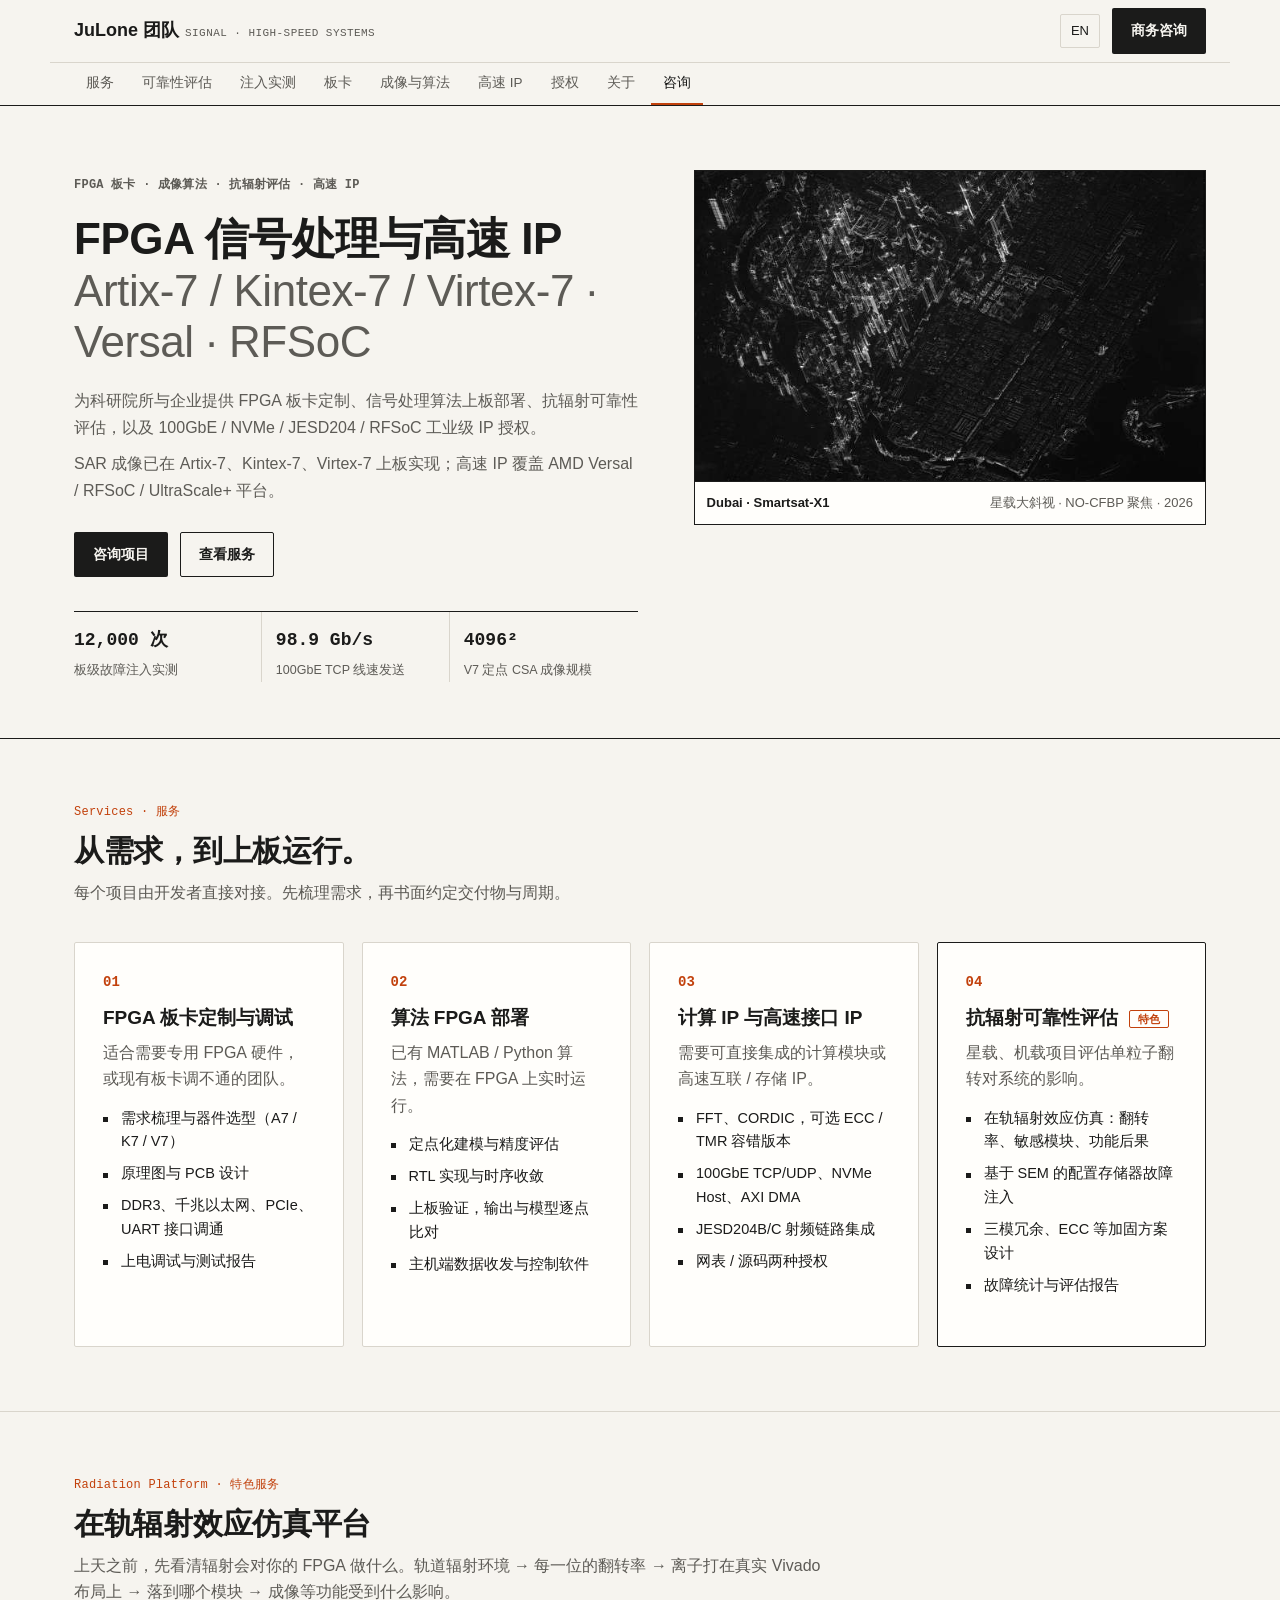
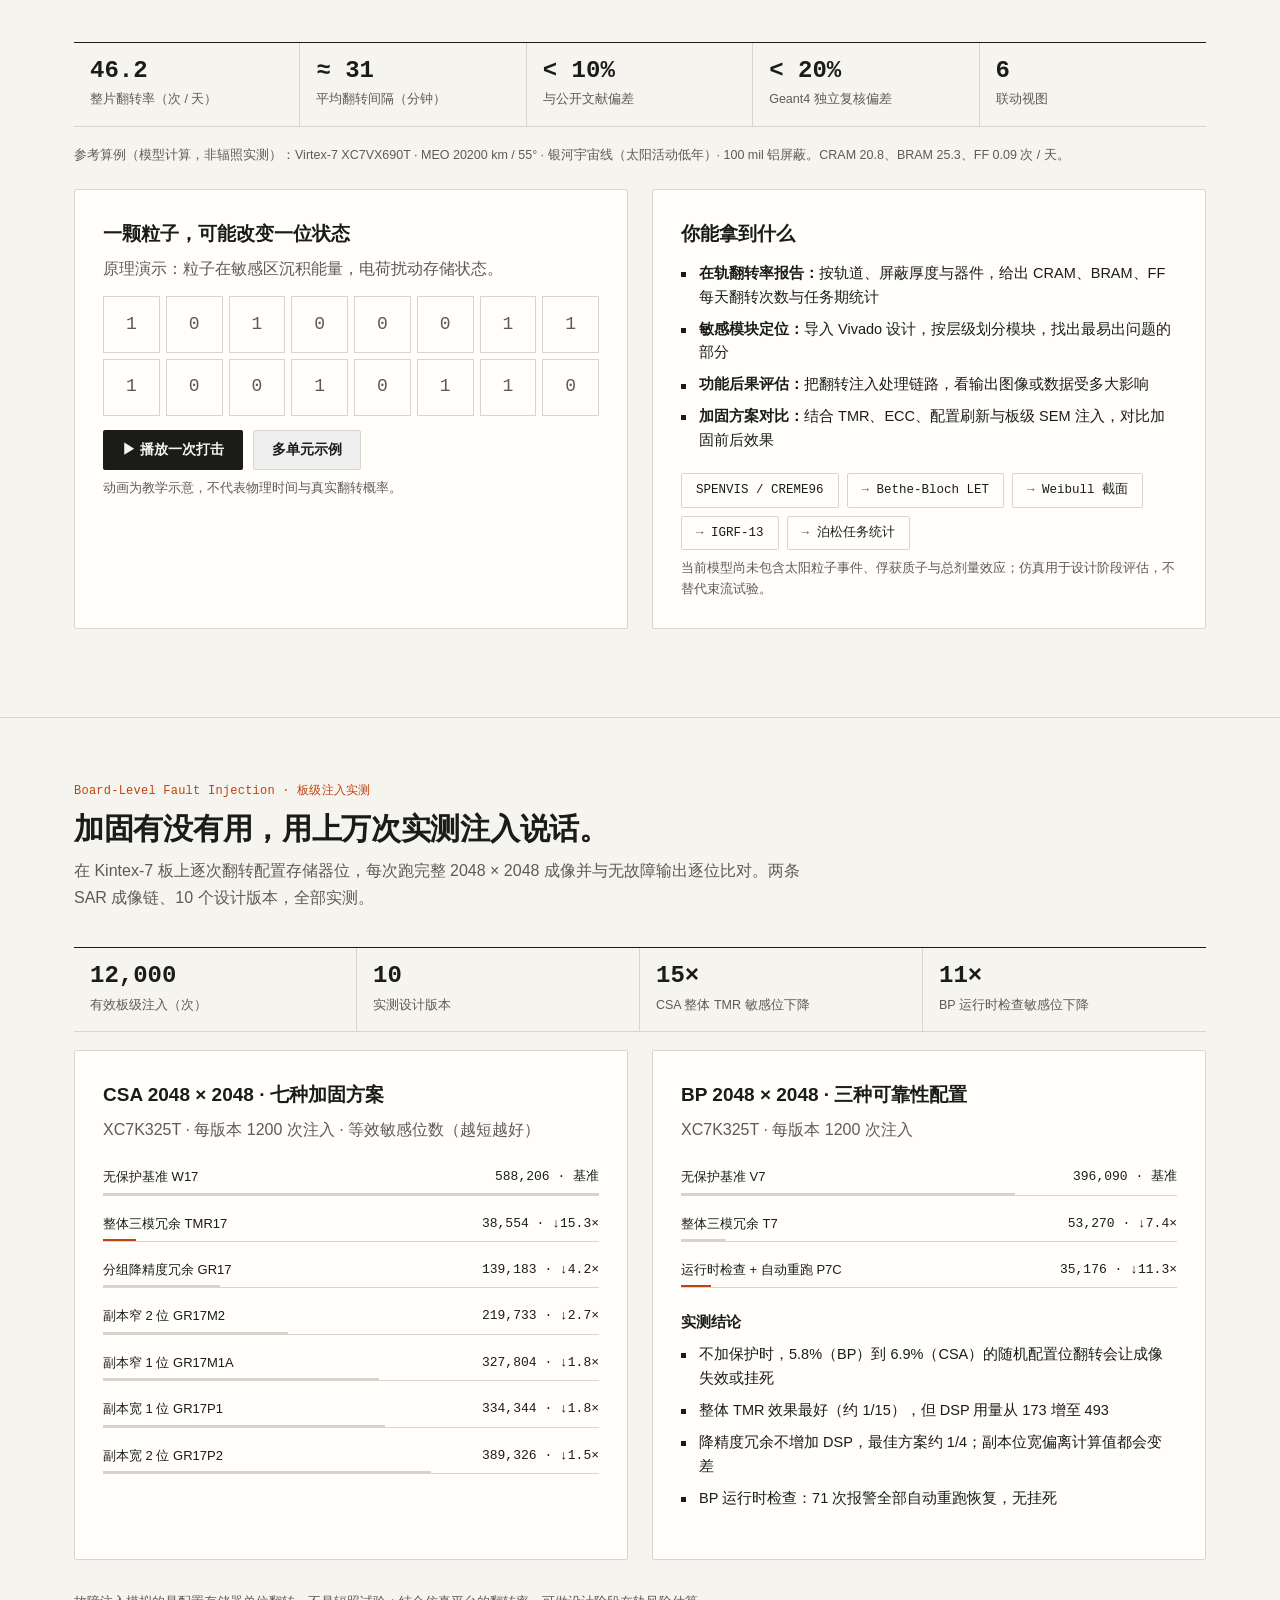
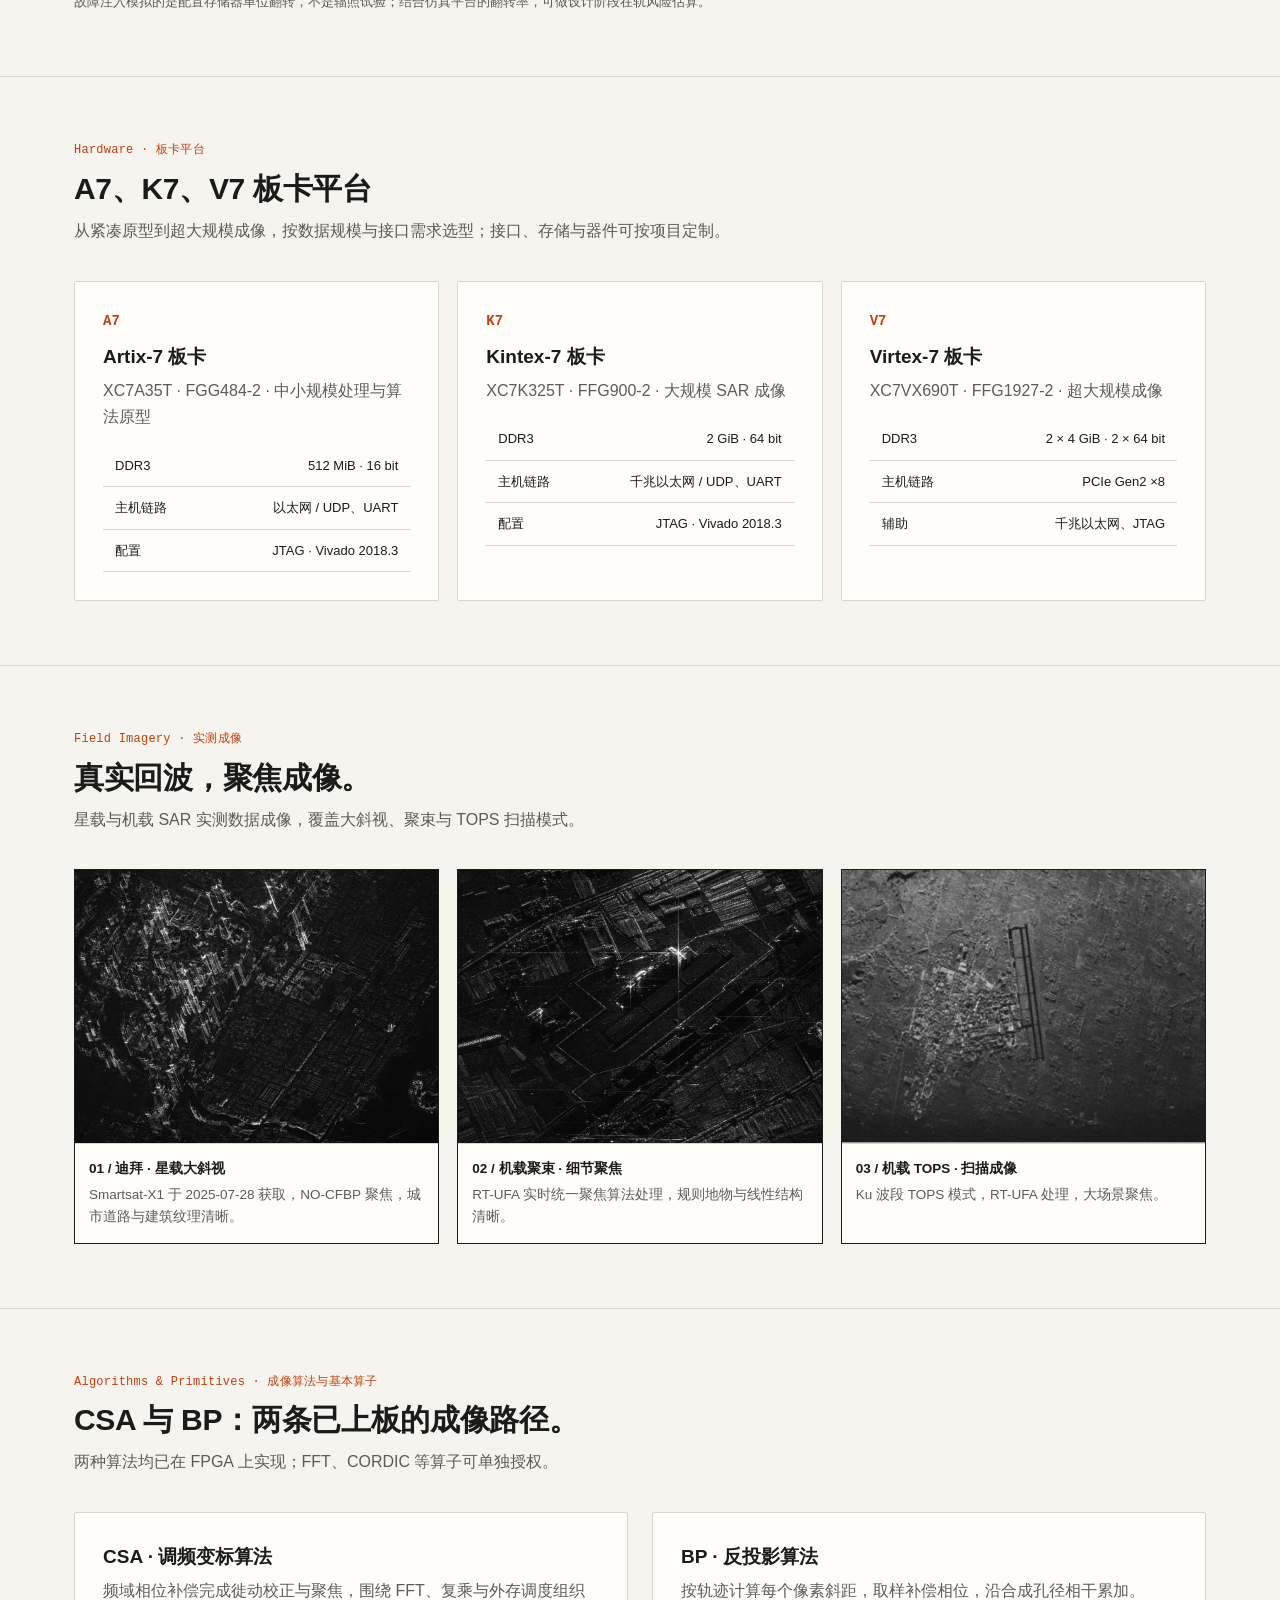
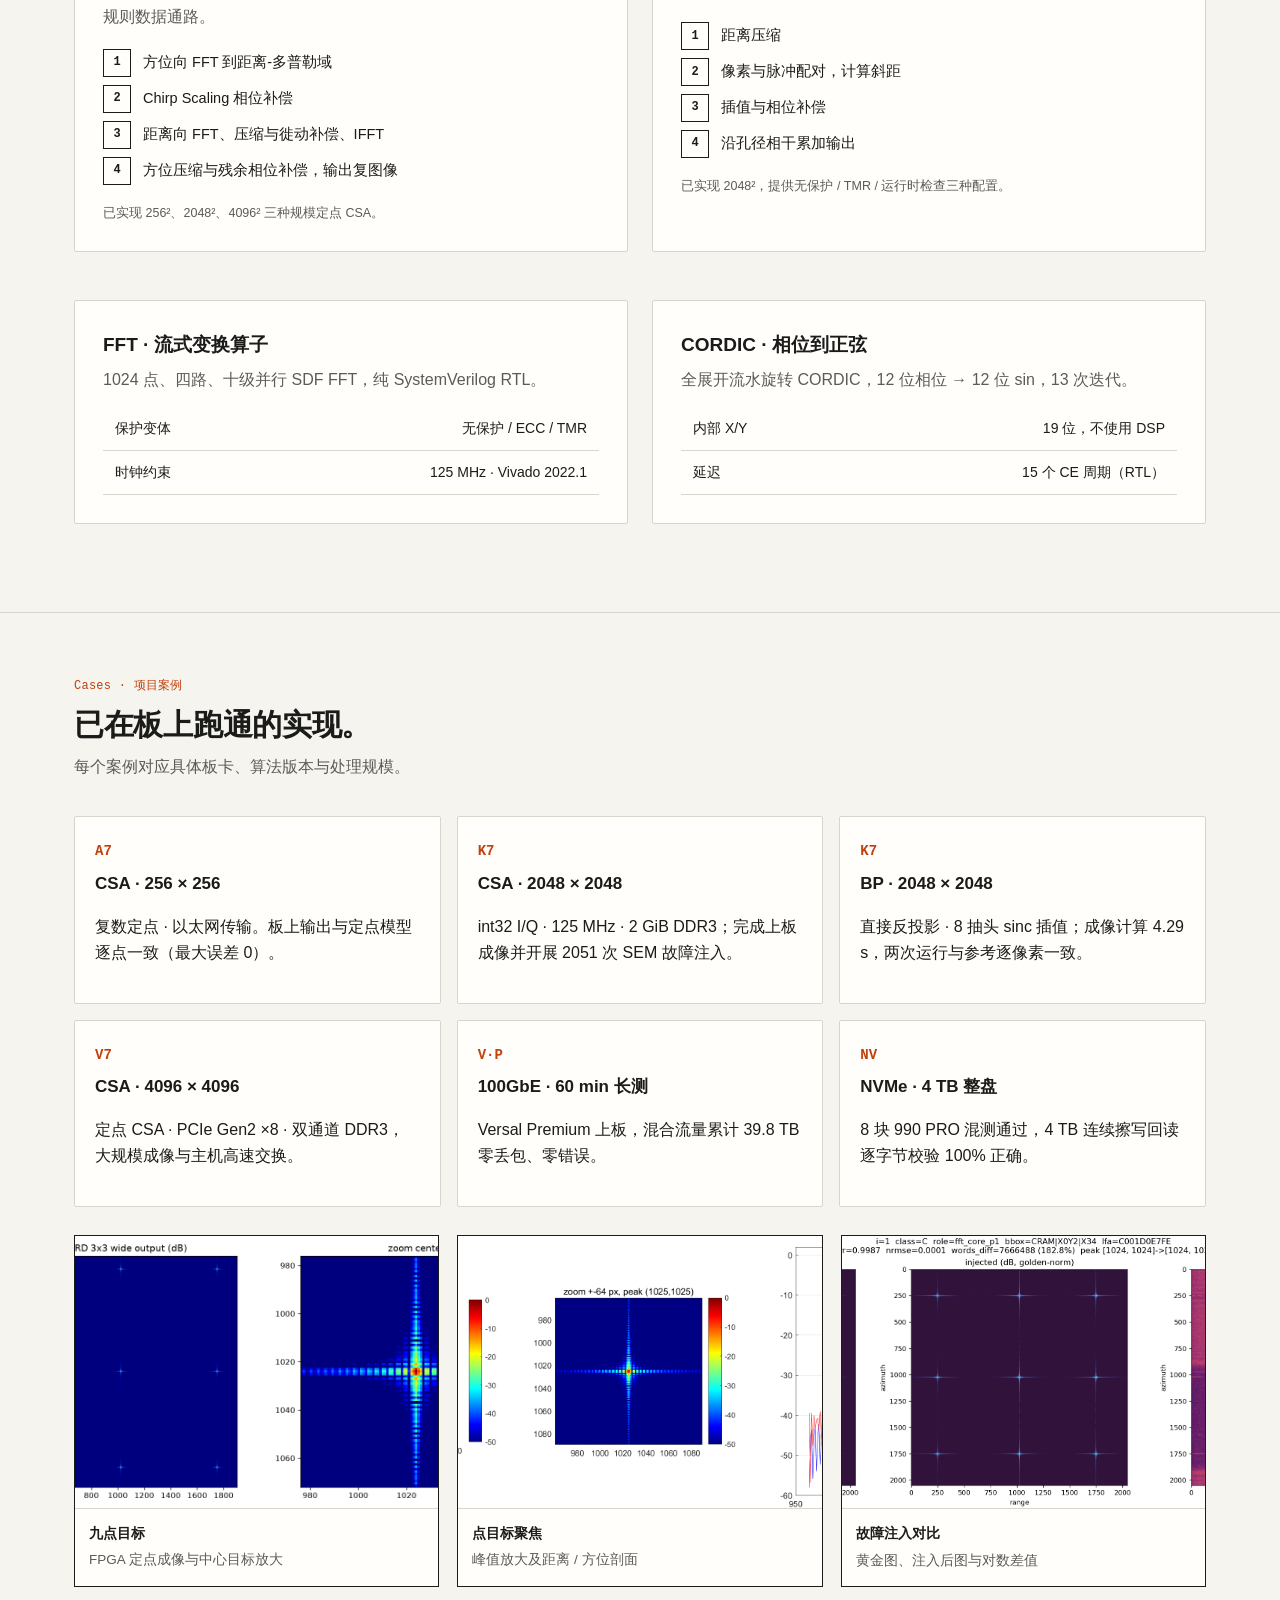
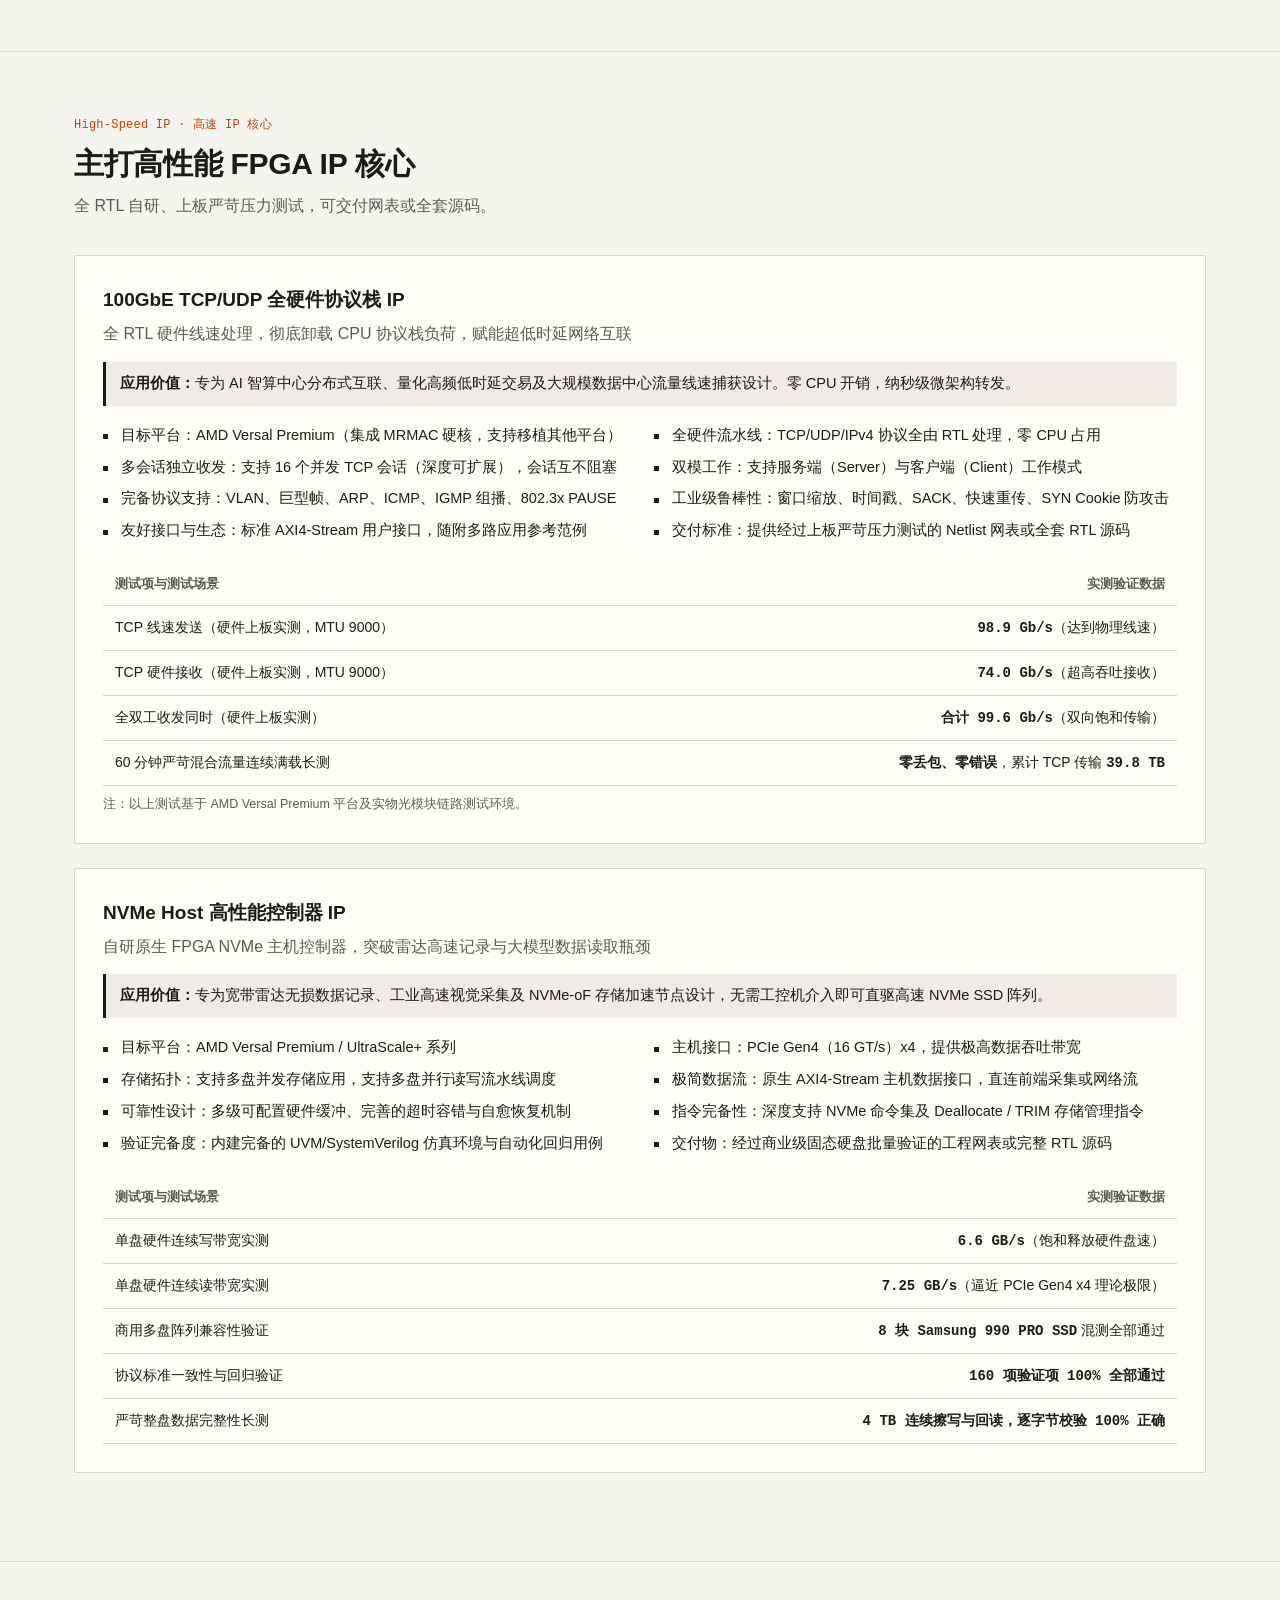
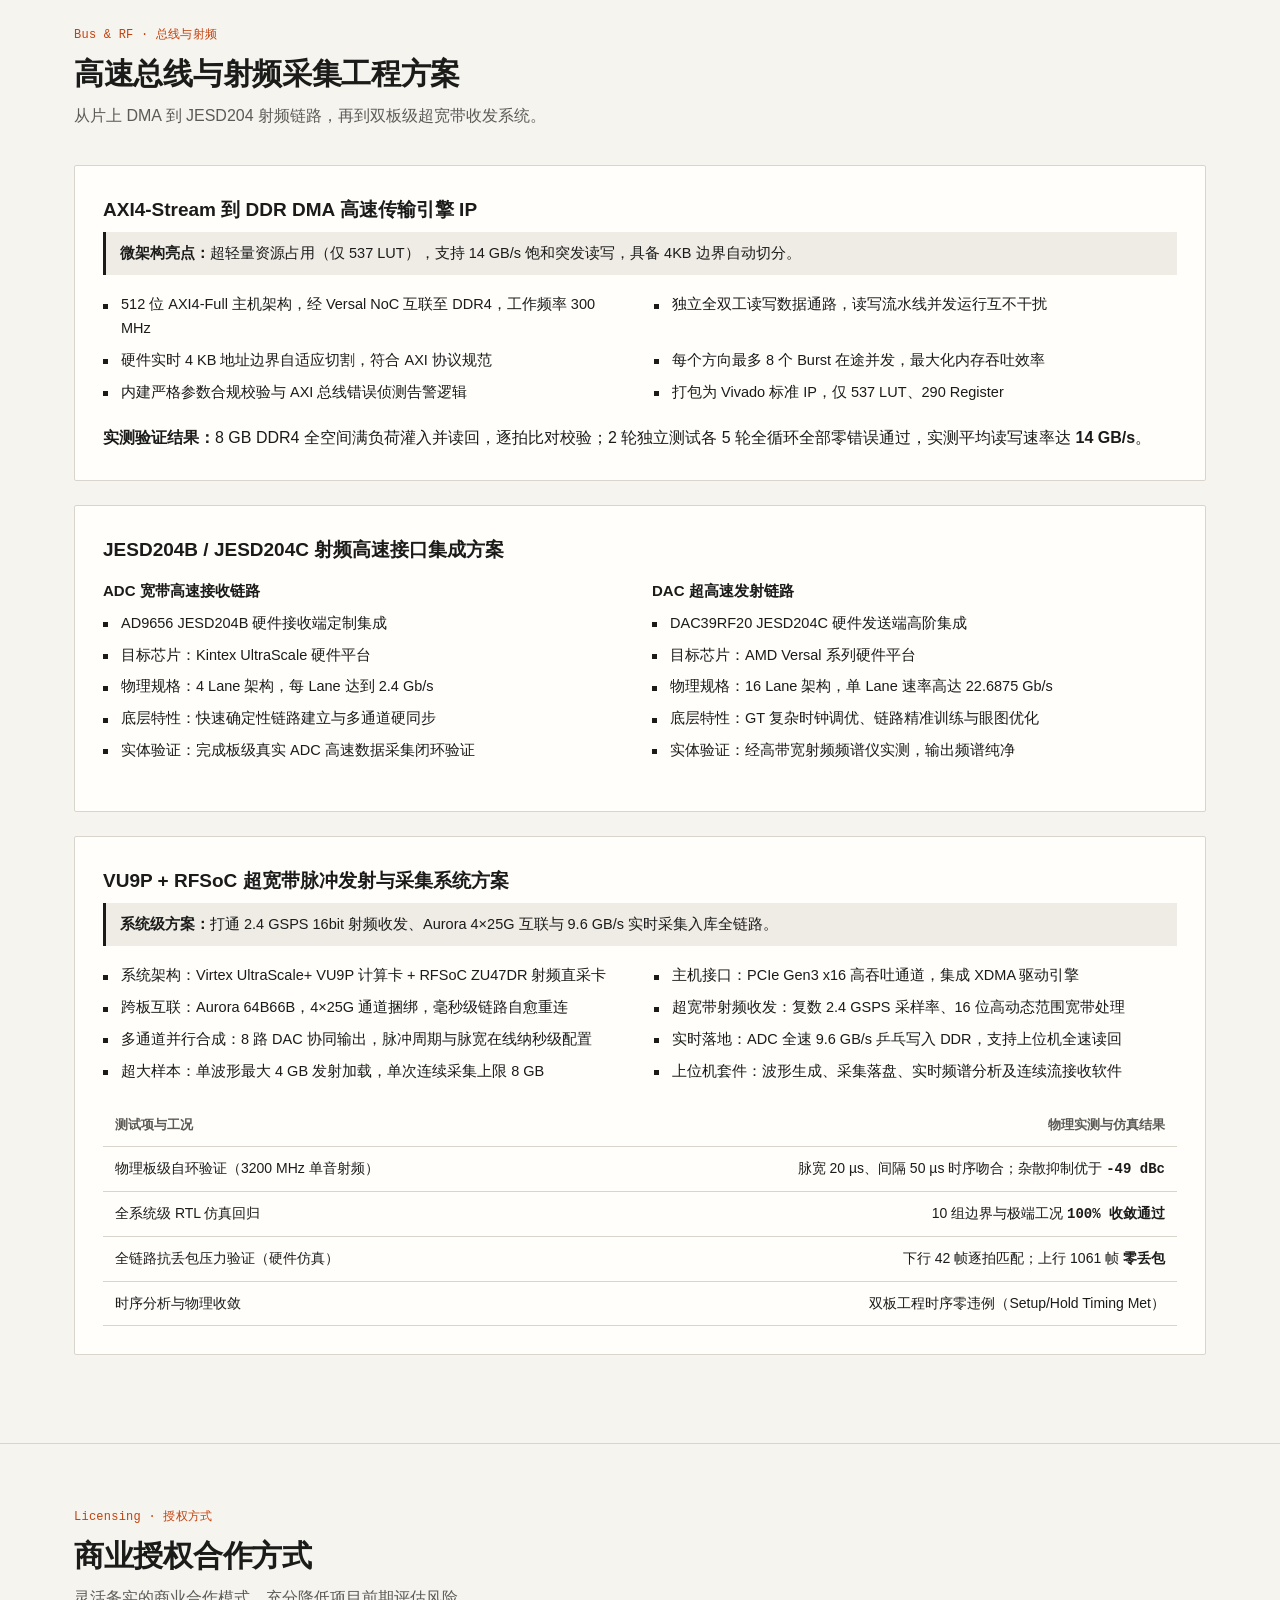
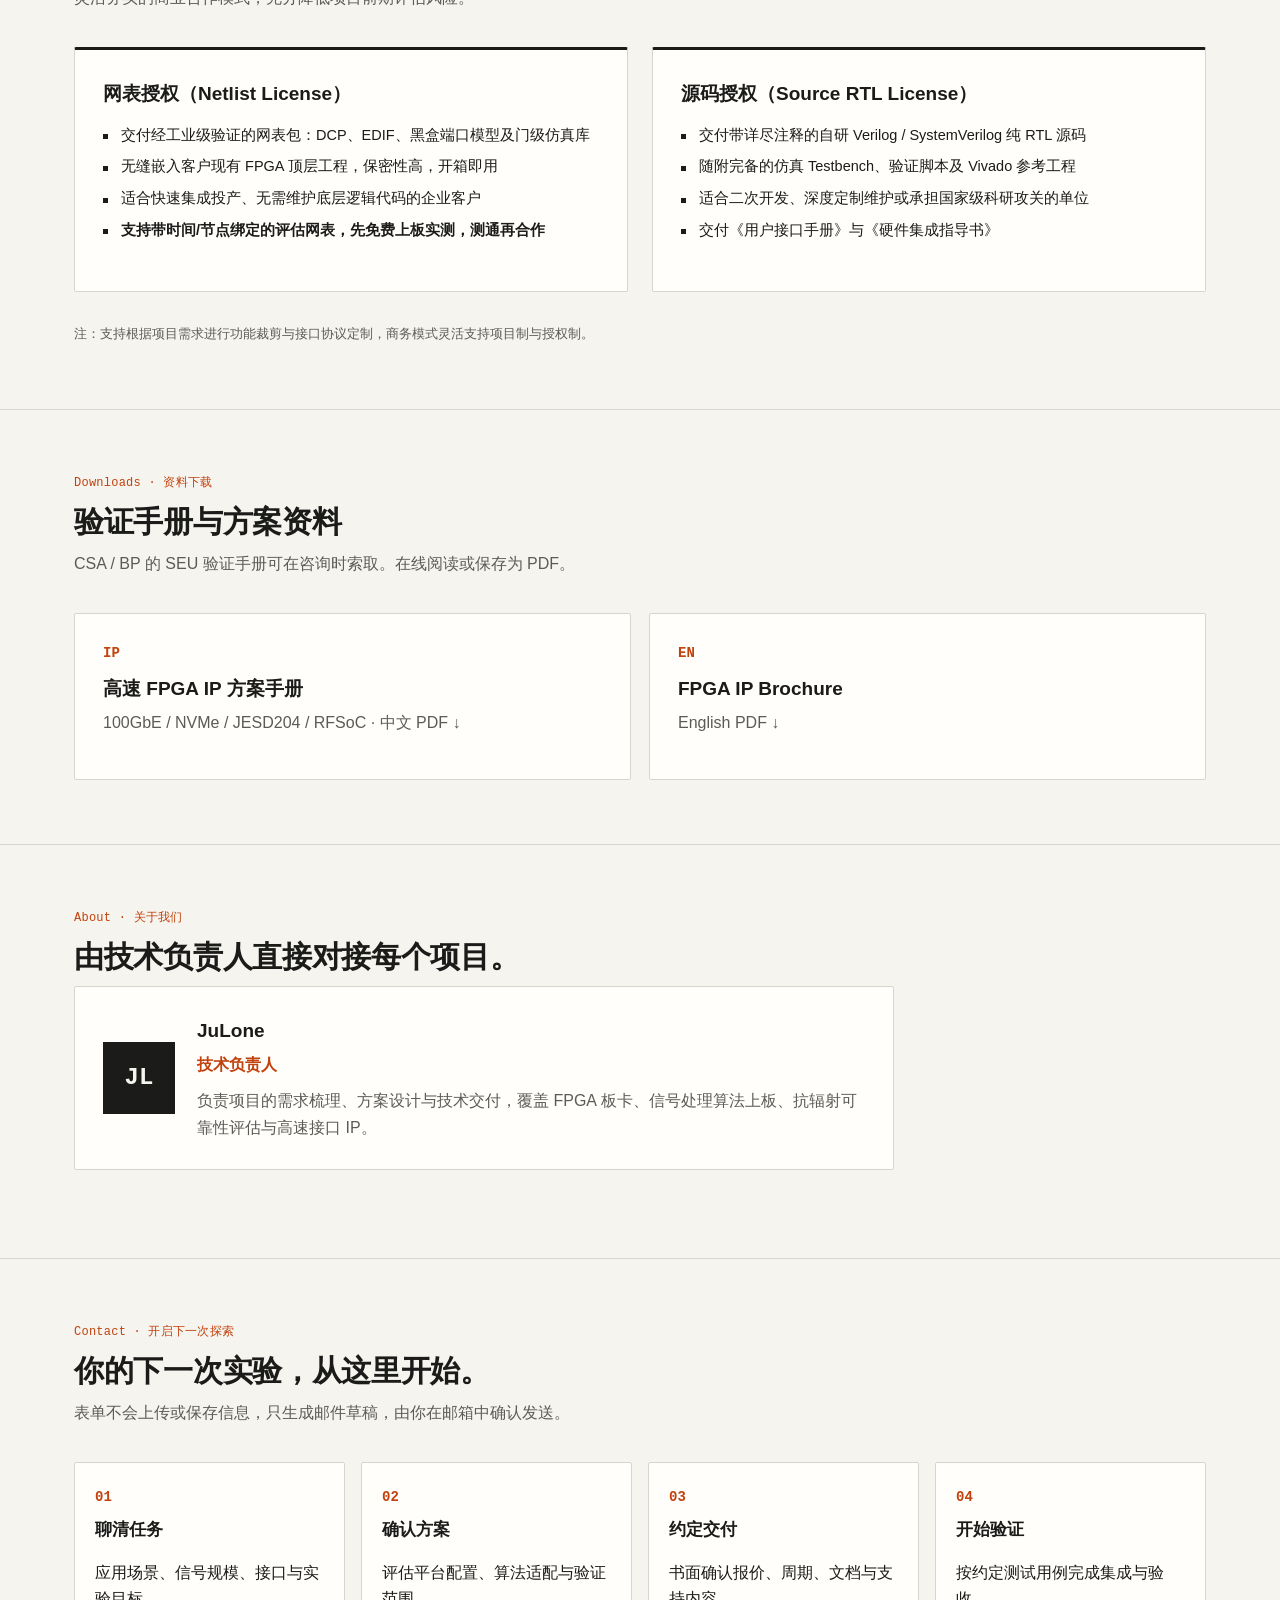
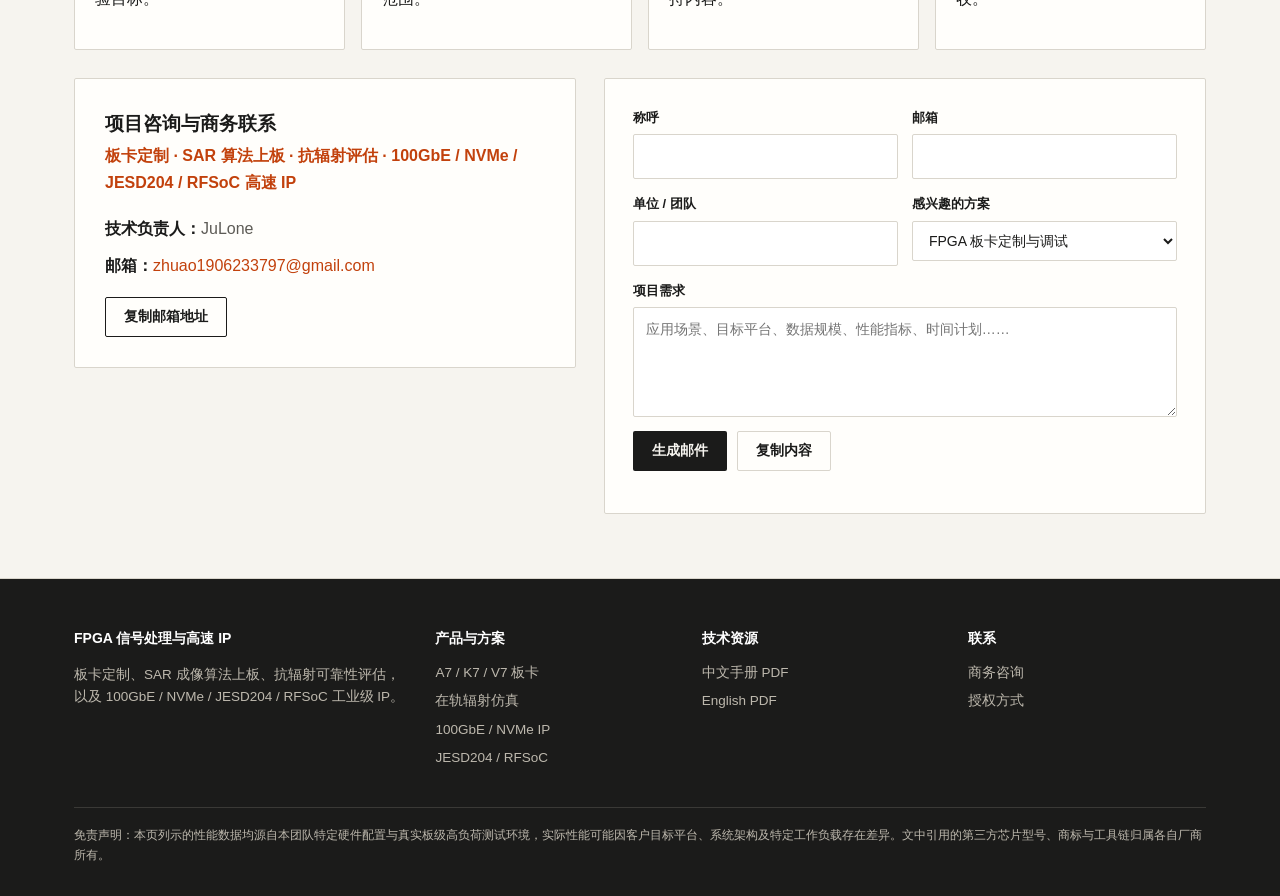
==== index.html @ 95ec799a "Fix review findings on redesigned homepage - Keep the language switch visible below 900px on both pa" ====
<!DOCTYPE html>
<html lang="zh-CN">
<head>
<meta charset="utf-8">
<meta name="viewport" content="width=device-width,initial-scale=1">
<meta name="description" content="FPGA 板卡定制、SAR 成像算法上板、在轨辐射仿真与板级故障注入评估，以及 100GbE / NVMe / JESD204 / RFSoC 高速 IP 授权。">
<meta property="og:title" content="JuLone 团队 · FPGA 信号处理与高速 IP｜板卡定制 · SAR 成像 · 抗辐射评估 · 100GbE / NVMe">
<meta property="og:description" content="FPGA 板卡定制、SAR 成像算法上板、在轨辐射仿真与板级故障注入评估，以及 100GbE / NVMe / JESD204 / RFSoC 高速 IP 授权。">
<meta property="og:type" content="website">
<meta property="og:image" content="https://juwadelone.github.io/assets/sar/papers/dubai-no-cfbp.webp">
<title>JuLone 团队 · FPGA 信号处理与高速 IP｜板卡定制 · SAR 成像 · 抗辐射评估 · 100GbE / NVMe</title>
<style>
:root{--bg:#fbfcfd;--surface:#fff;--text:#15273d;--muted:#526379;--border:#dce4ec;--pale:#f1f5f8;--accent:#8ac9ff;--primary:#0067c8;--dark:#0c223b;--dark-muted:#b7c6d7;--radius:10px;
--font:"Segoe UI","Noto Sans CJK SC","PingFang SC","Microsoft YaHei",sans-serif}
*{box-sizing:border-box}html{scroll-behavior:smooth;scroll-padding-top:110px}
body{margin:0;font-family:var(--font);background:var(--bg);color:var(--text);line-height:1.65}
a{color:var(--primary);text-decoration:none}
.wrap{max-width:1180px;margin:0 auto;padding:0 24px}
.skip{position:absolute;left:-999px}.skip:focus{left:12px;top:12px;z-index:99;background:#fff;padding:8px}
/* top bar */
.top{position:sticky;top:0;z-index:50;background:rgba(255,255,255,.94);backdrop-filter:blur(10px);border-bottom:1px solid var(--border)}
.bar{display:flex;align-items:center;justify-content:space-between;height:62px}
.brand{font-weight:700;font-size:18px;color:var(--dark);letter-spacing:.02em}.brand span{color:var(--primary);font-weight:600;font-size:12px;letter-spacing:.18em;margin-left:6px}
.bar-r{display:flex;gap:12px;align-items:center}
.lang{font-size:13px;color:var(--muted);border:1px solid var(--border);border-radius:6px;padding:5px 10px}
.btn{display:inline-flex;align-items:center;gap:6px;border-radius:8px;padding:10px 18px;font-weight:600;font-size:14px;border:1px solid transparent;cursor:pointer;font-family:inherit}
.btn-p{background:var(--primary);color:#fff}.btn-p:hover{background:#0056a8}
.btn-g{border-color:rgba(255,255,255,.35);color:#fff}.btn-g:hover{background:rgba(255,255,255,.08)}
nav.sec{border-top:1px solid var(--border);overflow-x:auto}
nav.sec ul{display:flex;gap:4px;list-style:none;margin:0;padding:0;white-space:nowrap}
nav.sec a{display:block;padding:10px 14px;font-size:14px;color:var(--muted);border-bottom:2px solid transparent}
nav.sec a:hover,nav.sec a.on{color:var(--text);border-bottom-color:var(--primary)}
/* hero */
.hero{background:radial-gradient(1200px 500px at 85% -10%,#16467a 0,transparent 60%),var(--dark);color:#fff;padding:84px 0 72px}
.hero-g{display:grid;grid-template-columns:1.25fr 1fr;gap:48px;align-items:center}
.eyebrow{font-size:12px;letter-spacing:.2em;color:var(--accent);text-transform:uppercase;font-weight:600}
.hero h1{font-size:44px;line-height:1.2;margin:14px 0 18px;font-weight:600}
.hero h1 em{font-style:normal;color:var(--accent)}
.hero p{color:var(--dark-muted);font-size:16px;margin:0 0 10px;max-width:600px}
.cta{display:flex;gap:12px;margin:28px 0 34px;flex-wrap:wrap}
.chips{display:grid;grid-template-columns:repeat(3,1fr);gap:12px}
.chip{border:1px solid rgba(255,255,255,.14);border-radius:var(--radius);padding:14px;background:rgba(255,255,255,.04)}
.chip b{display:block;font-size:22px;color:#fff}.chip span{font-size:12.5px;color:var(--dark-muted)}
.panel{border:1px solid rgba(255,255,255,.14);border-radius:14px;background:rgba(255,255,255,.04);padding:22px;font-family:Consolas,monospace;font-size:13px;color:var(--dark-muted)}
.panel .row{display:flex;justify-content:space-between;padding:9px 0;border-bottom:1px dashed rgba(255,255,255,.12)}
.panel .row:last-child{border:0}.panel .v{color:var(--accent);font-weight:700}
.panel .ttl{color:#fff;font-family:var(--font);font-weight:600;margin-bottom:8px;display:flex;align-items:center;gap:8px}
.dot{width:8px;height:8px;border-radius:50%;background:#4ade80;box-shadow:0 0 10px #4ade80;animation:p 1.6s infinite}
@keyframes p{50%{opacity:.35}}
/* sections */
section.s{padding:76px 0;border-bottom:1px solid var(--border)}
section.alt{background:var(--pale)}
.idx{font-size:12px;letter-spacing:.2em;color:var(--primary);font-weight:700;text-transform:uppercase}
.s h2{font-size:30px;margin:8px 0 10px;line-height:1.3}
.lead{color:var(--muted);max-width:760px;margin:0 0 36px}
.card{background:var(--surface);border:1px solid var(--border);border-radius:var(--radius);padding:28px;margin-bottom:24px}
.card h3{margin:0 0 6px;font-size:21px}
.tag{color:var(--muted);margin:0 0 14px}
.value{background:#eef6ff;border-left:3px solid var(--primary);padding:10px 14px;border-radius:0 8px 8px 0;font-size:14.5px;margin:0 0 18px}
.feat{display:grid;grid-template-columns:1fr 1fr;gap:8px 28px;list-style:none;padding:0;margin:0 0 20px}
.feat li{position:relative;padding-left:18px;font-size:14.5px}
.feat li:before{content:"";position:absolute;left:0;top:.62em;width:7px;height:7px;border-radius:2px;background:var(--primary)}
.kpis{display:grid;grid-template-columns:repeat(4,1fr);gap:12px;margin:0 0 18px}
.kpi{border:1px solid var(--border);border-radius:8px;padding:14px;background:var(--pale)}
.kpi b{display:block;font-size:24px;color:var(--primary);line-height:1.2}.kpi span{font-size:12.5px;color:var(--muted)}
table{width:100%;border-collapse:collapse;font-size:14px}
th,td{padding:10px 12px;border-bottom:1px solid var(--border);text-align:left;vertical-align:top}
th{background:var(--pale);font-weight:600}
td.r,th.r{text-align:right}
.note{font-size:12.5px;color:var(--muted);margin:8px 0 0}
.two{display:grid;grid-template-columns:1fr 1fr;gap:24px}
.sub{font-size:15px;margin:0 0 8px}
.flow{display:flex;flex-wrap:wrap;gap:8px;list-style:none;padding:0;margin:20px 0 0}
.flow li{background:var(--surface);border:1px solid var(--border);border-radius:999px;padding:6px 14px;font-size:13.5px}
.flow li+li:before{content:"→ ";color:var(--primary)}
.lic{border-top:3px solid var(--primary)}
.steps{display:grid;grid-template-columns:repeat(3,1fr);gap:16px}
.step{background:var(--surface);border:1px solid var(--border);border-radius:var(--radius);padding:20px}
.step i{font-style:normal;font-weight:700;color:var(--primary);font-size:13px}
/* contact */
.contact{display:grid;grid-template-columns:1fr 1.2fr;gap:28px}
.who{background:var(--dark);color:#fff;border-radius:14px;padding:30px}
.who h3{margin:0 0 4px}.who .role{color:var(--accent);font-weight:600;margin:0 0 20px}
.who p{color:var(--dark-muted);margin:0 0 10px}.who b{color:#fff}
form{background:var(--surface);border:1px solid var(--border);border-radius:14px;padding:28px;display:grid;grid-template-columns:1fr 1fr;gap:14px}
label{font-size:13px;font-weight:600;display:flex;flex-direction:column;gap:6px}
label.full{grid-column:1/-1}
input,select,textarea{font:inherit;font-weight:400;font-size:14px;padding:10px 12px;border:1px solid var(--border);border-radius:8px;background:#fff;color:var(--text)}
input:focus,select:focus,textarea:focus{outline:2px solid var(--primary);outline-offset:0;border-color:transparent}
textarea{min-height:110px;resize:vertical}
.fnote{grid-column:1/-1;font-size:12.5px;color:var(--muted);margin:0}
footer{background:var(--dark);color:var(--dark-muted);padding:48px 0 30px;font-size:13.5px}
.fg{display:grid;grid-template-columns:1.4fr 1fr 1fr 1fr;gap:28px}
footer h4{color:#fff;margin:0 0 12px;font-size:14px}
footer ul{list-style:none;padding:0;margin:0}footer li{margin-bottom:6px}
footer a{color:var(--dark-muted)}footer a:hover{color:#fff}
.disc{border-top:1px solid rgba(255,255,255,.12);margin-top:32px;padding-top:18px;font-size:12px}
.reveal{opacity:0;transform:translateY(16px);transition:.6s}.reveal.in{opacity:1;transform:none}
@media(max-width:900px){.hero-g,.two,.contact,.fg{grid-template-columns:1fr}.hero h1{font-size:32px}
.kpis{grid-template-columns:1fr 1fr}.feat,.steps,form{grid-template-columns:1fr}.chips{grid-template-columns:1fr}}
</style>
<style id="fx">
/* ===== FX layer: dark tech theme ===== */
:root{--bg:#060d1a;--surface:rgba(16,30,52,.62);--text:#e6eefb;--muted:#93a6c2;--border:rgba(120,170,255,.16);--pale:#0a1628;--primary:#3aa0ff;--accent:#5ee6ff;--neon:#a35cff}
body{background:#050b16;color:var(--text)}
body:before{content:"";position:fixed;inset:0;z-index:-2;background:
 radial-gradient(900px 600px at 10% 10%,rgba(58,160,255,.12),transparent 60%),
 radial-gradient(800px 600px at 90% 60%,rgba(163,92,255,.10),transparent 60%),#050b16}
body:after{content:"";position:fixed;inset:0;z-index:-1;pointer-events:none;opacity:.35;
 background-image:linear-gradient(rgba(94,230,255,.05) 1px,transparent 1px),linear-gradient(90deg,rgba(94,230,255,.05) 1px,transparent 1px);background-size:48px 48px;
 mask-image:radial-gradient(ellipse at center,#000 30%,transparent 80%)}
#progress{position:fixed;top:0;left:0;height:3px;width:0;z-index:100;background:linear-gradient(90deg,var(--accent),var(--primary),var(--neon));box-shadow:0 0 12px var(--accent)}
.top{background:rgba(5,11,22,.72)!important;border-bottom:1px solid var(--border)}
.brand{color:#fff}.brand span{color:var(--accent)}
nav.sec{border-top-color:var(--border)}
nav.sec a{color:var(--muted)}nav.sec a:hover,nav.sec a.on{color:#fff;border-bottom-color:var(--accent);text-shadow:0 0 12px rgba(94,230,255,.6)}
.lang{color:var(--muted);border-color:var(--border)}
.btn-p{background:linear-gradient(135deg,#2b8cff,#7a4dff);box-shadow:0 0 0 1px rgba(255,255,255,.08),0 8px 30px -8px rgba(80,120,255,.8);transition:.25s}
.btn-p:hover{transform:translateY(-2px);box-shadow:0 0 0 1px rgba(255,255,255,.15),0 12px 40px -6px rgba(120,100,255,.95);background:linear-gradient(135deg,#3aa0ff,#9a5cff)}
/* hero */
.hero{position:relative;overflow:hidden;background:transparent!important;min-height:calc(100vh - 106px);display:flex;align-items:center}
#net{position:absolute;inset:0;width:100%;height:100%;z-index:0}
.hero .wrap{position:relative;z-index:1;width:100%}
.hero h1{font-size:56px;font-weight:700;letter-spacing:-.01em}
.hero h1 em{background:linear-gradient(90deg,#5ee6ff,#3aa0ff,#a35cff,#5ee6ff);background-size:300% 100%;-webkit-background-clip:text;background-clip:text;color:transparent;animation:flow 6s linear infinite}
@keyframes flow{to{background-position:300% 0}}
.eyebrow{display:inline-block;padding:6px 12px;border:1px solid rgba(94,230,255,.35);border-radius:999px;background:rgba(94,230,255,.06)}
.typed:after{content:"▍";animation:blink 1s steps(1) infinite;color:var(--accent)}@keyframes blink{50%{opacity:0}}
.chip,.panel{background:rgba(12,26,48,.55);backdrop-filter:blur(8px);border-color:var(--border)}
.chip b{background:linear-gradient(90deg,#fff,#9fdcff);-webkit-background-clip:text;background-clip:text;color:transparent}
.panel{position:relative;box-shadow:0 0 60px -20px rgba(58,160,255,.6)}
.panel:before{content:"";position:absolute;inset:-1px;border-radius:15px;padding:1px;background:conic-gradient(from var(--a),transparent 0 70%,var(--accent),var(--neon),transparent);
 -webkit-mask:linear-gradient(#000 0 0) content-box,linear-gradient(#000 0 0);-webkit-mask-composite:xor;mask-composite:exclude;animation:spin 4s linear infinite;pointer-events:none}
@property --a{syntax:'<angle>';inherits:false;initial-value:0deg}
@keyframes spin{to{--a:360deg}}
.panel .scan{position:absolute;left:0;right:0;height:40px;top:-40px;background:linear-gradient(transparent,rgba(94,230,255,.12),transparent);animation:scan 3.5s linear infinite;pointer-events:none}
@keyframes scan{to{top:100%}}
.scroll-hint{position:absolute;bottom:22px;left:50%;transform:translateX(-50%);z-index:1;width:24px;height:38px;border:2px solid rgba(255,255,255,.3);border-radius:14px}
.scroll-hint:after{content:"";position:absolute;left:50%;top:7px;width:4px;height:8px;margin-left:-2px;border-radius:2px;background:var(--accent);animation:sh 1.6s infinite}
@keyframes sh{to{transform:translateY(14px);opacity:0}}
/* marquee */
.marquee{overflow:hidden;border-block:1px solid var(--border);background:rgba(10,22,40,.6);padding:14px 0;mask-image:linear-gradient(90deg,transparent,#000 10%,#000 90%,transparent)}
.marquee div{display:flex;gap:46px;width:max-content;animation:mq 32s linear infinite;font-weight:600;letter-spacing:.12em;color:var(--muted);font-size:14px;white-space:nowrap}
.marquee span:nth-child(odd){color:var(--accent)}
@keyframes mq{to{transform:translateX(-50%)}}
/* sections */
section.s{border-bottom:1px solid var(--border);background:transparent}
section.alt{background:rgba(10,22,40,.35)}
.idx{color:var(--accent)}
.s h2{font-size:36px;background:linear-gradient(90deg,#fff 30%,#9fc8ff);-webkit-background-clip:text;background-clip:text;color:transparent}
.card,.step{position:relative;background:var(--surface);backdrop-filter:blur(10px);border-color:var(--border);overflow:hidden;transition:transform .3s,border-color .3s,box-shadow .3s}
.card:hover,.step:hover{border-color:rgba(94,230,255,.45);box-shadow:0 20px 60px -25px rgba(58,160,255,.7)}
.card:after,.step:after{content:"";position:absolute;inset:0;pointer-events:none;opacity:0;transition:opacity .3s;
 background:radial-gradient(420px circle at var(--mx,50%) var(--my,50%),rgba(94,230,255,.13),transparent 45%)}
.card:hover:after,.step:hover:after{opacity:1}
.lic{border-top:2px solid transparent;border-image:linear-gradient(90deg,var(--accent),var(--neon)) 1}
.value{background:linear-gradient(90deg,rgba(58,160,255,.14),rgba(163,92,255,.06));border-left-color:var(--accent);color:#cfe3ff}
.kpi{background:rgba(5,12,24,.55);border-color:var(--border);transition:.3s}
.kpi:hover{transform:translateY(-3px);border-color:var(--accent);box-shadow:0 0 24px -6px rgba(94,230,255,.6)}
.kpi b{background:linear-gradient(90deg,#5ee6ff,#7aa8ff);-webkit-background-clip:text;background-clip:text;color:transparent;font-size:28px}
.feat li:before{background:var(--accent);box-shadow:0 0 8px var(--accent);border-radius:50%}
b{color:#fff}
th{background:rgba(58,160,255,.1);color:#cfe3ff}
td,th{border-bottom-color:var(--border)}
tr{transition:background .2s}tr:hover td{background:rgba(94,230,255,.05)}
td.r b{color:var(--accent)}
.flow li{background:rgba(12,26,48,.7);border-color:var(--border);color:var(--text)}
.flow li+li:before{color:var(--accent)}
.step i{font-size:30px;background:linear-gradient(135deg,var(--accent),var(--neon));-webkit-background-clip:text;background-clip:text;color:transparent}
.who{background:linear-gradient(145deg,rgba(43,140,255,.18),rgba(122,77,255,.15)),rgba(10,20,38,.8);border:1px solid var(--border)}
form{background:var(--surface);border-color:var(--border);backdrop-filter:blur(10px)}
input,select,textarea{background:rgba(5,12,24,.7);color:var(--text);border-color:var(--border)}
input:focus,select:focus,textarea:focus{outline:2px solid var(--accent);box-shadow:0 0 20px -4px rgba(94,230,255,.6)}
#cp{color:var(--text)}
footer{background:#030812;border-top:1px solid var(--border)}
.reveal{transform:translateY(30px) scale(.98);filter:blur(4px)}.reveal.in{filter:none}
#glow{position:fixed;width:500px;height:500px;border-radius:50%;pointer-events:none;z-index:-1;left:0;top:0;transform:translate(-50%,-50%);
 background:radial-gradient(circle,rgba(58,160,255,.10),transparent 65%);transition:transform .08s}
@media(max-width:900px){.hero h1{font-size:36px}.s h2{font-size:28px}#glow{display:none}}
@media(prefers-reduced-motion:reduce){*{animation:none!important;transition:none!important}}
</style>
<style id="fx-merge">
#cp{background:rgba(255,255,255,.04);color:var(--text)}
.shot{margin:0;position:relative;border-radius:16px;overflow:hidden;border:1px solid var(--border);box-shadow:0 0 80px -20px rgba(58,160,255,.7)}
.shot img{display:block;width:100%;aspect-ratio:4/3;object-fit:cover;filter:saturate(.9) contrast(1.05);transition:transform 6s ease}
.shot:hover img{transform:scale(1.08)}
.shot figcaption{position:absolute;left:0;right:0;bottom:0;padding:18px;background:linear-gradient(transparent,rgba(3,8,18,.92));display:flex;flex-direction:column}
.shot figcaption span{font-size:13px;color:var(--muted)}
.shot:before{content:"";position:absolute;inset:0;z-index:1;pointer-events:none;background:linear-gradient(transparent 48%,rgba(94,230,255,.18) 50%,transparent 52%);background-size:100% 220%;animation:sweep 4s linear infinite}
@keyframes sweep{from{background-position:0 120%}to{background-position:0 -120%}}
.svc{display:grid;grid-template-columns:repeat(4,1fr);gap:18px}
.svc.three{grid-template-columns:repeat(3,1fr)}
.svc .card{margin:0}.svc table{font-size:13px}
.no{display:block;font-style:normal;font-weight:800;font-size:30px;margin-bottom:8px;background:linear-gradient(135deg,var(--accent),var(--neon));-webkit-background-clip:text;background-clip:text;color:transparent}
.feat.one{grid-template-columns:1fr}
.card.hot{border-color:rgba(163,92,255,.5);box-shadow:0 0 50px -20px rgba(163,92,255,.8)}
.badge{font-size:11px;padding:2px 8px;border-radius:999px;background:linear-gradient(90deg,var(--accent),var(--neon));color:#04101f;vertical-align:middle;margin-left:6px}
.kpis.five{grid-template-columns:repeat(5,1fr)}
.bits{display:grid;grid-template-columns:repeat(8,1fr);gap:6px;position:relative}
.bits span{aspect-ratio:1;display:grid;place-items:center;border:1px solid var(--border);border-radius:6px;font-family:Consolas,monospace;font-size:18px;color:var(--muted);background:rgba(5,12,24,.6);transition:.3s}
.bits span.hit{color:#ffb547;border-color:#ffb547;box-shadow:0 0 18px rgba(255,181,71,.8);background:rgba(255,140,0,.15)}
.ion{position:absolute;width:6px;height:6px;border-radius:50%;background:#ffd27a;box-shadow:0 0 14px 4px #ff9d2e;pointer-events:none}
.bars{display:flex;flex-direction:column;gap:10px;margin-top:16px}
.bars div{position:relative;padding:8px 10px;border-radius:6px;background:rgba(5,12,24,.55);overflow:hidden;font-size:13px;display:flex;justify-content:space-between;gap:10px}
.bars div:before{content:"";position:absolute;inset:0;width:var(--w,0);background:linear-gradient(90deg,rgba(58,160,255,.45),rgba(163,92,255,.35));transition:width 1.4s cubic-bezier(.2,.8,.2,1);z-index:0}
.bars div.best:before{background:linear-gradient(90deg,rgba(94,230,255,.7),rgba(74,222,128,.5))}
.bars span,.bars em{position:relative;z-index:1}.bars em{font-style:normal;color:var(--accent);white-space:nowrap}
.gallery{display:grid;grid-template-columns:repeat(3,1fr);gap:18px}
.gallery figure{margin:0;border-radius:12px;overflow:hidden;border:1px solid var(--border);background:var(--surface);transition:.3s}
.gallery figure:hover{transform:translateY(-4px);border-color:var(--accent);box-shadow:0 20px 50px -20px rgba(58,160,255,.8)}
.gallery img{display:block;width:100%;aspect-ratio:4/3;object-fit:cover;background:#000;transition:transform .6s}
.gallery figure:hover img{transform:scale(1.06)}
.gallery figcaption{padding:14px;font-size:13.5px;color:var(--muted)}.gallery figcaption b{display:block;color:#fff;margin-bottom:4px}
.steps-ol{counter-reset:s;list-style:none;padding:0;margin:14px 0}
.steps-ol li{counter-increment:s;position:relative;padding:6px 0 6px 40px;font-size:14.5px}
.steps-ol li:before{content:counter(s);position:absolute;left:0;top:4px;width:26px;height:26px;border-radius:50%;display:grid;place-items:center;font-size:12px;font-weight:700;border:1px solid var(--accent);color:var(--accent)}
.step h3{margin:6px 0 4px;font-size:17px}
.steps.four{grid-template-columns:repeat(4,1fr)}
a.card.dl{display:block;color:var(--text)}a.card.dl:hover{transform:translateY(-4px)}
@media(max-width:900px){.svc,.svc.three,.gallery,.steps.four,.kpis.five{grid-template-columns:1fr 1fr}}
@media(max-width:560px){.svc,.svc.three,.gallery,.steps.four{grid-template-columns:1fr}}
</style>
<style id="calm">
/* Restrained engineering theme: one accent, no glow, readable contrast */
:root{--bg:#0b1320;--surface:#111c2d;--text:#e8edf4;--muted:#a9b6c8;--border:#22324a;--pale:#0e1828;--primary:#3b8eea;--accent:#6cb4ff;--neon:#6cb4ff}
body{background:#0b1320}
body:before{background:#0b1320}
body:after{opacity:.18}
#progress{height:2px;background:var(--primary);box-shadow:none}
.top{background:rgba(11,19,32,.92)!important}
.brand span{color:var(--accent)}
nav.sec a:hover,nav.sec a.on{text-shadow:none;border-bottom-color:var(--primary)}
.btn-p,.btn-p:hover{background:var(--primary);box-shadow:none;transform:none}
.btn-p:hover{background:#2f7bd0}
.hero{min-height:auto;padding:96px 0 84px}
#net{opacity:.45}
.hero h1{font-size:48px;font-weight:650}
.hero h1 em{background:none;color:var(--accent);-webkit-text-fill-color:currentColor;animation:none}
.eyebrow{border-color:var(--border);background:transparent;color:var(--accent)}
.chip b,.kpi b,.s h2,.no,.step i{background:none;-webkit-text-fill-color:currentColor;color:inherit}
.chip b{color:#fff}.kpi b{color:var(--accent);font-size:26px}.s h2{color:#fff}
.no,.step i{color:var(--accent)}
.chip,.panel,.card,.step,form{backdrop-filter:none}
.shot{box-shadow:0 20px 50px -30px rgba(0,0,0,.8)}.shot:before{display:none}.shot:hover img{transform:none}
.card:after,.step:after{display:none}
.card:hover,.step:hover{box-shadow:none;border-color:#34507a}
.card.hot{box-shadow:none;border-color:#34507a}
.badge{background:var(--primary);color:#fff}
.lic{border-image:none;border-top:2px solid var(--primary)}
.value{background:#13233a;color:#d4e3f5;border-left-color:var(--primary)}
.kpi{background:var(--pale)}.kpi:hover{transform:none;box-shadow:none;border-color:var(--border)}
.feat li:before{box-shadow:none;background:var(--primary)}
td.r b{color:#fff}
.bars div:before{background:#2b5a8f}.bars div.best:before{background:#2f8f6b}
.gallery figure:hover{transform:none;box-shadow:none}.gallery figure:hover img{transform:none}
.who{background:var(--surface)}
input:focus,select:focus,textarea:focus{box-shadow:none;outline-color:var(--primary)}
.reveal{opacity:1!important;transform:none!important;filter:none!important}
.marquee,#glow,.scroll-hint{display:none!important}
.svc.two-col{grid-template-columns:1fr 1fr}
.copymail{margin-top:8px;border-color:var(--border);background:transparent;color:var(--text)}
@media(max-width:560px){.svc.two-col{grid-template-columns:1fr}}
</style>
<style id="about-css">
.lead-card{display:flex;gap:22px;align-items:center;max-width:820px}
.avatar{flex:none;width:72px;height:72px;border-radius:50%;display:grid;place-items:center;font-weight:700;font-size:24px;color:#fff;background:var(--primary)}
.lead-card .role{color:var(--accent);font-weight:600;margin:2px 0 10px}
@media(max-width:560px){.lead-card{flex-direction:column;align-items:flex-start}}
</style>
<style id="paper">
/* Engineering-datasheet look: paper, ink, hairlines, one signal color */
:root{--bg:#f6f4ef;--surface:#fffefb;--text:#1b1b1a;--muted:#5d5b56;--border:#d9d5cc;--pale:#efece5;--primary:#c2410c;--accent:#c2410c;--radius:2px;
 --font:"Segoe UI","PingFang SC","Microsoft YaHei",sans-serif;--mono:"Cascadia Mono",Consolas,"SF Mono",monospace}
html{scroll-padding-top:100px}
body,body:before{background:var(--bg)!important;color:var(--text)}
body:after,#net,#progress,.marquee,#glow,.scroll-hint{display:none!important}
b{color:var(--text)}
a{color:var(--primary)}
/* header */
.top{background:var(--bg)!important;backdrop-filter:none;border-bottom:1px solid var(--text)}
.brand{color:var(--text);font-weight:700;letter-spacing:0}
.brand span{color:var(--muted);font-family:var(--mono);font-weight:400;letter-spacing:.04em;font-size:11px}
nav.sec{border-top:1px solid var(--border)}
nav.sec a{color:var(--muted);font-size:13.5px;padding:9px 12px}
nav.sec a:hover,nav.sec a.on{color:var(--text);border-bottom-color:var(--primary);text-shadow:none}
.lang{border-radius:2px;border-color:var(--border);color:var(--text)}
.btn{border-radius:2px;font-weight:600}
.btn-p,.btn-p:hover{background:var(--text);color:var(--bg);box-shadow:none;transform:none}
.btn-p:hover{background:var(--primary)}
.btn-g{border-color:var(--text);color:var(--text)}
.btn-g:hover{background:var(--text);color:var(--bg)}
/* hero */
.hero{background:var(--bg)!important;color:var(--text);min-height:auto;padding:64px 0 56px;border-bottom:1px solid var(--text);display:block}
.hero-g{grid-template-columns:1.1fr 1fr;gap:56px;align-items:start}
.eyebrow{border:0;background:none;padding:0;border-radius:0;color:var(--muted);font-family:var(--mono);font-size:12px;letter-spacing:.02em;text-transform:none}
.hero h1{font-size:44px;font-weight:700;line-height:1.18;letter-spacing:-.01em;margin:16px 0 20px}
.hero h1 em{color:var(--muted);font-weight:500;-webkit-text-fill-color:currentColor;background:none}
.hero p{color:var(--muted)}
.chips{border-top:1px solid var(--text);gap:0;margin-top:8px}
.chip{background:none;border:0;border-right:1px solid var(--border);border-radius:0;padding:14px 14px 0 0}
.chip+.chip{padding-left:14px}.chip:last-child{border-right:0}
.chip b{white-space:nowrap;color:var(--text);font-family:var(--mono);font-size:18px;font-weight:600;-webkit-text-fill-color:currentColor}
.chip span{color:var(--muted)}
.shot{border-radius:0;border:1px solid var(--text);box-shadow:none}
.shot img{aspect-ratio:auto;filter:none}
.shot figcaption{position:static;background:var(--surface);border-top:1px solid var(--text);padding:10px 12px;font-size:13px;flex-direction:row;justify-content:space-between;gap:12px}
.shot figcaption b{color:var(--text)}
/* sections */
section.s,section.alt{background:transparent;border-bottom:1px solid var(--border);padding:64px 0}
.idx{color:var(--primary);font-family:var(--mono);font-size:12px;letter-spacing:.02em;text-transform:none;font-weight:500}
.s h2{color:var(--text);-webkit-text-fill-color:currentColor;background:none;font-size:30px;font-weight:700;letter-spacing:-.01em}
.lead{color:var(--muted)}
.card,.step,form,.who{background:var(--surface);border:1px solid var(--border);border-radius:var(--radius);box-shadow:none;backdrop-filter:none}
.card:hover,.step:hover{border-color:var(--border);box-shadow:none;transform:none!important}
.card.hot{border-color:var(--text)}
.card h3{font-size:19px}
.tag{color:var(--muted)}
.no,.step i{color:var(--primary);-webkit-text-fill-color:currentColor;background:none;font-family:var(--mono);font-size:14px;font-weight:600}
.badge{background:none;color:var(--primary);border:1px solid var(--primary);border-radius:2px;font-weight:600}
.value{background:var(--pale);border-left:3px solid var(--text);border-radius:0;color:var(--text)}
.kpis{gap:0;border-top:1px solid var(--text);border-bottom:1px solid var(--border)}
.kpi{background:none;border:0;border-right:1px solid var(--border);border-radius:0;padding:14px 16px}
.kpi:last-child{border-right:0}
.kpi:hover{transform:none;box-shadow:none}
.kpi b{color:var(--text);font-family:var(--mono);font-weight:600;font-size:24px;-webkit-text-fill-color:currentColor}
.feat li:before{background:var(--text);border-radius:0;width:5px;height:5px;box-shadow:none;top:.7em}
table{font-variant-numeric:tabular-nums}
th{background:none;color:var(--muted);font-weight:600;border-bottom:1px solid var(--text);font-size:13px}
td,th{border-bottom-color:var(--border)}
tr:hover td{background:none}
td.r b{color:var(--text);font-family:var(--mono)}
.flow li{border-radius:2px;background:none;border-color:var(--border);color:var(--text);font-family:var(--mono);font-size:12.5px}
.flow li+li:before{color:var(--muted)}
.lic{border-top:3px solid var(--text);border-image:none}
/* bars: plain horizontal bars */
.bars div{background:none;border-radius:0;border-bottom:1px solid var(--border);padding:7px 0}
.bars div:before{background:#d8d3c8;top:auto;bottom:-1px;height:3px}
.bars div.best:before{background:var(--primary)}
.bars em{color:var(--text);font-family:var(--mono)}
/* bits demo */
.bits span{border-radius:0;background:var(--surface);border-color:var(--border);color:var(--muted)}
.bits span.hit{color:var(--primary);border-color:var(--primary);box-shadow:none;background:#fbe9df}
.ion{background:var(--primary);box-shadow:none}
/* gallery */
.gallery figure{border-radius:0;border-color:var(--text);background:var(--surface)}
.gallery figure:hover{transform:none;box-shadow:none;border-color:var(--text)}
.gallery figure:hover img{transform:none}
.gallery figcaption{color:var(--muted);border-top:1px solid var(--border)}
.gallery figcaption b{color:var(--text)}
.steps-ol li:before{border-radius:0;border-color:var(--text);color:var(--text);font-family:var(--mono)}
/* about + contact */
.avatar{border-radius:0;background:var(--text);color:var(--bg);font-family:var(--mono)}
.lead-card .role{color:var(--primary)}
.who h3,.who b{color:var(--text)}
.who p{color:var(--muted)}
.who .role{color:var(--primary)}
.who a{color:var(--primary)!important}
input,select,textarea{border-radius:2px;background:#fff;color:var(--text);border-color:var(--border)}
input:focus,select:focus,textarea:focus{outline:2px solid var(--text);box-shadow:none}
#cp,.copymail{background:none;color:var(--text);border-color:var(--text);border-radius:2px}
footer{background:var(--text);color:#bdb8ad;border-top:0}
footer h4{color:#fff}footer a{color:#bdb8ad}
.disc{border-top-color:#3a3936}
.note{color:var(--muted)}
.reveal{opacity:1!important;transform:none!important;filter:none!important}
@media(max-width:900px){.hero h1{font-size:32px}.chips{grid-template-columns:1fr 1fr 1fr}.kpi{border-bottom:1px solid var(--border)}}
@media(max-width:560px){.bars div{flex-wrap:wrap}.bars em{white-space:normal}}
</style>
</head>
<body>
<a class="skip" href="#main">跳至正文</a>

<header class="top">
  <div class="wrap bar">
    <div class="brand">JuLone 团队<span>SIGNAL · HIGH-SPEED SYSTEMS</span></div>
    <div class="bar-r">
      <a class="lang" href="index_en.html">EN</a>
      <a class="btn btn-p" href="#inquiry">商务咨询</a>
    </div>
  </div>
  <nav class="sec wrap" aria-label="页面导航">
    <ul>
      <li><a href="#services">服务</a></li>
      <li><a href="#radiation">可靠性评估</a></li>
      <li><a href="#injection">注入实测</a></li>
      <li><a href="#boards">板卡</a></li>
      <li><a href="#imaging">成像与算法</a></li>
      <li><a href="#ip">高速 IP</a></li>
      <li><a href="#license">授权</a></li>
      <li><a href="#about">关于</a></li>
      <li><a href="#inquiry">咨询</a></li>
    </ul>
  </nav>
</header>

<main id="main">
<section class="hero">
  <div class="wrap hero-g">
    <div>
      <div class="eyebrow">FPGA 板卡 · 成像算法 · 抗辐射评估 · 高速 IP</div>
      <h1>FPGA 信号处理与高速 IP<br><em>Artix-7 / Kintex-7 / Virtex-7 · Versal · RFSoC</em></h1>
      <p>为科研院所与企业提供 FPGA 板卡定制、信号处理算法上板部署、抗辐射可靠性评估，以及 100GbE / NVMe / JESD204 / RFSoC 工业级 IP 授权。</p>
      <p>SAR 成像已在 Artix-7、Kintex-7、Virtex-7 上板实现；高速 IP 覆盖 AMD Versal / RFSoC / UltraScale+ 平台。</p>
      <div class="cta">
        <a class="btn btn-p" href="#inquiry">咨询项目</a>
        <a class="btn btn-g" href="#services">查看服务</a>
      </div>
      <div class="chips">
        <div class="chip"><b>12,000 次</b><span>板级故障注入实测</span></div>
        <div class="chip"><b>98.9 Gb/s</b><span>100GbE TCP 线速发送</span></div>
        <div class="chip"><b>4096²</b><span>V7 定点 CSA 成像规模</span></div>
      </div>
    </div>
    <figure class="shot">
      <img src="assets/sar/dubai-no-cfbp.webp" alt="Smartsat-X1 迪拜星载 SAR 实测聚焦图">
      <figcaption><b>Dubai · Smartsat-X1</b><span>星载大斜视 · NO-CFBP 聚焦 · 2026</span></figcaption>
    </figure>
  </div>
</section>

<section class="s" id="services">
  <div class="wrap reveal">
    <div class="idx">Services · 服务</div>
    <h2>从需求，到上板运行。</h2>
    <p class="lead">每个项目由开发者直接对接。先梳理需求，再书面约定交付物与周期。</p>
    <div class="svc">
      <article class="card"><i class="no">01</i><h3>FPGA 板卡定制与调试</h3><p class="tag">适合需要专用 FPGA 硬件，或现有板卡调不通的团队。</p>
        <ul class="feat one"><li>需求梳理与器件选型（A7 / K7 / V7）</li><li>原理图与 PCB 设计</li><li>DDR3、千兆以太网、PCIe、UART 接口调通</li><li>上电调试与测试报告</li></ul></article>
      <article class="card"><i class="no">02</i><h3>算法 FPGA 部署</h3><p class="tag">已有 MATLAB / Python 算法，需要在 FPGA 上实时运行。</p>
        <ul class="feat one"><li>定点化建模与精度评估</li><li>RTL 实现与时序收敛</li><li>上板验证，输出与模型逐点比对</li><li>主机端数据收发与控制软件</li></ul></article>
      <article class="card"><i class="no">03</i><h3>计算 IP 与高速接口 IP</h3><p class="tag">需要可直接集成的计算模块或高速互联 / 存储 IP。</p>
        <ul class="feat one"><li>FFT、CORDIC，可选 ECC / TMR 容错版本</li><li>100GbE TCP/UDP、NVMe Host、AXI DMA</li><li>JESD204B/C 射频链路集成</li><li>网表 / 源码两种授权</li></ul></article>
      <article class="card hot"><i class="no">04</i><h3>抗辐射可靠性评估 <span class="badge">特色</span></h3><p class="tag">星载、机载项目评估单粒子翻转对系统的影响。</p>
        <ul class="feat one"><li>在轨辐射效应仿真：翻转率、敏感模块、功能后果</li><li>基于 SEM 的配置存储器故障注入</li><li>三模冗余、ECC 等加固方案设计</li><li>故障统计与评估报告</li></ul></article>
    </div>
  </div>
</section>

<section class="s alt" id="radiation">
  <div class="wrap reveal">
    <div class="idx">Radiation Platform · 特色服务</div>
    <h2>在轨辐射效应仿真平台</h2>
    <p class="lead">上天之前，先看清辐射会对你的 FPGA 做什么。轨道辐射环境 → 每一位的翻转率 → 离子打在真实 Vivado 布局上 → 落到哪个模块 → 成像等功能受到什么影响。</p>
    <div class="kpis five">
      <div class="kpi"><b>46.2</b><span>整片翻转率（次 / 天）</span></div>
      <div class="kpi"><b>≈ 31</b><span>平均翻转间隔（分钟）</span></div>
      <div class="kpi"><b>&lt; 10%</b><span>与公开文献偏差</span></div>
      <div class="kpi"><b>&lt; 20%</b><span>Geant4 独立复核偏差</span></div>
      <div class="kpi"><b>6</b><span>联动视图</span></div>
    </div>
    <p class="note" style="margin-bottom:24px">参考算例（模型计算，非辐照实测）：Virtex-7 XC7VX690T · MEO 20200 km / 55° · 银河宇宙线（太阳活动低年）· 100 mil 铝屏蔽。CRAM 20.8、BRAM 25.3、FF 0.09 次 / 天。</p>
    <div class="two">
      <article class="card">
        <h3>一颗粒子，可能改变一位状态</h3>
        <p class="tag">原理演示：粒子在敏感区沉积能量，电荷扰动存储状态。</p>
        <div class="bits" id="bits" aria-hidden="true"></div>
        <div style="display:flex;gap:10px;margin-top:14px;flex-wrap:wrap">
          <button class="btn btn-p" type="button" id="strike">▶ 播放一次打击</button>
          <button class="btn" type="button" id="multi" style="border-color:var(--border);color:var(--text)">多单元示例</button>
        </div>
        <p class="note" id="bits-note" aria-live="polite"></p>
        <p class="note">动画为教学示意，不代表物理时间与真实翻转概率。</p>
      </article>
      <article class="card">
        <h3>你能拿到什么</h3>
        <ul class="feat one" style="margin-top:12px">
          <li><b>在轨翻转率报告：</b>按轨道、屏蔽厚度与器件，给出 CRAM、BRAM、FF 每天翻转次数与任务期统计</li>
          <li><b>敏感模块定位：</b>导入 Vivado 设计，按层级划分模块，找出最易出问题的部分</li>
          <li><b>功能后果评估：</b>把翻转注入处理链路，看输出图像或数据受多大影响</li>
          <li><b>加固方案对比：</b>结合 TMR、ECC、配置刷新与板级 SEM 注入，对比加固前后效果</li>
        </ul>
        <ul class="flow"><li>SPENVIS / CREME96</li><li>Bethe-Bloch LET</li><li>Weibull 截面</li><li>IGRF-13</li><li>泊松任务统计</li></ul>
        <p class="note">当前模型尚未包含太阳粒子事件、俘获质子与总剂量效应；仿真用于设计阶段评估，不替代束流试验。</p>
      </article>
    </div>
  </div>
</section>

<section class="s" id="injection">
  <div class="wrap reveal">
    <div class="idx">Board-Level Fault Injection · 板级注入实测</div>
    <h2>加固有没有用，用上万次实测注入说话。</h2>
    <p class="lead">在 Kintex-7 板上逐次翻转配置存储器位，每次跑完整 2048 × 2048 成像并与无故障输出逐位比对。两条 SAR 成像链、10 个设计版本，全部实测。</p>
    <div class="kpis">
      <div class="kpi"><b>12,000</b><span>有效板级注入（次）</span></div>
      <div class="kpi"><b>10</b><span>实测设计版本</span></div>
      <div class="kpi"><b>15×</b><span>CSA 整体 TMR 敏感位下降</span></div>
      <div class="kpi"><b>11×</b><span>BP 运行时检查敏感位下降</span></div>
    </div>
    <div class="two">
      <article class="card">
        <h3>CSA 2048 × 2048 · 七种加固方案</h3>
        <p class="tag">XC7K325T · 每版本 1200 次注入 · 等效敏感位数（越短越好）</p>
        <div class="bars" data-max="588206">
          <div data-v="588206"><span>无保护基准 W17</span><em>588,206 · 基准</em></div>
          <div data-v="38554" class="best"><span>整体三模冗余 TMR17</span><em>38,554 · ↓15.3×</em></div>
          <div data-v="139183"><span>分组降精度冗余 GR17</span><em>139,183 · ↓4.2×</em></div>
          <div data-v="219733"><span>副本窄 2 位 GR17M2</span><em>219,733 · ↓2.7×</em></div>
          <div data-v="327804"><span>副本窄 1 位 GR17M1A</span><em>327,804 · ↓1.8×</em></div>
          <div data-v="334344"><span>副本宽 1 位 GR17P1</span><em>334,344 · ↓1.8×</em></div>
          <div data-v="389326"><span>副本宽 2 位 GR17P2</span><em>389,326 · ↓1.5×</em></div>
        </div>
      </article>
      <article class="card">
        <h3>BP 2048 × 2048 · 三种可靠性配置</h3>
        <p class="tag">XC7K325T · 每版本 1200 次注入</p>
        <div class="bars" data-max="588206">
          <div data-v="396090"><span>无保护基准 V7</span><em>396,090 · 基准</em></div>
          <div data-v="53270"><span>整体三模冗余 T7</span><em>53,270 · ↓7.4×</em></div>
          <div data-v="35176" class="best"><span>运行时检查 + 自动重跑 P7C</span><em>35,176 · ↓11.3×</em></div>
        </div>
        <h4 class="sub" style="margin-top:22px">实测结论</h4>
        <ul class="feat one">
          <li>不加保护时，5.8%（BP）到 6.9%（CSA）的随机配置位翻转会让成像失效或挂死</li>
          <li>整体 TMR 效果最好（约 1/15），但 DSP 用量从 173 增至 493</li>
          <li>降精度冗余不增加 DSP，最佳方案约 1/4；副本位宽偏离计算值都会变差</li>
          <li>BP 运行时检查：71 次报警全部自动重跑恢复，无挂死</li>
        </ul>
      </article>
    </div>
    <p class="note">故障注入模拟的是配置存储器单位翻转，不是辐照试验；结合仿真平台的翻转率，可做设计阶段在轨风险估算。</p>
  </div>
</section>

<section class="s alt" id="boards">
  <div class="wrap reveal">
    <div class="idx">Hardware · 板卡平台</div>
    <h2>A7、K7、V7 板卡平台</h2>
    <p class="lead">从紧凑原型到超大规模成像，按数据规模与接口需求选型；接口、存储与器件可按项目定制。</p>
    <div class="svc three">
      <article class="card"><i class="no">A7</i><h3>Artix-7 板卡</h3><p class="tag">XC7A35T · FGG484-2 · 中小规模处理与算法原型</p>
        <table><tr><td>DDR3</td><td class="r">512 MiB · 16 bit</td></tr><tr><td>主机链路</td><td class="r">以太网 / UDP、UART</td></tr><tr><td>配置</td><td class="r">JTAG · Vivado 2018.3</td></tr></table></article>
      <article class="card"><i class="no">K7</i><h3>Kintex-7 板卡</h3><p class="tag">XC7K325T · FFG900-2 · 大规模 SAR 成像</p>
        <table><tr><td>DDR3</td><td class="r">2 GiB · 64 bit</td></tr><tr><td>主机链路</td><td class="r">千兆以太网 / UDP、UART</td></tr><tr><td>配置</td><td class="r">JTAG · Vivado 2018.3</td></tr></table></article>
      <article class="card"><i class="no">V7</i><h3>Virtex-7 板卡</h3><p class="tag">XC7VX690T · FFG1927-2 · 超大规模成像</p>
        <table><tr><td>DDR3</td><td class="r">2 × 4 GiB · 2 × 64 bit</td></tr><tr><td>主机链路</td><td class="r">PCIe Gen2 ×8</td></tr><tr><td>辅助</td><td class="r">千兆以太网、JTAG</td></tr></table></article>
    </div>
  </div>
</section>

<section class="s" id="imaging">
  <div class="wrap reveal">
    <div class="idx">Field Imagery · 实测成像</div>
    <h2>真实回波，聚焦成像。</h2>
    <p class="lead">星载与机载 SAR 实测数据成像，覆盖大斜视、聚束与 TOPS 扫描模式。</p>
    <div class="gallery">
      <figure><a href="assets/sar/dubai-no-cfbp.webp" target="_blank" rel="noopener"><img src="assets/sar/dubai-no-cfbp.webp" alt="迪拜星载 SAR 实测聚焦图" loading="lazy"></a>
        <figcaption><b>01 / 迪拜 · 星载大斜视</b>Smartsat-X1 于 2025-07-28 获取，NO-CFBP 聚焦，城市道路与建筑纹理清晰。</figcaption></figure>
      <figure><a href="assets/sar/airborne-spotlight.webp" target="_blank" rel="noopener"><img src="assets/sar/airborne-spotlight.webp" alt="机载聚束 SAR 实测成像" loading="lazy"></a>
        <figcaption><b>02 / 机载聚束 · 细节聚焦</b>RT-UFA 实时统一聚焦算法处理，规则地物与线性结构清晰。</figcaption></figure>
      <figure><a href="assets/sar/airborne-tops.webp" target="_blank" rel="noopener"><img src="assets/sar/airborne-tops.webp" alt="机载 Ku 波段 TOPS SAR 实测成像" loading="lazy"></a>
        <figcaption><b>03 / 机载 TOPS · 扫描成像</b>Ku 波段 TOPS 模式，RT-UFA 处理，大场景聚焦。</figcaption></figure>
    </div>
  </div>
</section>

<section class="s alt" id="algorithms">
  <div class="wrap reveal">
    <div class="idx">Algorithms &amp; Primitives · 成像算法与基本算子</div>
    <h2>CSA 与 BP：两条已上板的成像路径。</h2>
    <p class="lead">两种算法均已在 FPGA 上实现；FFT、CORDIC 等算子可单独授权。</p>
    <div class="two">
      <article class="card"><h3>CSA · 调频变标算法</h3><p class="tag">频域相位补偿完成徙动校正与聚焦，围绕 FFT、复乘与外存调度组织规则数据通路。</p>
        <ol class="steps-ol"><li>方位向 FFT 到距离-多普勒域</li><li>Chirp Scaling 相位补偿</li><li>距离向 FFT、压缩与徙动补偿、IFFT</li><li>方位压缩与残余相位补偿，输出复图像</li></ol>
        <p class="note">已实现 256²、2048²、4096² 三种规模定点 CSA。</p></article>
      <article class="card"><h3>BP · 反投影算法</h3><p class="tag">按轨迹计算每个像素斜距，取样补偿相位，沿合成孔径相干累加。</p>
        <ol class="steps-ol"><li>距离压缩</li><li>像素与脉冲配对，计算斜距</li><li>插值与相位补偿</li><li>沿孔径相干累加输出</li></ol>
        <p class="note">已实现 2048²，提供无保护 / TMR / 运行时检查三种配置。</p></article>
      <article class="card"><h3>FFT · 流式变换算子</h3><p class="tag">1024 点、四路、十级并行 SDF FFT，纯 SystemVerilog RTL。</p>
        <table><tr><td>保护变体</td><td class="r">无保护 / ECC / TMR</td></tr><tr><td>时钟约束</td><td class="r">125 MHz · Vivado 2022.1</td></tr></table></article>
      <article class="card"><h3>CORDIC · 相位到正弦</h3><p class="tag">全展开流水旋转 CORDIC，12 位相位 → 12 位 sin，13 次迭代。</p>
        <table><tr><td>内部 X/Y</td><td class="r">19 位，不使用 DSP</td></tr><tr><td>延迟</td><td class="r">15 个 CE 周期（RTL）</td></tr></table></article>
    </div>
  </div>
</section>

<section class="s" id="cases">
  <div class="wrap reveal">
    <div class="idx">Cases · 项目案例</div>
    <h2>已在板上跑通的实现。</h2>
    <p class="lead">每个案例对应具体板卡、算法版本与处理规模。</p>
    <div class="steps">
      <div class="step"><i>A7</i><h3>CSA · 256 × 256</h3><p>复数定点 · 以太网传输。板上输出与定点模型逐点一致（最大误差 0）。</p></div>
      <div class="step"><i>K7</i><h3>CSA · 2048 × 2048</h3><p>int32 I/Q · 125 MHz · 2 GiB DDR3；完成上板成像并开展 2051 次 SEM 故障注入。</p></div>
      <div class="step"><i>K7</i><h3>BP · 2048 × 2048</h3><p>直接反投影 · 8 抽头 sinc 插值；成像计算 4.29 s，两次运行与参考逐像素一致。</p></div>
      <div class="step"><i>V7</i><h3>CSA · 4096 × 4096</h3><p>定点 CSA · PCIe Gen2 ×8 · 双通道 DDR3，大规模成像与主机高速交换。</p></div>
      <div class="step"><i>V·P</i><h3>100GbE · 60 min 长测</h3><p>Versal Premium 上板，混合流量累计 39.8 TB 零丢包、零错误。</p></div>
      <div class="step"><i>NV</i><h3>NVMe · 4 TB 整盘</h3><p>8 块 990 PRO 混测通过，4 TB 连续擦写回读逐字节校验 100% 正确。</p></div>
    </div>
    <div class="gallery" style="margin-top:28px">
      <figure><img src="assets/sar/point-target-board.png" alt="九点目标 FPGA 定点成像" loading="lazy"><figcaption><b>九点目标</b>FPGA 定点成像与中心目标放大</figcaption></figure>
      <figure><img src="assets/sar/point-target-focus.png" alt="CSA 单点目标聚焦剖面" loading="lazy"><figcaption><b>点目标聚焦</b>峰值放大及距离 / 方位剖面</figcaption></figure>
      <figure><img src="assets/sar/point-target-injection.png" alt="故障注入黄金图、注入后图和差值图" loading="lazy"><figcaption><b>故障注入对比</b>黄金图、注入后图与对数差值</figcaption></figure>
    </div>
  </div>
</section>
<section class="s" id="ip">
  <div class="wrap reveal">
    <div class="idx">High-Speed IP · 高速 IP 核心</div>
    <h2>主打高性能 FPGA IP 核心</h2>
    <p class="lead">全 RTL 自研、上板严苛压力测试，可交付网表或全套源码。</p>

    <article class="card">
      <h3>100GbE TCP/UDP 全硬件协议栈 IP</h3>
      <p class="tag">全 RTL 硬件线速处理，彻底卸载 CPU 协议栈负荷，赋能超低时延网络互联</p>
      <div class="value"><b>应用价值：</b>专为 AI 智算中心分布式互联、量化高频低时延交易及大规模数据中心流量线速捕获设计。零 CPU 开销，纳秒级微架构转发。</div>
      <ul class="feat">
        <li>目标平台：AMD Versal Premium（集成 MRMAC 硬核，支持移植其他平台）</li>
        <li>全硬件流水线：TCP/UDP/IPv4 协议全由 RTL 处理，零 CPU 占用</li>
        <li>多会话独立收发：支持 16 个并发 TCP 会话（深度可扩展），会话互不阻塞</li>
        <li>双模工作：支持服务端（Server）与客户端（Client）工作模式</li>
        <li>完备协议支持：VLAN、巨型帧、ARP、ICMP、IGMP 组播、802.3x PAUSE</li>
        <li>工业级鲁棒性：窗口缩放、时间戳、SACK、快速重传、SYN Cookie 防攻击</li>
        <li>友好接口与生态：标准 AXI4-Stream 用户接口，随附多路应用参考范例</li>
        <li>交付标准：提供经过上板严苛压力测试的 Netlist 网表或全套 RTL 源码</li>
      </ul>
      <table>
        <tr><th>测试项与测试场景</th><th class="r">实测验证数据</th></tr>
        <tr><td>TCP 线速发送（硬件上板实测，MTU 9000）</td><td class="r"><b>98.9 Gb/s</b>（达到物理线速）</td></tr>
        <tr><td>TCP 硬件接收（硬件上板实测，MTU 9000）</td><td class="r"><b>74.0 Gb/s</b>（超高吞吐接收）</td></tr>
        <tr><td>全双工收发同时（硬件上板实测）</td><td class="r"><b>合计 99.6 Gb/s</b>（双向饱和传输）</td></tr>
        <tr><td>60 分钟严苛混合流量连续满载长测</td><td class="r"><b>零丢包、零错误</b>，累计 TCP 传输 <b>39.8 TB</b></td></tr>
      </table>
      <p class="note">注：以上测试基于 AMD Versal Premium 平台及实物光模块链路测试环境。</p>
    </article>

    <article class="card" id="nvme">
      <h3>NVMe Host 高性能控制器 IP</h3>
      <p class="tag">自研原生 FPGA NVMe 主机控制器，突破雷达高速记录与大模型数据读取瓶颈</p>
      <div class="value"><b>应用价值：</b>专为宽带雷达无损数据记录、工业高速视觉采集及 NVMe-oF 存储加速节点设计，无需工控机介入即可直驱高速 NVMe SSD 阵列。</div>
      <ul class="feat">
        <li>目标平台：AMD Versal Premium / UltraScale+ 系列</li>
        <li>主机接口：PCIe Gen4（16 GT/s）x4，提供极高数据吞吐带宽</li>
        <li>存储拓扑：支持多盘并发存储应用，支持多盘并行读写流水线调度</li>
        <li>极简数据流：原生 AXI4-Stream 主机数据接口，直连前端采集或网络流</li>
        <li>可靠性设计：多级可配置硬件缓冲、完善的超时容错与自愈恢复机制</li>
        <li>指令完备性：深度支持 NVMe 命令集及 Deallocate / TRIM 存储管理指令</li>
        <li>验证完备度：内建完备的 UVM/SystemVerilog 仿真环境与自动化回归用例</li>
        <li>交付物：经过商业级固态硬盘批量验证的工程网表或完整 RTL 源码</li>
      </ul>
      <table>
        <tr><th>测试项与测试场景</th><th class="r">实测验证数据</th></tr>
        <tr><td>单盘硬件连续写带宽实测</td><td class="r"><b>6.6 GB/s</b>（饱和释放硬件盘速）</td></tr>
        <tr><td>单盘硬件连续读带宽实测</td><td class="r"><b>7.25 GB/s</b>（逼近 PCIe Gen4 x4 理论极限）</td></tr>
        <tr><td>商用多盘阵列兼容性验证</td><td class="r"><b>8 块 Samsung 990 PRO SSD</b> 混测全部通过</td></tr>
        <tr><td>协议标准一致性与回归验证</td><td class="r"><b>160 项验证项 100% 全部通过</b></td></tr>
        <tr><td>严苛整盘数据完整性长测</td><td class="r"><b>4 TB 连续擦写与回读，逐字节校验 100% 正确</b></td></tr>
      </table>
    </article>
  </div>
</section>

<section class="s alt" id="solutions">
  <div class="wrap reveal">
    <div class="idx">Bus &amp; RF · 总线与射频</div>
    <h2>高速总线与射频采集工程方案</h2>
    <p class="lead">从片上 DMA 到 JESD204 射频链路，再到双板级超宽带收发系统。</p>

    <article class="card">
      <h3>AXI4-Stream 到 DDR DMA 高速传输引擎 IP</h3>
      <div class="value"><b>微架构亮点：</b>超轻量资源占用（仅 537 LUT），支持 14 GB/s 饱和突发读写，具备 4KB 边界自动切分。</div>
      <ul class="feat">
        <li>512 位 AXI4-Full 主机架构，经 Versal NoC 互联至 DDR4，工作频率 300 MHz</li>
        <li>独立全双工读写数据通路，读写流水线并发运行互不干扰</li>
        <li>硬件实时 4 KB 地址边界自适应切割，符合 AXI 协议规范</li>
        <li>每个方向最多 8 个 Burst 在途并发，最大化内存吞吐效率</li>
        <li>内建严格参数合规校验与 AXI 总线错误侦测告警逻辑</li>
        <li>打包为 Vivado 标准 IP，仅 537 LUT、290 Register</li>
      </ul>
      <p style="margin:0"><b>实测验证结果：</b>8 GB DDR4 全空间满负荷灌入并读回，逐拍比对校验；2 轮独立测试各 5 轮全循环全部零错误通过，实测平均读写速率达 <b>14 GB/s</b>。</p>
    </article>

    <article class="card">
      <h3>JESD204B / JESD204C 射频高速接口集成方案</h3>
      <div class="two" style="margin-top:14px">
        <div>
          <h4 class="sub">ADC 宽带高速接收链路</h4>
          <ul class="feat" style="grid-template-columns:1fr">
            <li>AD9656 JESD204B 硬件接收端定制集成</li>
            <li>目标芯片：Kintex UltraScale 硬件平台</li>
            <li>物理规格：4 Lane 架构，每 Lane 达到 2.4 Gb/s</li>
            <li>底层特性：快速确定性链路建立与多通道硬同步</li>
            <li>实体验证：完成板级真实 ADC 高速数据采集闭环验证</li>
          </ul>
        </div>
        <div>
          <h4 class="sub">DAC 超高速发射链路</h4>
          <ul class="feat" style="grid-template-columns:1fr">
            <li>DAC39RF20 JESD204C 硬件发送端高阶集成</li>
            <li>目标芯片：AMD Versal 系列硬件平台</li>
            <li>物理规格：16 Lane 架构，单 Lane 速率高达 22.6875 Gb/s</li>
            <li>底层特性：GT 复杂时钟调优、链路精准训练与眼图优化</li>
            <li>实体验证：经高带宽射频频谱仪实测，输出频谱纯净</li>
          </ul>
        </div>
      </div>
    </article>

    <article class="card">
      <h3>VU9P + RFSoC 超宽带脉冲发射与采集系统方案</h3>
      <div class="value"><b>系统级方案：</b>打通 2.4 GSPS 16bit 射频收发、Aurora 4×25G 互联与 9.6 GB/s 实时采集入库全链路。</div>
      <ul class="feat">
        <li>系统架构：Virtex UltraScale+ VU9P 计算卡 + RFSoC ZU47DR 射频直采卡</li>
        <li>主机接口：PCIe Gen3 x16 高吞吐通道，集成 XDMA 驱动引擎</li>
        <li>跨板互联：Aurora 64B66B，4×25G 通道捆绑，毫秒级链路自愈重连</li>
        <li>超宽带射频收发：复数 2.4 GSPS 采样率、16 位高动态范围宽带处理</li>
        <li>多通道并行合成：8 路 DAC 协同输出，脉冲周期与脉宽在线纳秒级配置</li>
        <li>实时落地：ADC 全速 9.6 GB/s 乒乓写入 DDR，支持上位机全速读回</li>
        <li>超大样本：单波形最大 4 GB 发射加载，单次连续采集上限 8 GB</li>
        <li>上位机套件：波形生成、采集落盘、实时频谱分析及连续流接收软件</li>
      </ul>
      <table>
        <tr><th>测试项与工况</th><th class="r">物理实测与仿真结果</th></tr>
        <tr><td>物理板级自环验证（3200 MHz 单音射频）</td><td class="r">脉宽 20 µs、间隔 50 µs 时序吻合；杂散抑制优于 <b>-49 dBc</b></td></tr>
        <tr><td>全系统级 RTL 仿真回归</td><td class="r">10 组边界与极端工况 <b>100% 收敛通过</b></td></tr>
        <tr><td>全链路抗丢包压力验证（硬件仿真）</td><td class="r">下行 42 帧逐拍匹配；上行 1061 帧 <b>零丢包</b></td></tr>
        <tr><td>时序分析与物理收敛</td><td class="r">双板工程时序零违例（Setup/Hold Timing Met）</td></tr>
      </table>
    </article>
  </div>
</section>

<section class="s alt" id="license">
  <div class="wrap reveal">
    <div class="idx">Licensing · 授权方式</div>
    <h2>商业授权合作方式</h2>
    <p class="lead">灵活务实的商业合作模式，充分降低项目前期评估风险。</p>
    <div class="two">
      <article class="card lic">
        <h3>网表授权（Netlist License）</h3>
        <ul class="feat" style="grid-template-columns:1fr;margin-top:14px">
          <li>交付经工业级验证的网表包：DCP、EDIF、黑盒端口模型及门级仿真库</li>
          <li>无缝嵌入客户现有 FPGA 顶层工程，保密性高，开箱即用</li>
          <li>适合快速集成投产、无需维护底层逻辑代码的企业客户</li>
          <li><b>支持带时间/节点绑定的评估网表，先免费上板实测，测通再合作</b></li>
        </ul>
      </article>
      <article class="card lic">
        <h3>源码授权（Source RTL License）</h3>
        <ul class="feat" style="grid-template-columns:1fr;margin-top:14px">
          <li>交付带详尽注释的自研 Verilog / SystemVerilog 纯 RTL 源码</li>
          <li>随附完备的仿真 Testbench、验证脚本及 Vivado 参考工程</li>
          <li>适合二次开发、深度定制维护或承担国家级科研攻关的单位</li>
          <li>交付《用户接口手册》与《硬件集成指导书》</li>
        </ul>
      </article>
    </div>
    <p class="note">注：支持根据项目需求进行功能裁剪与接口协议定制，商务模式灵活支持项目制与授权制。</p>
  </div>
</section>

<section class="s" id="downloads">
  <div class="wrap reveal">
    <div class="idx">Downloads · 资料下载</div>
    <h2>验证手册与方案资料</h2>
    <p class="lead">CSA / BP 的 SEU 验证手册可在咨询时索取。在线阅读或保存为 PDF。</p>
    <div class="svc two-col">
      <a class="card dl" href="FPGA_IP_Licensing_CN.pdf?v=20261124c" target="_blank" rel="noopener"><i class="no">IP</i><h3>高速 FPGA IP 方案手册</h3><p class="tag">100GbE / NVMe / JESD204 / RFSoC · 中文 PDF ↓</p></a>
      <a class="card dl" href="FPGA_IP_Licensing_EN.pdf?v=20261124c" target="_blank" rel="noopener"><i class="no">EN</i><h3>FPGA IP Brochure</h3><p class="tag">English PDF ↓</p></a>
    </div>
  </div>
</section>



<section class="s alt" id="about">
  <div class="wrap reveal">
    <div class="idx">About · 关于我们</div>
    <h2>由技术负责人直接对接每个项目。</h2>
    <div class="card lead-card">
      <div class="avatar" aria-hidden="true">JL</div>
      <div>
        <h3>JuLone</h3>
        <p class="role">技术负责人</p>
        <p class="tag" style="margin:0">负责项目的需求梳理、方案设计与技术交付，覆盖 FPGA 板卡、信号处理算法上板、抗辐射可靠性评估与高速接口 IP。</p>
      </div>
    </div>
  </div>
</section>

<section class="s" id="inquiry">
  <div class="wrap reveal">
    <div class="idx">Contact · 开启下一次探索</div>
    <h2>你的下一次实验，从这里开始。</h2>
    <p class="lead">表单不会上传或保存信息，只生成邮件草稿，由你在邮箱中确认发送。</p>
    <div class="steps four">
      <div class="step"><i>01</i><h3>聊清任务</h3><p>应用场景、信号规模、接口与实验目标。</p></div>
      <div class="step"><i>02</i><h3>确认方案</h3><p>评估平台配置、算法适配与验证范围。</p></div>
      <div class="step"><i>03</i><h3>约定交付</h3><p>书面确认报价、周期、文档与支持内容。</p></div>
      <div class="step"><i>04</i><h3>开始验证</h3><p>按约定测试用例完成集成与验收。</p></div>
    </div>
    <div class="contact" style="margin-top:28px">
      <div>
        <div class="who">
          <h3>项目咨询与商务联系</h3>
          <p class="role">板卡定制 · SAR 算法上板 · 抗辐射评估 · 100GbE / NVMe / JESD204 / RFSoC 高速 IP</p>
          <p><b>技术负责人：</b>JuLone</p>
          <p><b>邮箱：</b><a href="mailto:zhuao1906233797@gmail.com" style="color:var(--accent)">zhuao1906233797@gmail.com</a></p>
          <button class="btn copymail" type="button" data-mail="zhuao1906233797@gmail.com">复制邮箱地址</button>
        </div>
        
      </div>
      <form id="f" method="post">
        <label>称呼<input name="name" required></label>
        <label>邮箱<input name="email" type="email" required></label>
        <label>单位 / 团队<input name="org"></label>
        <label>感兴趣的方案<select name="topic">
          <optgroup label="板卡 · 算法 · 抗辐射">
            <option data-to="zhuao1906233797@gmail.com">FPGA 板卡定制与调试</option><option data-to="zhuao1906233797@gmail.com">算法 FPGA 部署</option>
            <option data-to="zhuao1906233797@gmail.com">抗辐射可靠性评估 / 在轨仿真</option><option data-to="zhuao1906233797@gmail.com">A7 / K7 / V7 板卡</option>
            <option data-to="zhuao1906233797@gmail.com">CSA / BP 成像算法</option><option data-to="zhuao1906233797@gmail.com">FFT / CORDIC 算子</option></optgroup>
          <optgroup label="高速 IP">
            <option data-to="zhuao1906233797@gmail.com">100GbE TCP/UDP 协议栈</option><option data-to="zhuao1906233797@gmail.com">NVMe Host 控制器</option>
            <option data-to="zhuao1906233797@gmail.com">AXI DMA 引擎</option><option data-to="zhuao1906233797@gmail.com">JESD204B/C 集成</option>
            <option data-to="zhuao1906233797@gmail.com">VU9P + RFSoC 系统</option></optgroup>
          <option data-to="zhuao1906233797@gmail.com">定制 / 暂不确定</option></select></label>
        <label class="full">项目需求<textarea name="msg" placeholder="应用场景、目标平台、数据规模、性能指标、时间计划……"></textarea></label>
        <div class="full" style="grid-column:1/-1;display:flex;gap:10px;flex-wrap:wrap">
          <button class="btn btn-p" type="submit">生成邮件</button>
          <button class="btn" type="button" id="cp" style="border-color:var(--border)">复制内容</button>
        </div>
        <p class="fnote" id="st"></p>
      </form>
    </div>
  </div>
</section>
</main>

<footer>
  <div class="wrap">
    <div class="fg">
      <div><h4>FPGA 信号处理与高速 IP</h4><p>板卡定制、SAR 成像算法上板、抗辐射可靠性评估，以及 100GbE / NVMe / JESD204 / RFSoC 工业级 IP。</p></div>
      <div><h4>产品与方案</h4><ul><li><a href="#boards">A7 / K7 / V7 板卡</a></li><li><a href="#radiation">在轨辐射仿真</a></li><li><a href="#ip">100GbE / NVMe IP</a></li><li><a href="#solutions">JESD204 / RFSoC</a></li></ul></div>
      <div><h4>技术资源</h4><ul><li><a href="FPGA_IP_Licensing_CN.pdf?v=20261124c" target="_blank" rel="noopener">中文手册 PDF</a></li><li><a href="FPGA_IP_Licensing_EN.pdf?v=20261124c" target="_blank" rel="noopener">English PDF</a></li></ul></div>
      <div><h4>联系</h4><ul><li><a href="#inquiry">商务咨询</a></li><li><a href="#license">授权方式</a></li></ul></div>
    </div>
    <p class="disc">免责声明：本页列示的性能数据均源自本团队特定硬件配置与真实板级高负荷测试环境，实际性能可能因客户目标平台、系统架构及特定工作负载存在差异。文中引用的第三方芯片型号、商标与工具链归属各自厂商所有。</p>
  </div>
</footer>

<script>
const cpText=(t,ok)=>{const fb=()=>{const ta=document.createElement('textarea');ta.value=t;ta.style.cssText='position:fixed;opacity:0';document.body.append(ta);ta.select();try{document.execCommand('copy')&&ok()}catch(e){}ta.remove()};if(navigator.clipboard&&window.isSecureContext){navigator.clipboard.writeText(t).then(ok).catch(fb)}else fb()};
const io=new IntersectionObserver(es=>es.forEach(e=>e.isIntersecting&&e.target.classList.add('in')),{threshold:.08});
document.querySelectorAll('.reveal').forEach(el=>io.observe(el));
const links=[...document.querySelectorAll('nav.sec a')];
const so=new IntersectionObserver(es=>es.forEach(e=>{if(e.isIntersecting){links.forEach(a=>a.classList.toggle('on',a.getAttribute('href')==='#'+e.target.id))}}),{rootMargin:'-45% 0px -50% 0px'});
links.forEach(a=>{const t=document.querySelector(a.getAttribute('href'));t&&so.observe(t)});
const f=document.getElementById('f'),st=document.getElementById('st');
const body=()=>{const d=new FormData(f);return `姓名：${d.get('name')}\n邮箱：${d.get('email')}\n单位：${d.get('org')}\n关注方向：${d.get('topic')}\n\n需求描述：\n${d.get('msg')}`};
f.onsubmit=e=>{e.preventDefault();const o=f.topic.selectedOptions[0];location.href='mailto:'+o.dataset.to+'?subject='+encodeURIComponent('项目咨询 - '+o.text)+'&body='+encodeURIComponent(body());st.textContent='已打开邮件客户端草稿（发往 '+o.dataset.to+'）。'};
document.getElementById('cp').onclick=()=>cpText(body(),()=>st.textContent='已复制到剪贴板。');
</script>
<div id="progress"></div>
<script>
(()=>{
const reduce=matchMedia('(prefers-reduced-motion: reduce)').matches;
const pg=document.getElementById('progress');
addEventListener('scroll',()=>{const h=document.documentElement;pg.style.width=(h.scrollTop/(h.scrollHeight-h.clientHeight)*100)+'%'},{passive:true});
/* copy email fallback */
document.querySelectorAll('.copymail').forEach(b=>b.onclick=()=>cpText(b.dataset.mail,()=>{const o=b.textContent;b.textContent='✓';setTimeout(()=>b.textContent=o,1500)}));
})();
</script>

<script>
(()=>{
/* SEU bit demo */
const g=document.getElementById('bits');if(g){
 const init='1010001110010110'.split('');
 const reset=()=>{g.innerHTML=init.map(b=>`<span>${b}</span>`).join('')};reset();
 const strike=n=>{reset();const cells=[...g.children],start=Math.floor(Math.random()*(16-n));
  const tgt=cells[start],r=g.getBoundingClientRect(),c=tgt.getBoundingClientRect();
  const ion=document.createElement('div');ion.className='ion';g.append(ion);
  const x1=c.left-r.left+c.width/2,y1=c.top-r.top+c.height/2;
  ion.animate([{transform:`translate(${x1-120}px,${y1-160}px)`,opacity:0},{transform:`translate(${x1-3}px,${y1-3}px)`,opacity:1}],{duration:600,easing:'ease-in'}).onfinish=()=>{
   ion.remove();for(let k=0;k<n;k++){const s=cells[start+k];s.textContent=s.textContent==='1'?'0':'1';s.classList.add('hit')}
   document.getElementById('bits-note').textContent='已模拟打击：翻转 '+n+' 位（教学演示）'}};
 document.getElementById('strike').onclick=()=>strike(1);
 document.getElementById('multi').onclick=()=>strike(3);
}
/* fault-injection bars */
const bo=new IntersectionObserver(es=>es.forEach(e=>{if(!e.isIntersecting)return;bo.unobserve(e.target);
 const max=+e.target.dataset.max;[...e.target.children].forEach((d,i)=>setTimeout(()=>d.style.setProperty('--w',(d.dataset.v/max*100)+'%'),i*120))}),{threshold:.3});
document.querySelectorAll('.bars').forEach(b=>bo.observe(b));
})();
</script>
</body>
</html>
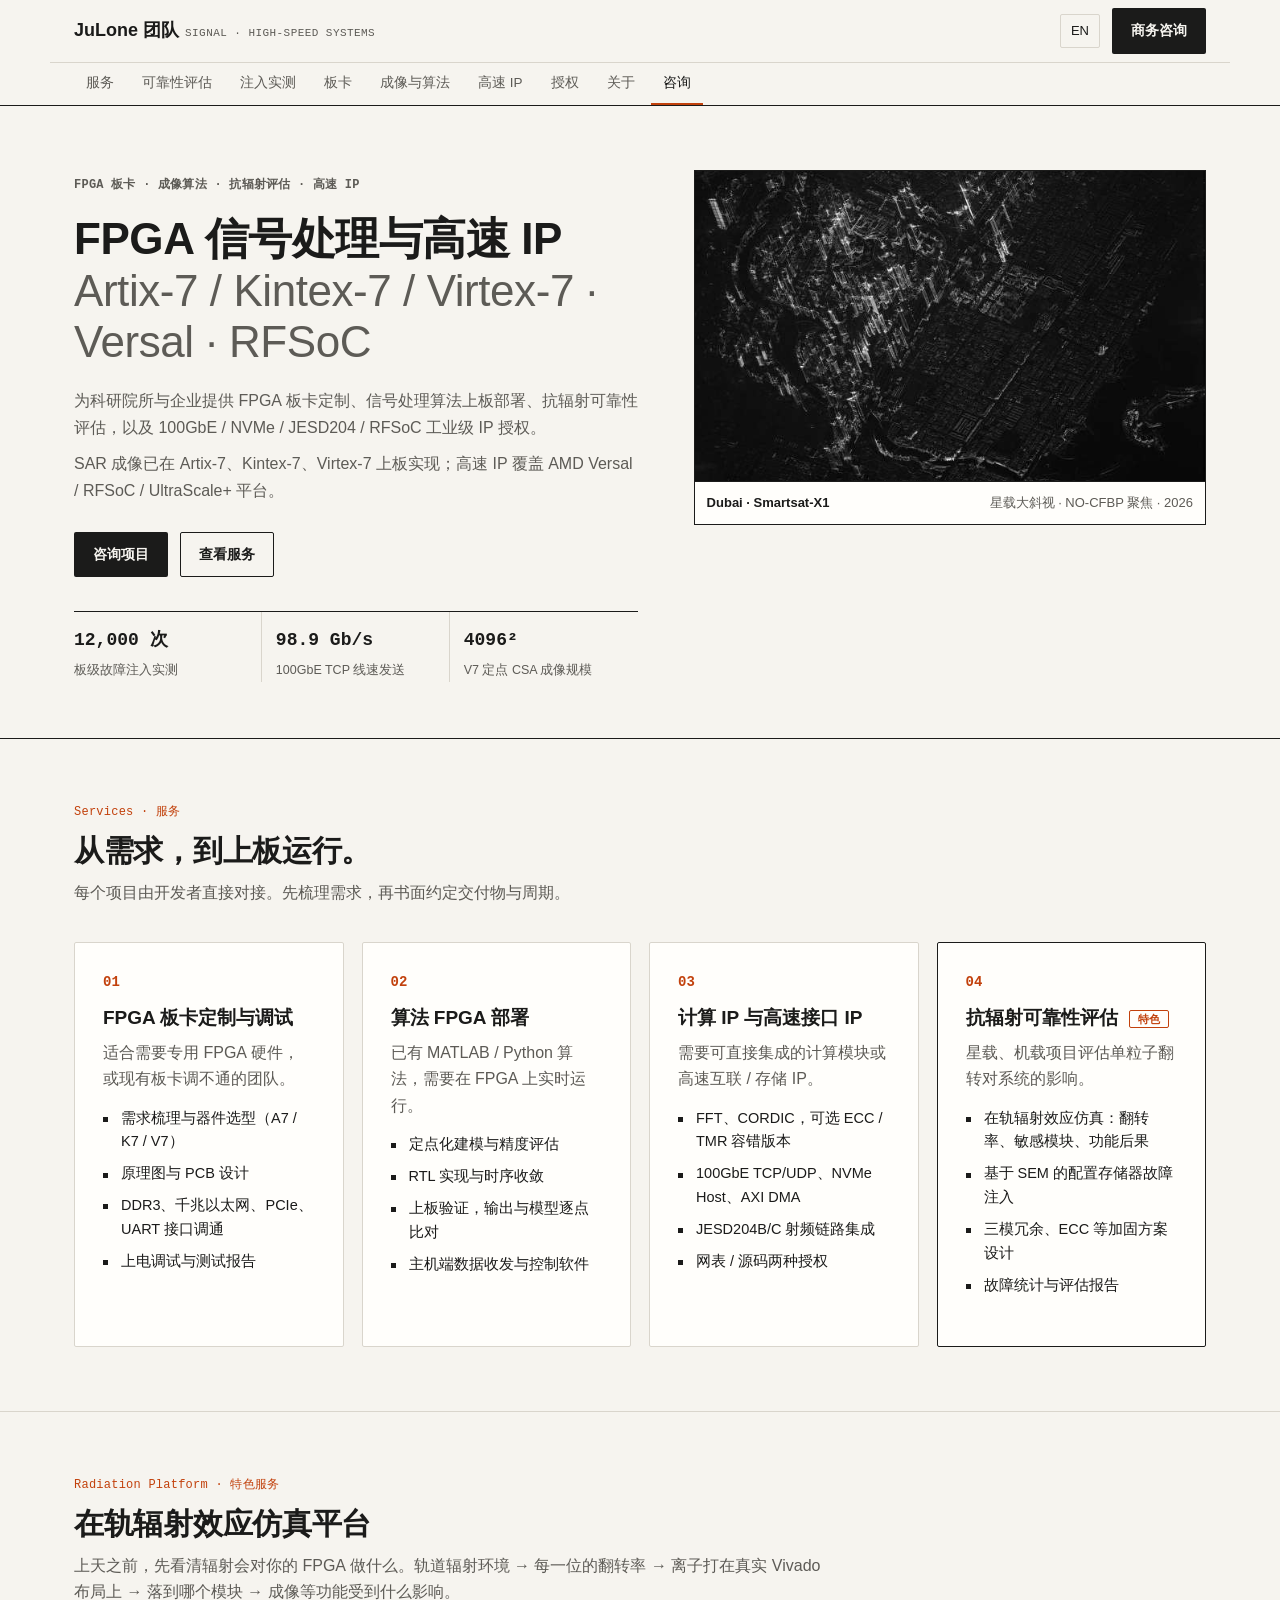
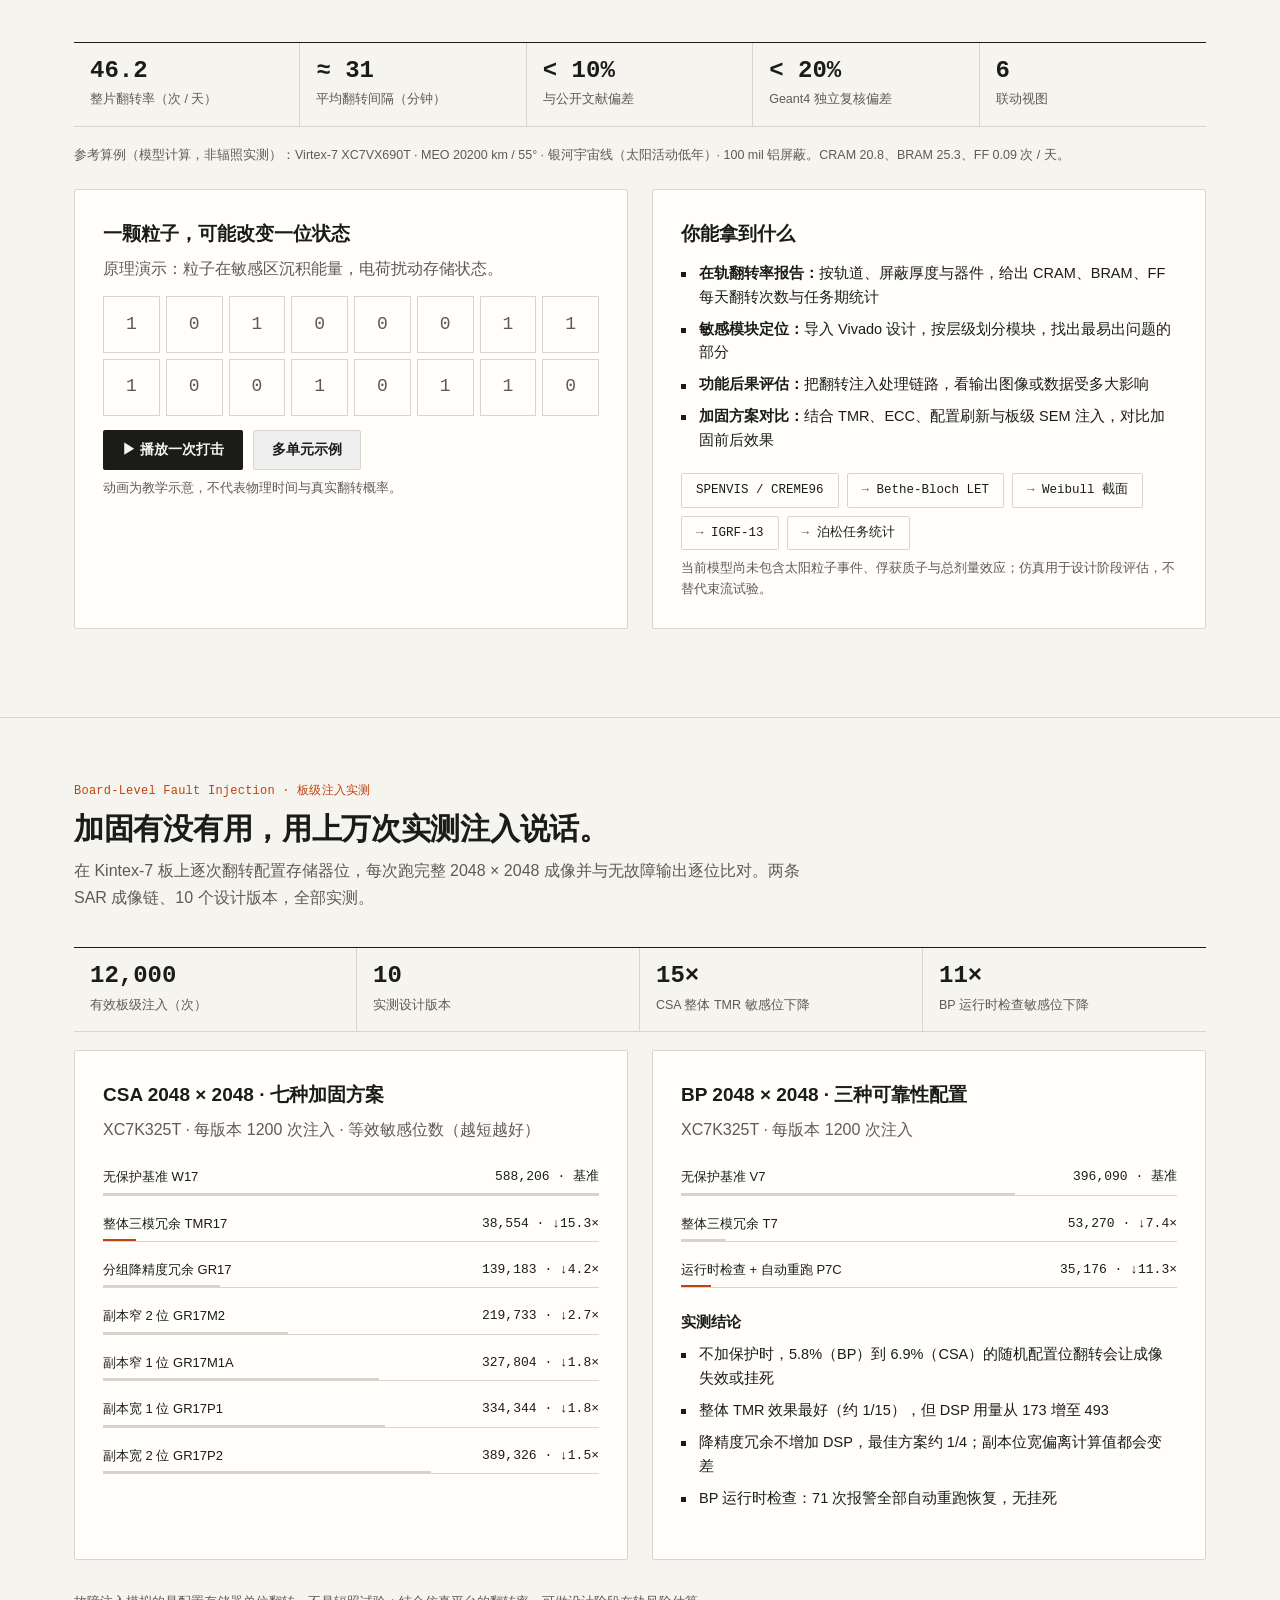
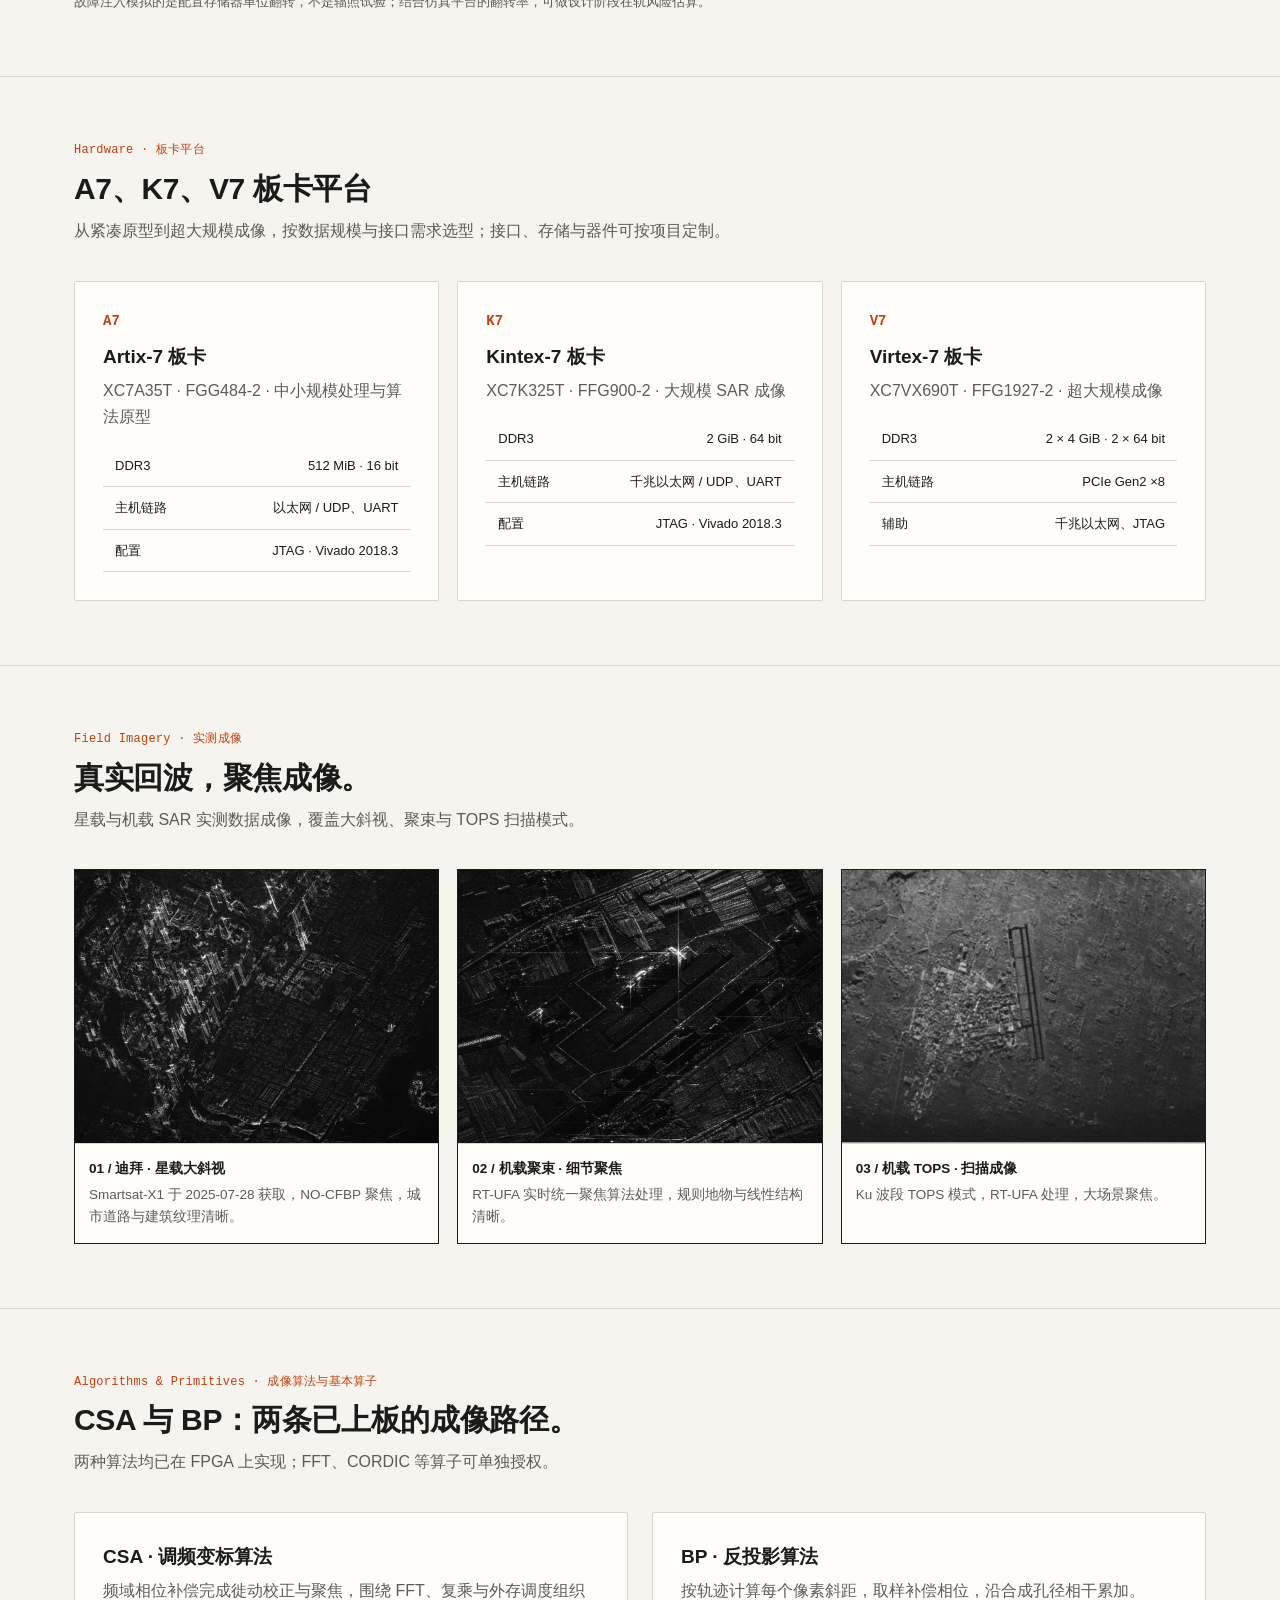
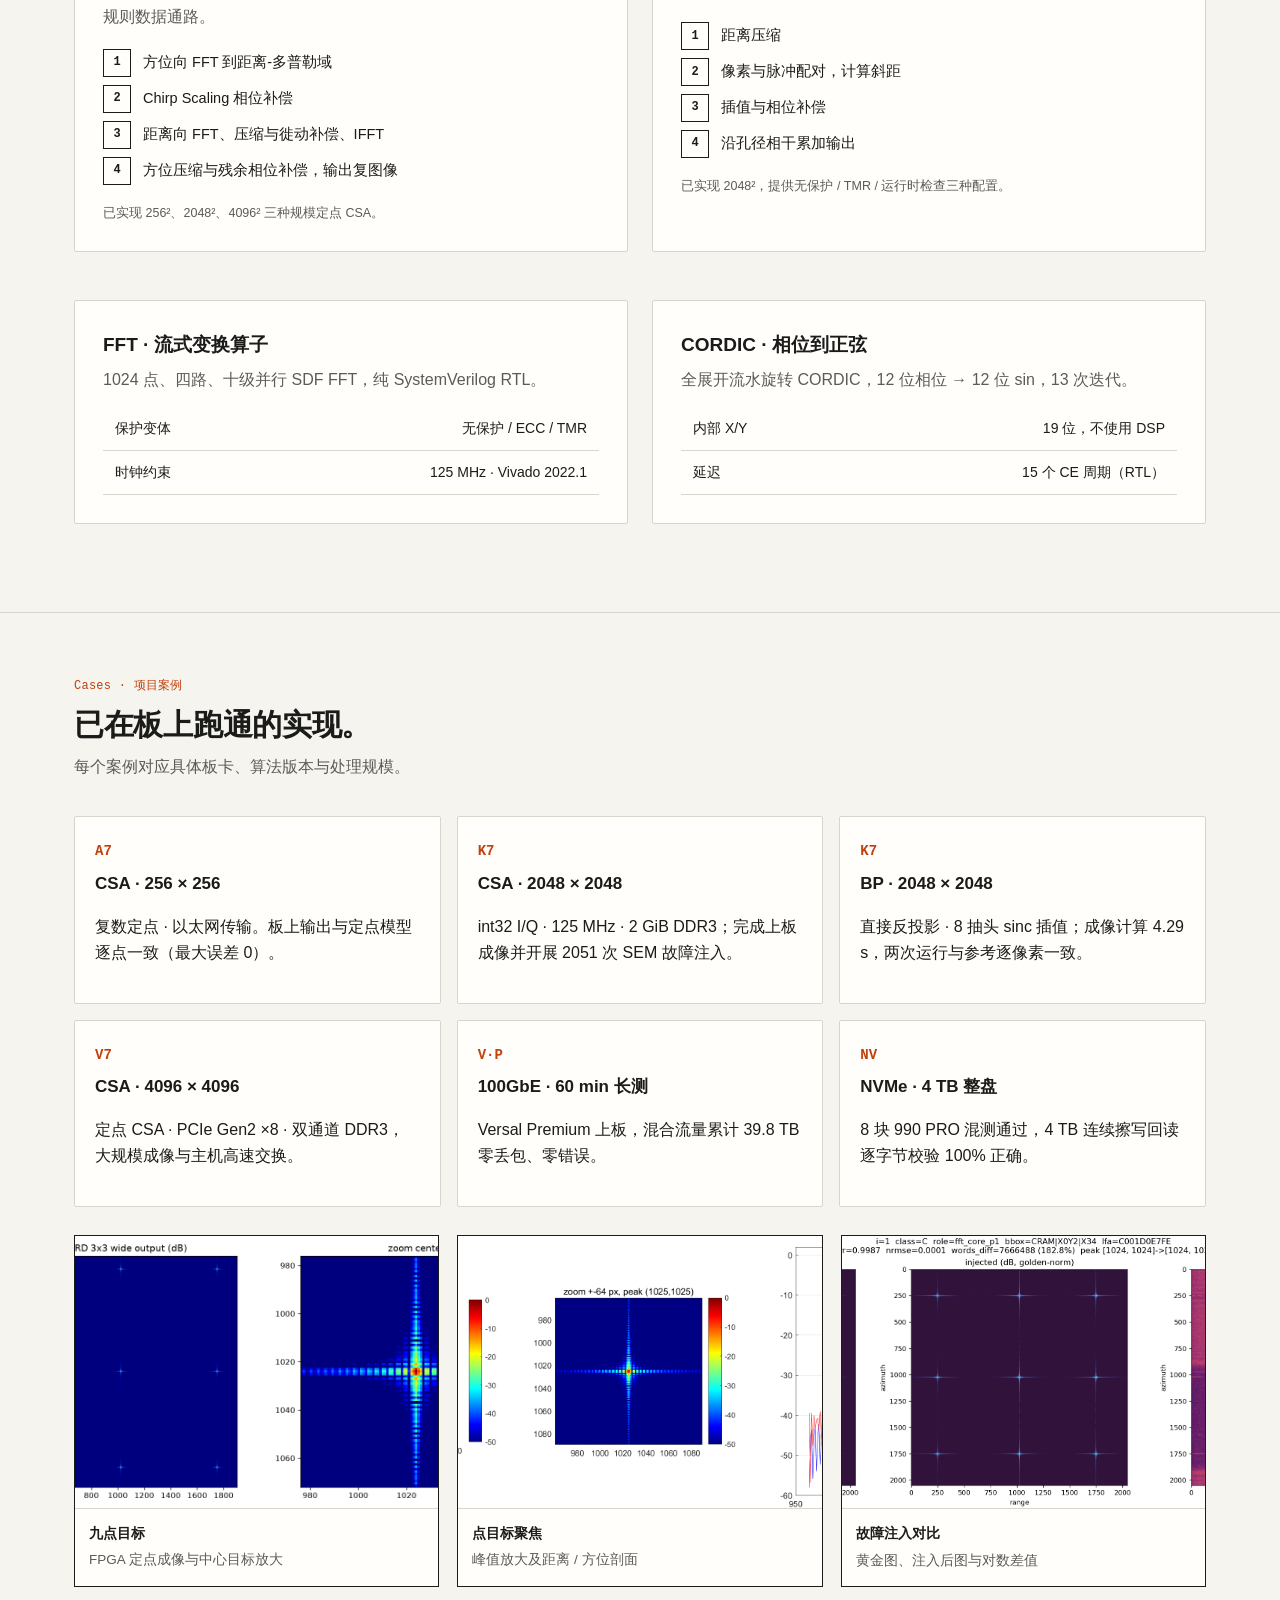
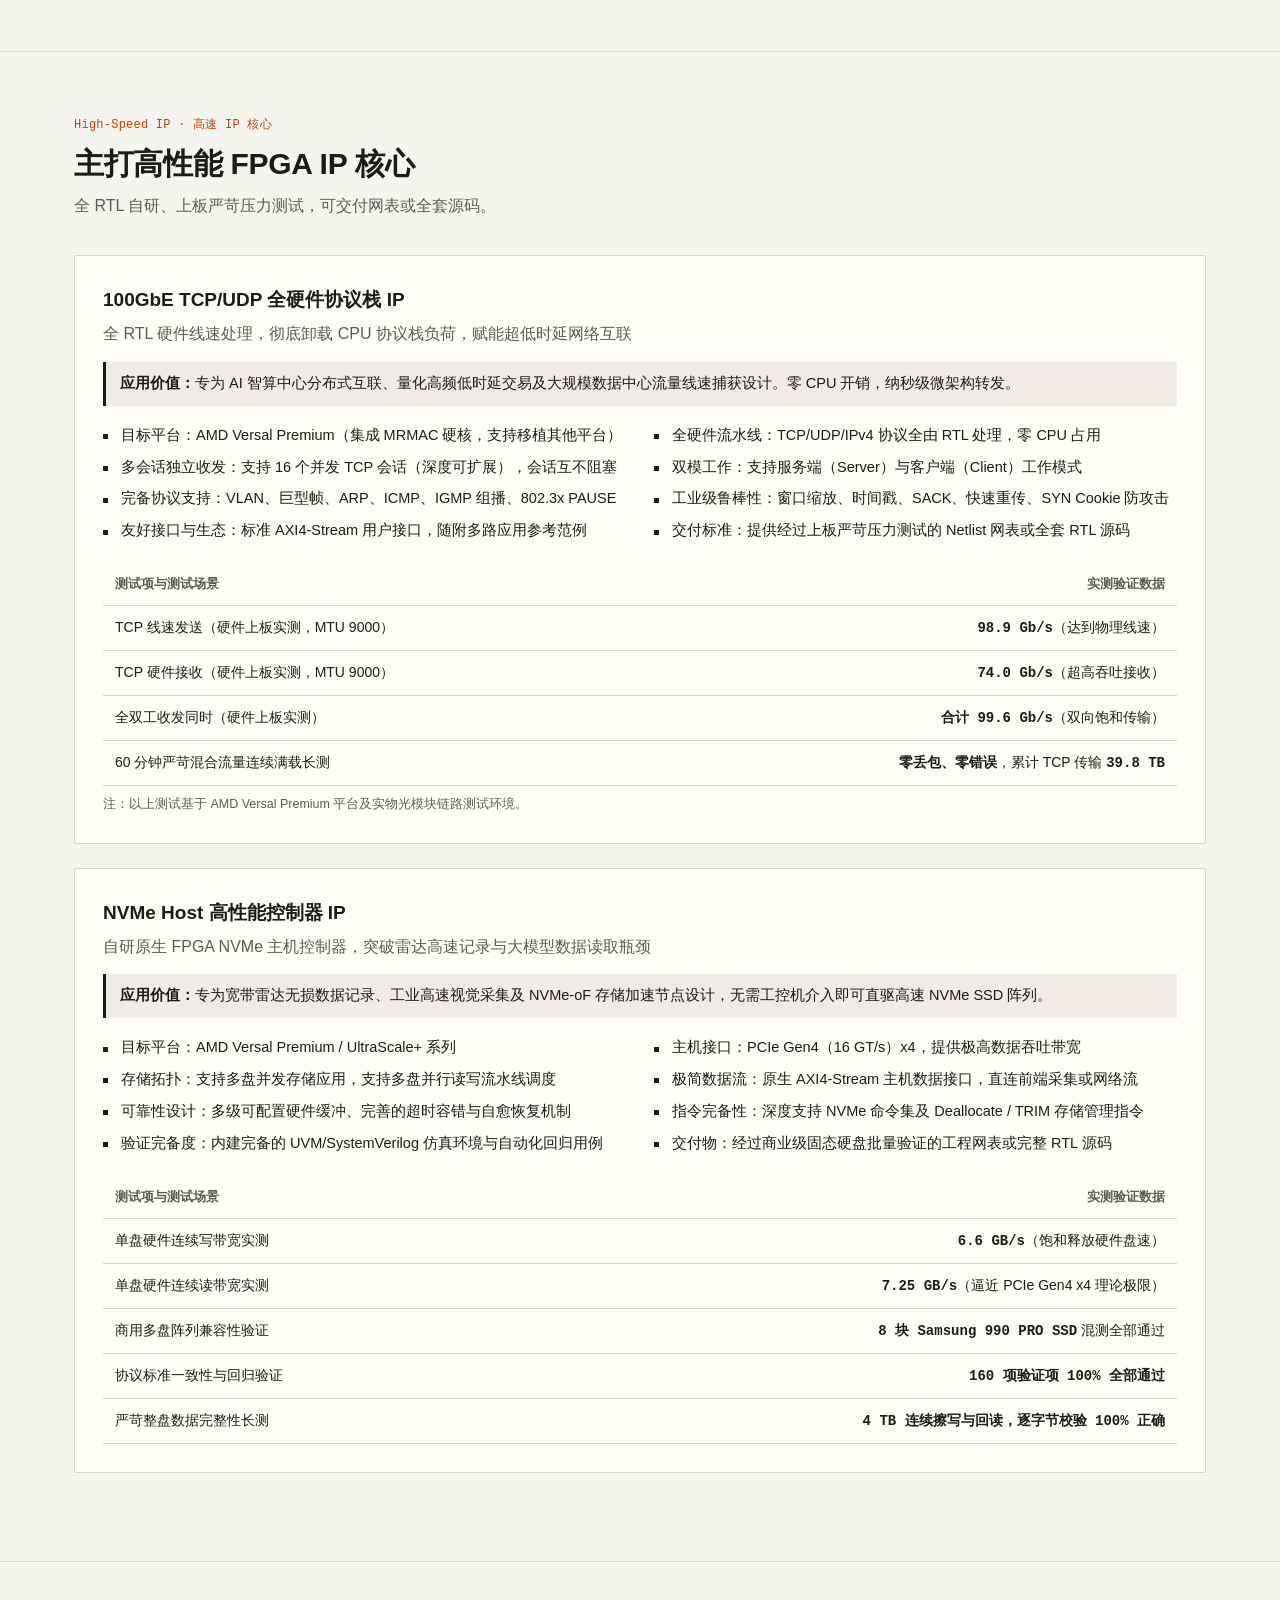
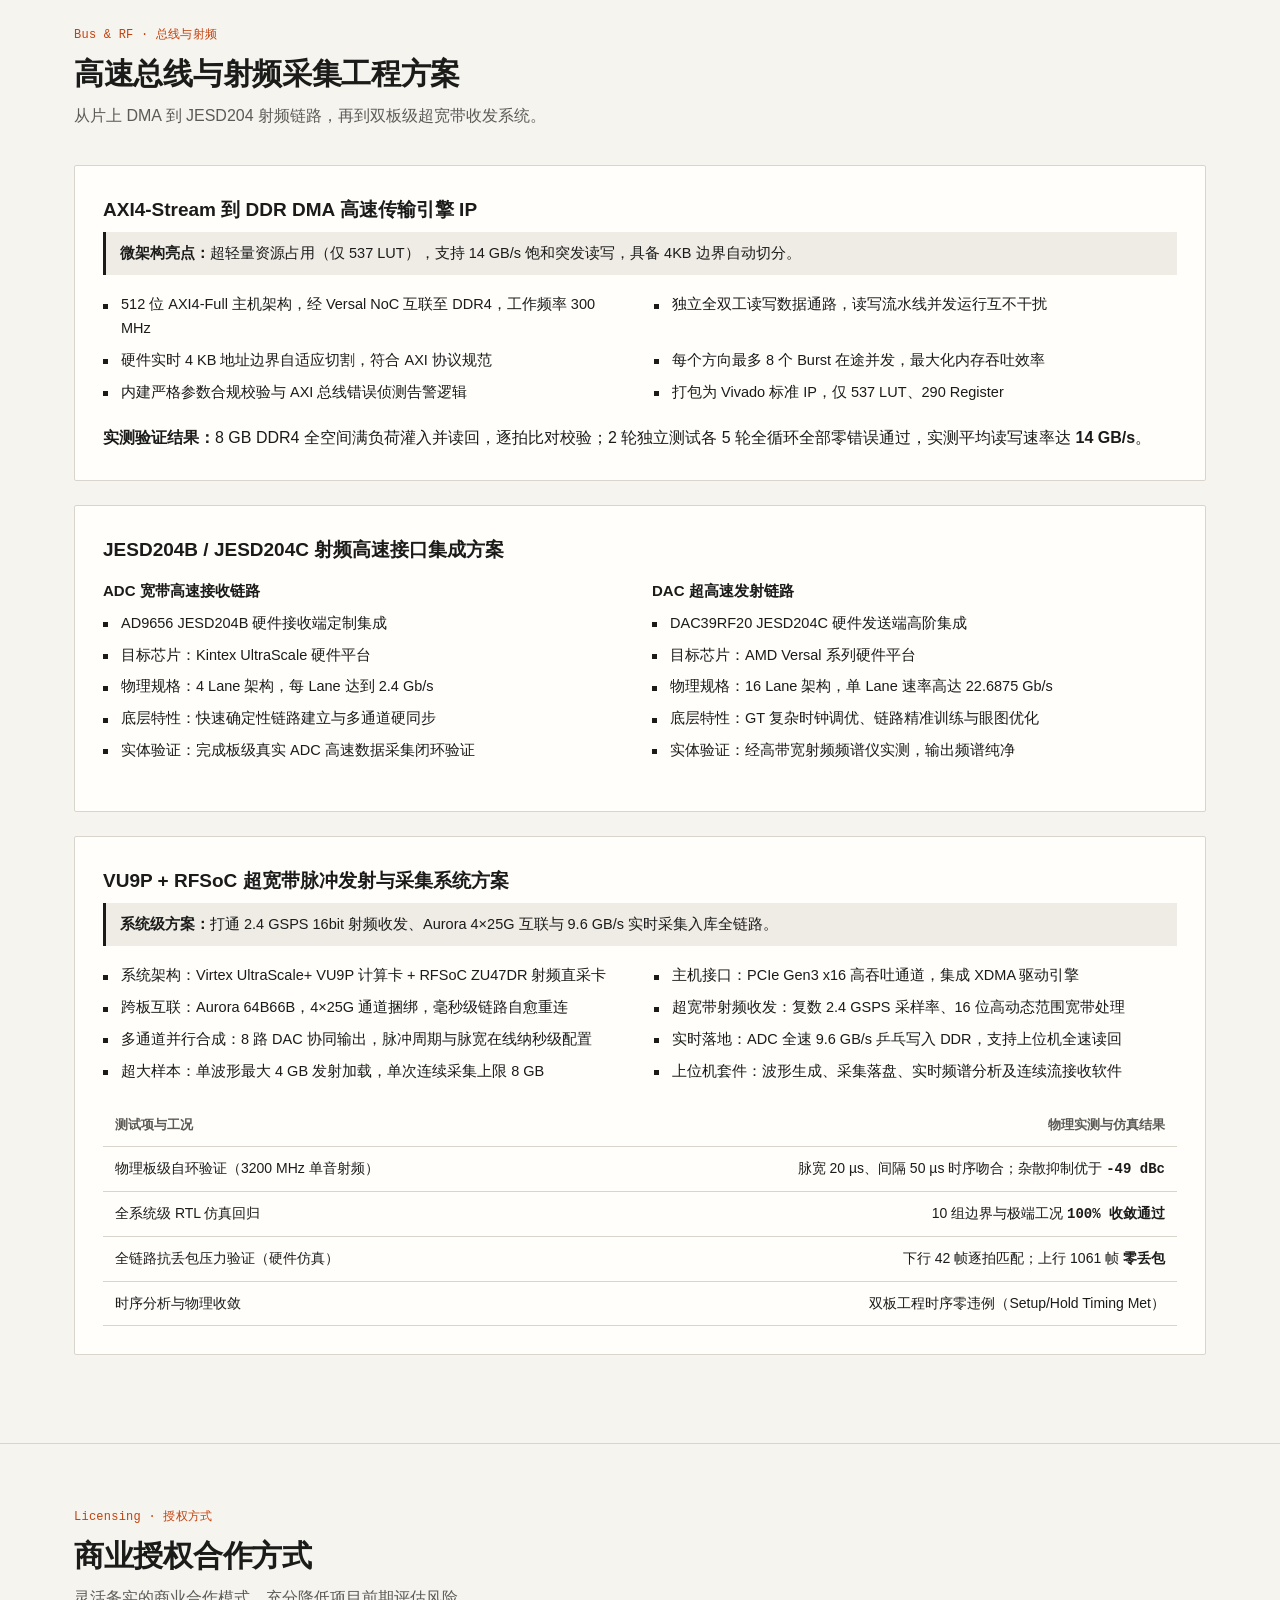
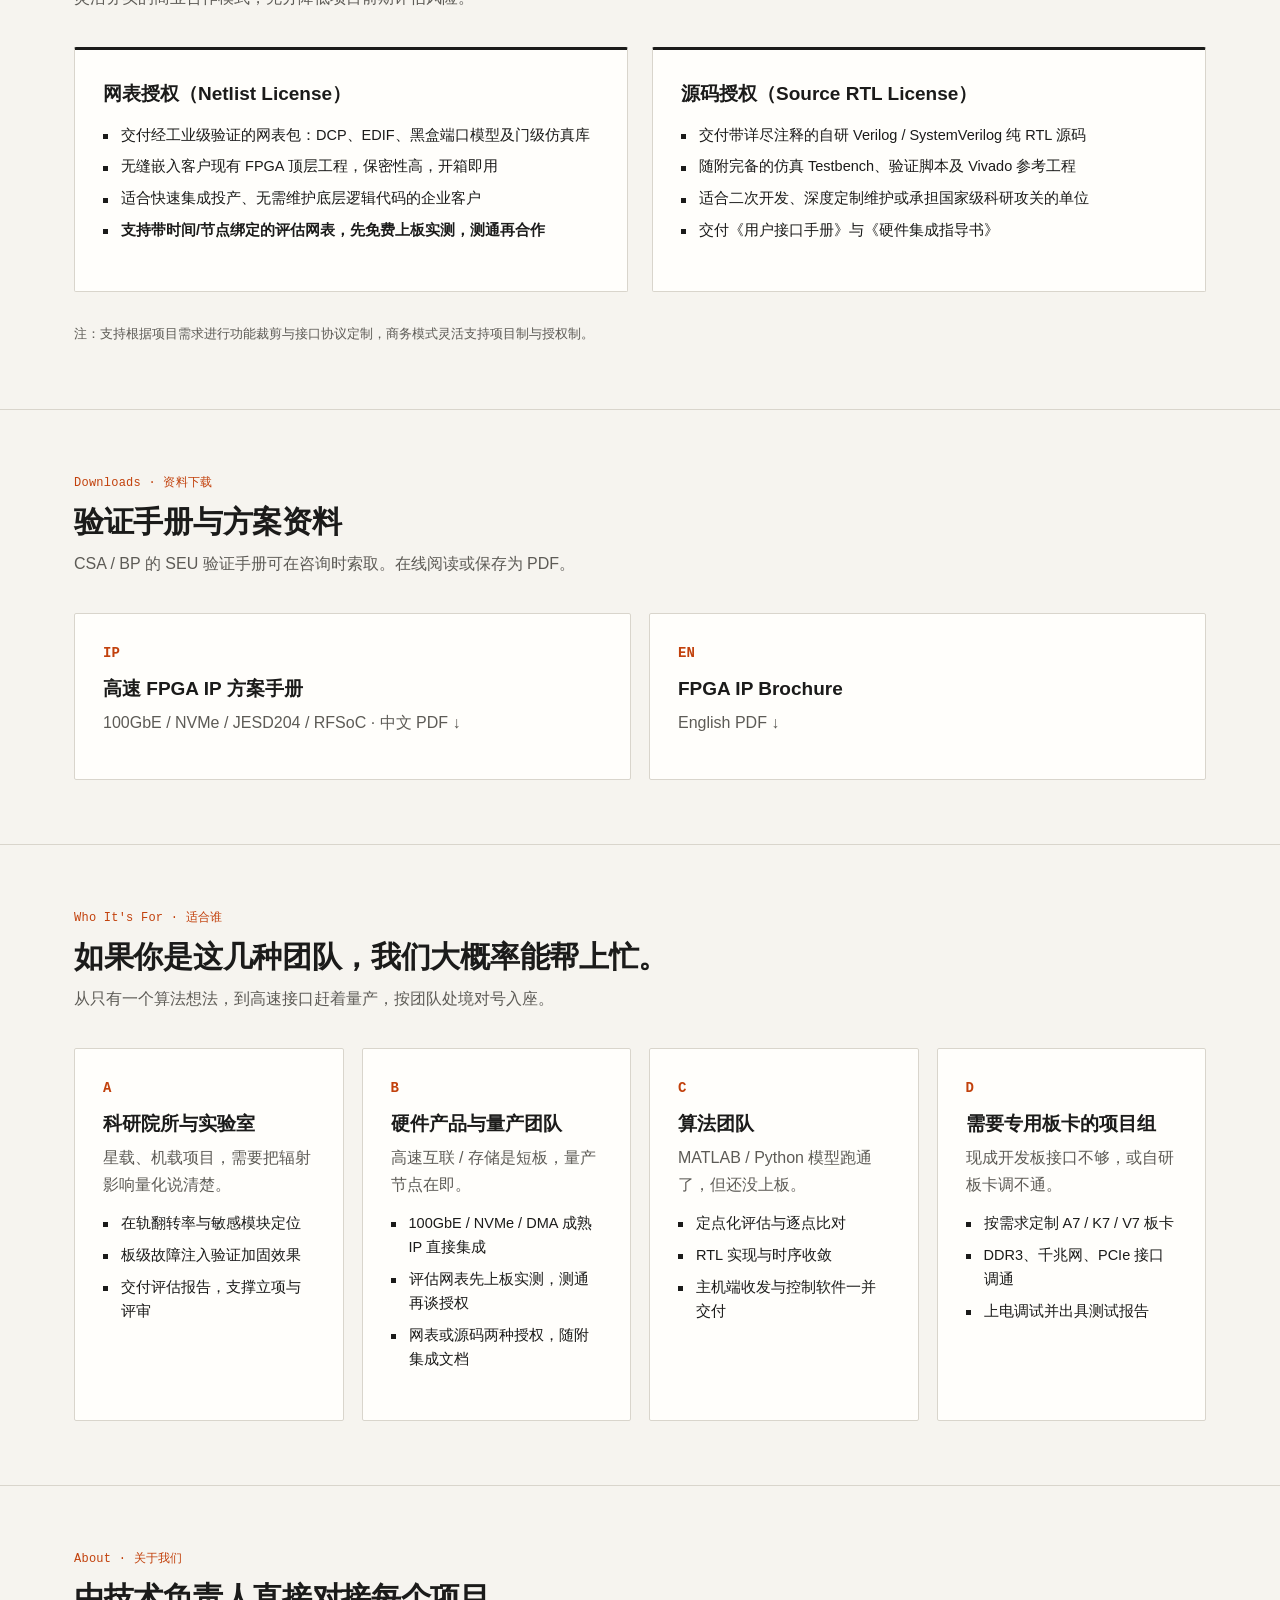
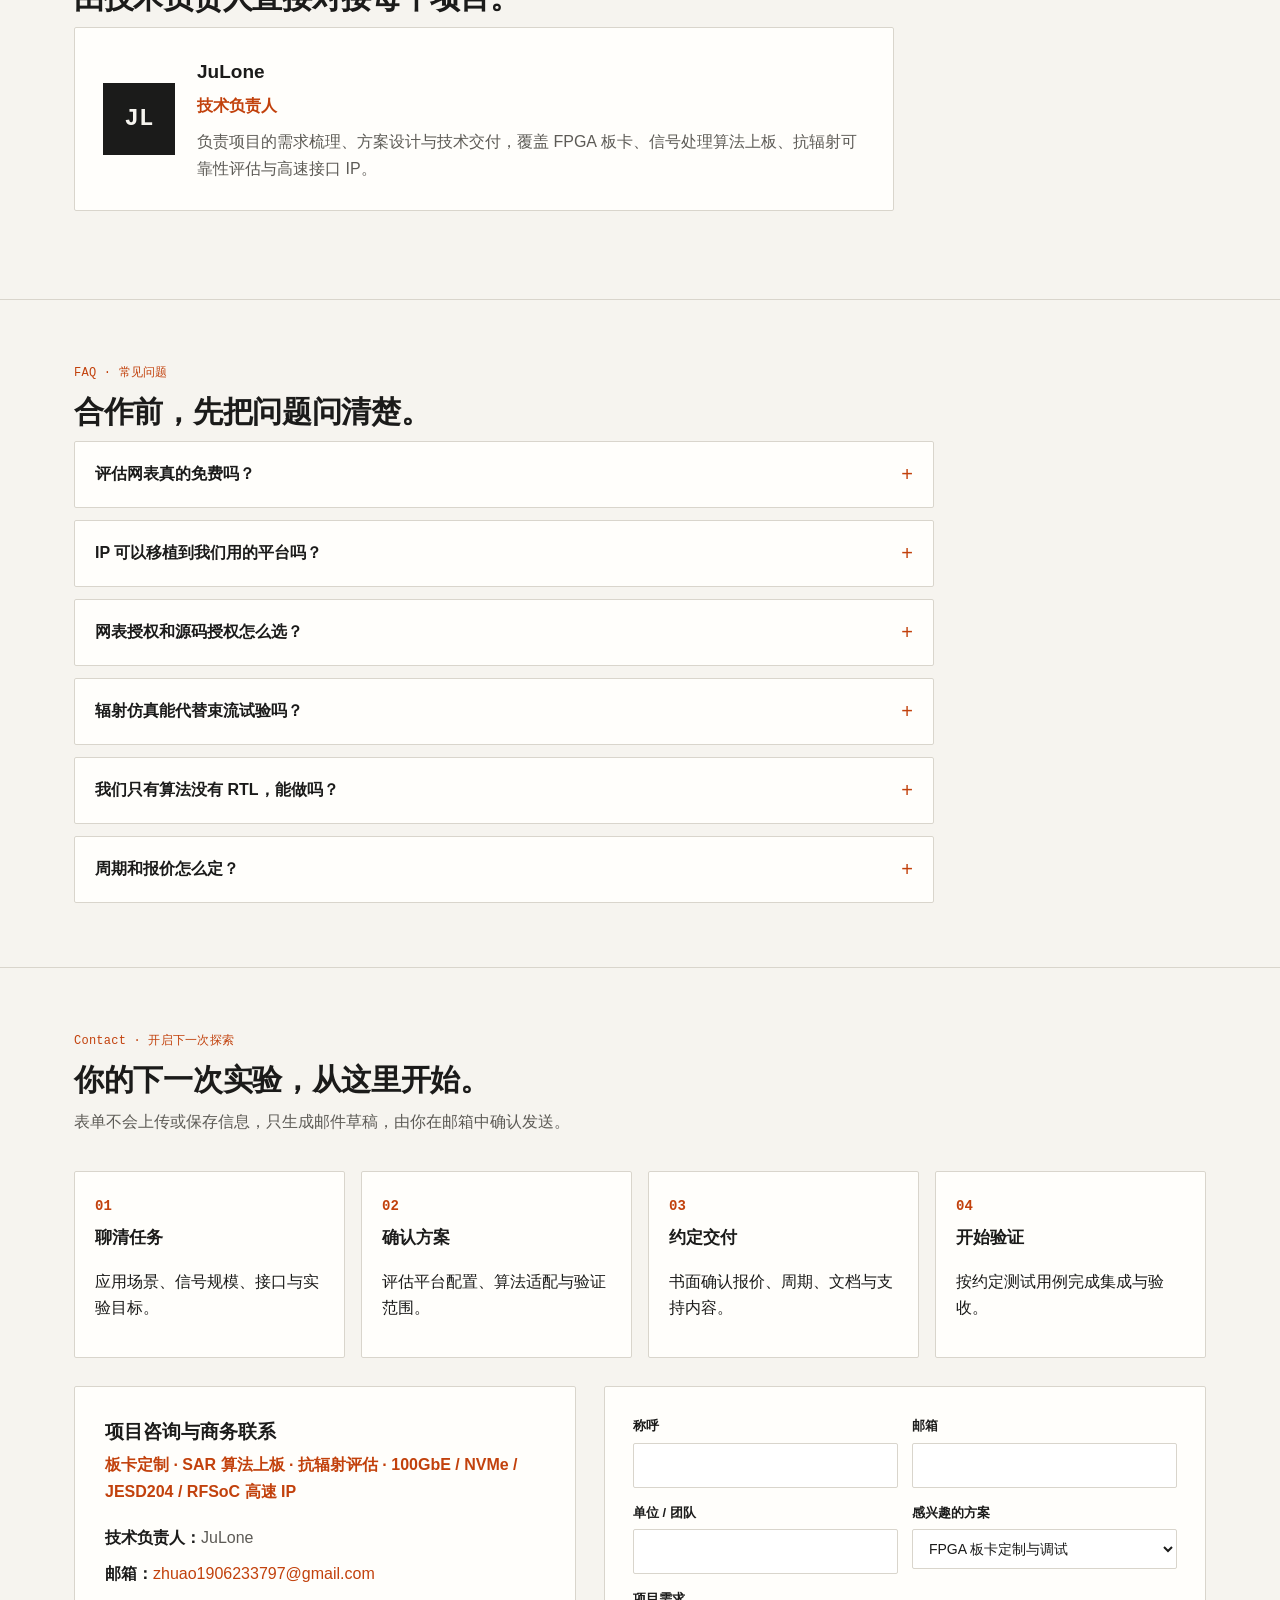
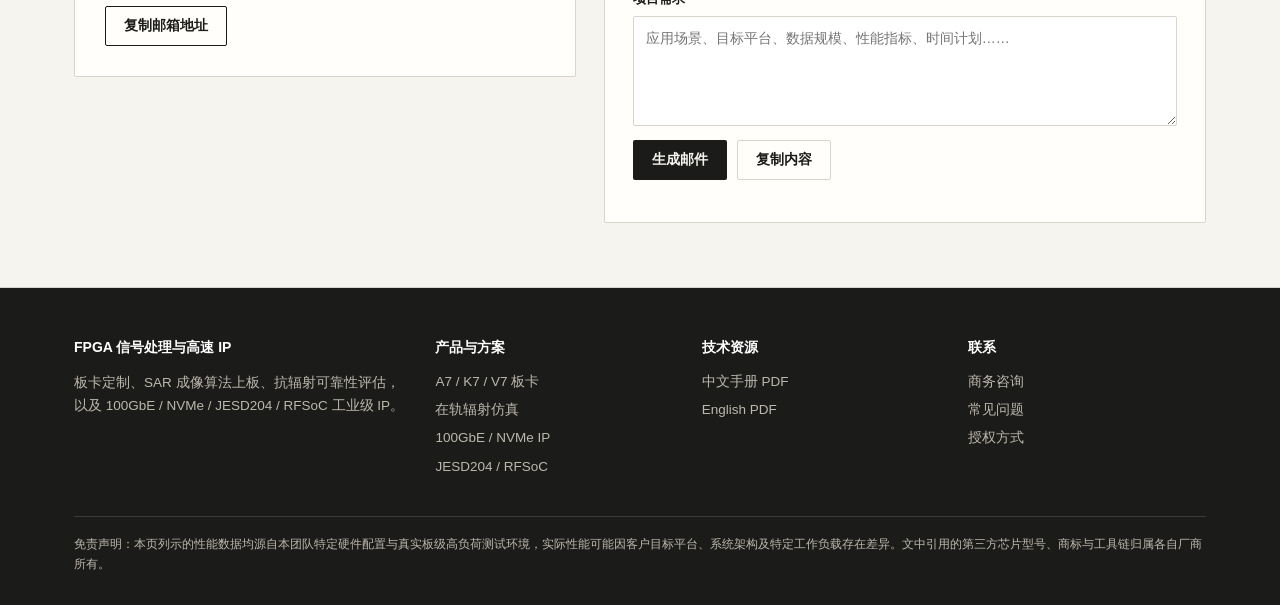
==== commit 29694b16: "Add audience cards and FAQ accordion to both homepages Reference: tryclayre.com patterns — 'Who it's" ====
--- a/index.html
+++ b/index.html
@@ -96,6 +96,13 @@
 footer a{color:var(--dark-muted)}footer a:hover{color:#fff}
 .disc{border-top:1px solid rgba(255,255,255,.12);margin-top:32px;padding-top:18px;font-size:12px}
 .reveal{opacity:0;transform:translateY(16px);transition:.6s}.reveal.in{opacity:1;transform:none}
+.faq{display:grid;gap:12px;max-width:860px}
+.qa{background:var(--surface);border:1px solid var(--border);border-radius:var(--radius);padding:16px 20px}
+.qa summary{cursor:pointer;font-weight:600;font-size:16px;list-style:none;display:flex;justify-content:space-between;align-items:center;gap:12px}
+.qa summary::-webkit-details-marker{display:none}
+.qa summary:after{content:"+";color:var(--primary);font-size:20px;font-weight:400;flex-shrink:0}
+.qa[open] summary:after{content:"\2013"}
+.qa p{color:var(--muted);margin:10px 0 0;font-size:14.5px}
 @media(max-width:900px){.hero-g,.two,.contact,.fg{grid-template-columns:1fr}.hero h1{font-size:32px}
 .kpis{grid-template-columns:1fr 1fr}.feat,.steps,form{grid-template-columns:1fr}.chips{grid-template-columns:1fr}}
 </style>
@@ -763,6 +770,24 @@
 
 
 
+<section class="s" id="audience">
+  <div class="wrap reveal">
+    <div class="idx">Who It's For · 适合谁</div>
+    <h2>如果你是这几种团队，我们大概率能帮上忙。</h2>
+    <p class="lead">从只有一个算法想法，到高速接口赶着量产，按团队处境对号入座。</p>
+    <div class="svc">
+      <article class="card"><i class="no">A</i><h3>科研院所与实验室</h3><p class="tag">星载、机载项目，需要把辐射影响量化说清楚。</p>
+        <ul class="feat one"><li>在轨翻转率与敏感模块定位</li><li>板级故障注入验证加固效果</li><li>交付评估报告，支撑立项与评审</li></ul></article>
+      <article class="card"><i class="no">B</i><h3>硬件产品与量产团队</h3><p class="tag">高速互联 / 存储是短板，量产节点在即。</p>
+        <ul class="feat one"><li>100GbE / NVMe / DMA 成熟 IP 直接集成</li><li>评估网表先上板实测，测通再谈授权</li><li>网表或源码两种授权，随附集成文档</li></ul></article>
+      <article class="card"><i class="no">C</i><h3>算法团队</h3><p class="tag">MATLAB / Python 模型跑通了，但还没上板。</p>
+        <ul class="feat one"><li>定点化评估与逐点比对</li><li>RTL 实现与时序收敛</li><li>主机端收发与控制软件一并交付</li></ul></article>
+      <article class="card"><i class="no">D</i><h3>需要专用板卡的项目组</h3><p class="tag">现成开发板接口不够，或自研板卡调不通。</p>
+        <ul class="feat one"><li>按需求定制 A7 / K7 / V7 板卡</li><li>DDR3、千兆网、PCIe 接口调通</li><li>上电调试并出具测试报告</li></ul></article>
+    </div>
+  </div>
+</section>
+
 <section class="s alt" id="about">
   <div class="wrap reveal">
     <div class="idx">About · 关于我们</div>
@@ -774,6 +799,21 @@
         <p class="role">技术负责人</p>
         <p class="tag" style="margin:0">负责项目的需求梳理、方案设计与技术交付，覆盖 FPGA 板卡、信号处理算法上板、抗辐射可靠性评估与高速接口 IP。</p>
       </div>
+    </div>
+  </div>
+</section>
+
+<section class="s" id="faq">
+  <div class="wrap reveal">
+    <div class="idx">FAQ · 常见问题</div>
+    <h2>合作前，先把问题问清楚。</h2>
+    <div class="faq">
+      <details class="qa"><summary>评估网表真的免费吗？</summary><p>是。支持带时间或节点绑定的评估网表，先在你自己的板子上免费实测；达到指标后再谈正式授权，测不通不收费。</p></details>
+      <details class="qa"><summary>IP 可以移植到我们用的平台吗？</summary><p>100GbE 协议栈基于 Versal Premium 的 MRMAC 硬核开发，支持移植到其他平台；NVMe 支持 Versal / UltraScale+。具体移植范围在签约前书面确认。</p></details>
+      <details class="qa"><summary>网表授权和源码授权怎么选？</summary><p>快速投产、不改动底层选网表；需要二次开发或承担科研攻关选源码，源码随附 Testbench、验证脚本与参考工程。不确定就先用免费评估网表实测。</p></details>
+      <details class="qa"><summary>辐射仿真能代替束流试验吗？</summary><p>不能，也不应代替。仿真用于设计阶段评估与加固方案对比，配合 SEM 板级注入可覆盖大部分验证需求；最终鉴定仍建议束流试验。</p></details>
+      <details class="qa"><summary>我们只有算法没有 RTL，能做吗？</summary><p>可以。提供 MATLAB / Python 模型即可，我们完成定点化、RTL 实现与上板验证，交付与模型逐点比对的结果。</p></details>
+      <details class="qa"><summary>周期和报价怎么定？</summary><p>梳理需求后书面约定交付物、周期与报价，由技术负责人直接对接，没有中间销售环节。</p></details>
     </div>
   </div>
 </section>
@@ -832,7 +872,7 @@
       <div><h4>FPGA 信号处理与高速 IP</h4><p>板卡定制、SAR 成像算法上板、抗辐射可靠性评估，以及 100GbE / NVMe / JESD204 / RFSoC 工业级 IP。</p></div>
       <div><h4>产品与方案</h4><ul><li><a href="#boards">A7 / K7 / V7 板卡</a></li><li><a href="#radiation">在轨辐射仿真</a></li><li><a href="#ip">100GbE / NVMe IP</a></li><li><a href="#solutions">JESD204 / RFSoC</a></li></ul></div>
       <div><h4>技术资源</h4><ul><li><a href="FPGA_IP_Licensing_CN.pdf?v=20261124c" target="_blank" rel="noopener">中文手册 PDF</a></li><li><a href="FPGA_IP_Licensing_EN.pdf?v=20261124c" target="_blank" rel="noopener">English PDF</a></li></ul></div>
-      <div><h4>联系</h4><ul><li><a href="#inquiry">商务咨询</a></li><li><a href="#license">授权方式</a></li></ul></div>
+      <div><h4>联系</h4><ul><li><a href="#inquiry">商务咨询</a></li><li><a href="#faq">常见问题</a></li><li><a href="#license">授权方式</a></li></ul></div>
     </div>
     <p class="disc">免责声明：本页列示的性能数据均源自本团队特定硬件配置与真实板级高负荷测试环境，实际性能可能因客户目标平台、系统架构及特定工作负载存在差异。文中引用的第三方芯片型号、商标与工具链归属各自厂商所有。</p>
   </div>
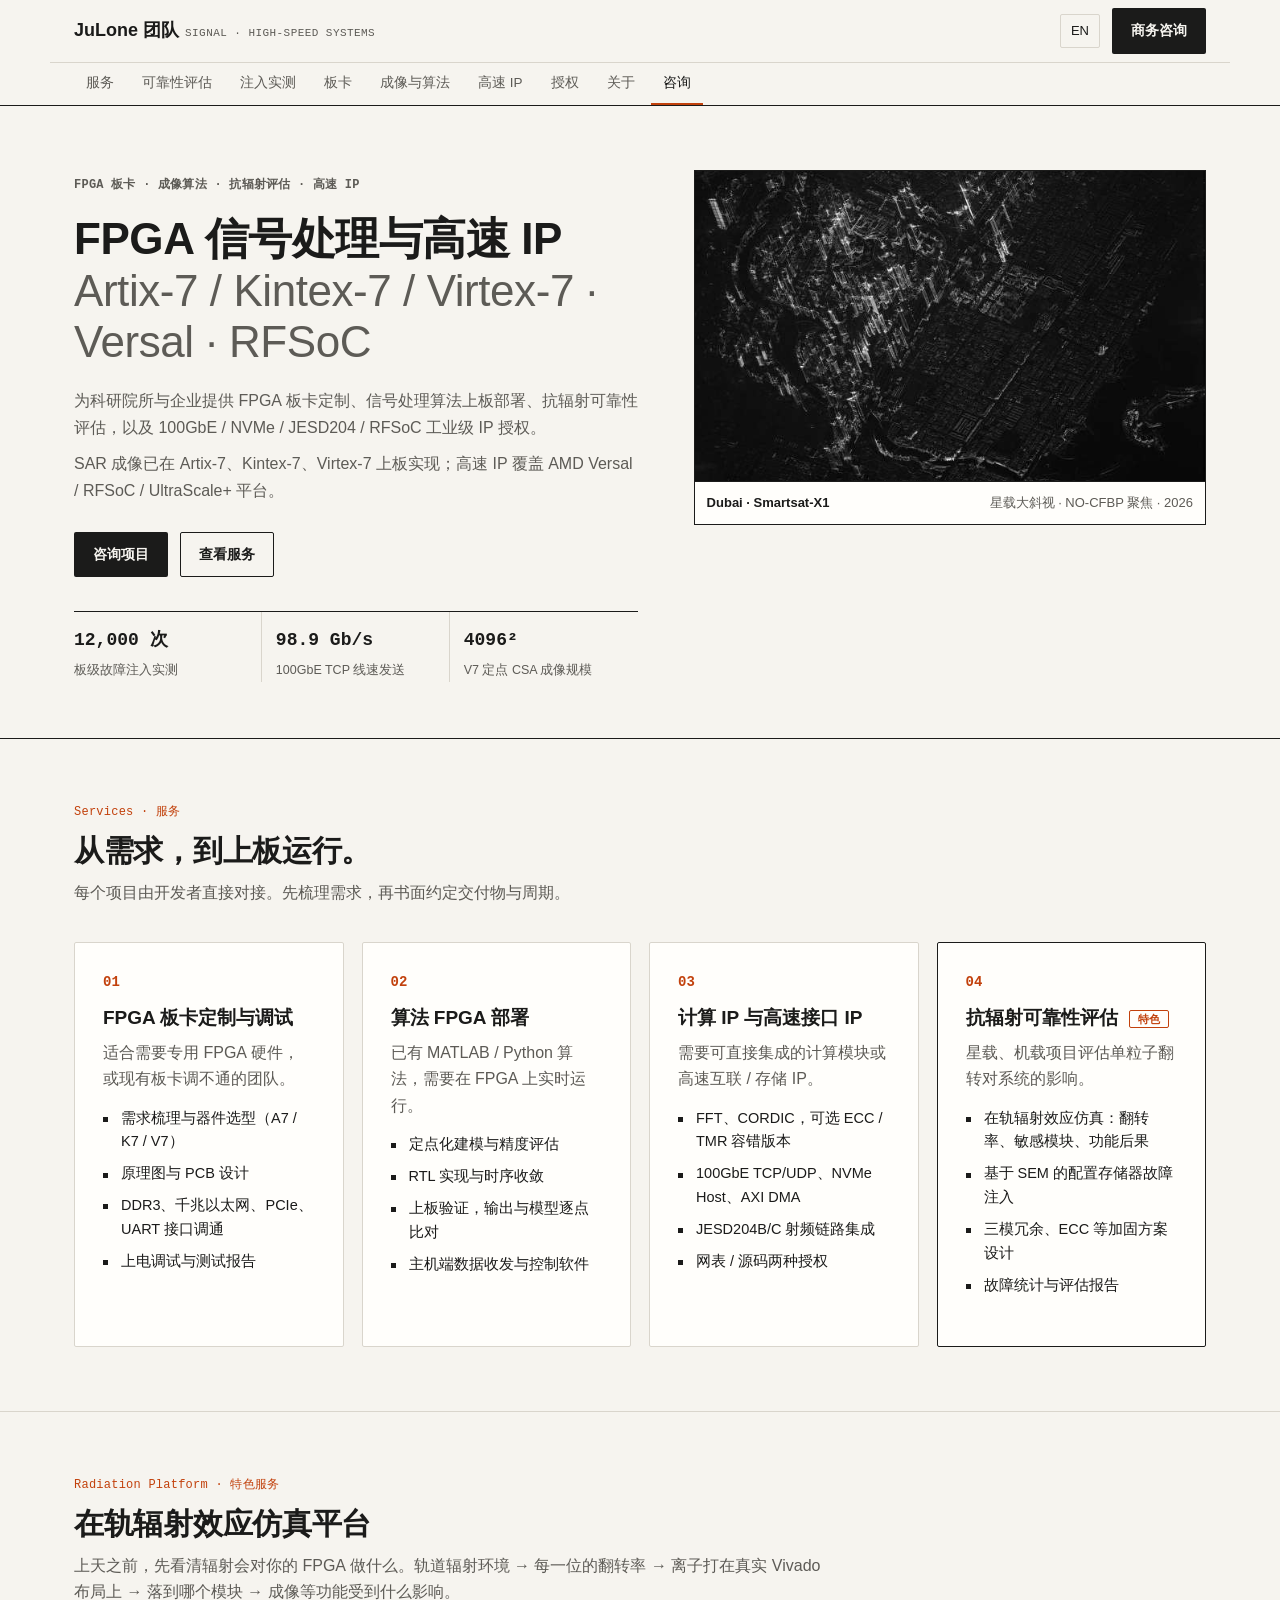
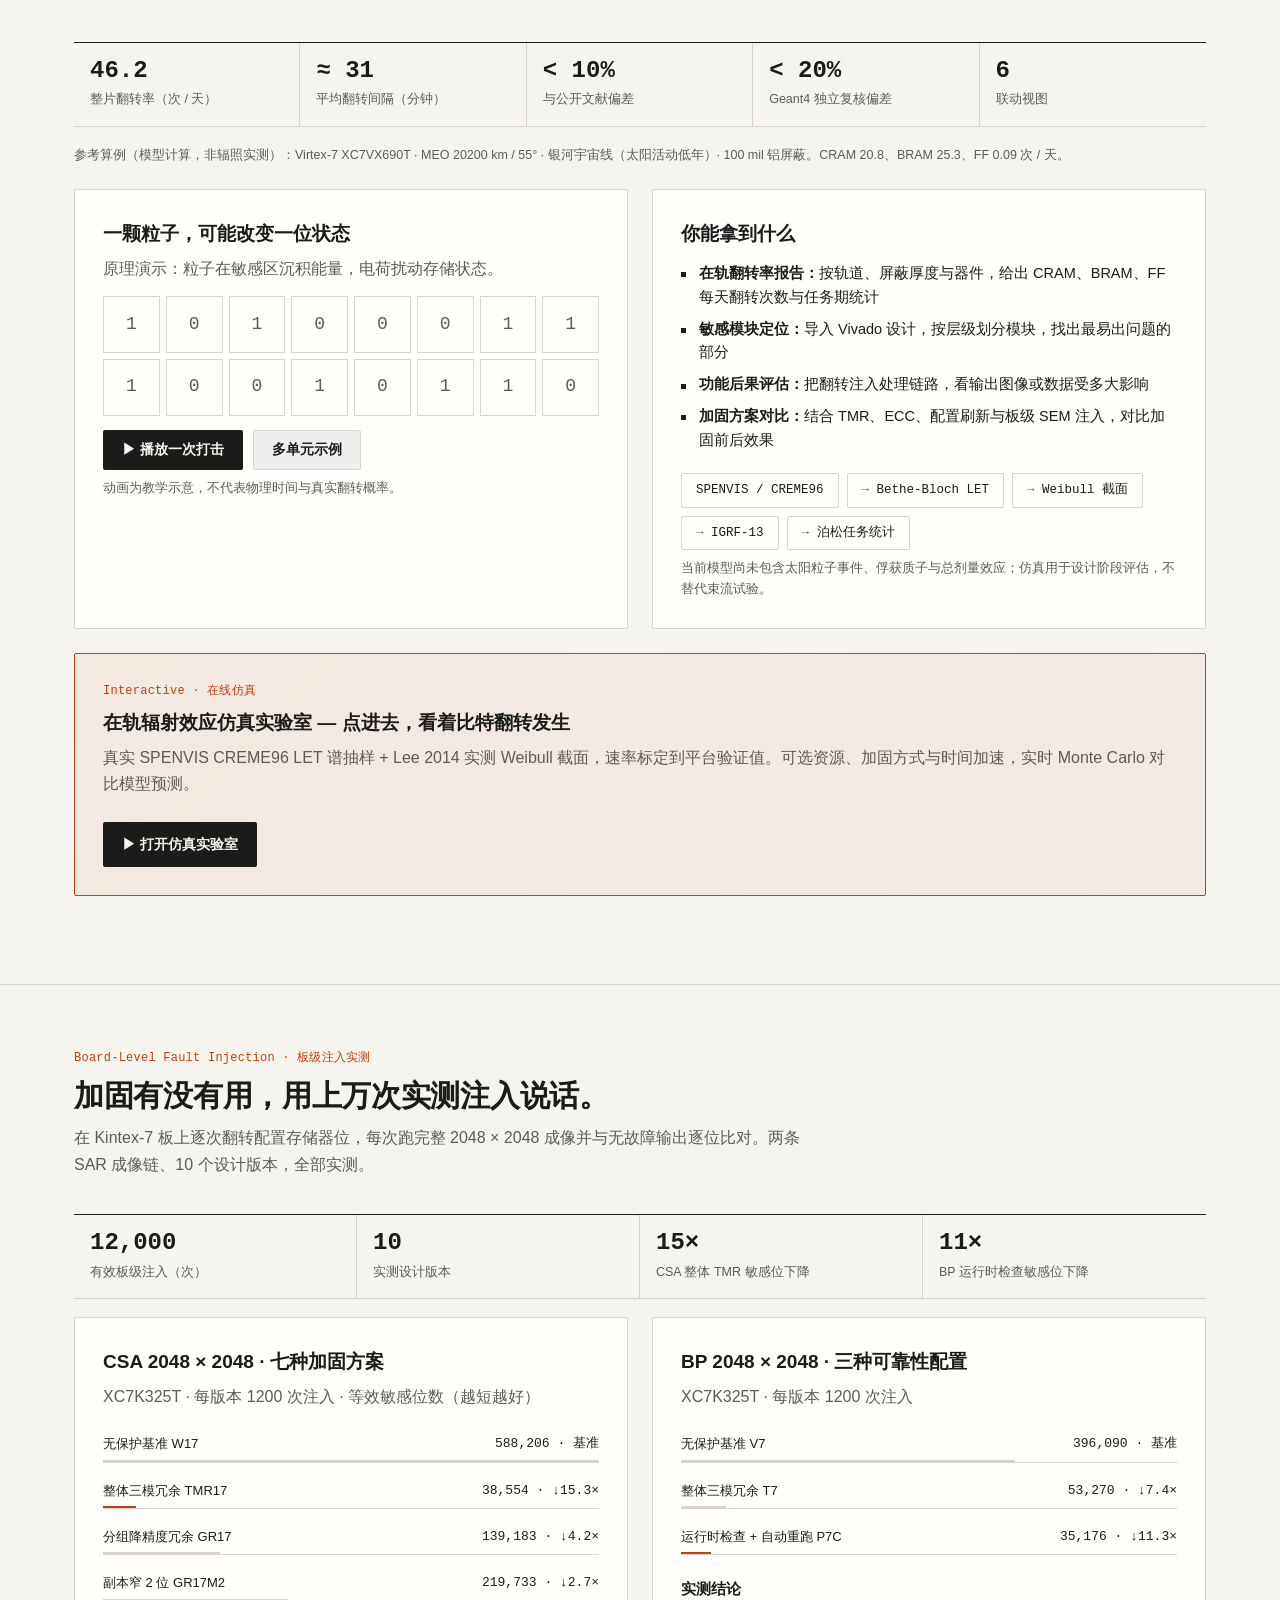
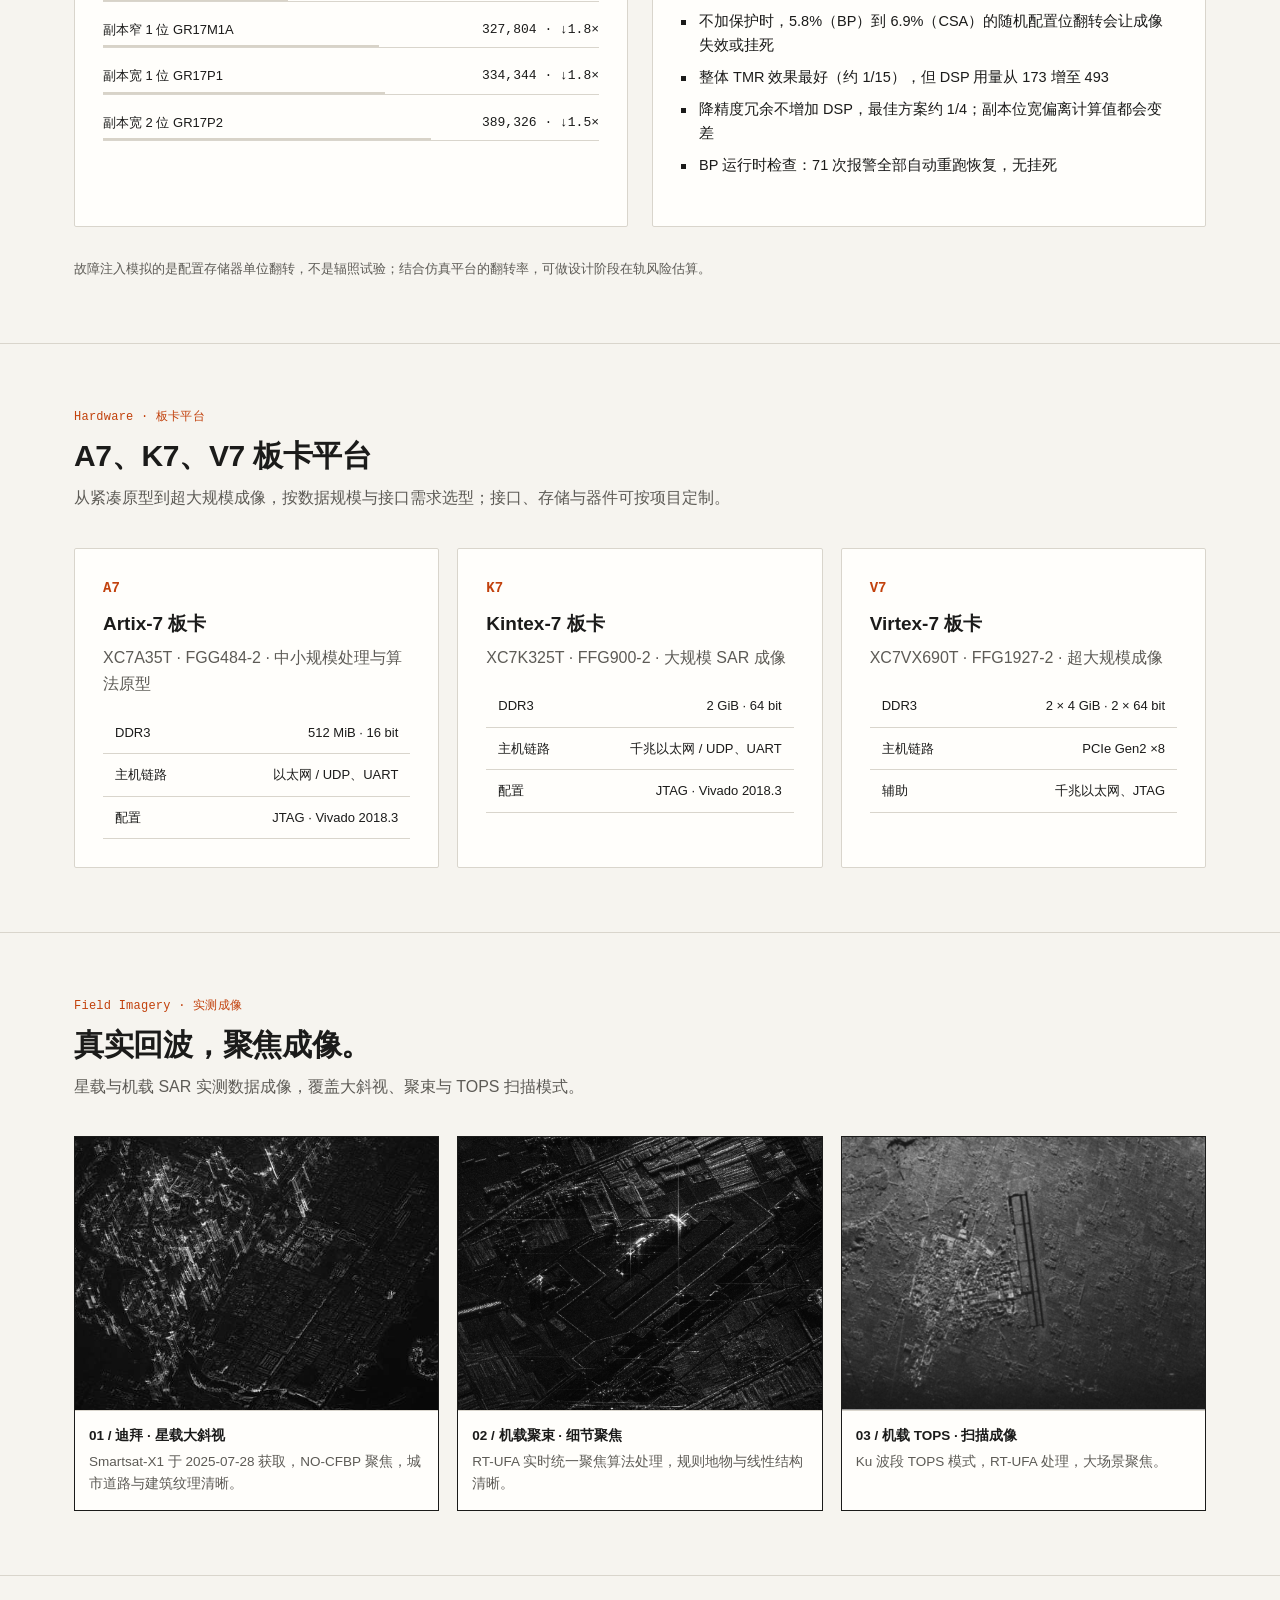
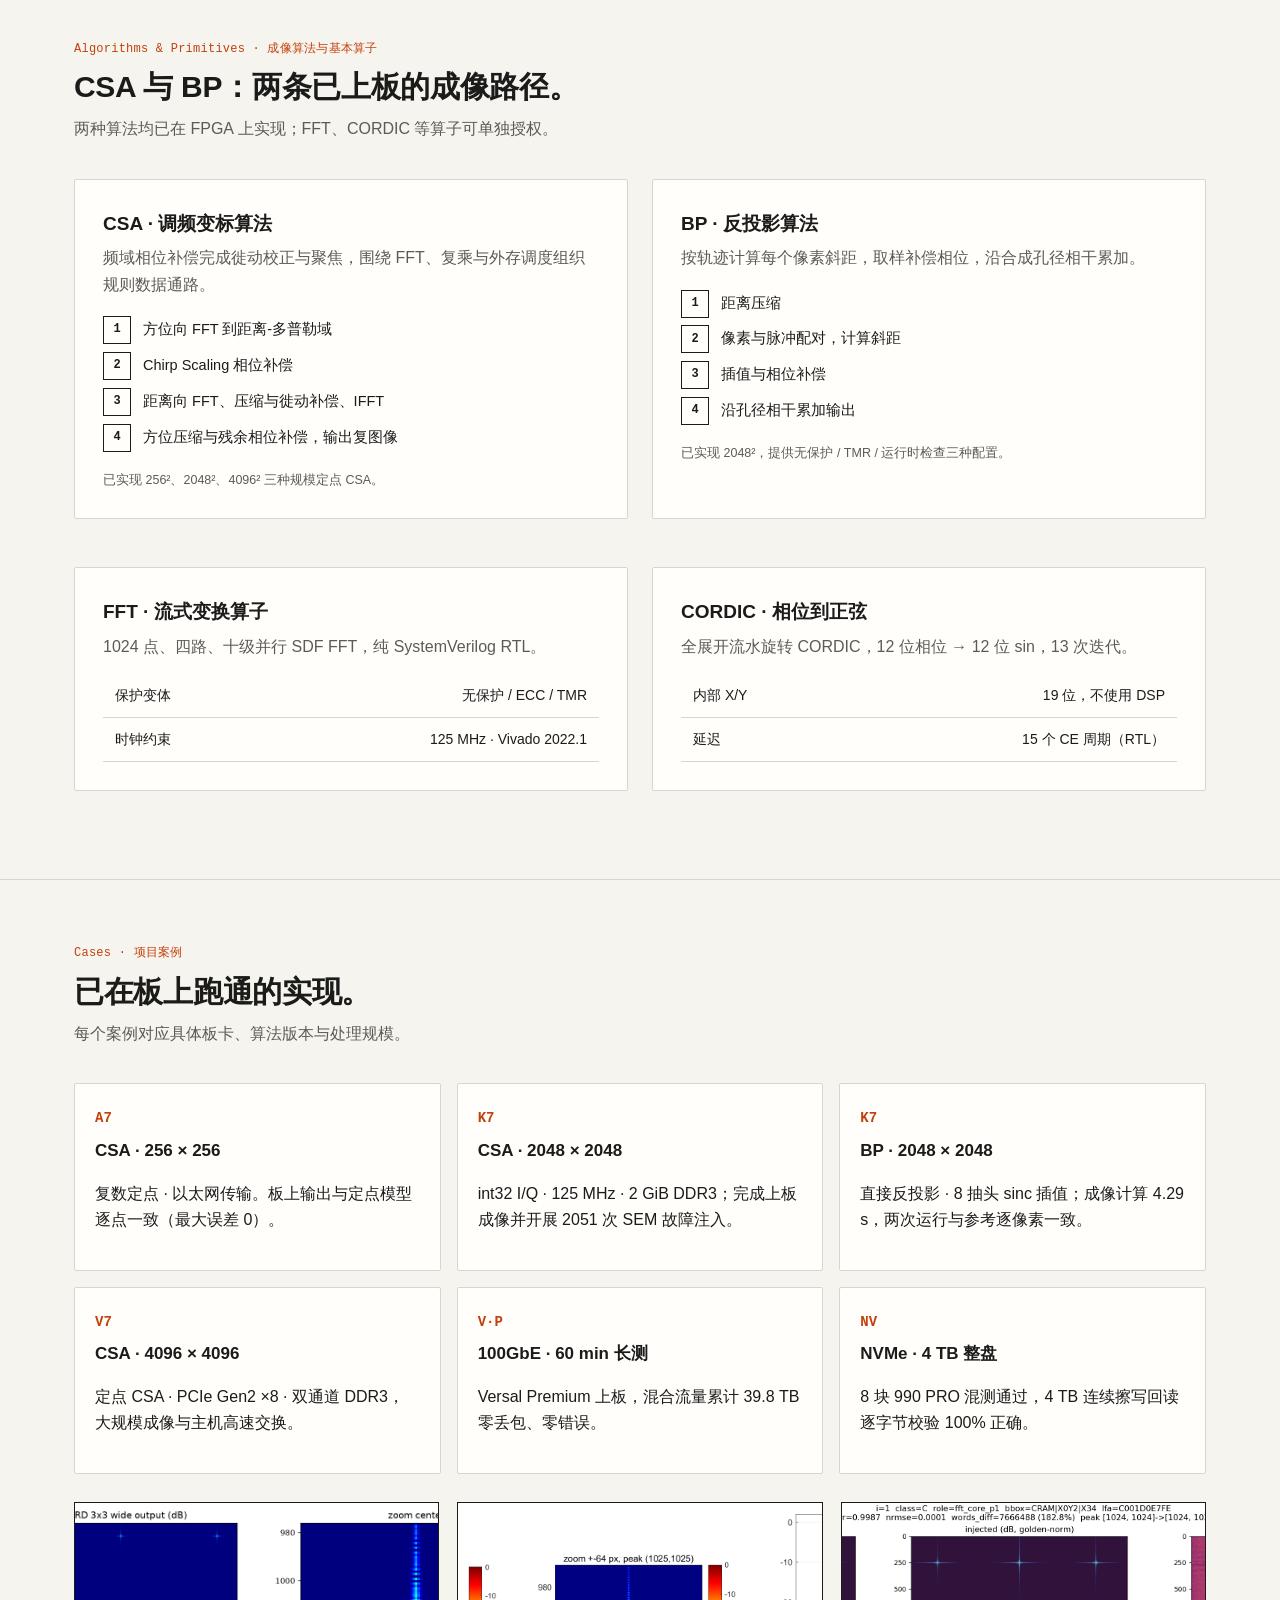
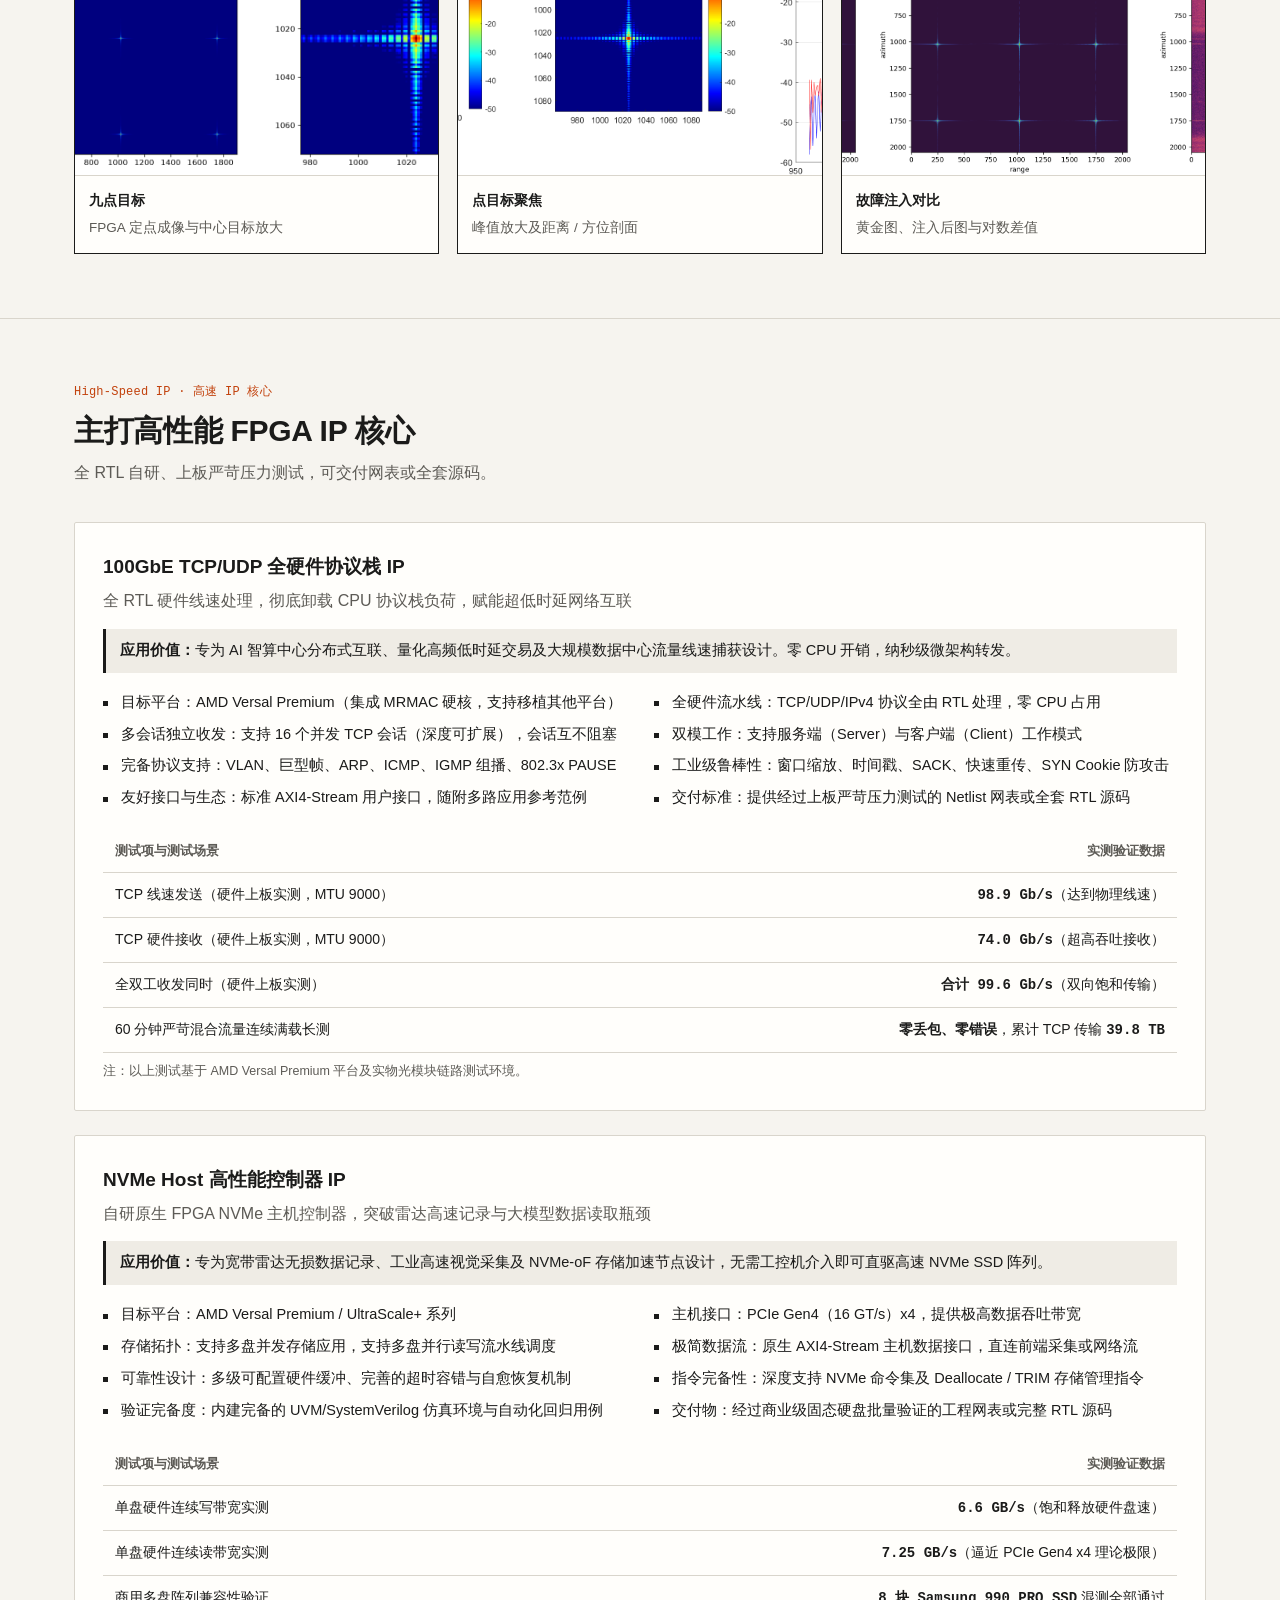
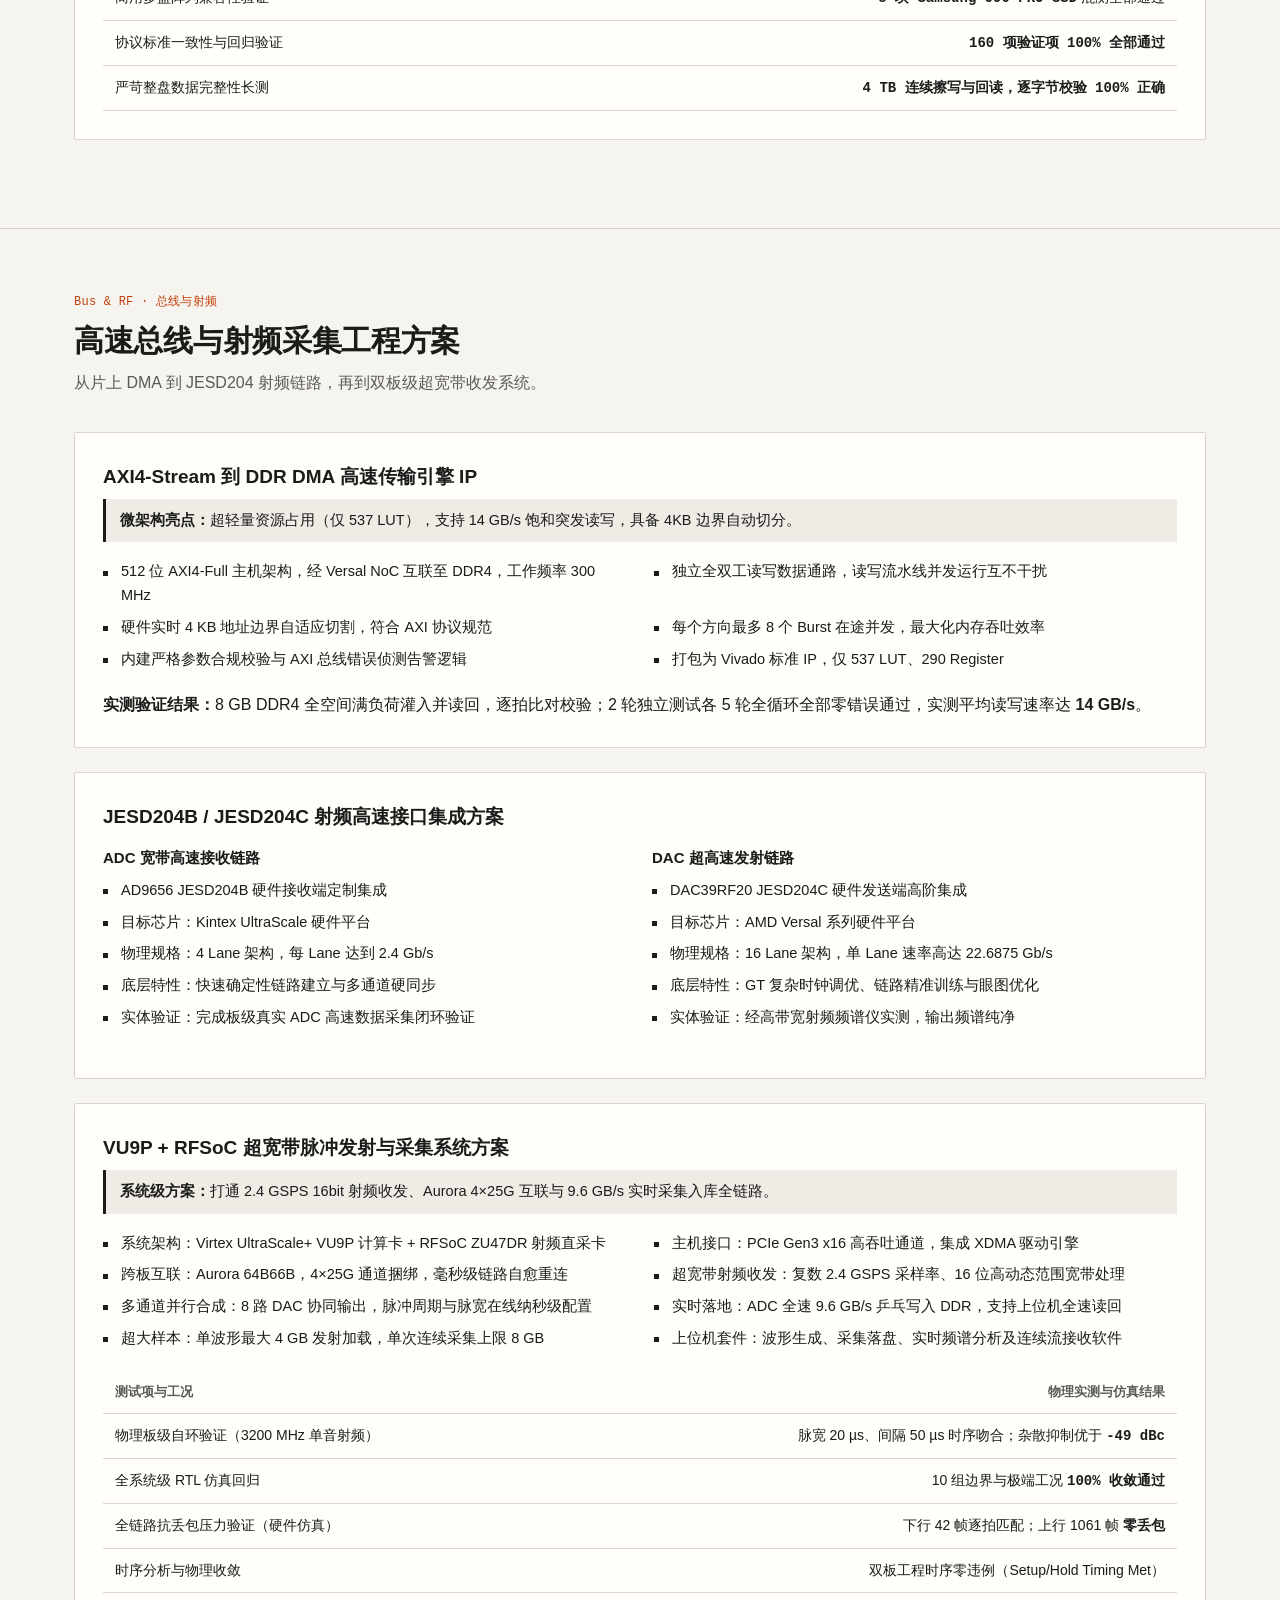
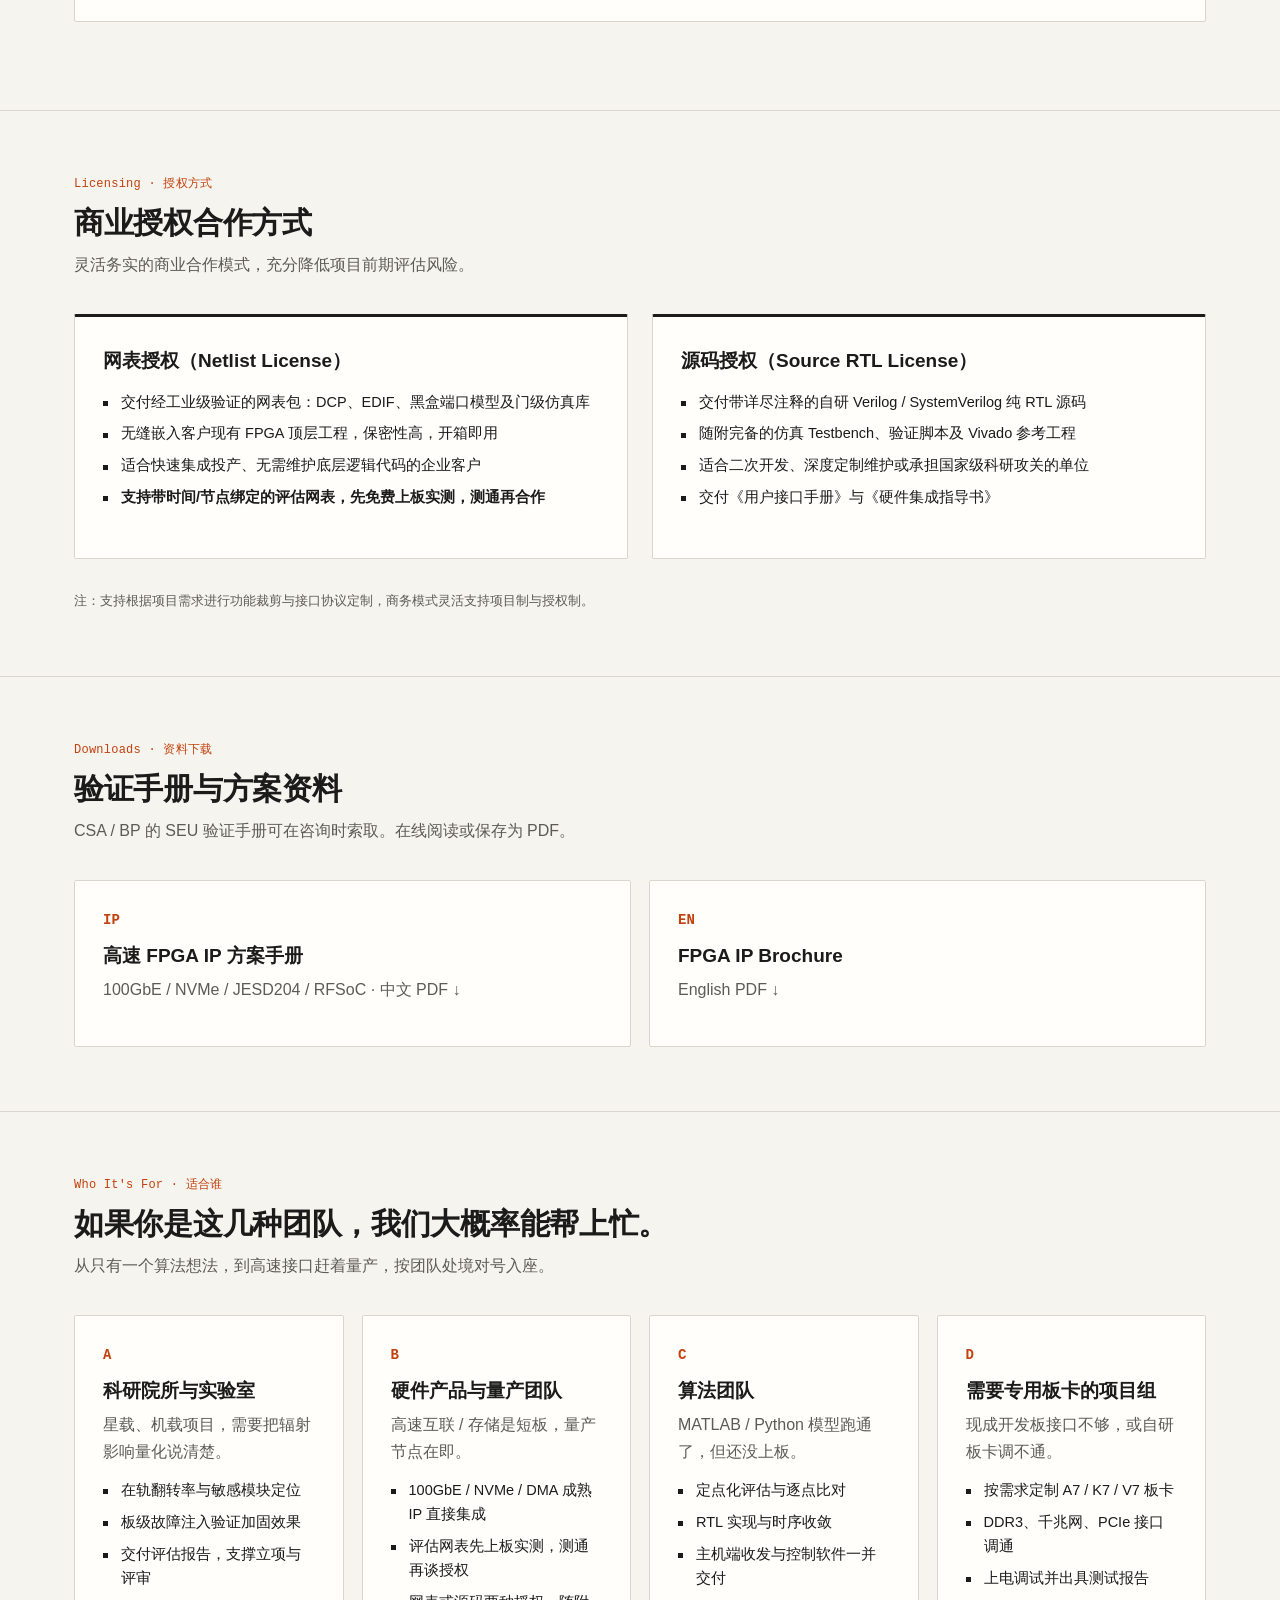
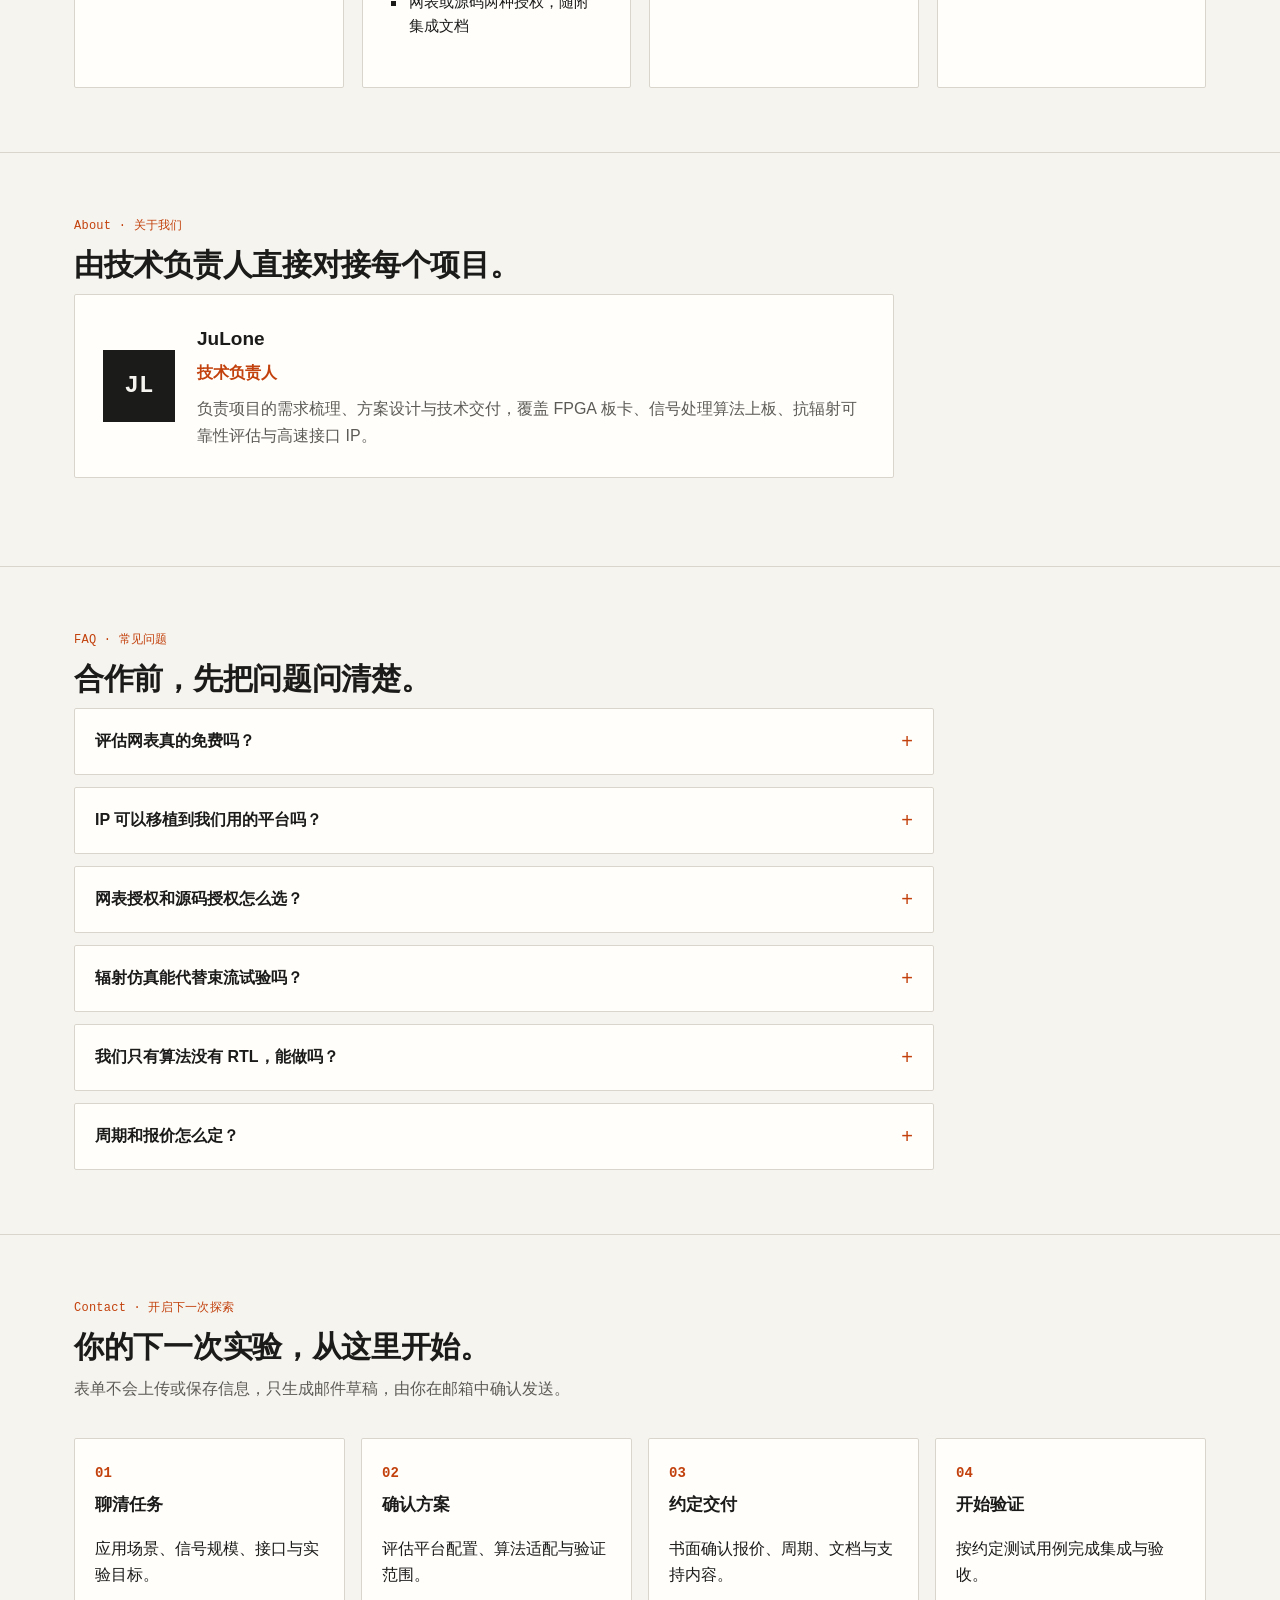
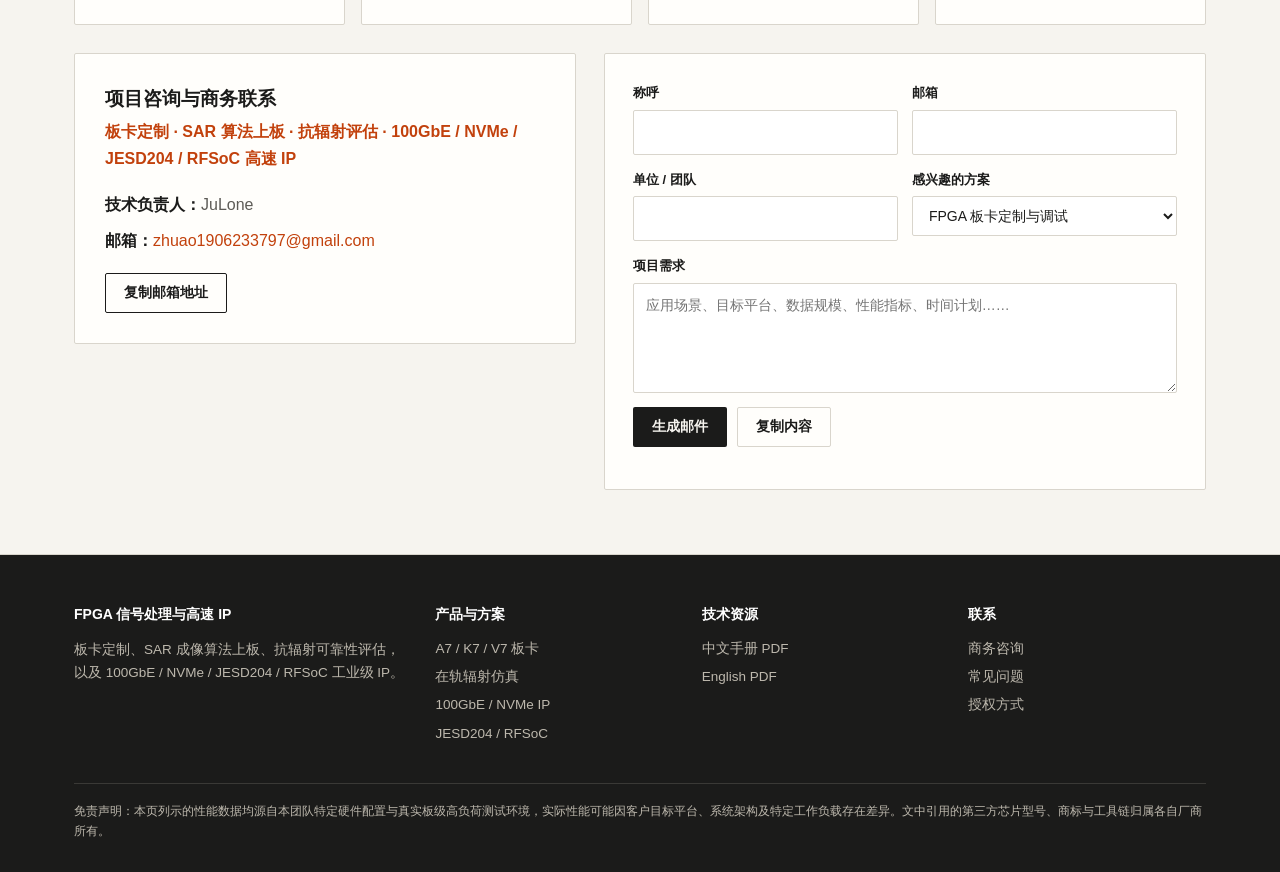
==== commit 0d7c10c1: "Add interactive in-orbit radiation effects Monte Carlo lab radiation-lab.html: client-side Monte Car" ====
--- a/index.html
+++ b/index.html
@@ -480,6 +480,12 @@
         <p class="note">当前模型尚未包含太阳粒子事件、俘获质子与总剂量效应；仿真用于设计阶段评估，不替代束流试验。</p>
       </article>
     </div>
+    <a href="radiation-lab.html" class="card" style="display:block;text-decoration:none;color:inherit;border-color:var(--accent);background:linear-gradient(135deg,rgba(201,111,59,.08),rgba(154,63,31,.05))">
+      <div class="idx" style="margin-bottom:6px">Interactive · 在线仿真</div>
+      <h3>在轨辐射效应仿真实验室 — 点进去，看着比特翻转发生</h3>
+      <p class="tag">真实 SPENVIS CREME96 LET 谱抽样 + Lee 2014 实测 Weibull 截面，速率标定到平台验证值。可选资源、加固方式与时间加速，实时 Monte Carlo 对比模型预测。</p>
+      <span class="btn btn-p" style="margin-top:10px;display:inline-block">▶ 打开仿真实验室</span>
+    </a>
   </div>
 </section>
 
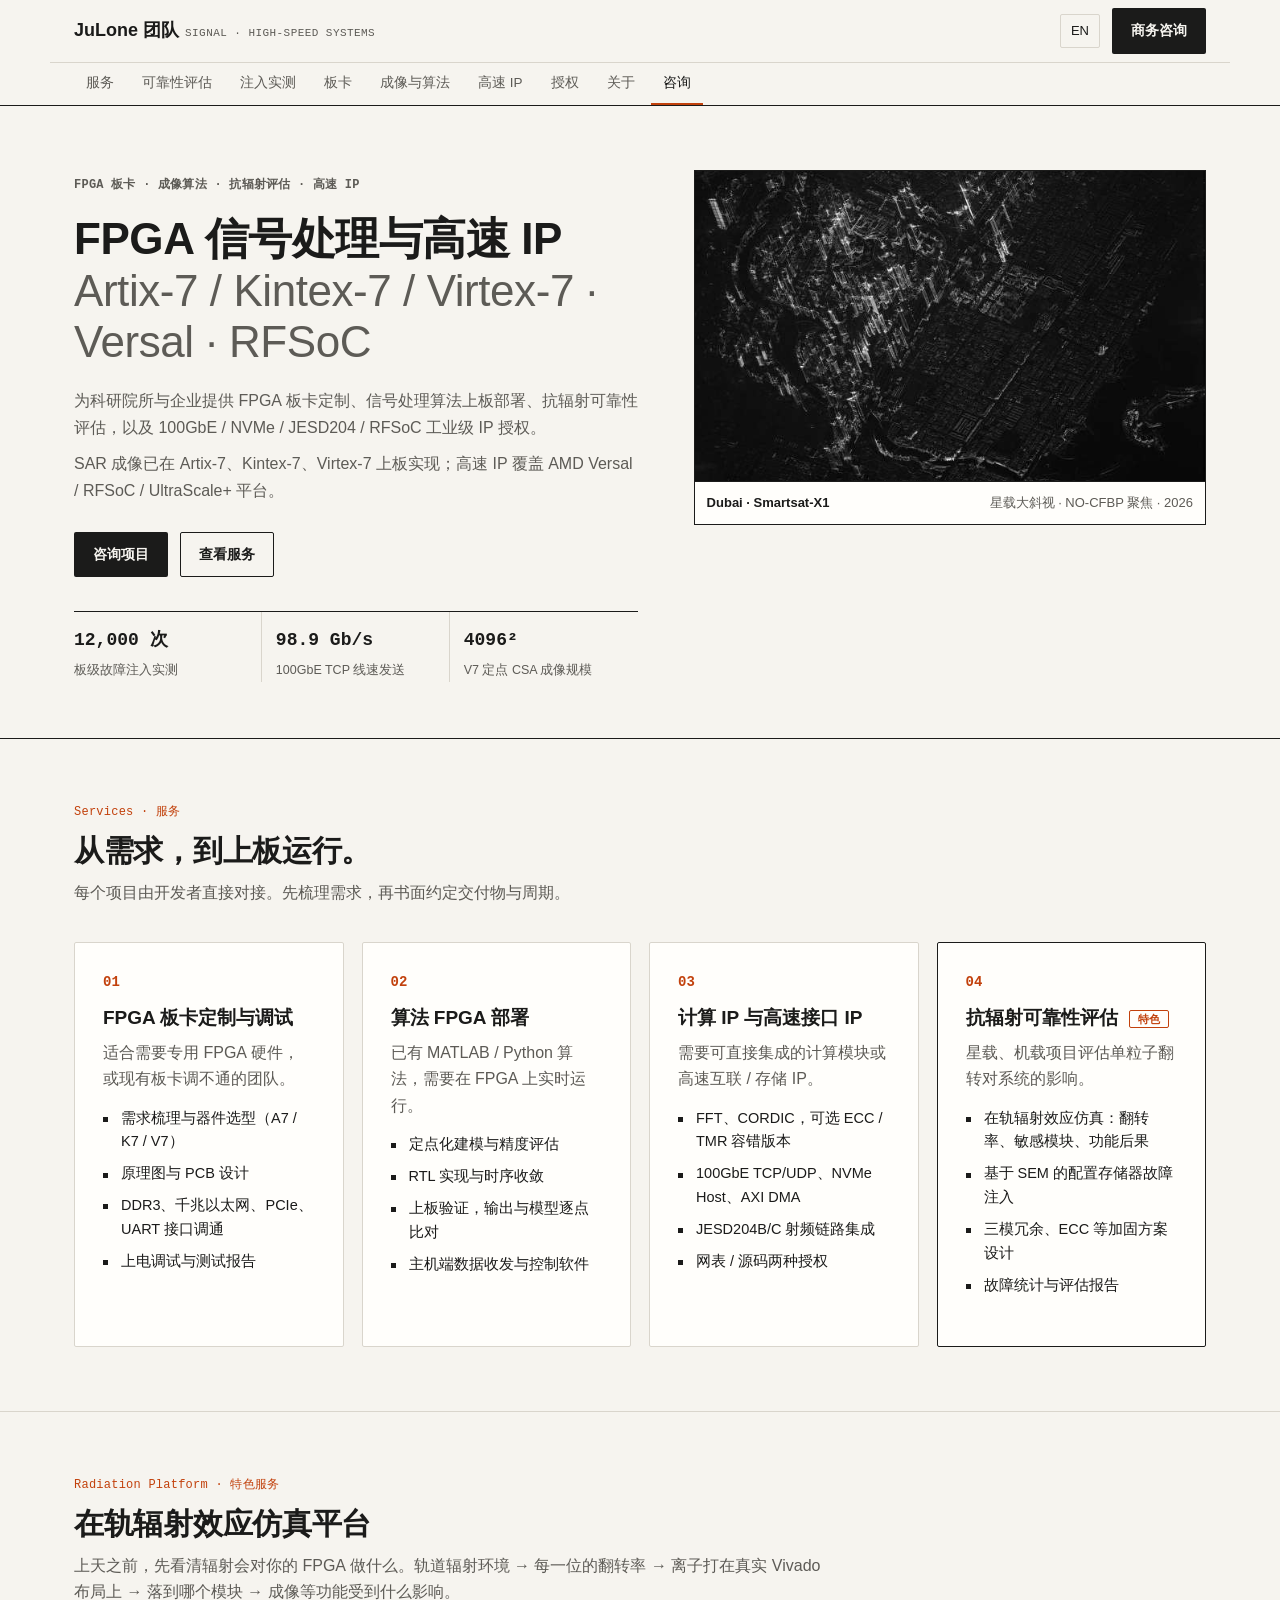
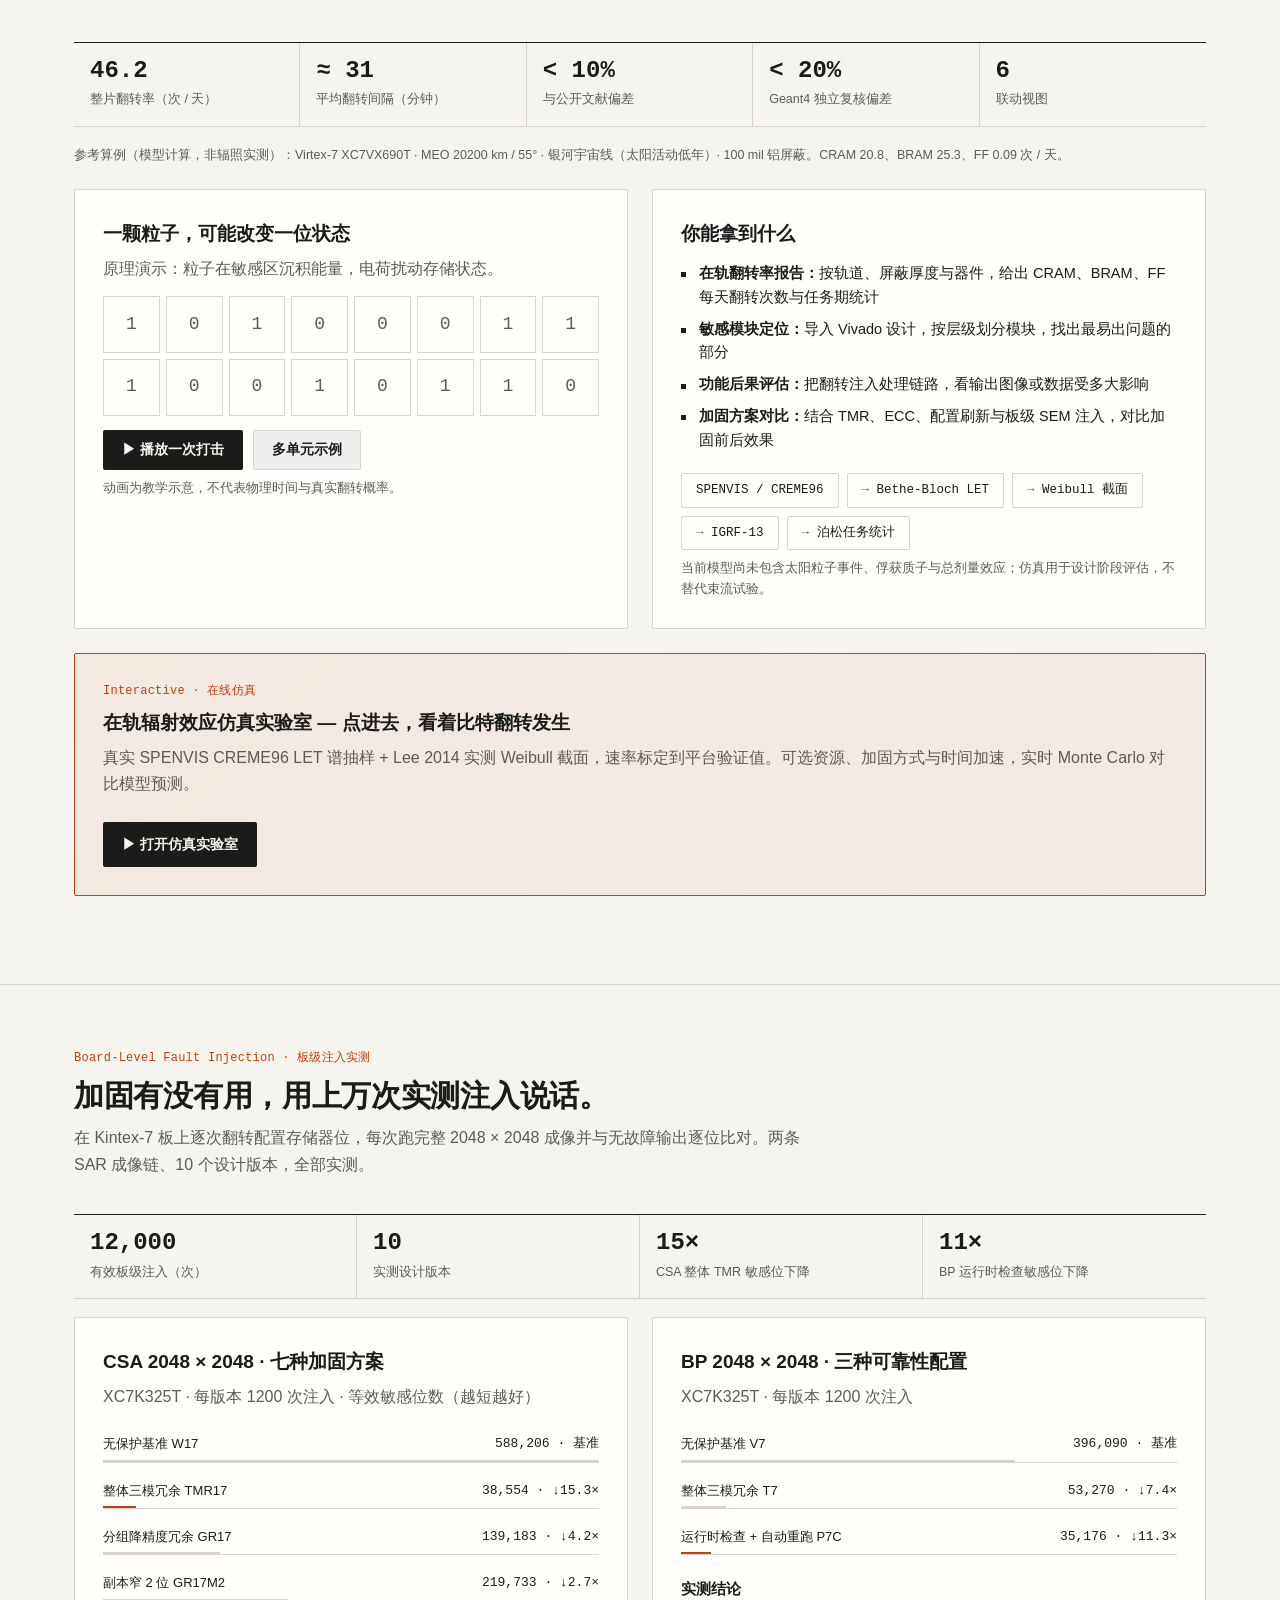
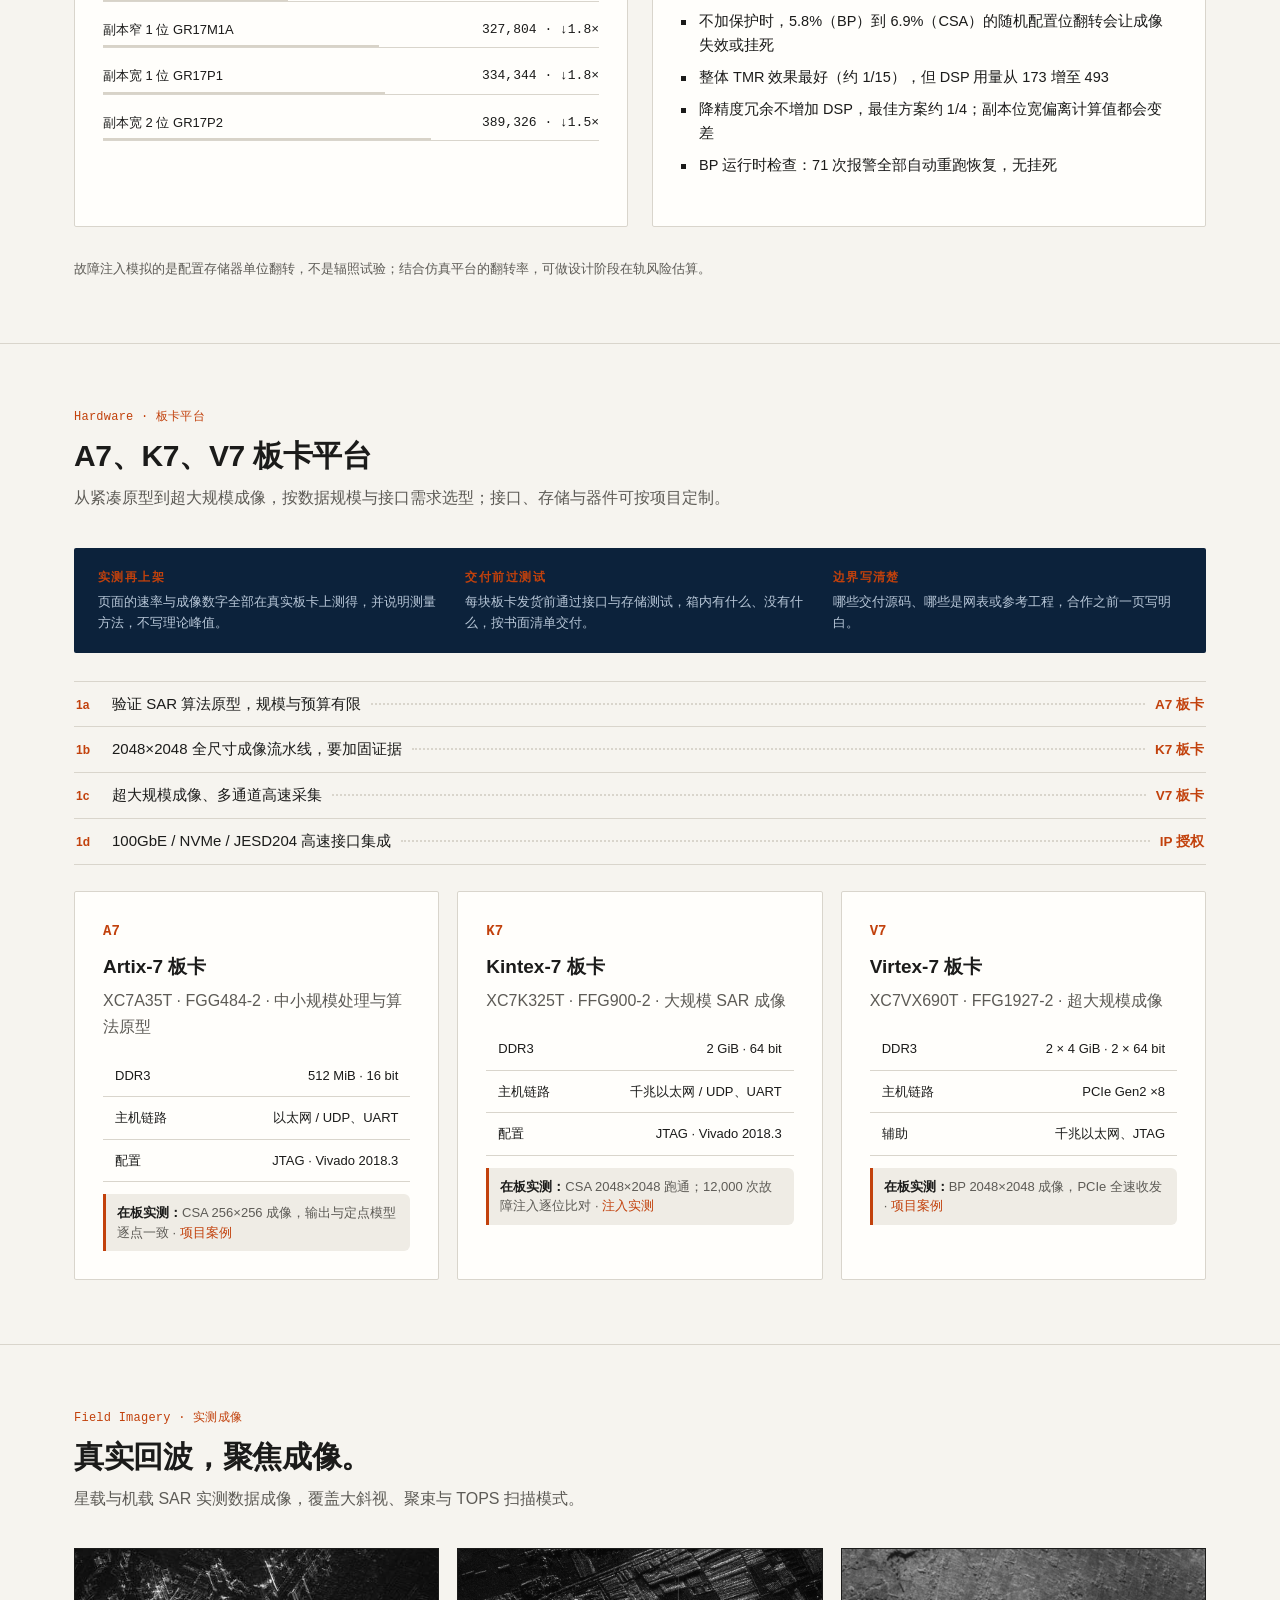
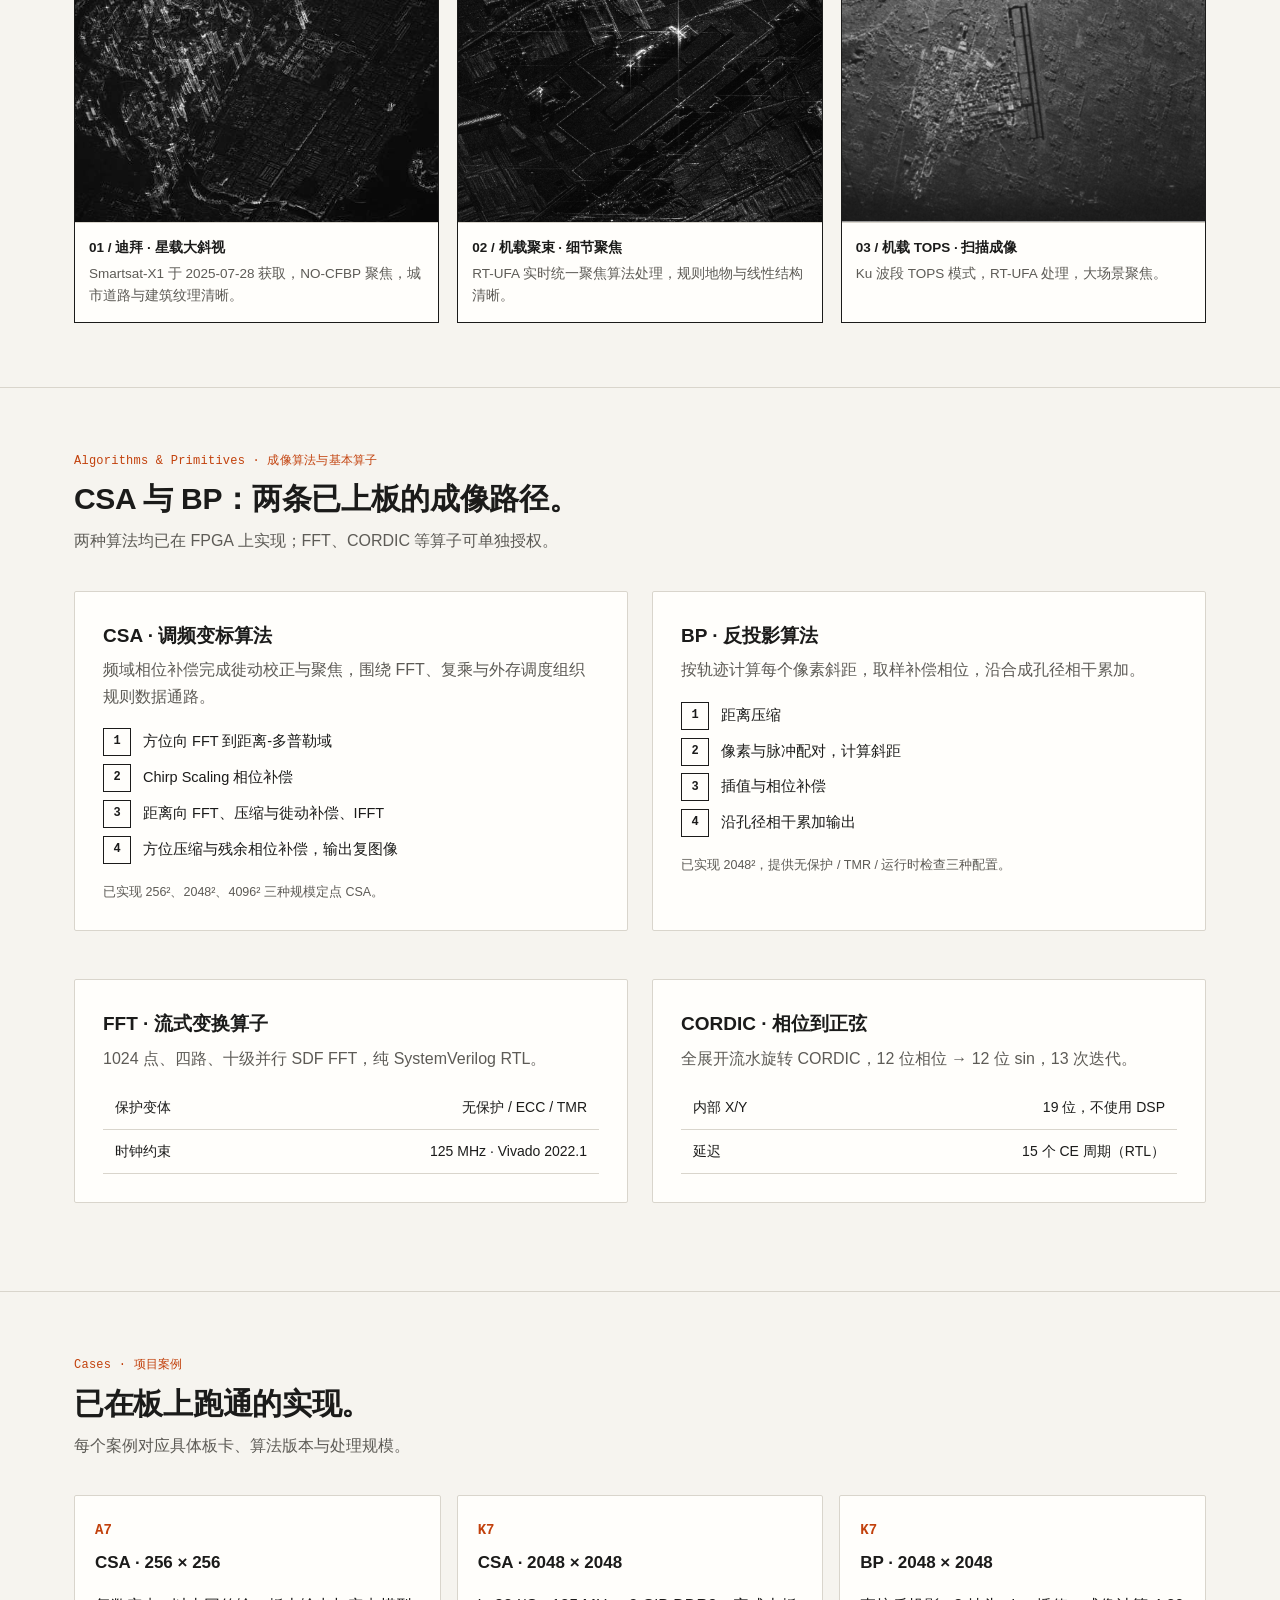
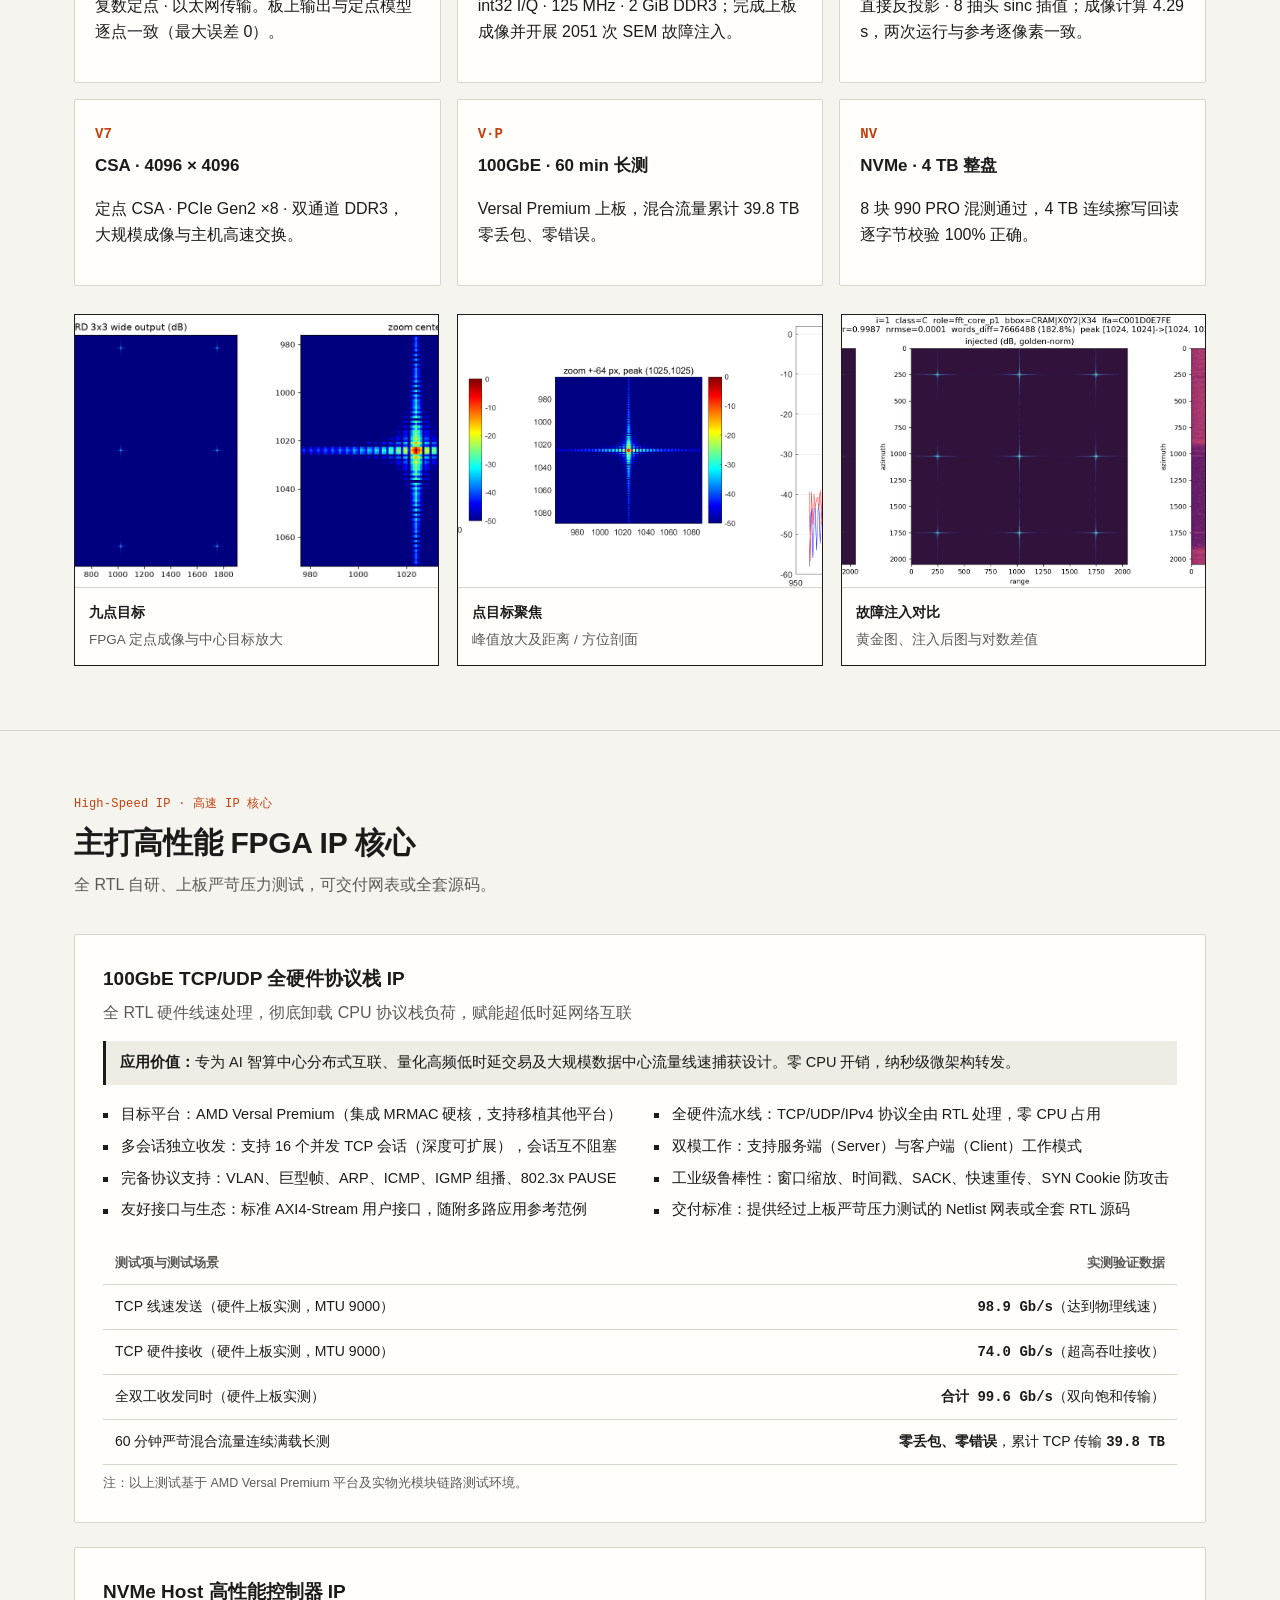
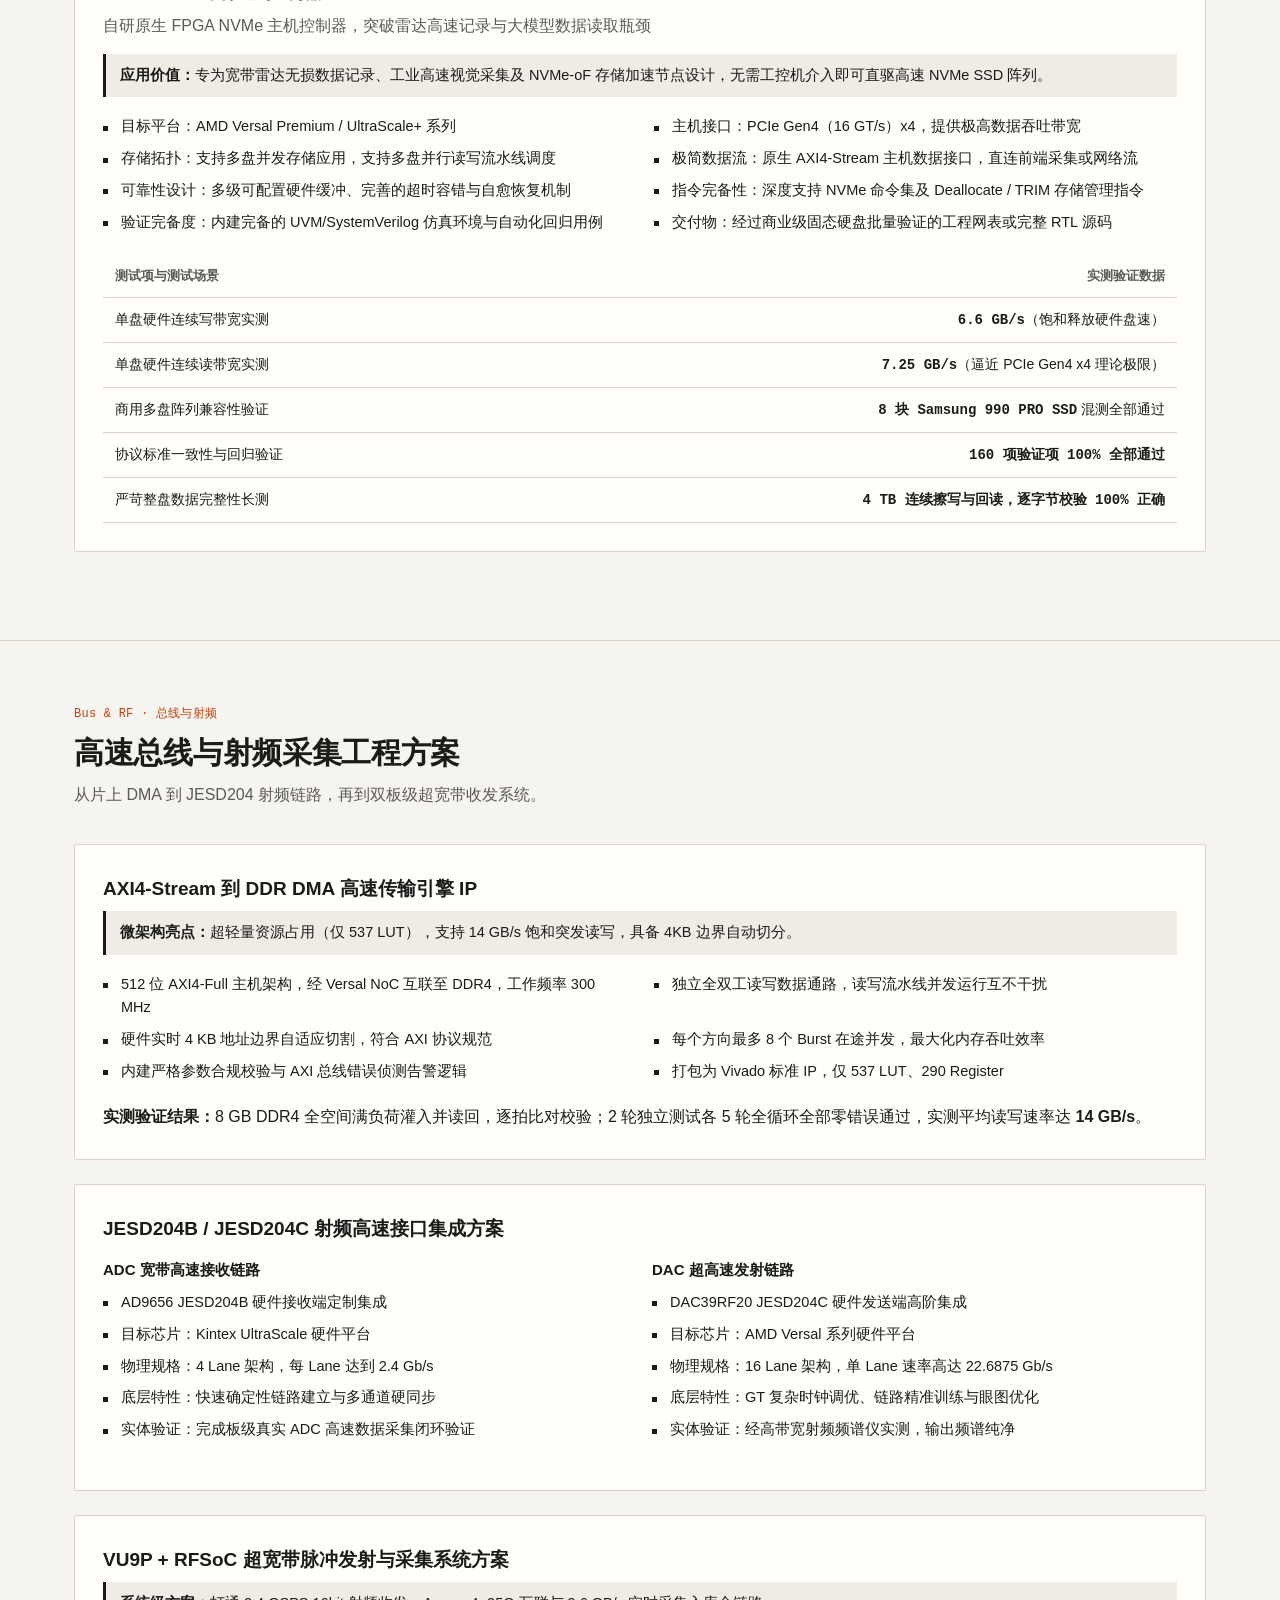
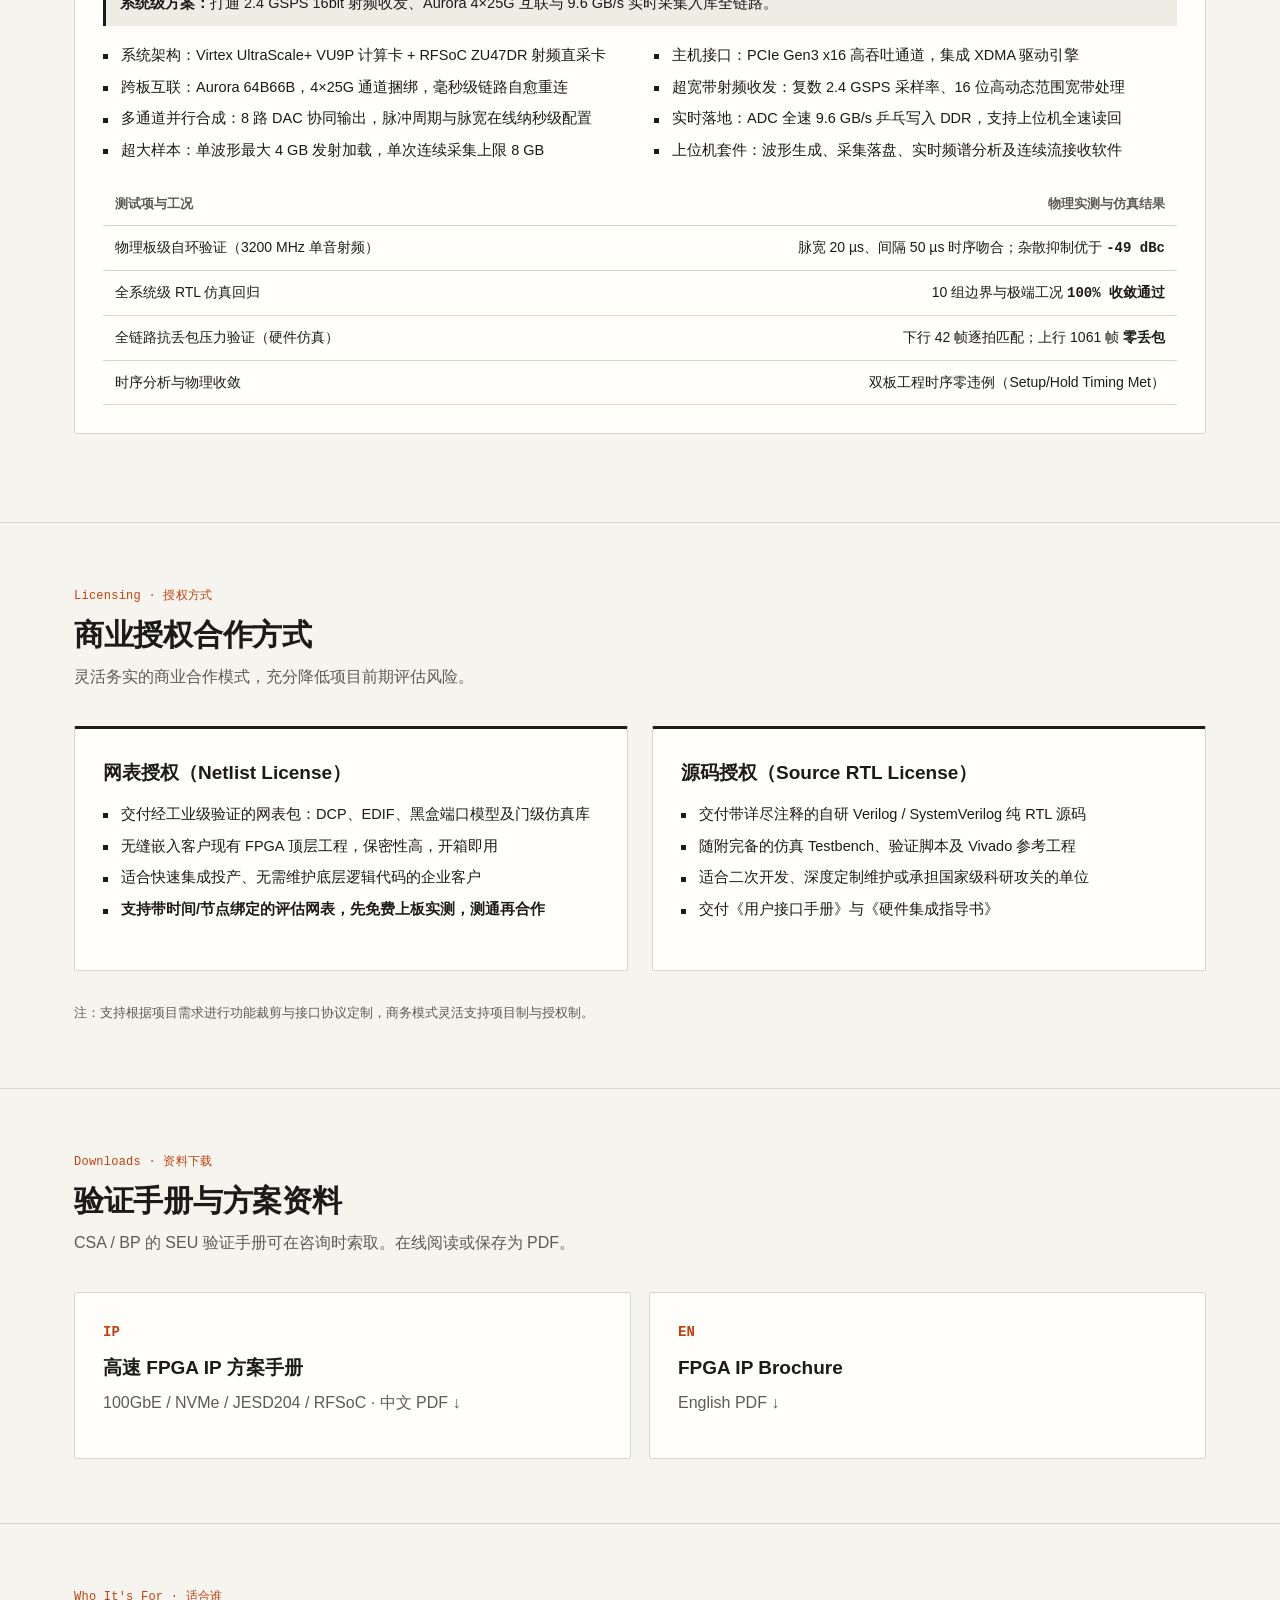
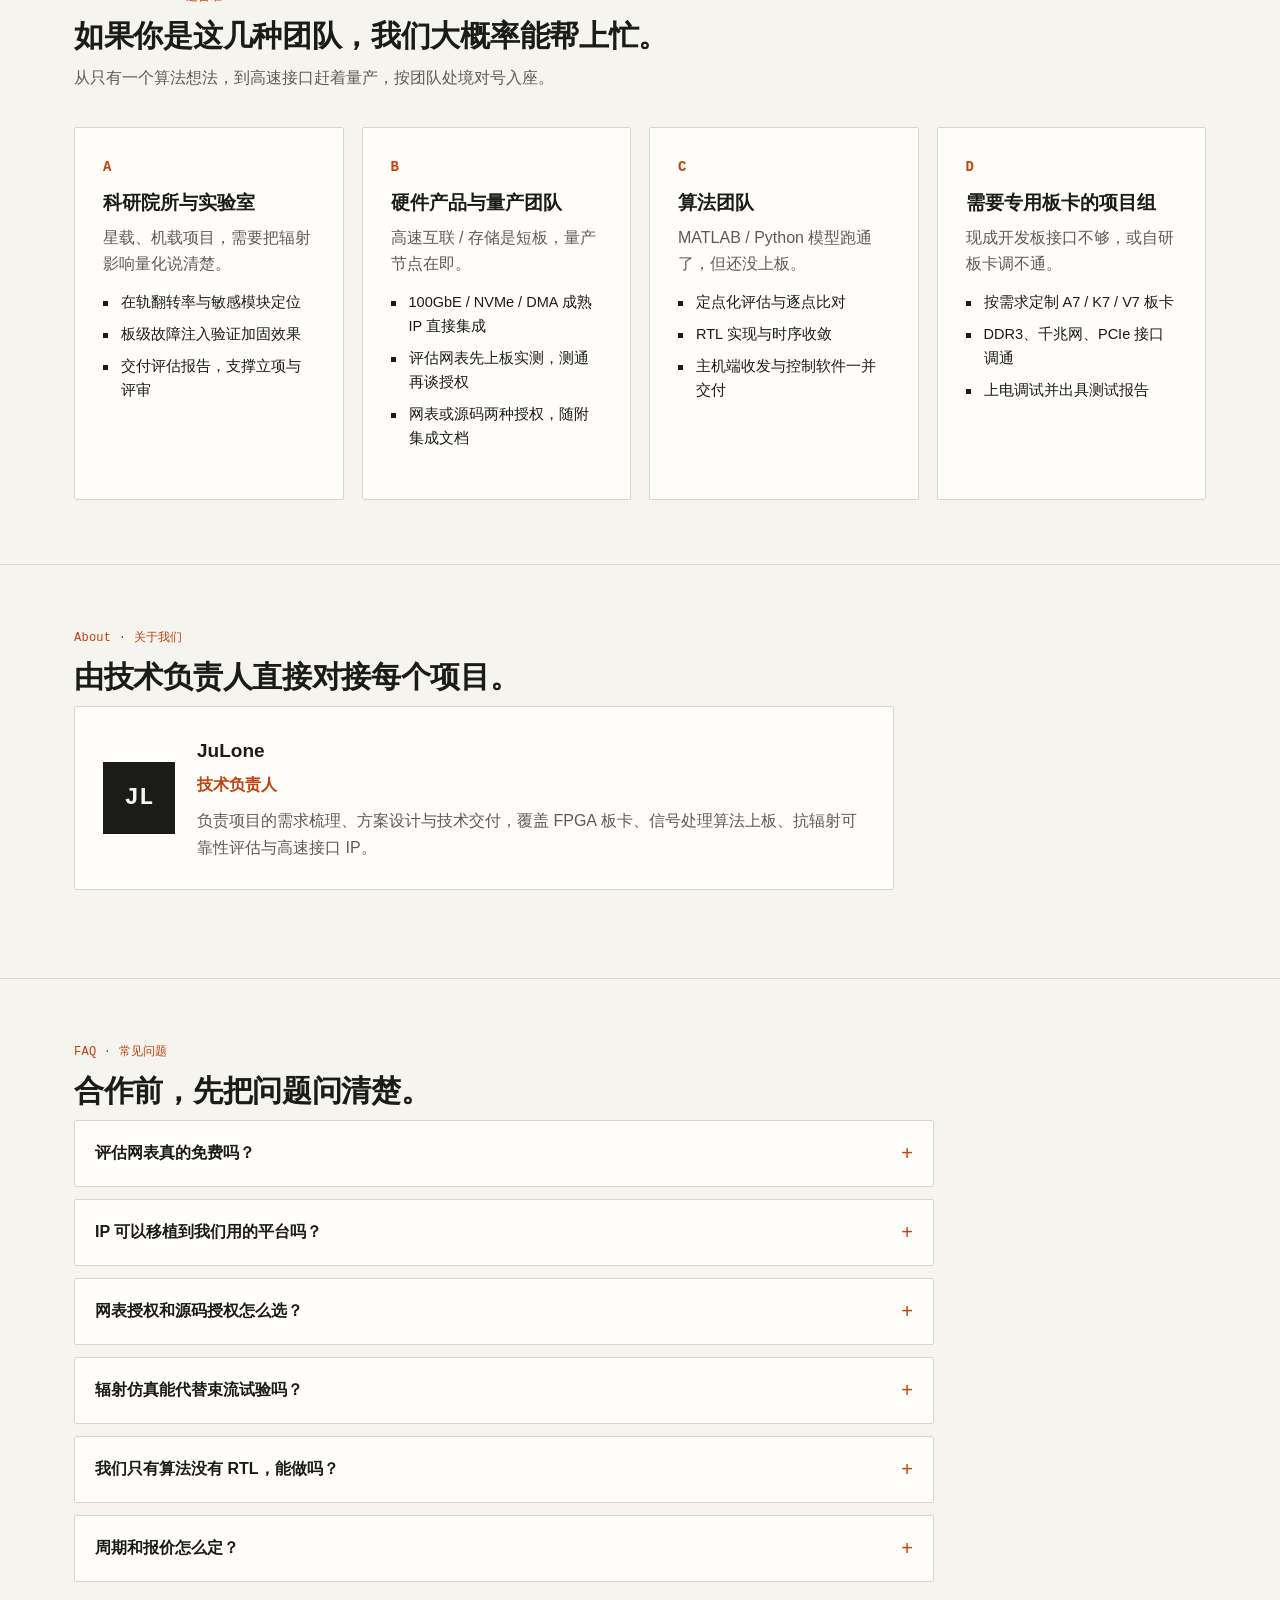
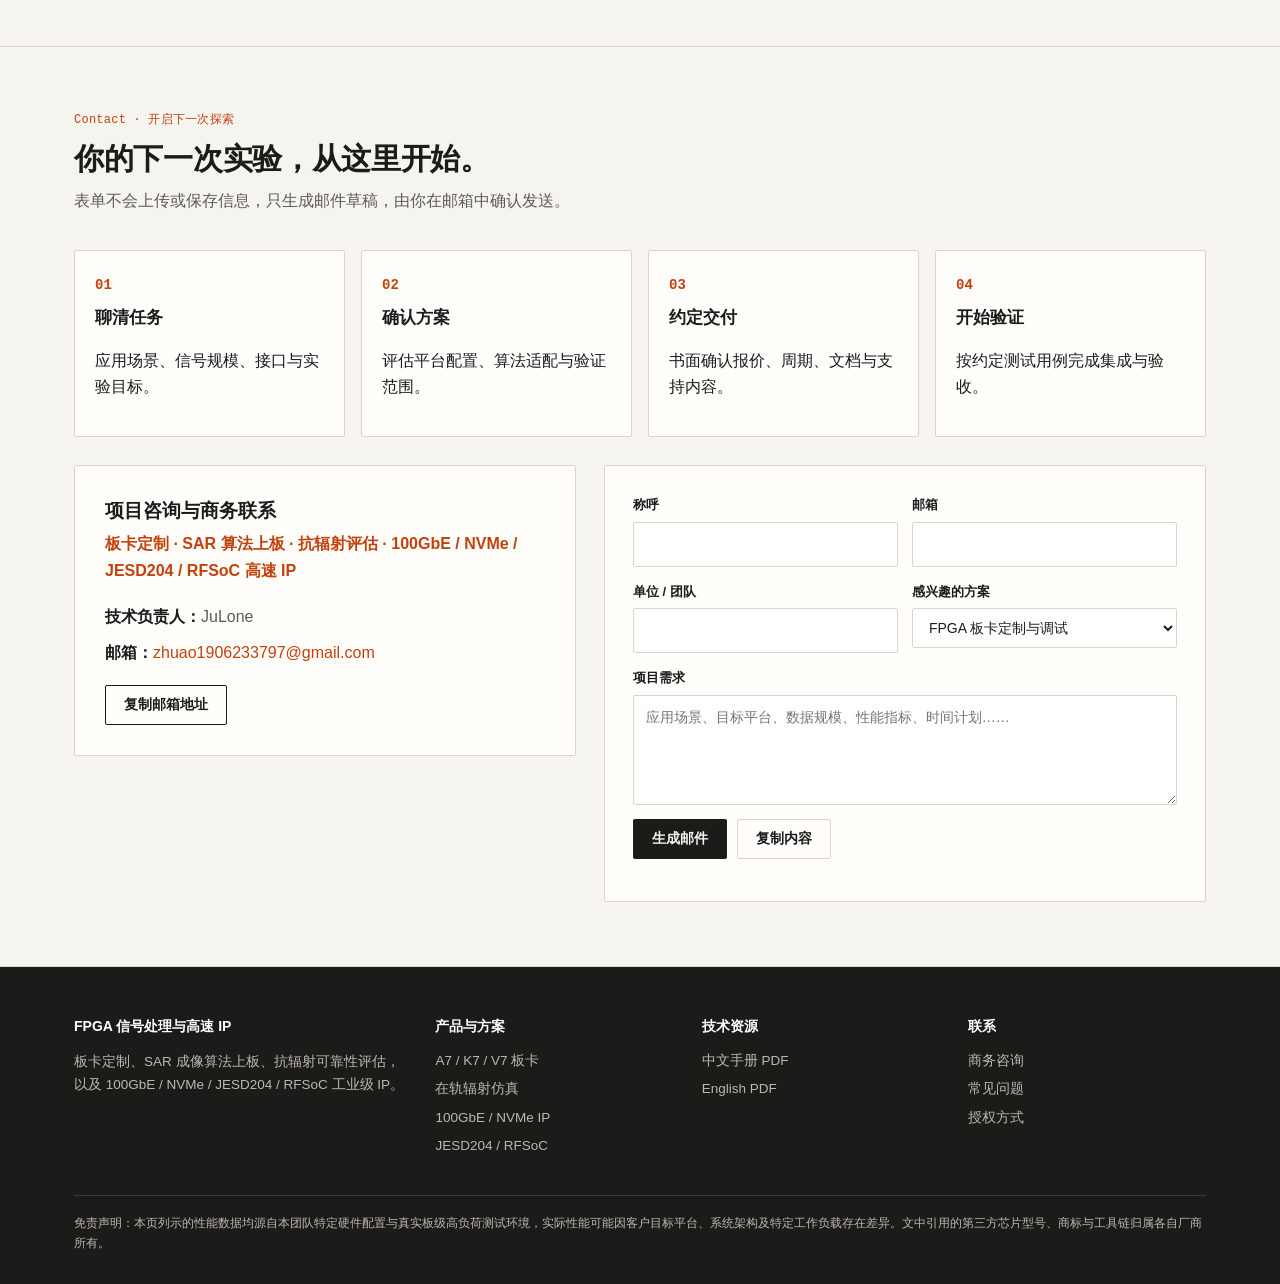
==== commit 8c39dc78: "Restyle boards section after Near Field Supply patterns - Trust band (measured-first / tested-before" ====
--- a/index.html
+++ b/index.html
@@ -102,6 +102,18 @@
 .qa summary::-webkit-details-marker{display:none}
 .qa summary:after{content:"+";color:var(--primary);font-size:20px;font-weight:400;flex-shrink:0}
 .qa[open] summary:after{content:"\2013"}
+.trust{display:grid;grid-template-columns:repeat(3,1fr);gap:18px;background:var(--dark);color:#fff;border-radius:var(--radius);padding:20px 24px;margin:20px 0 28px}
+.trust h4{font-size:12px;letter-spacing:.12em;text-transform:uppercase;color:var(--accent);margin:0 0 5px}
+.trust p{font-size:13px;color:var(--dark-muted);margin:0;line-height:1.55}
+.finder{margin:0 0 26px;border-top:1px solid var(--border)}
+.finder a{display:flex;align-items:baseline;gap:10px;padding:10px 2px;border-bottom:1px solid var(--border);color:var(--text);text-decoration:none;font-size:15px}
+.finder a:hover{color:var(--primary)}
+.finder .fno{font-size:12px;color:var(--primary);font-weight:700;min-width:26px}
+.finder .fdots{flex:1;border-bottom:2px dotted var(--border);transform:translateY(-4px)}
+.finder .fto{font-weight:700;color:var(--primary);white-space:nowrap;font-size:13.5px}
+.evidence{margin-top:12px;padding:9px 11px;background:var(--pale);border-left:3px solid var(--primary);font-size:13px;color:var(--muted);border-radius:0 6px 6px 0;line-height:1.5}
+.evidence b{color:var(--text)}
+@media(max-width:900px){.trust{grid-template-columns:1fr}}
 .qa p{color:var(--muted);margin:10px 0 0;font-size:14.5px}
 @media(max-width:900px){.hero-g,.two,.contact,.fg{grid-template-columns:1fr}.hero h1{font-size:32px}
 .kpis{grid-template-columns:1fr 1fr}.feat,.steps,form{grid-template-columns:1fr}.chips{grid-template-columns:1fr}}
@@ -540,13 +552,27 @@
     <div class="idx">Hardware · 板卡平台</div>
     <h2>A7、K7、V7 板卡平台</h2>
     <p class="lead">从紧凑原型到超大规模成像，按数据规模与接口需求选型；接口、存储与器件可按项目定制。</p>
+    <div class="trust">
+      <div><h4>实测再上架</h4><p>页面的速率与成像数字全部在真实板卡上测得，并说明测量方法，不写理论峰值。</p></div>
+      <div><h4>交付前过测试</h4><p>每块板卡发货前通过接口与存储测试，箱内有什么、没有什么，按书面清单交付。</p></div>
+      <div><h4>边界写清楚</h4><p>哪些交付源码、哪些是网表或参考工程，合作之前一页写明白。</p></div>
+    </div>
+    <div class="finder">
+      <a href="#cases"><span class="fno">1a</span>验证 SAR 算法原型，规模与预算有限<span class="fdots"></span><span class="fto">A7 板卡</span></a>
+      <a href="#injection"><span class="fno">1b</span>2048×2048 全尺寸成像流水线，要加固证据<span class="fdots"></span><span class="fto">K7 板卡</span></a>
+      <a href="#cases"><span class="fno">1c</span>超大规模成像、多通道高速采集<span class="fdots"></span><span class="fto">V7 板卡</span></a>
+      <a href="#ip"><span class="fno">1d</span>100GbE / NVMe / JESD204 高速接口集成<span class="fdots"></span><span class="fto">IP 授权</span></a>
+    </div>
     <div class="svc three">
       <article class="card"><i class="no">A7</i><h3>Artix-7 板卡</h3><p class="tag">XC7A35T · FGG484-2 · 中小规模处理与算法原型</p>
-        <table><tr><td>DDR3</td><td class="r">512 MiB · 16 bit</td></tr><tr><td>主机链路</td><td class="r">以太网 / UDP、UART</td></tr><tr><td>配置</td><td class="r">JTAG · Vivado 2018.3</td></tr></table></article>
+        <table><tr><td>DDR3</td><td class="r">512 MiB · 16 bit</td></tr><tr><td>主机链路</td><td class="r">以太网 / UDP、UART</td></tr><tr><td>配置</td><td class="r">JTAG · Vivado 2018.3</td></tr></table>
+        <div class="evidence"><b>在板实测：</b>CSA 256×256 成像，输出与定点模型逐点一致 · <a href="#cases">项目案例</a></div></article>
       <article class="card"><i class="no">K7</i><h3>Kintex-7 板卡</h3><p class="tag">XC7K325T · FFG900-2 · 大规模 SAR 成像</p>
-        <table><tr><td>DDR3</td><td class="r">2 GiB · 64 bit</td></tr><tr><td>主机链路</td><td class="r">千兆以太网 / UDP、UART</td></tr><tr><td>配置</td><td class="r">JTAG · Vivado 2018.3</td></tr></table></article>
+        <table><tr><td>DDR3</td><td class="r">2 GiB · 64 bit</td></tr><tr><td>主机链路</td><td class="r">千兆以太网 / UDP、UART</td></tr><tr><td>配置</td><td class="r">JTAG · Vivado 2018.3</td></tr></table>
+        <div class="evidence"><b>在板实测：</b>CSA 2048×2048 跑通；12,000 次故障注入逐位比对 · <a href="#injection">注入实测</a></div></article>
       <article class="card"><i class="no">V7</i><h3>Virtex-7 板卡</h3><p class="tag">XC7VX690T · FFG1927-2 · 超大规模成像</p>
-        <table><tr><td>DDR3</td><td class="r">2 × 4 GiB · 2 × 64 bit</td></tr><tr><td>主机链路</td><td class="r">PCIe Gen2 ×8</td></tr><tr><td>辅助</td><td class="r">千兆以太网、JTAG</td></tr></table></article>
+        <table><tr><td>DDR3</td><td class="r">2 × 4 GiB · 2 × 64 bit</td></tr><tr><td>主机链路</td><td class="r">PCIe Gen2 ×8</td></tr><tr><td>辅助</td><td class="r">千兆以太网、JTAG</td></tr></table>
+        <div class="evidence"><b>在板实测：</b>BP 2048×2048 成像，PCIe 全速收发 · <a href="#cases">项目案例</a></div></article>
     </div>
   </div>
 </section>
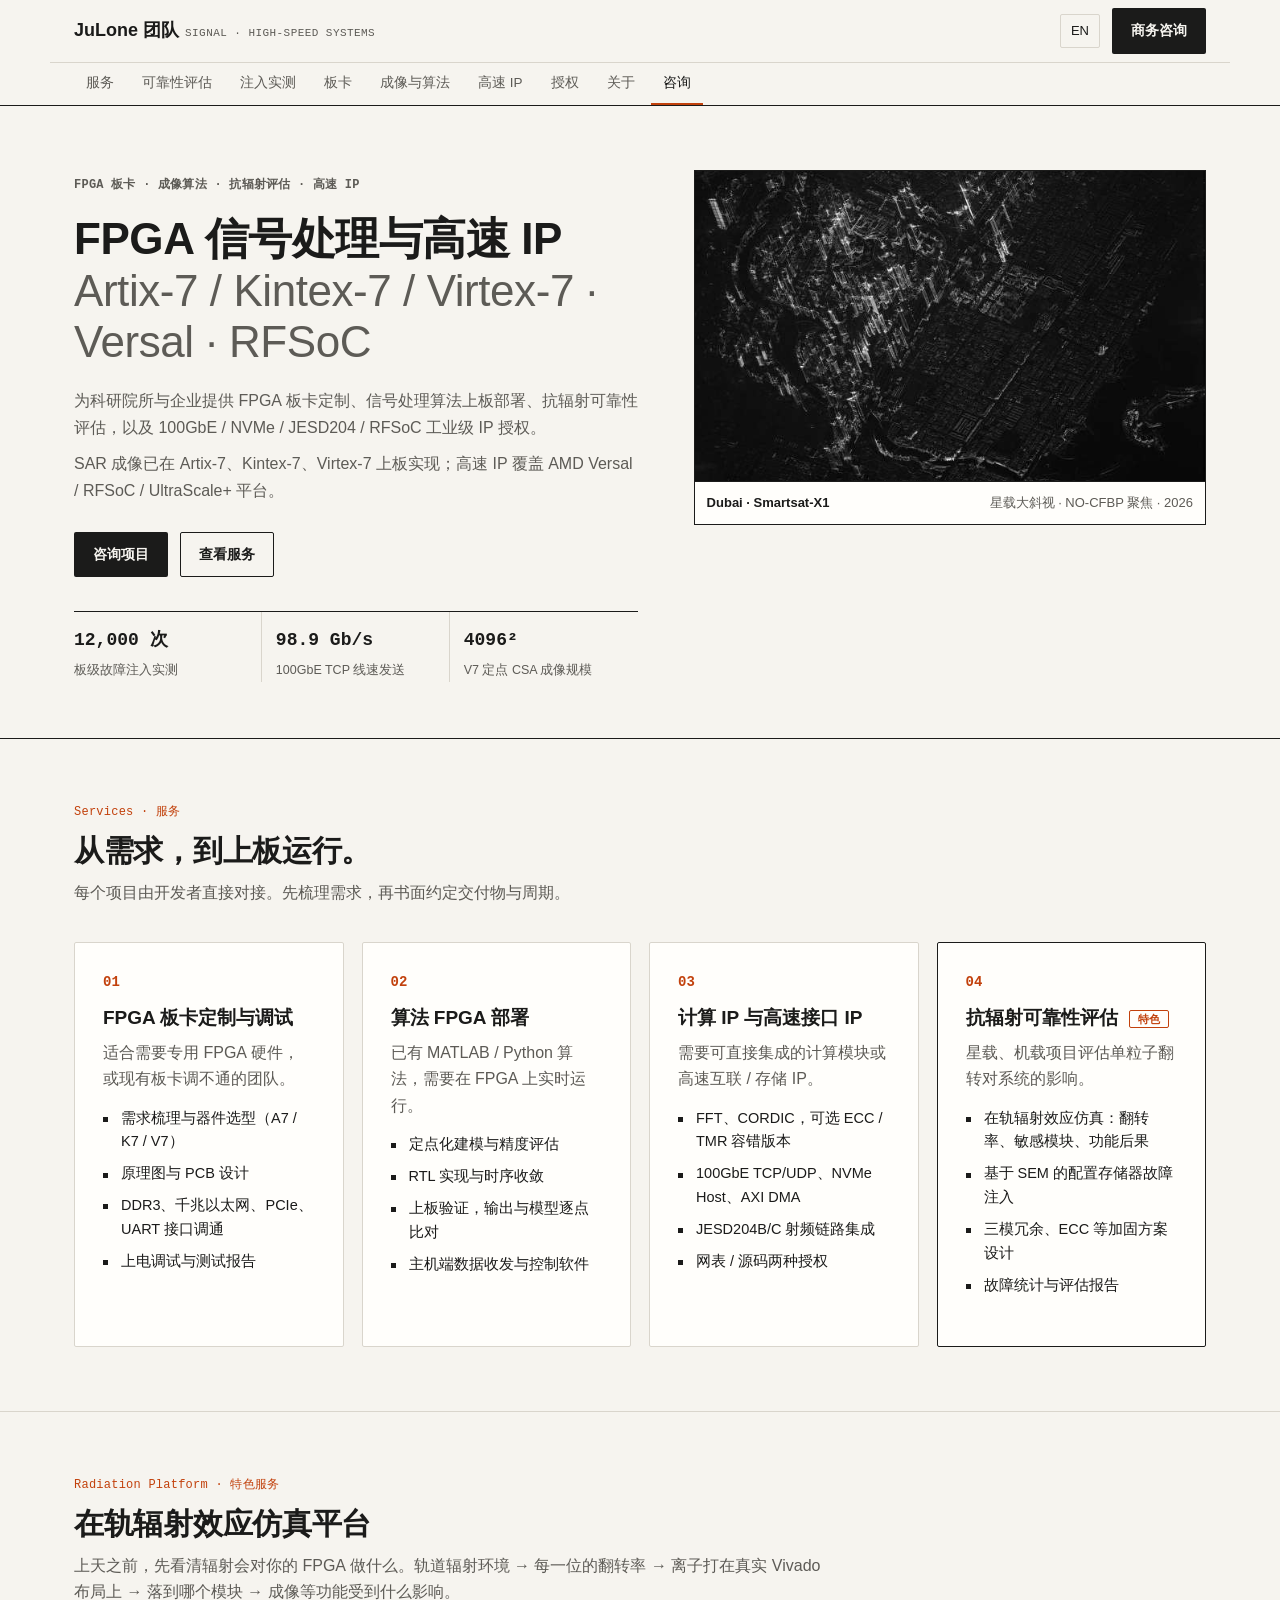
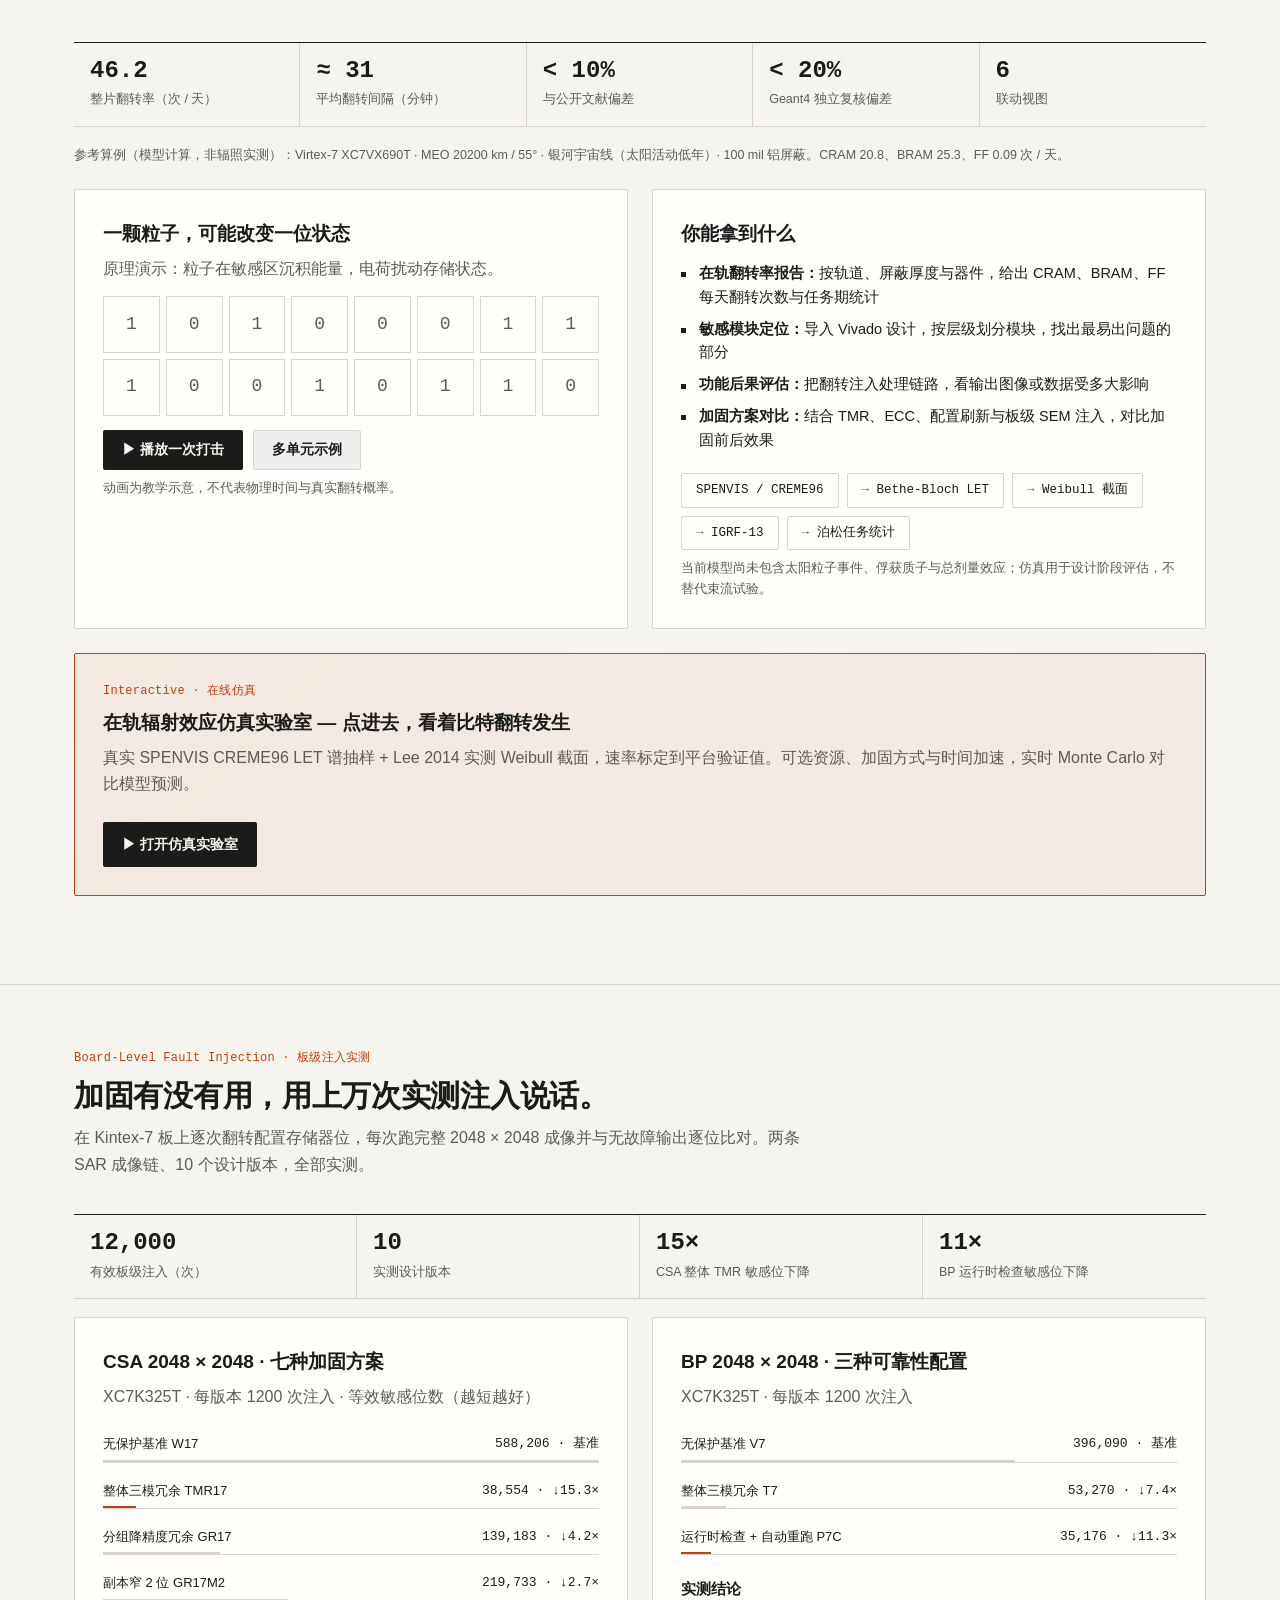
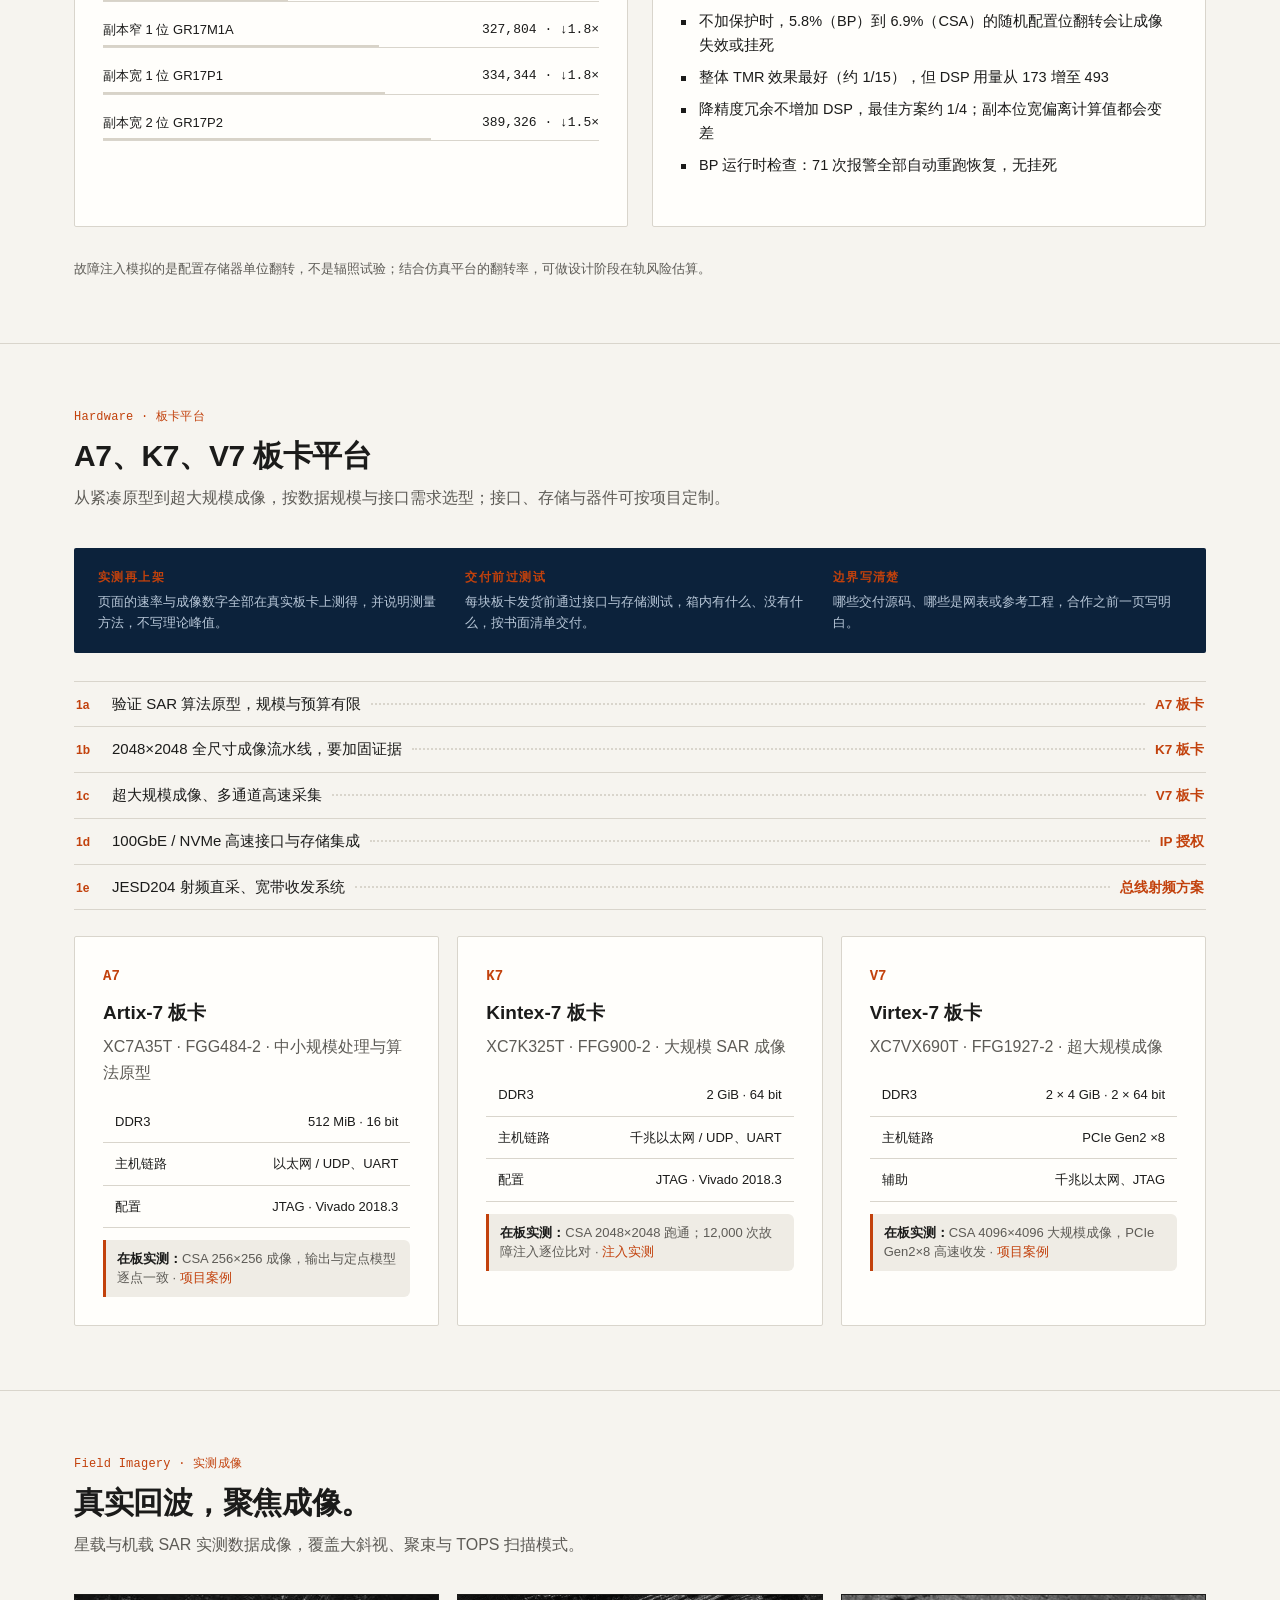
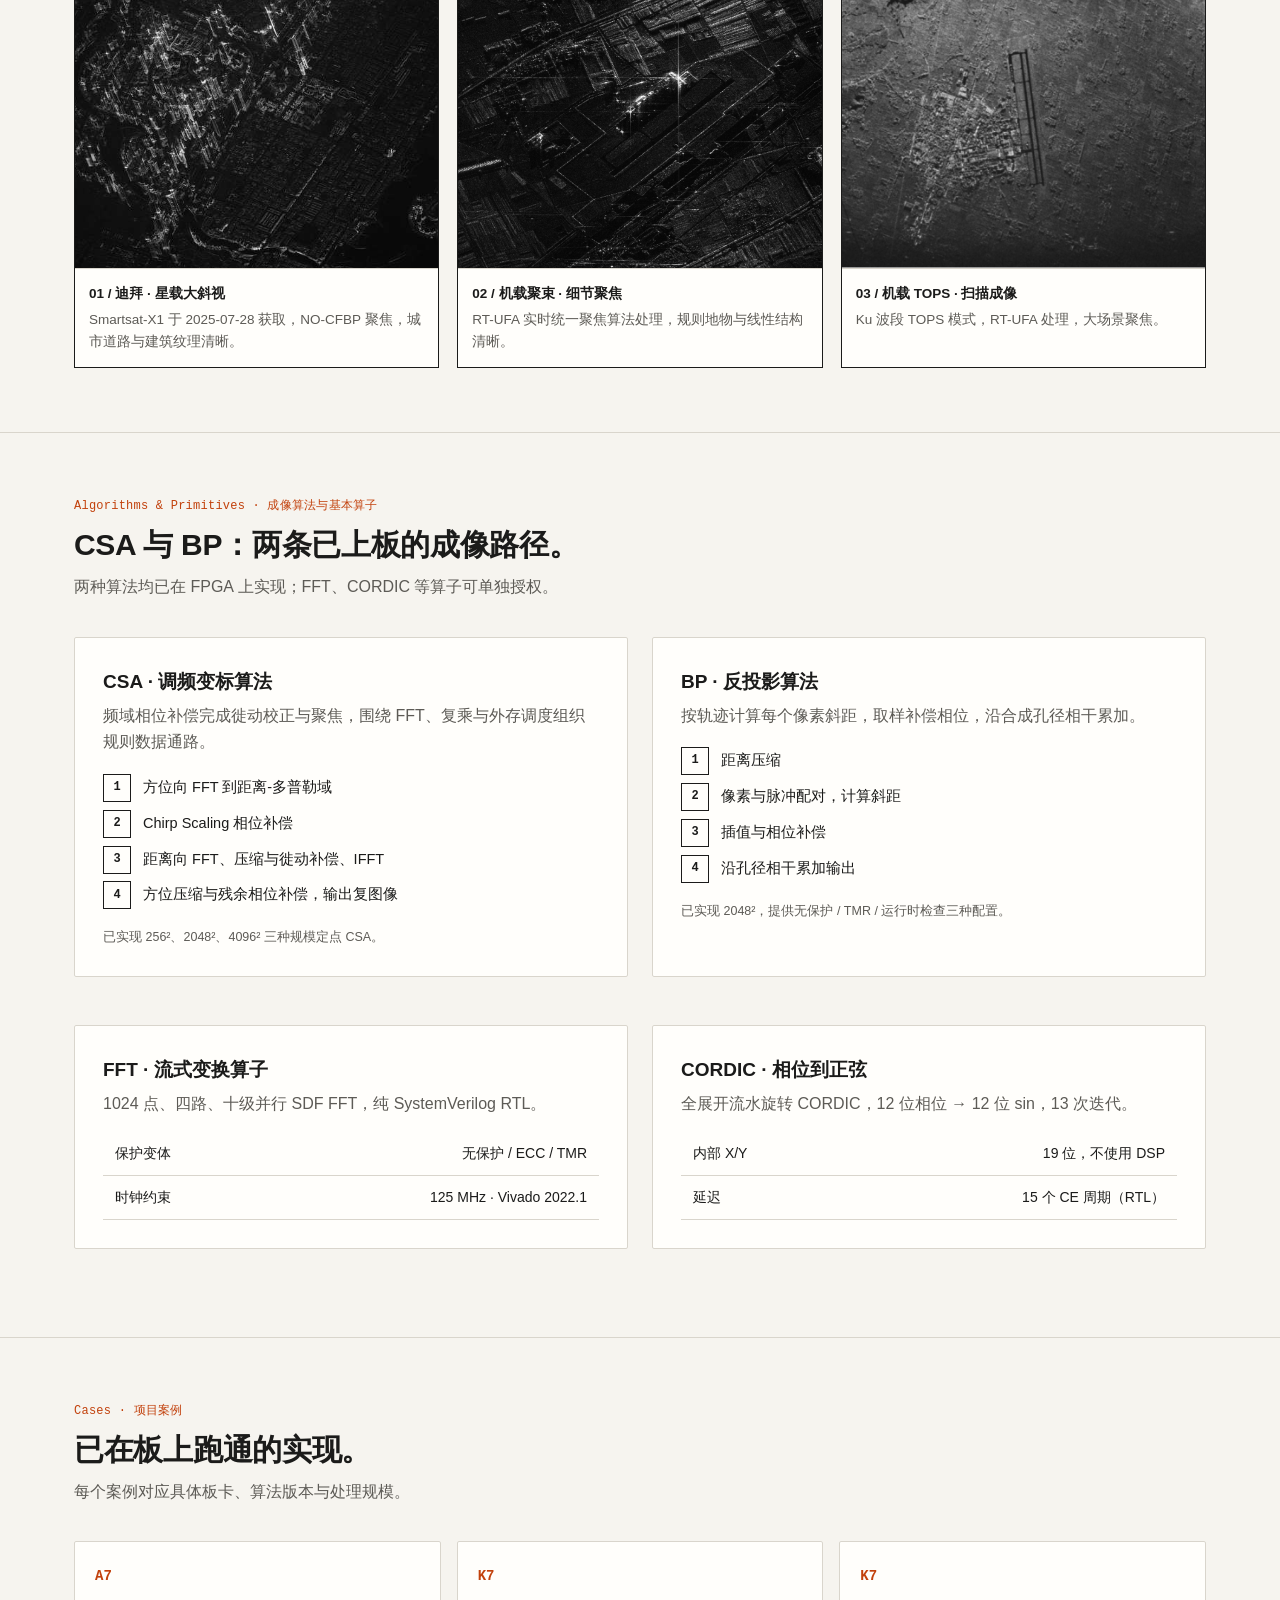
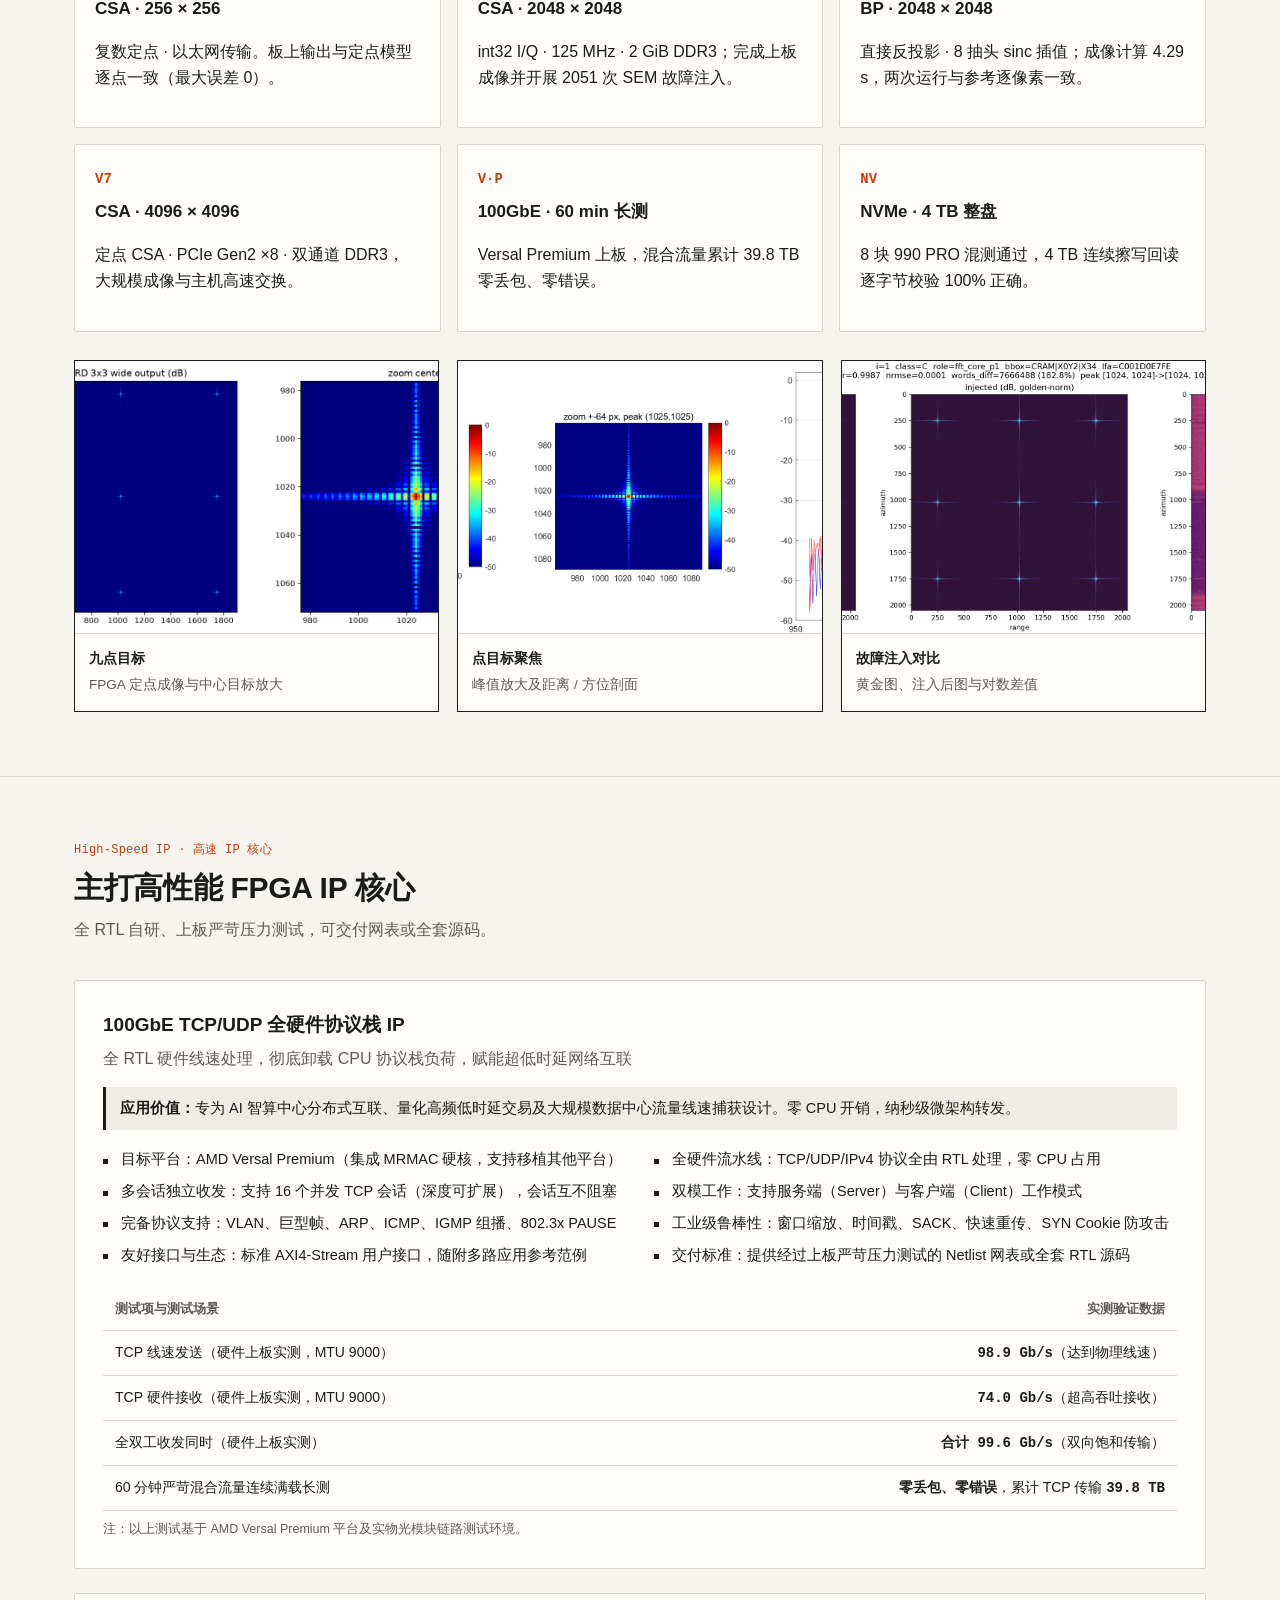
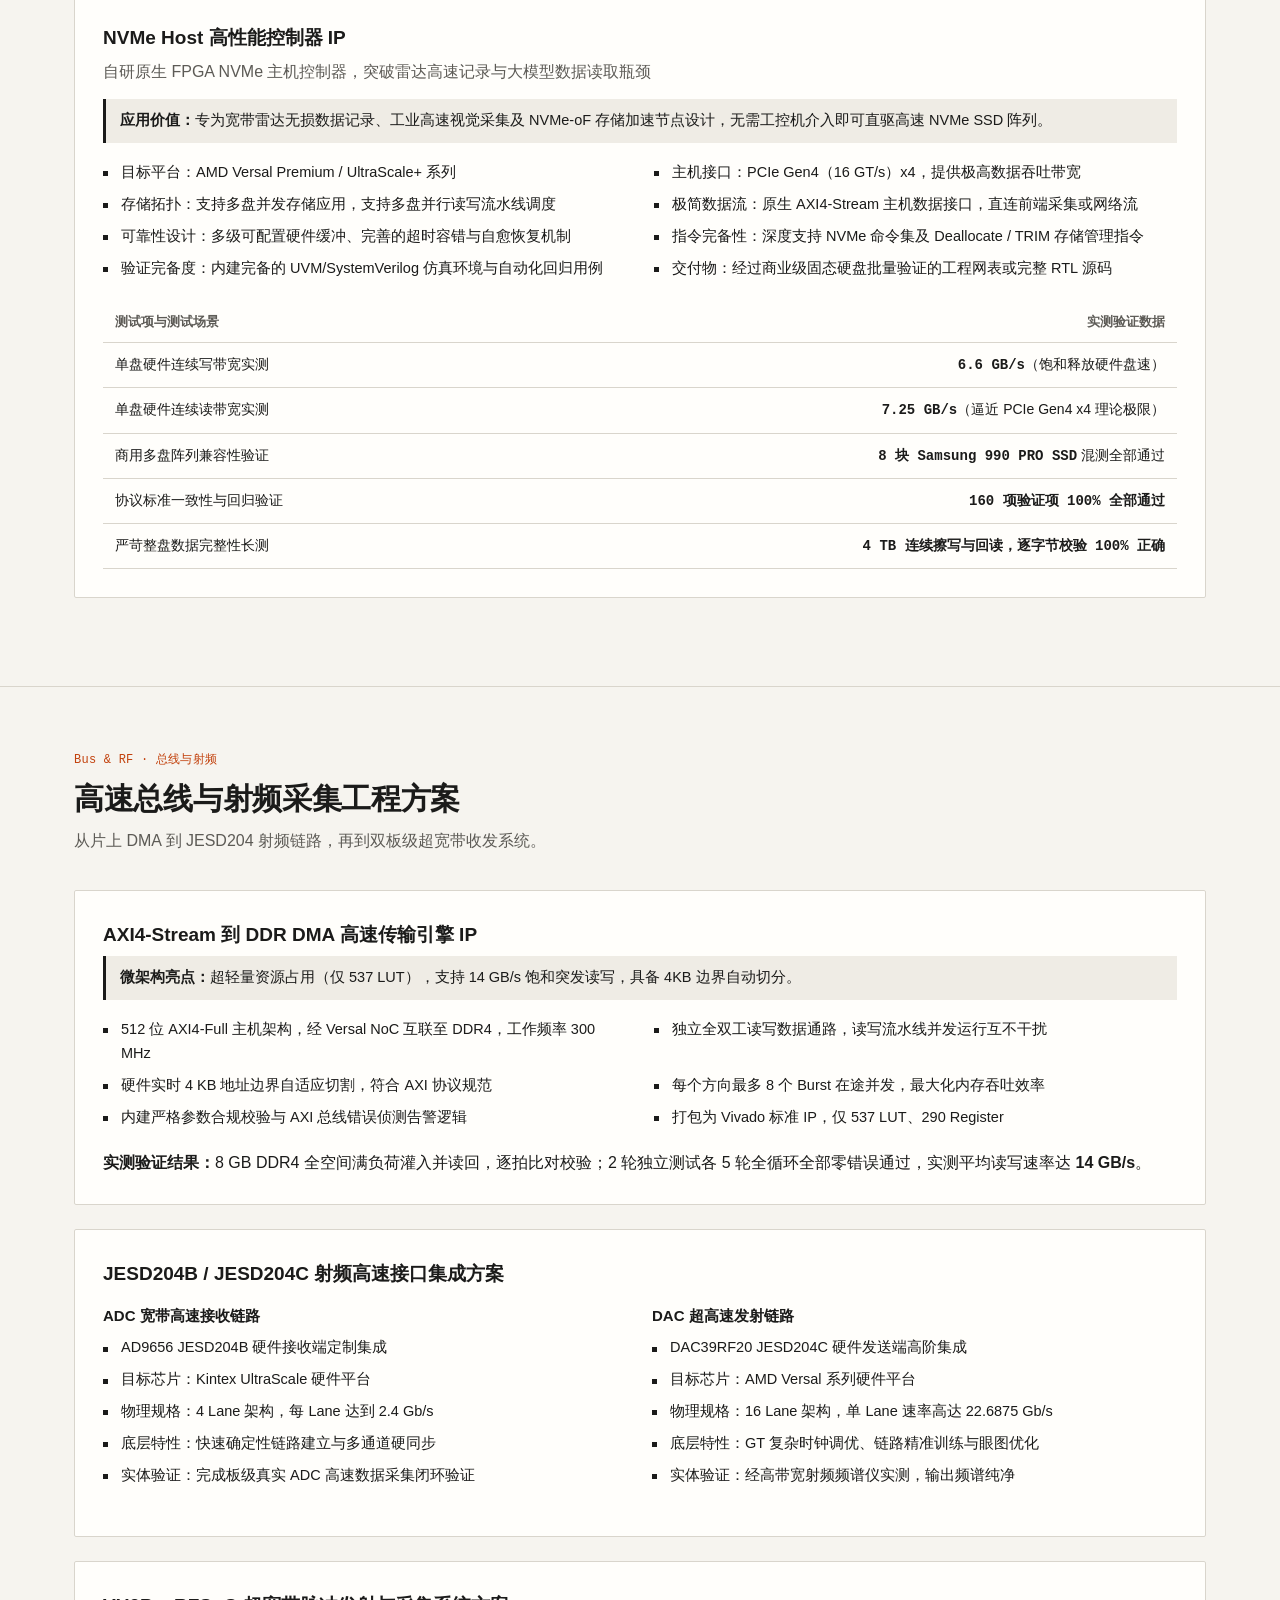
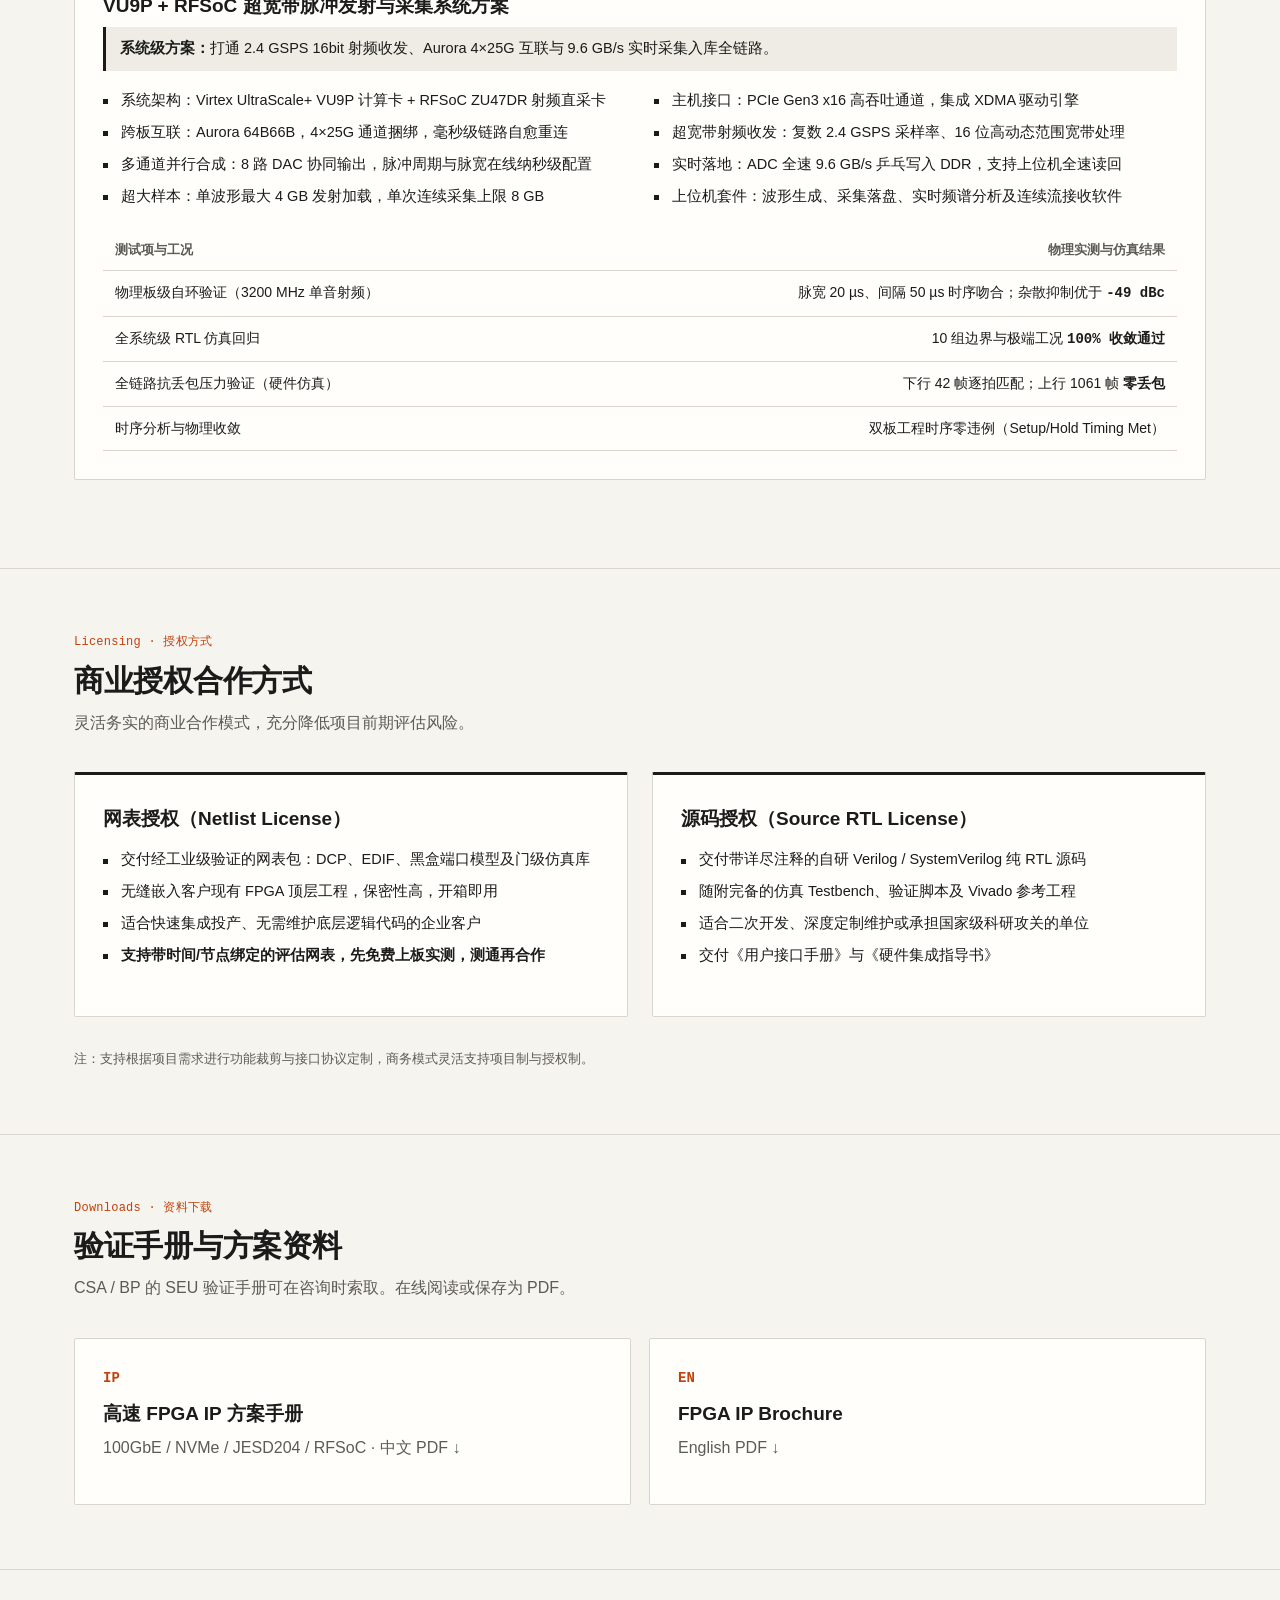
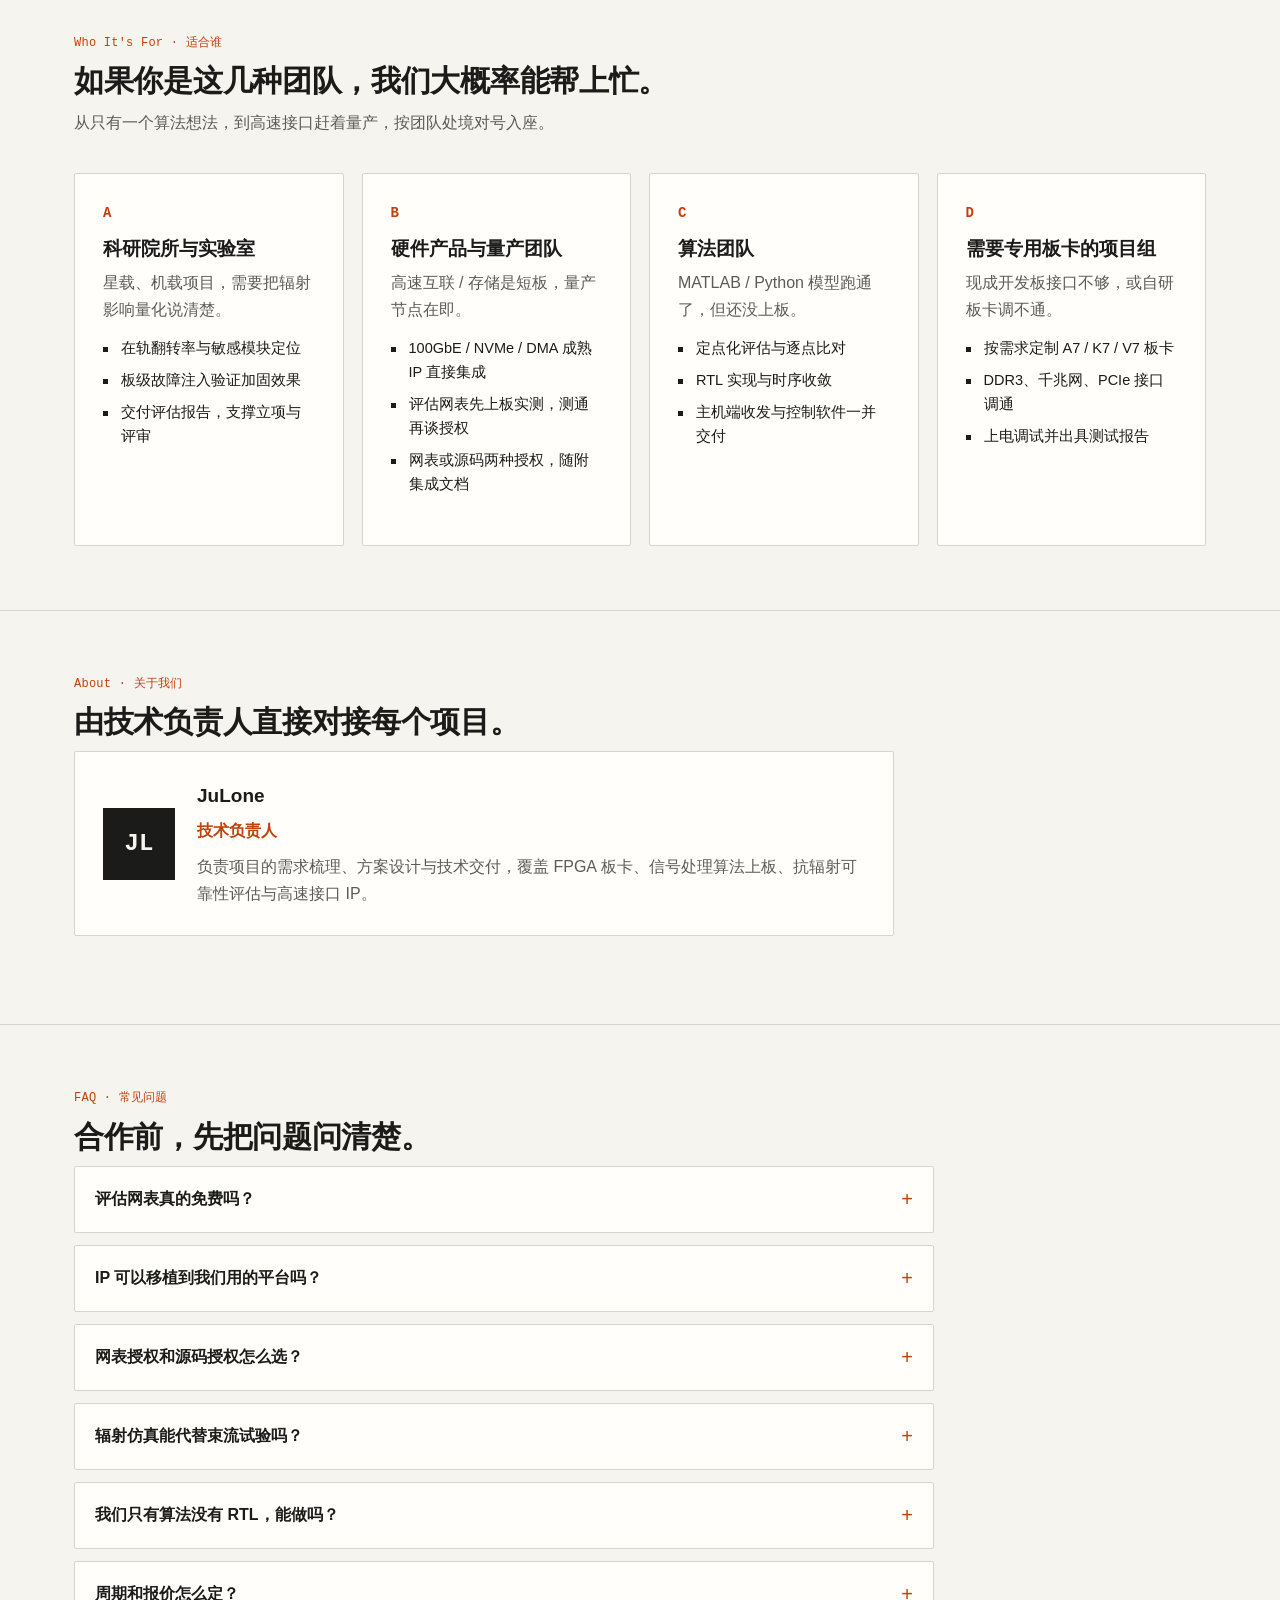
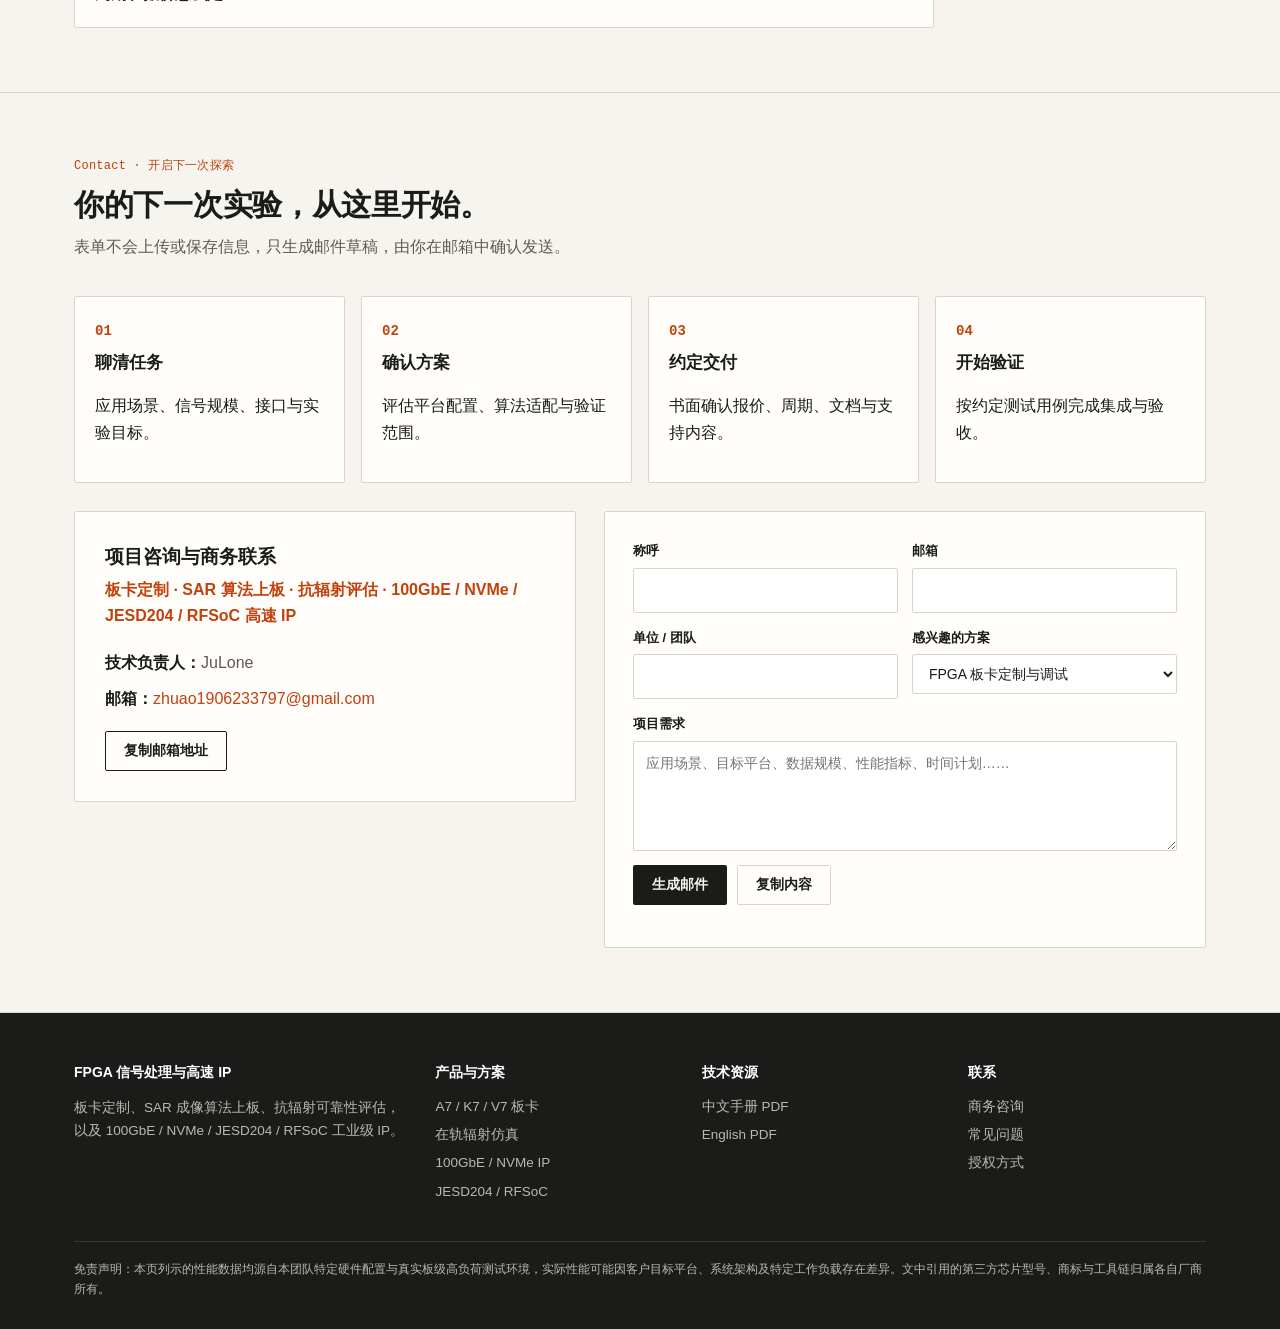
==== commit aaacf122: "Fix finder targets and V7 evidence from review - V7 evidence strip cited the K7 BP 2048x2048 case; V" ====
--- a/index.html
+++ b/index.html
@@ -561,7 +561,8 @@
       <a href="#cases"><span class="fno">1a</span>验证 SAR 算法原型，规模与预算有限<span class="fdots"></span><span class="fto">A7 板卡</span></a>
       <a href="#injection"><span class="fno">1b</span>2048×2048 全尺寸成像流水线，要加固证据<span class="fdots"></span><span class="fto">K7 板卡</span></a>
       <a href="#cases"><span class="fno">1c</span>超大规模成像、多通道高速采集<span class="fdots"></span><span class="fto">V7 板卡</span></a>
-      <a href="#ip"><span class="fno">1d</span>100GbE / NVMe / JESD204 高速接口集成<span class="fdots"></span><span class="fto">IP 授权</span></a>
+      <a href="#ip"><span class="fno">1d</span>100GbE / NVMe 高速接口与存储集成<span class="fdots"></span><span class="fto">IP 授权</span></a>
+<a href="#solutions"><span class="fno">1e</span>JESD204 射频直采、宽带收发系统<span class="fdots"></span><span class="fto">总线射频方案</span></a>
     </div>
     <div class="svc three">
       <article class="card"><i class="no">A7</i><h3>Artix-7 板卡</h3><p class="tag">XC7A35T · FGG484-2 · 中小规模处理与算法原型</p>
@@ -572,7 +573,7 @@
         <div class="evidence"><b>在板实测：</b>CSA 2048×2048 跑通；12,000 次故障注入逐位比对 · <a href="#injection">注入实测</a></div></article>
       <article class="card"><i class="no">V7</i><h3>Virtex-7 板卡</h3><p class="tag">XC7VX690T · FFG1927-2 · 超大规模成像</p>
         <table><tr><td>DDR3</td><td class="r">2 × 4 GiB · 2 × 64 bit</td></tr><tr><td>主机链路</td><td class="r">PCIe Gen2 ×8</td></tr><tr><td>辅助</td><td class="r">千兆以太网、JTAG</td></tr></table>
-        <div class="evidence"><b>在板实测：</b>BP 2048×2048 成像，PCIe 全速收发 · <a href="#cases">项目案例</a></div></article>
+        <div class="evidence"><b>在板实测：</b>CSA 4096×4096 大规模成像，PCIe Gen2×8 高速收发 · <a href="#cases">项目案例</a></div></article>
     </div>
   </div>
 </section>
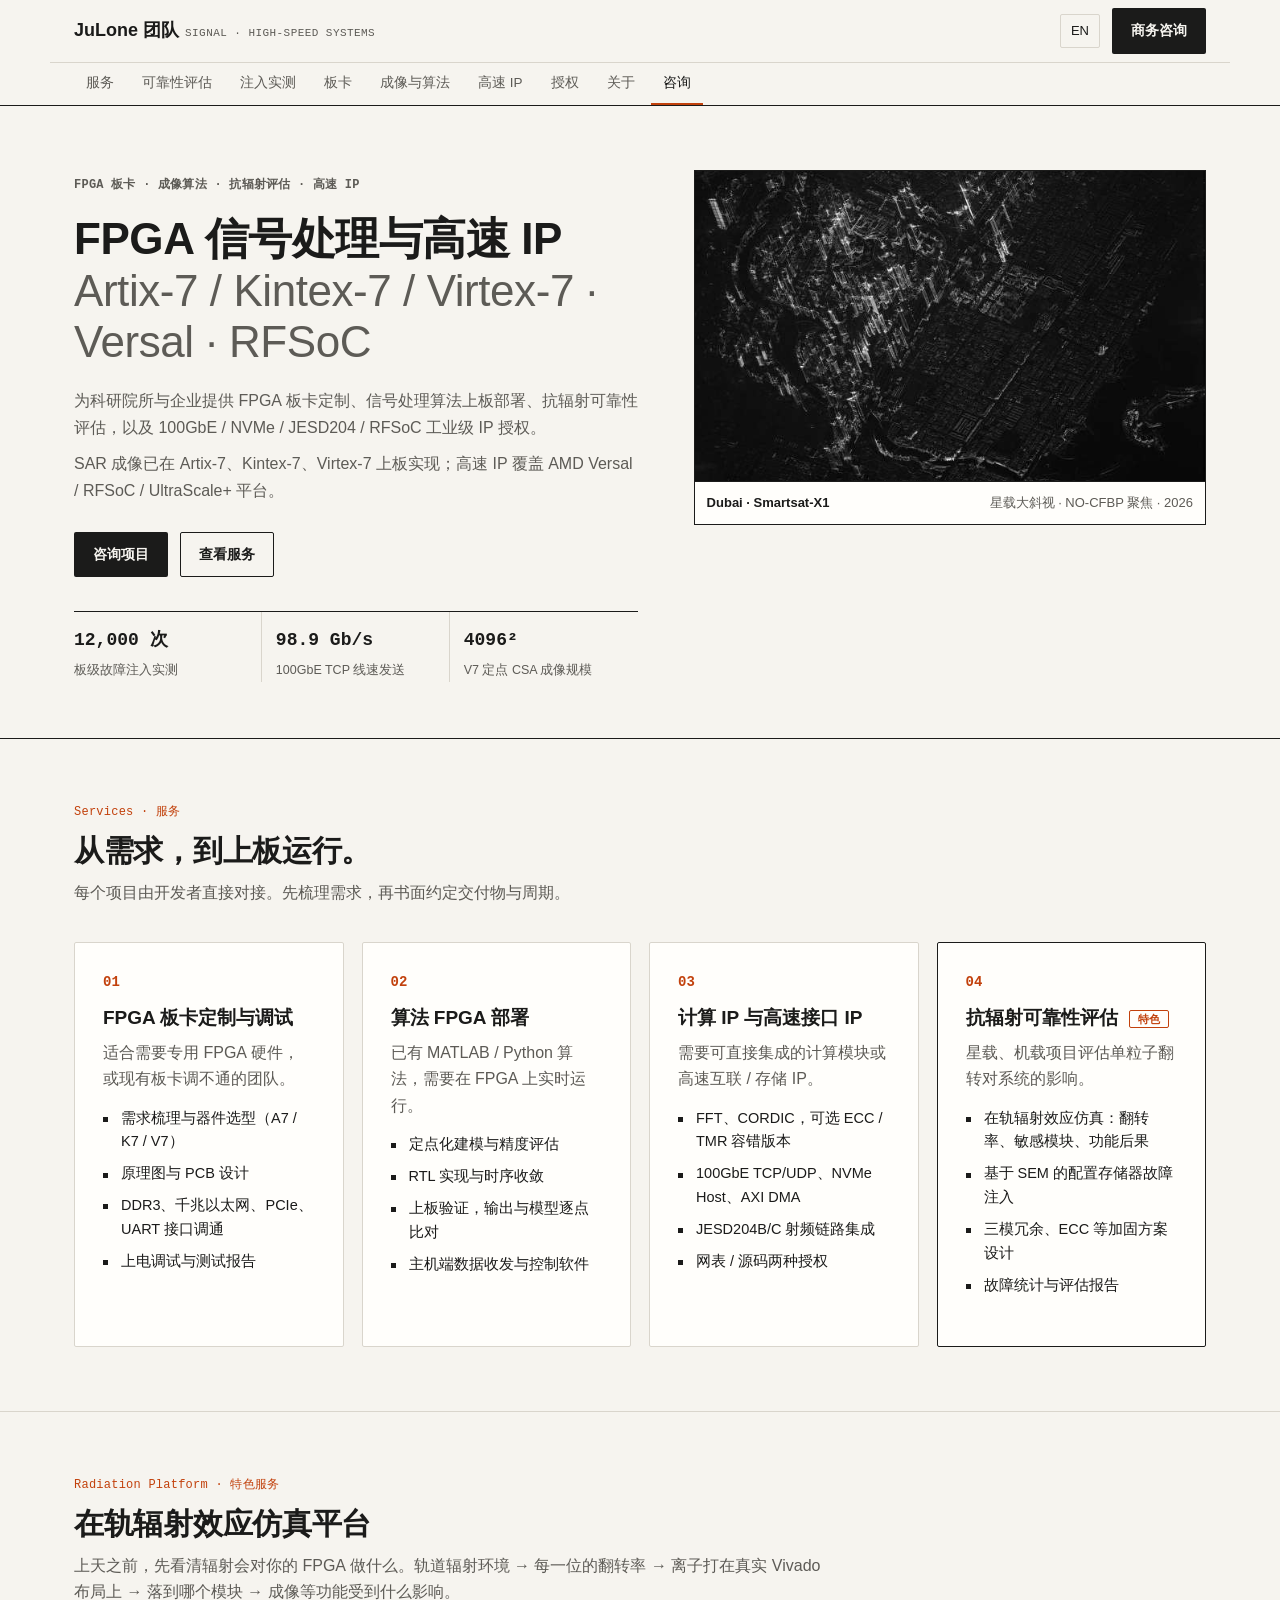
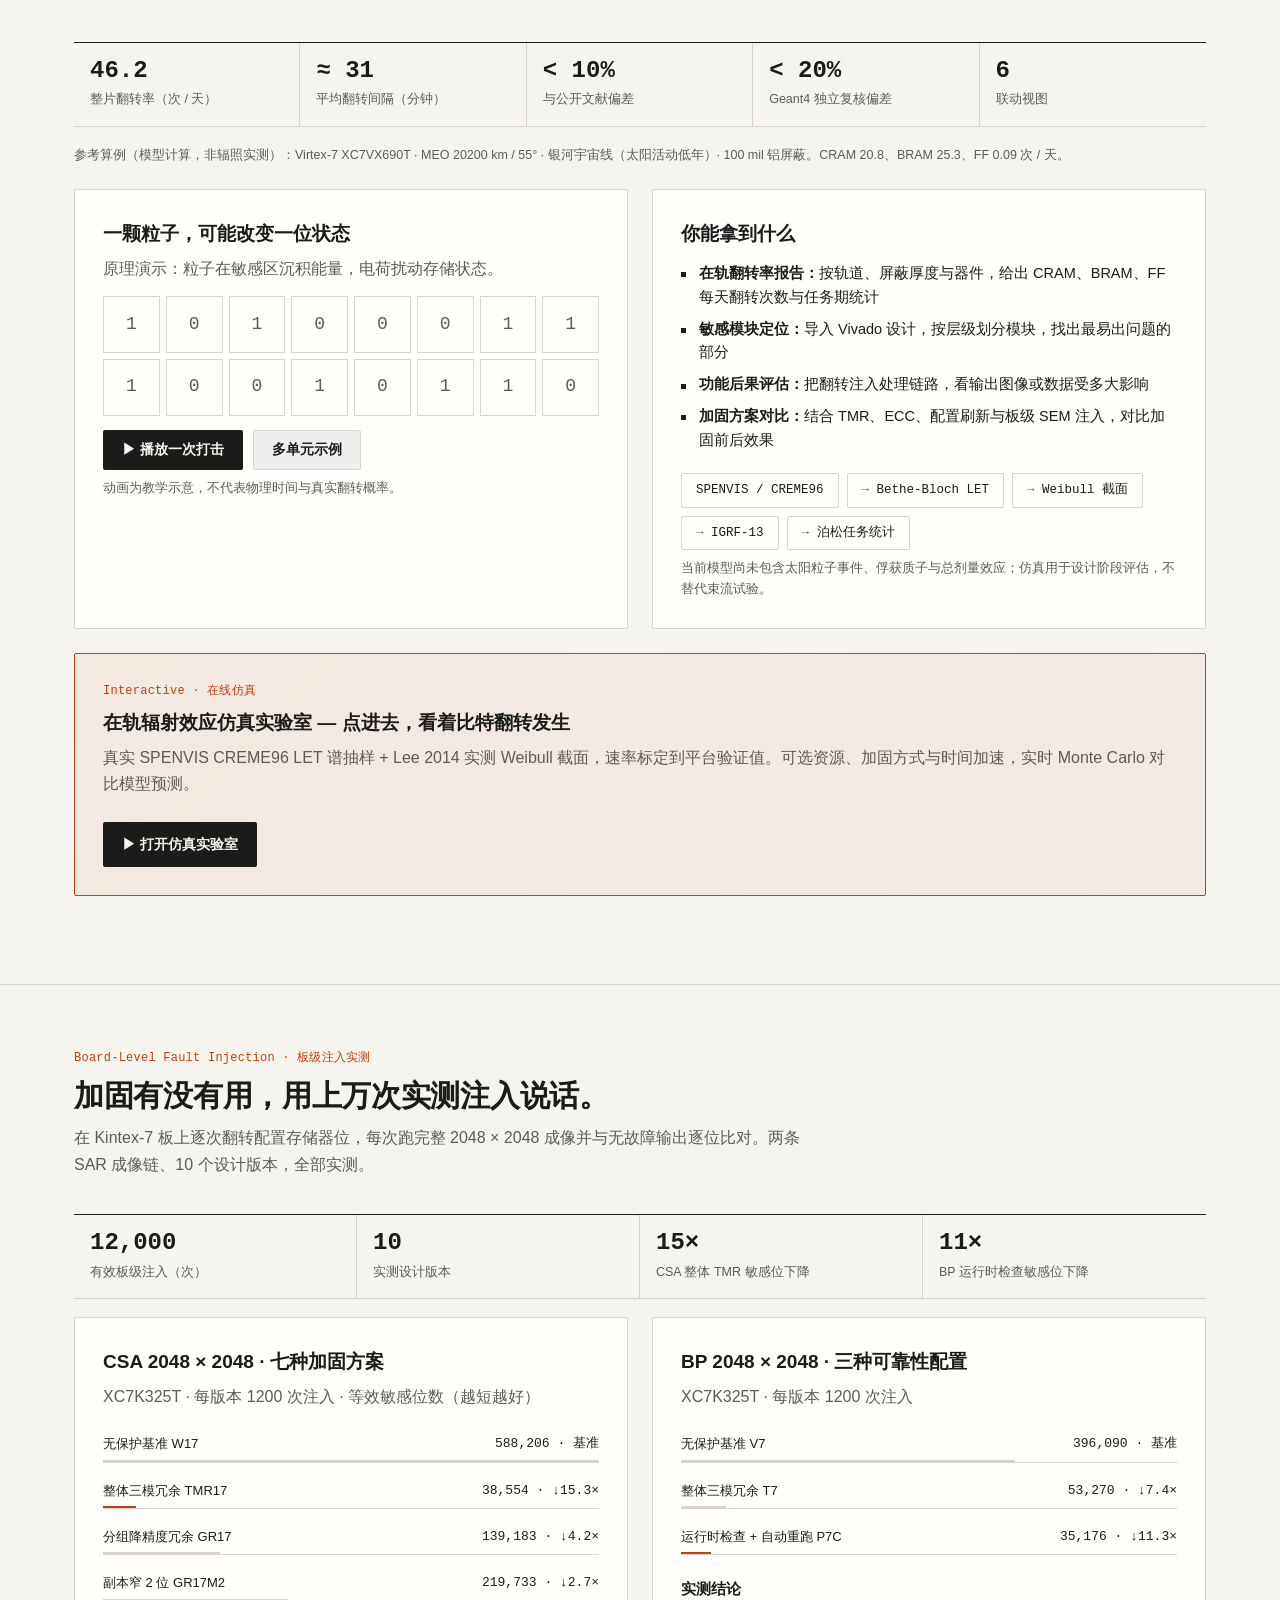
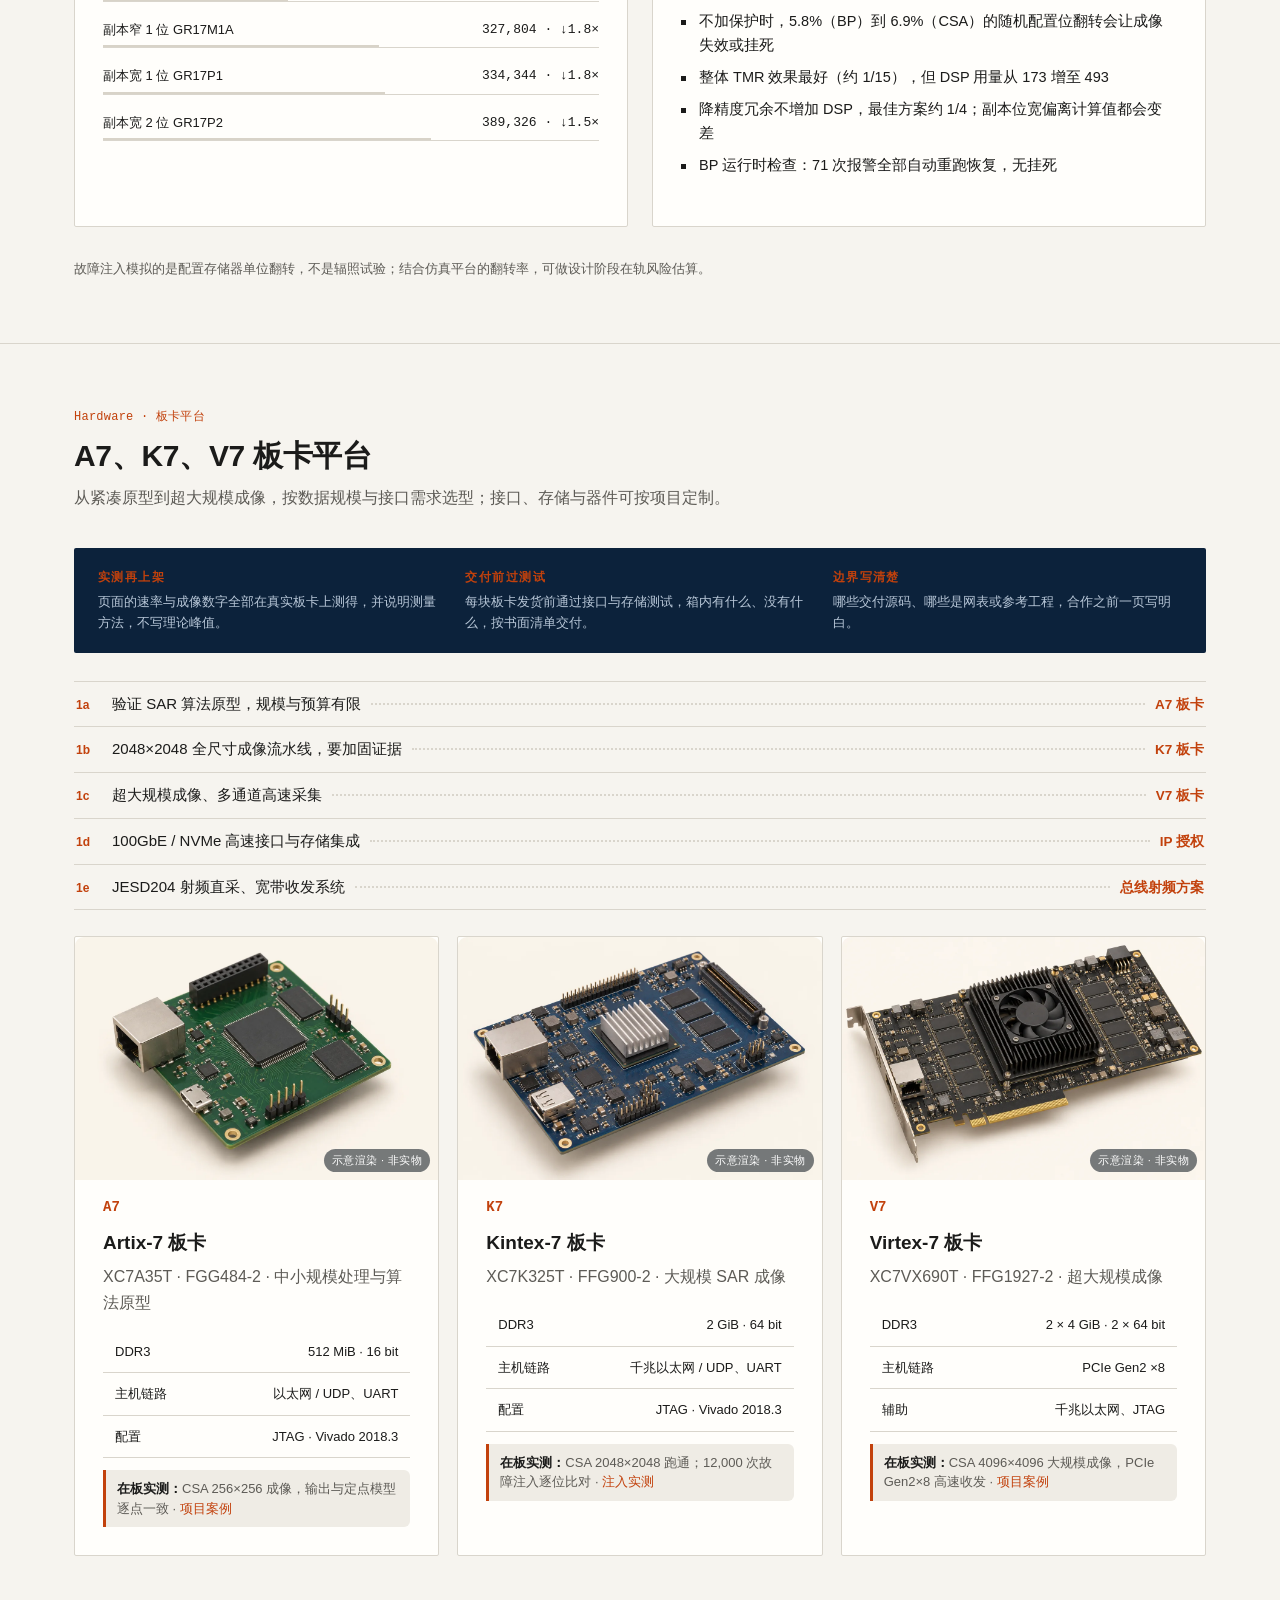
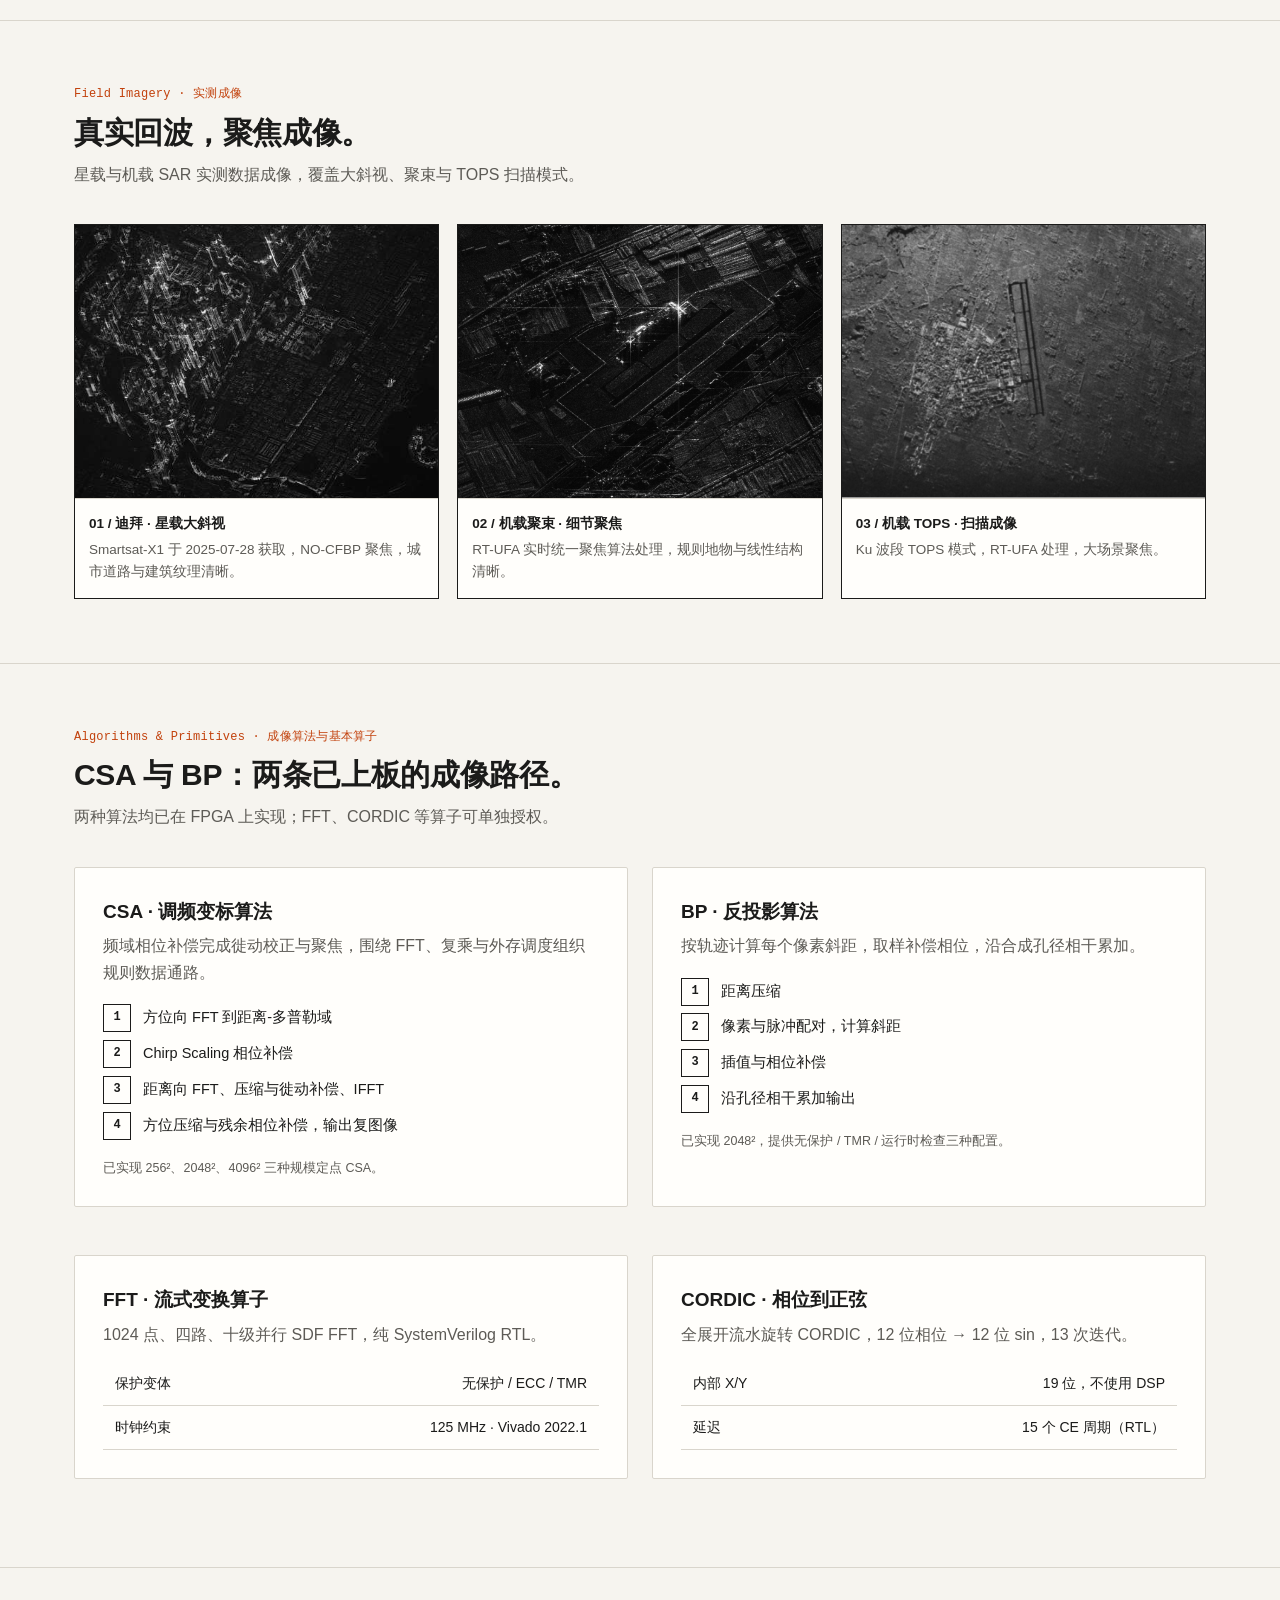
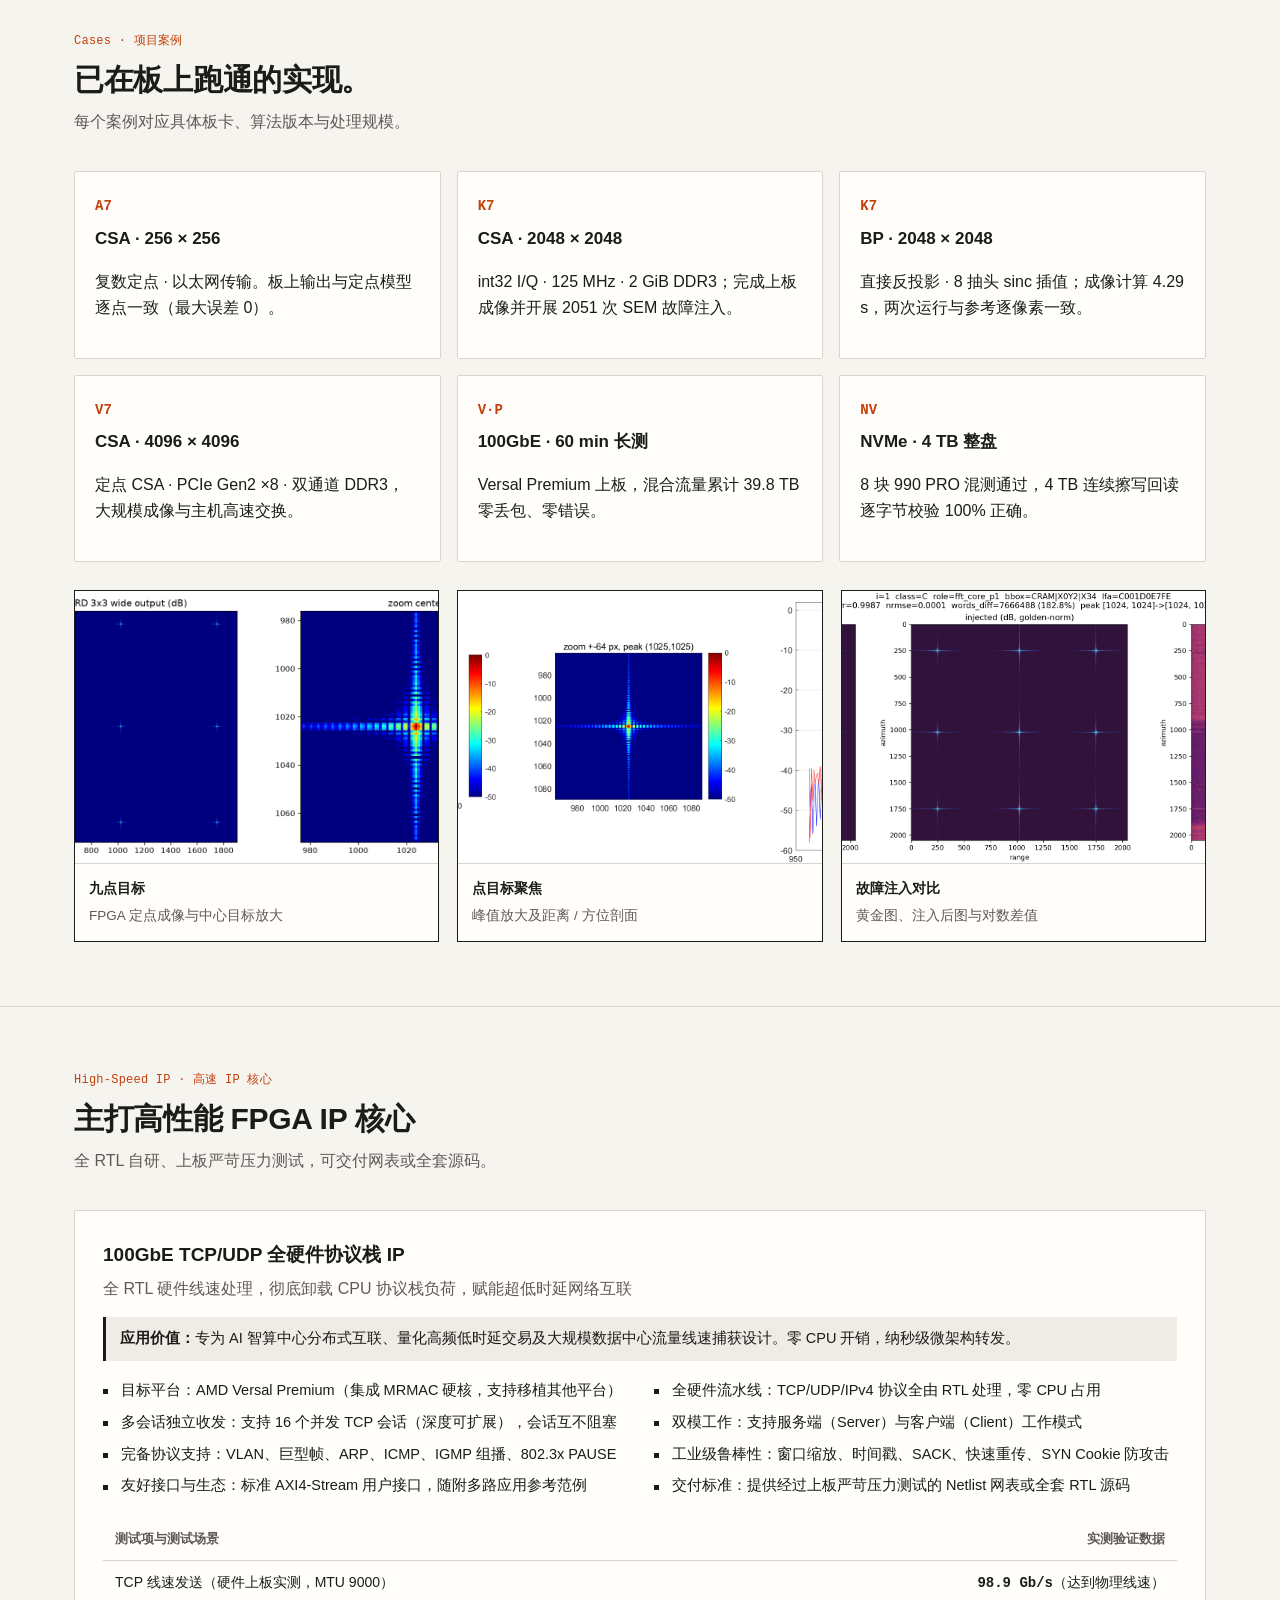
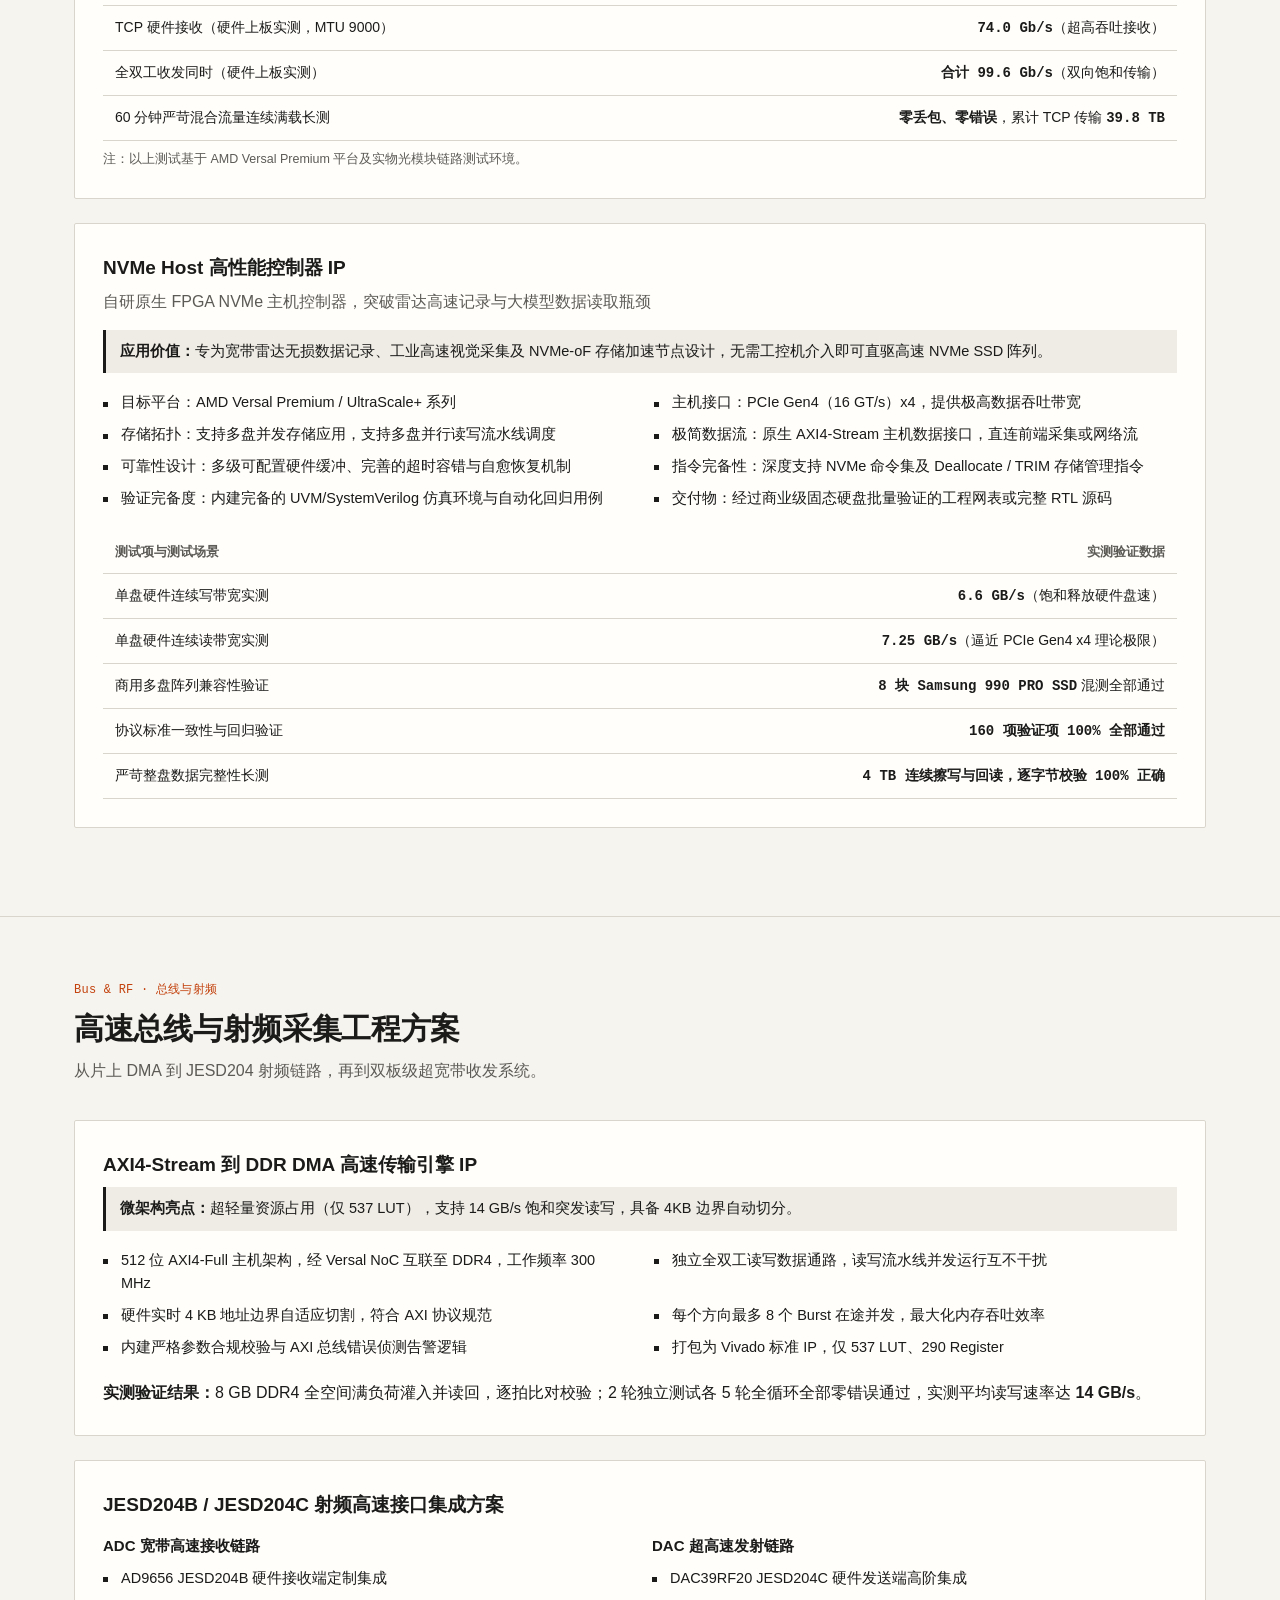
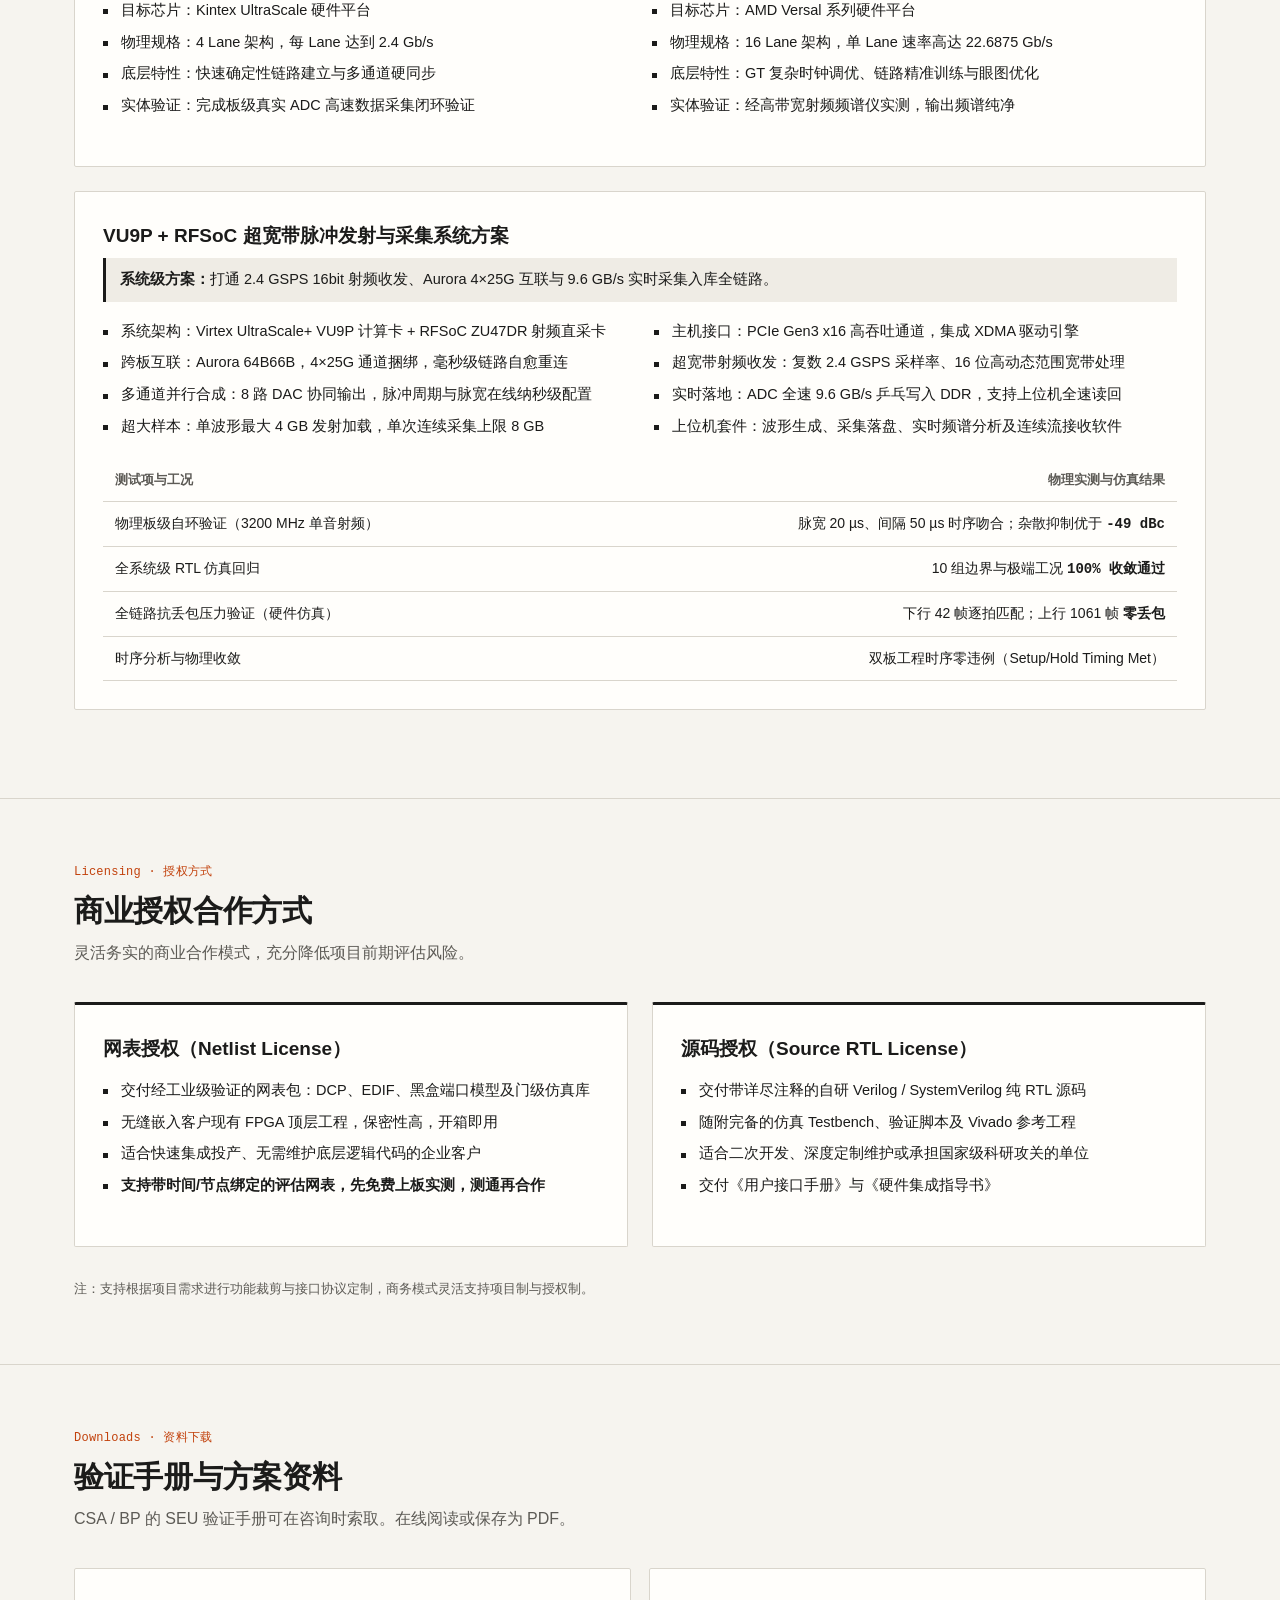
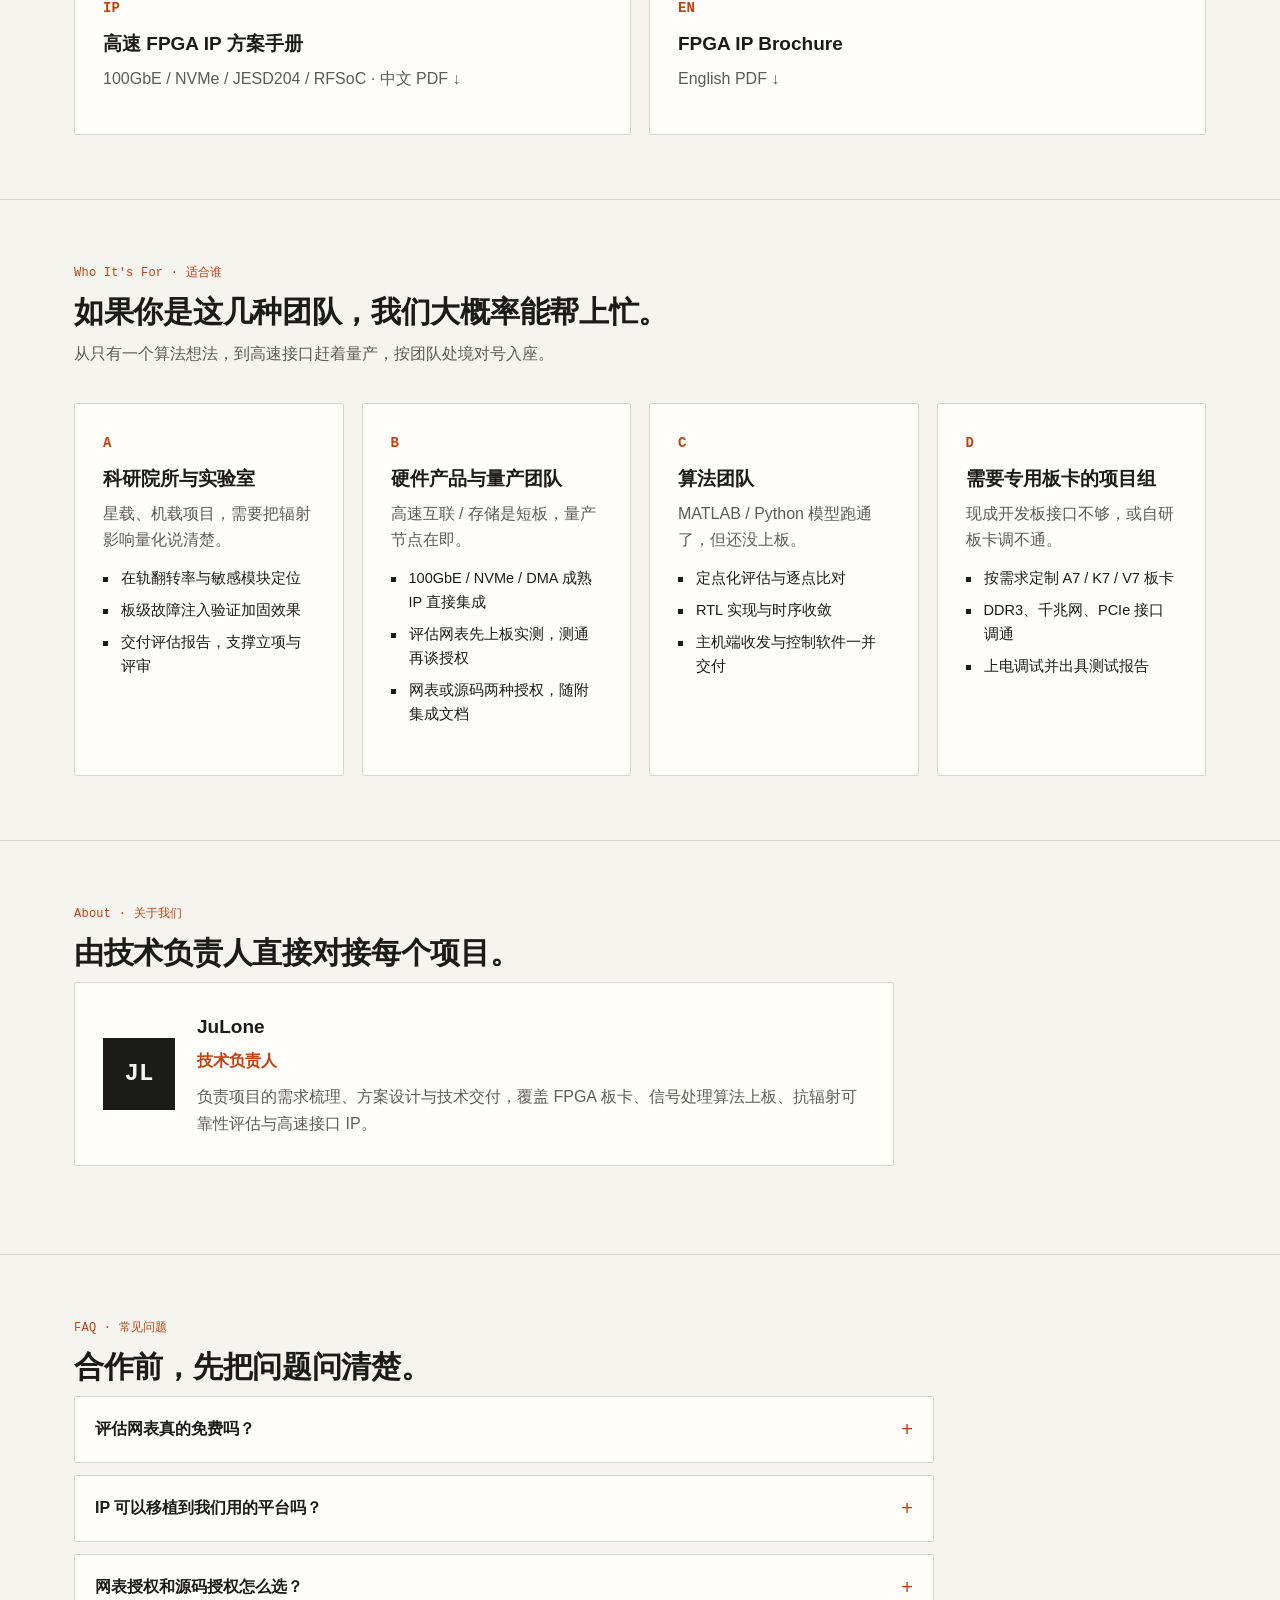
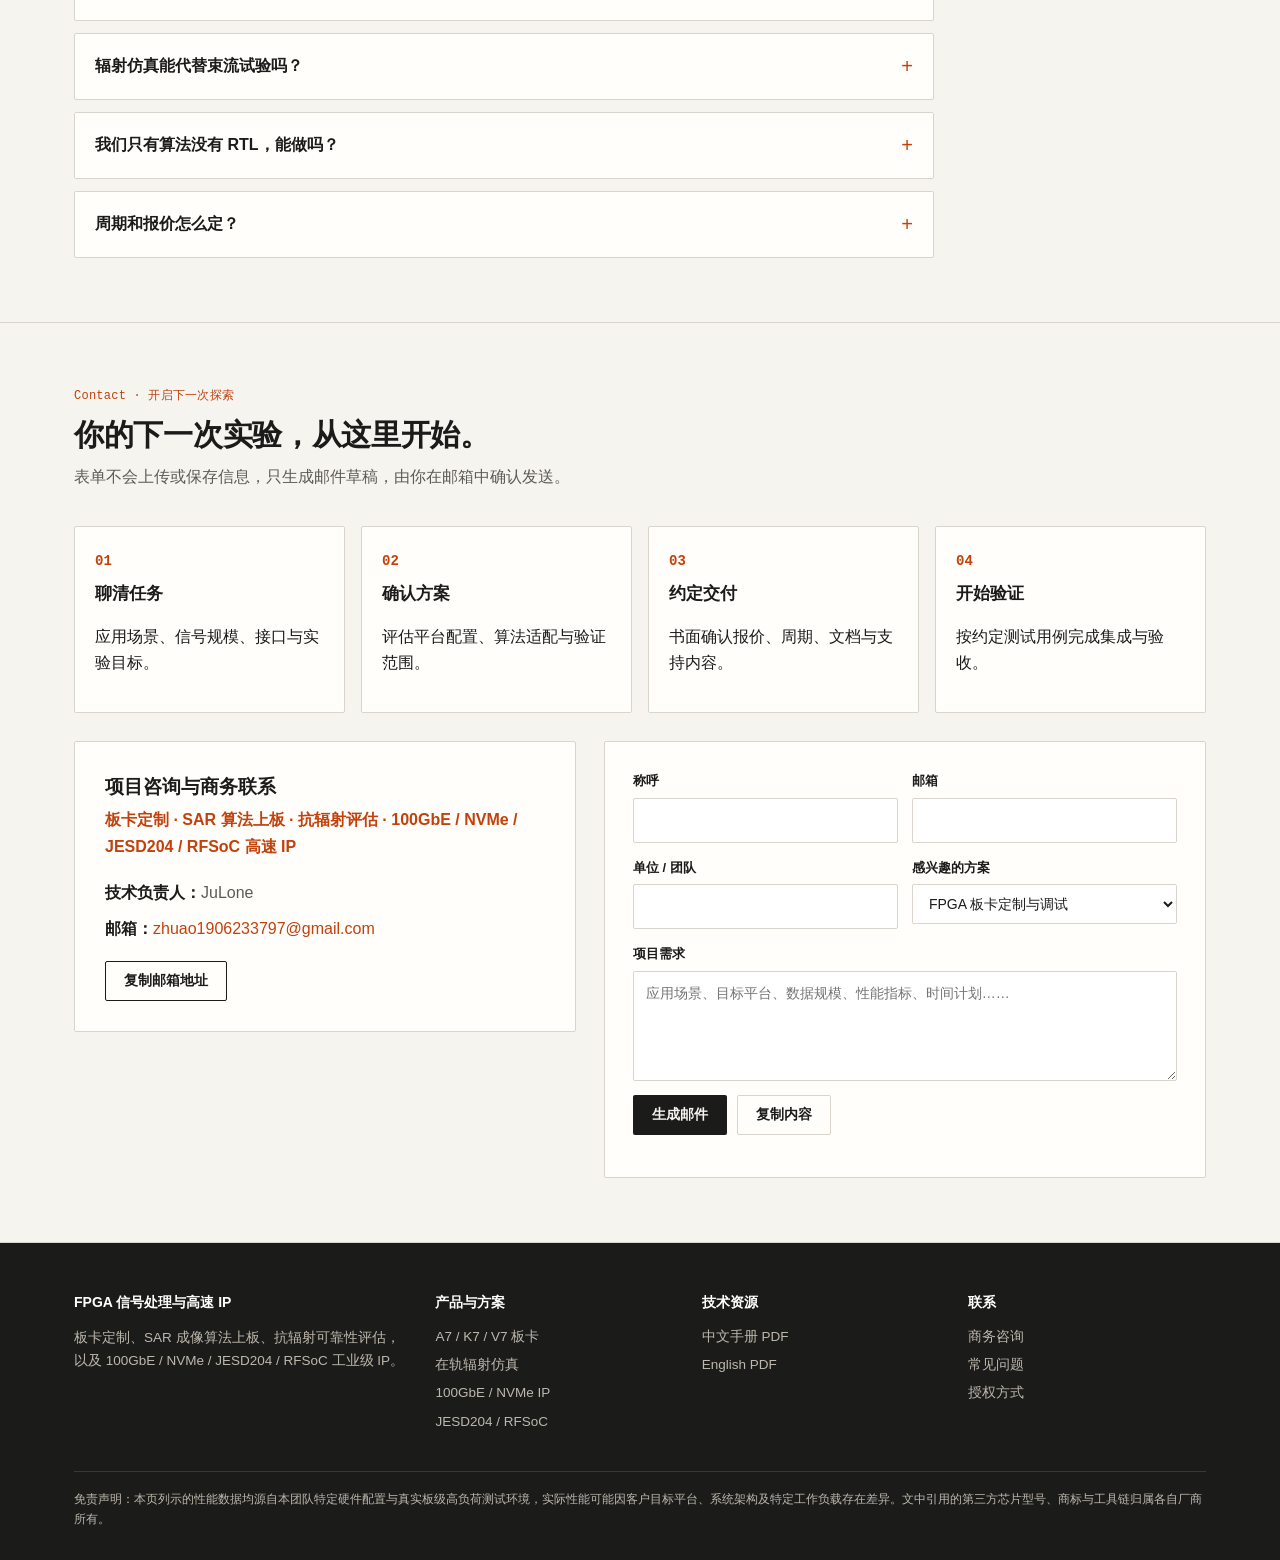
==== commit bab990e7: "Add AI-generated illustrative board renders to kit cards Photorealistic placeholder renders for A7/K" ====
--- a/index.html
+++ b/index.html
@@ -102,6 +102,9 @@
 .qa summary::-webkit-details-marker{display:none}
 .qa summary:after{content:"+";color:var(--primary);font-size:20px;font-weight:400;flex-shrink:0}
 .qa[open] summary:after{content:"\2013"}
+.card figure.bimg{margin:-28px -28px 16px;border-radius:9px 9px 0 0;overflow:hidden;position:relative}
+.card figure.bimg img{width:100%;display:block;aspect-ratio:3/2;object-fit:cover}
+.card figure.bimg figcaption{position:absolute;right:8px;bottom:8px;font-size:11px;padding:2px 8px;border-radius:999px;background:rgba(12,20,30,.55);color:#fff;letter-spacing:.04em}
 .trust{display:grid;grid-template-columns:repeat(3,1fr);gap:18px;background:var(--dark);color:#fff;border-radius:var(--radius);padding:20px 24px;margin:20px 0 28px}
 .trust h4{font-size:12px;letter-spacing:.12em;text-transform:uppercase;color:var(--accent);margin:0 0 5px}
 .trust p{font-size:13px;color:var(--dark-muted);margin:0;line-height:1.55}
@@ -565,13 +568,13 @@
 <a href="#solutions"><span class="fno">1e</span>JESD204 射频直采、宽带收发系统<span class="fdots"></span><span class="fto">总线射频方案</span></a>
     </div>
     <div class="svc three">
-      <article class="card"><i class="no">A7</i><h3>Artix-7 板卡</h3><p class="tag">XC7A35T · FGG484-2 · 中小规模处理与算法原型</p>
+      <article class="card"><figure class="bimg"><img src="assets/boards/a7-render.webp" alt="A7 板卡渲染示意图" loading="lazy"><figcaption>示意渲染 · 非实物</figcaption></figure><i class="no">A7</i><h3>Artix-7 板卡</h3><p class="tag">XC7A35T · FGG484-2 · 中小规模处理与算法原型</p>
         <table><tr><td>DDR3</td><td class="r">512 MiB · 16 bit</td></tr><tr><td>主机链路</td><td class="r">以太网 / UDP、UART</td></tr><tr><td>配置</td><td class="r">JTAG · Vivado 2018.3</td></tr></table>
         <div class="evidence"><b>在板实测：</b>CSA 256×256 成像，输出与定点模型逐点一致 · <a href="#cases">项目案例</a></div></article>
-      <article class="card"><i class="no">K7</i><h3>Kintex-7 板卡</h3><p class="tag">XC7K325T · FFG900-2 · 大规模 SAR 成像</p>
+      <article class="card"><figure class="bimg"><img src="assets/boards/k7-render.webp" alt="K7 板卡渲染示意图" loading="lazy"><figcaption>示意渲染 · 非实物</figcaption></figure><i class="no">K7</i><h3>Kintex-7 板卡</h3><p class="tag">XC7K325T · FFG900-2 · 大规模 SAR 成像</p>
         <table><tr><td>DDR3</td><td class="r">2 GiB · 64 bit</td></tr><tr><td>主机链路</td><td class="r">千兆以太网 / UDP、UART</td></tr><tr><td>配置</td><td class="r">JTAG · Vivado 2018.3</td></tr></table>
         <div class="evidence"><b>在板实测：</b>CSA 2048×2048 跑通；12,000 次故障注入逐位比对 · <a href="#injection">注入实测</a></div></article>
-      <article class="card"><i class="no">V7</i><h3>Virtex-7 板卡</h3><p class="tag">XC7VX690T · FFG1927-2 · 超大规模成像</p>
+      <article class="card"><figure class="bimg"><img src="assets/boards/v7-render.webp" alt="V7 板卡渲染示意图" loading="lazy"><figcaption>示意渲染 · 非实物</figcaption></figure><i class="no">V7</i><h3>Virtex-7 板卡</h3><p class="tag">XC7VX690T · FFG1927-2 · 超大规模成像</p>
         <table><tr><td>DDR3</td><td class="r">2 × 4 GiB · 2 × 64 bit</td></tr><tr><td>主机链路</td><td class="r">PCIe Gen2 ×8</td></tr><tr><td>辅助</td><td class="r">千兆以太网、JTAG</td></tr></table>
         <div class="evidence"><b>在板实测：</b>CSA 4096×4096 大规模成像，PCIe Gen2×8 高速收发 · <a href="#cases">项目案例</a></div></article>
     </div>
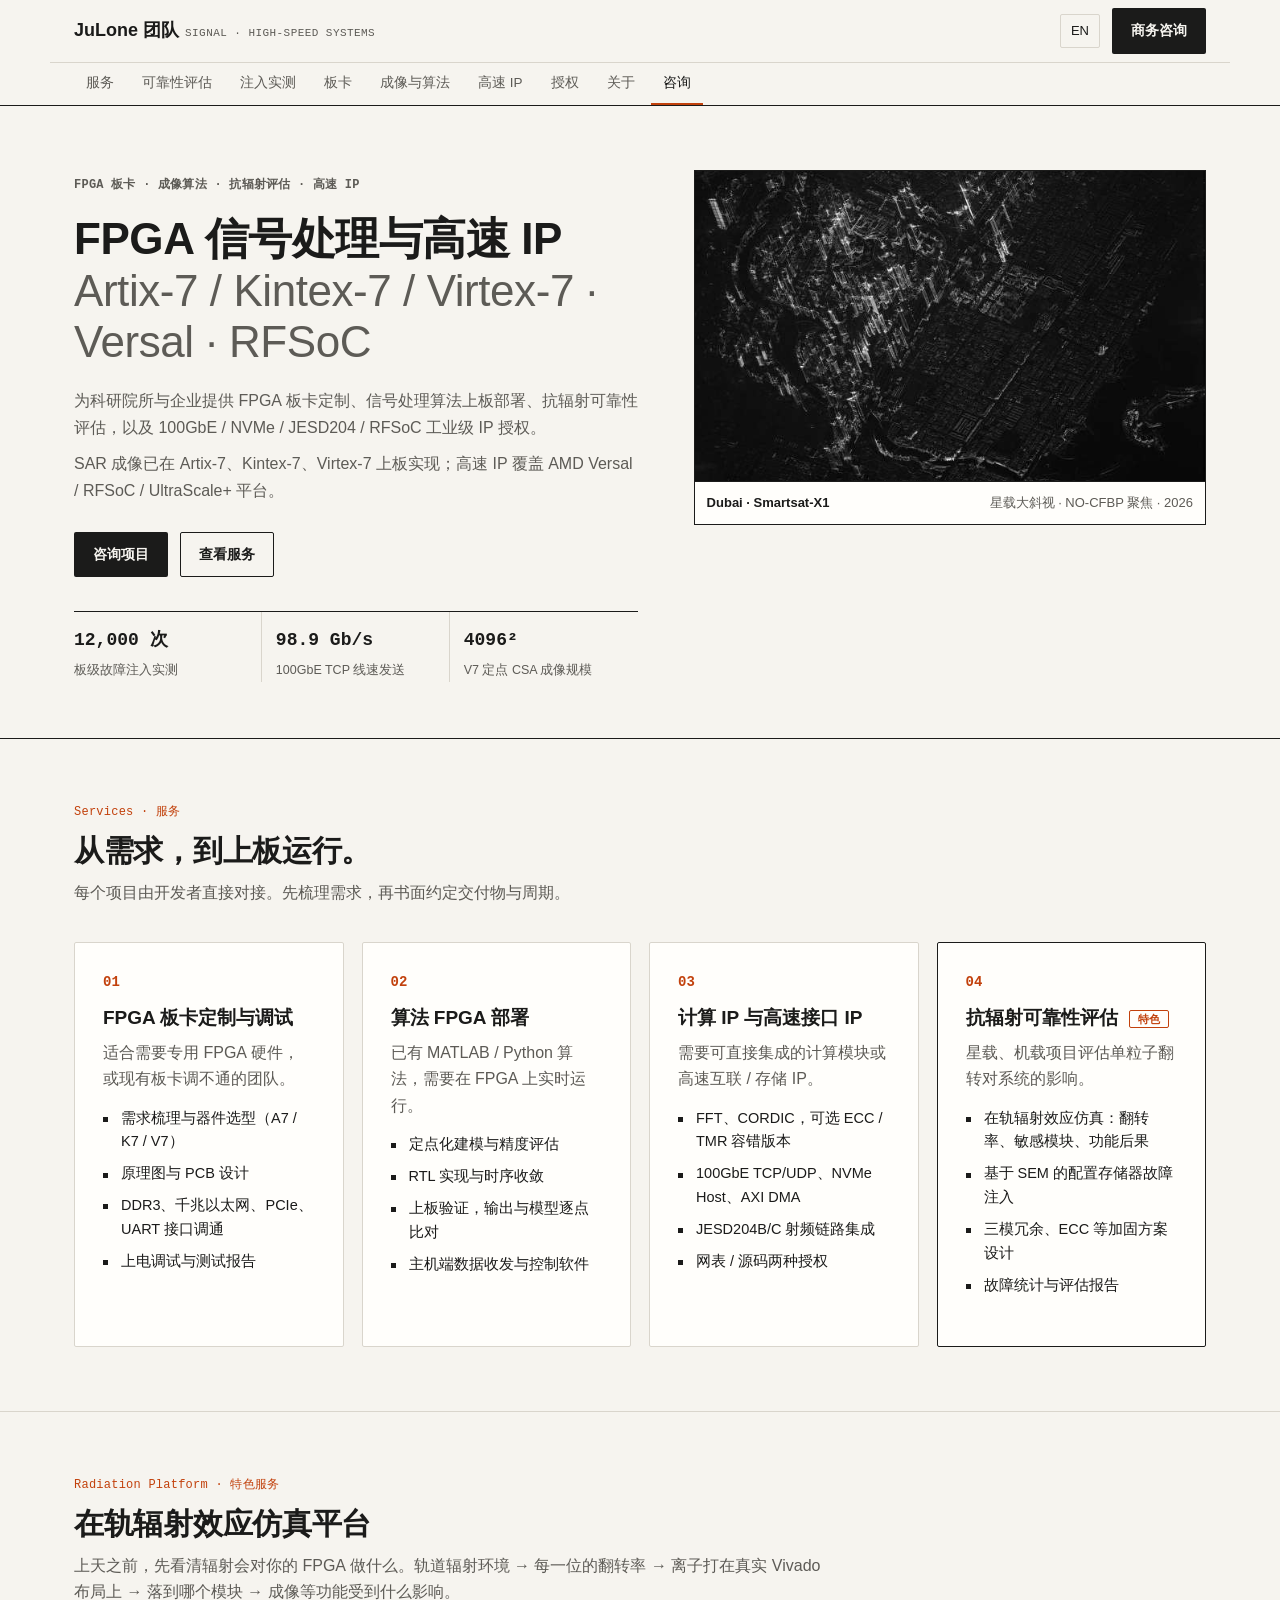
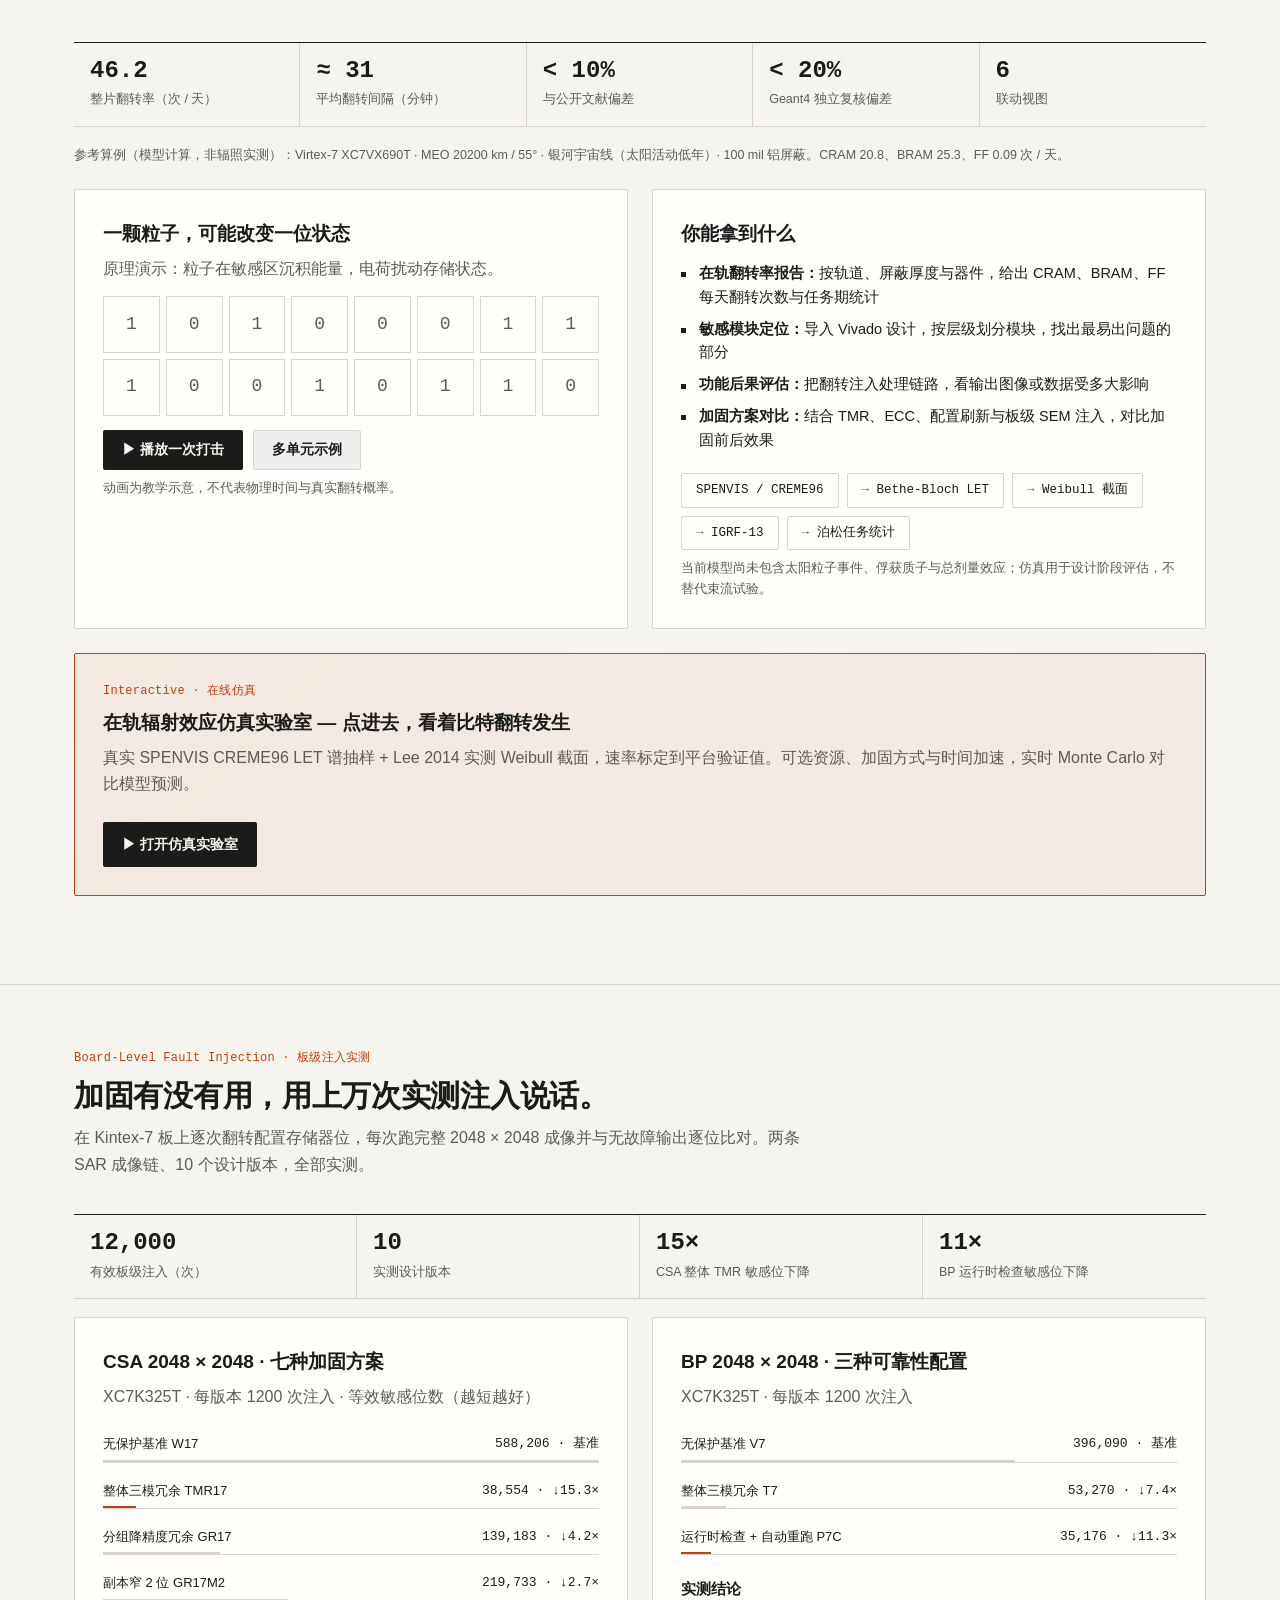
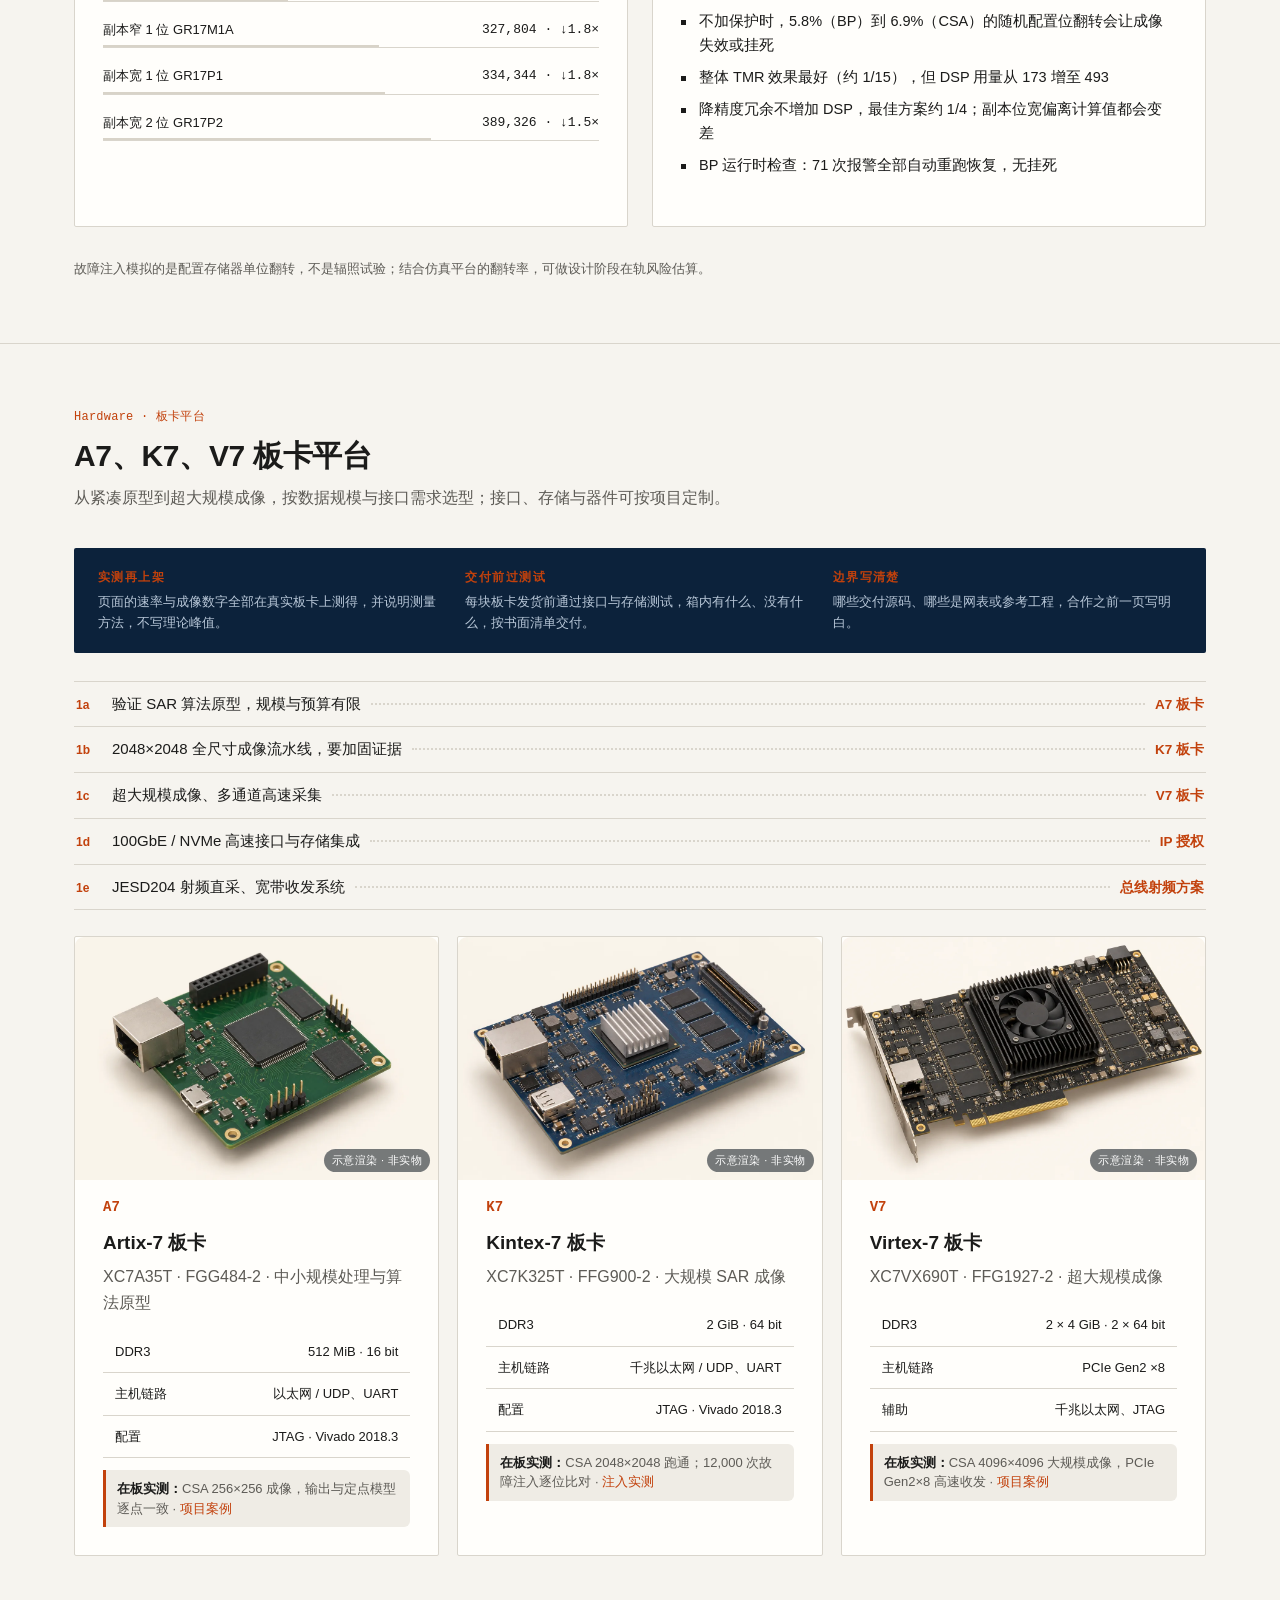
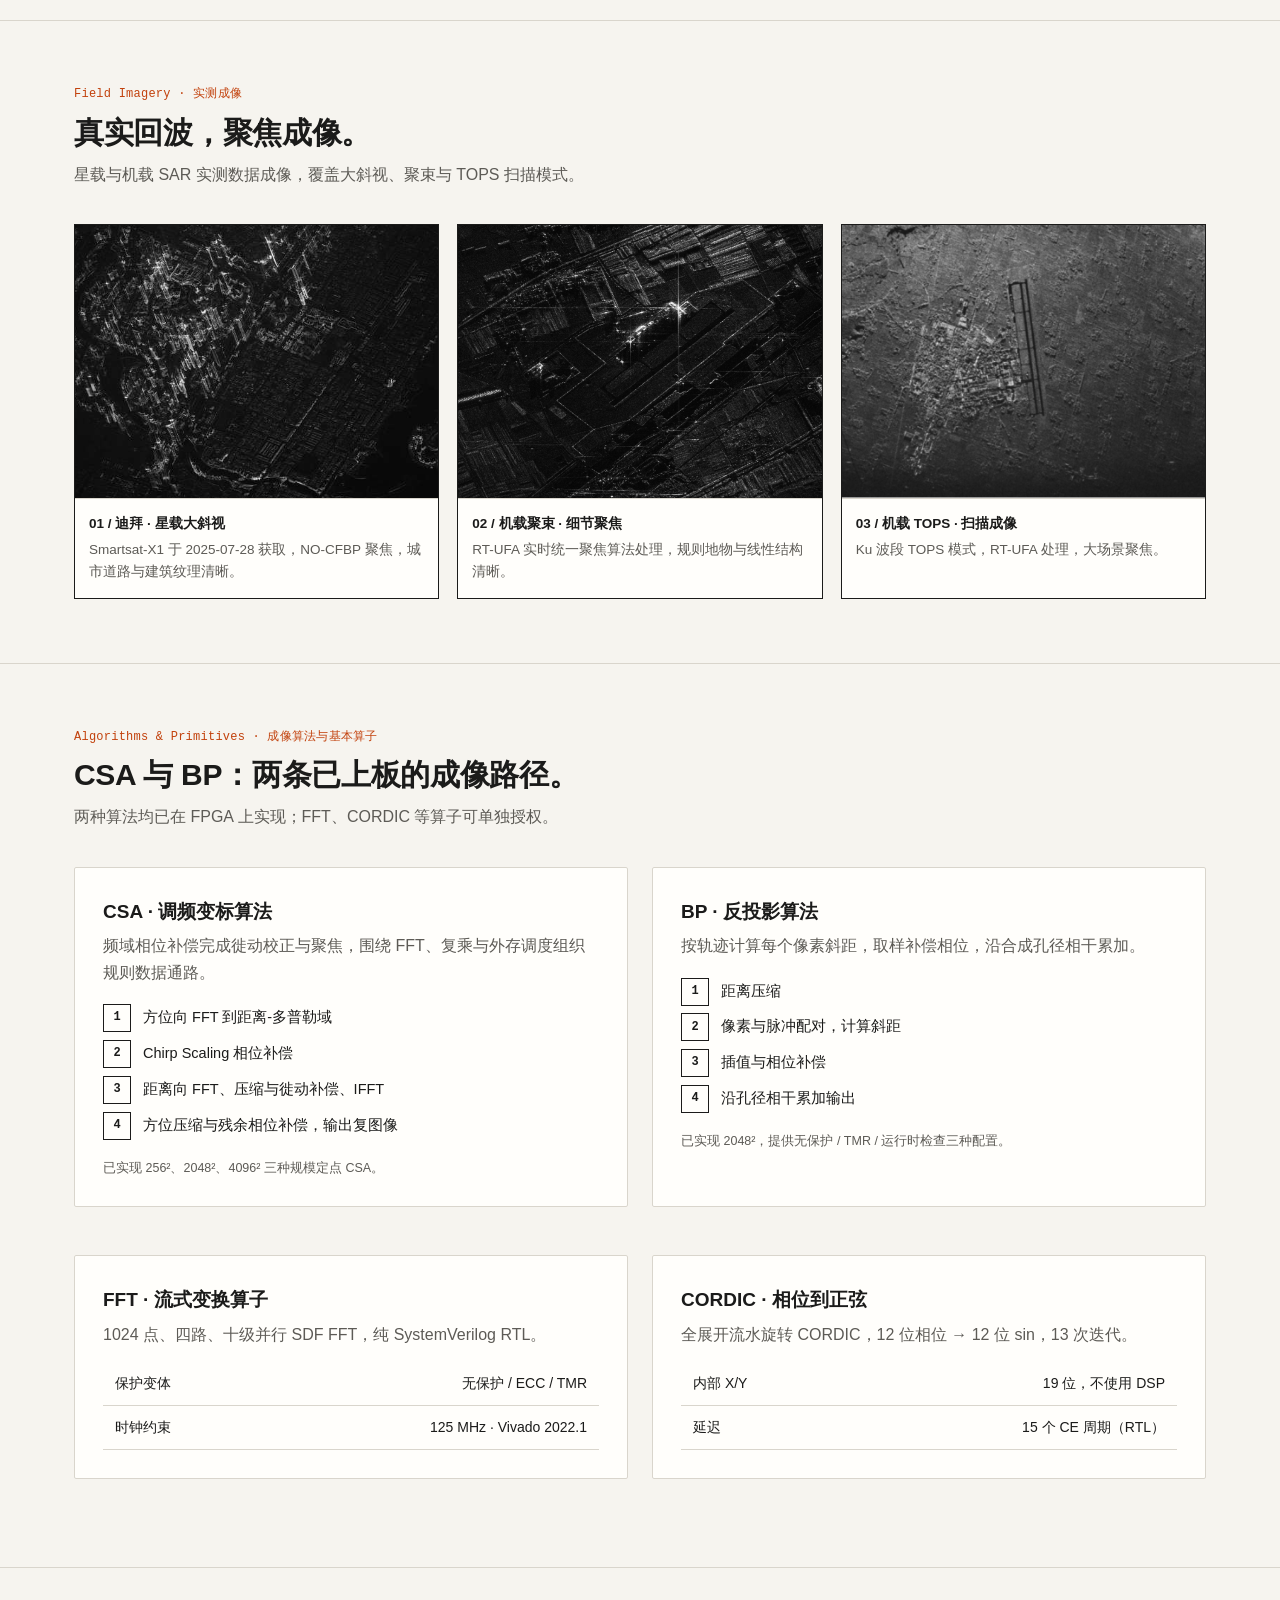
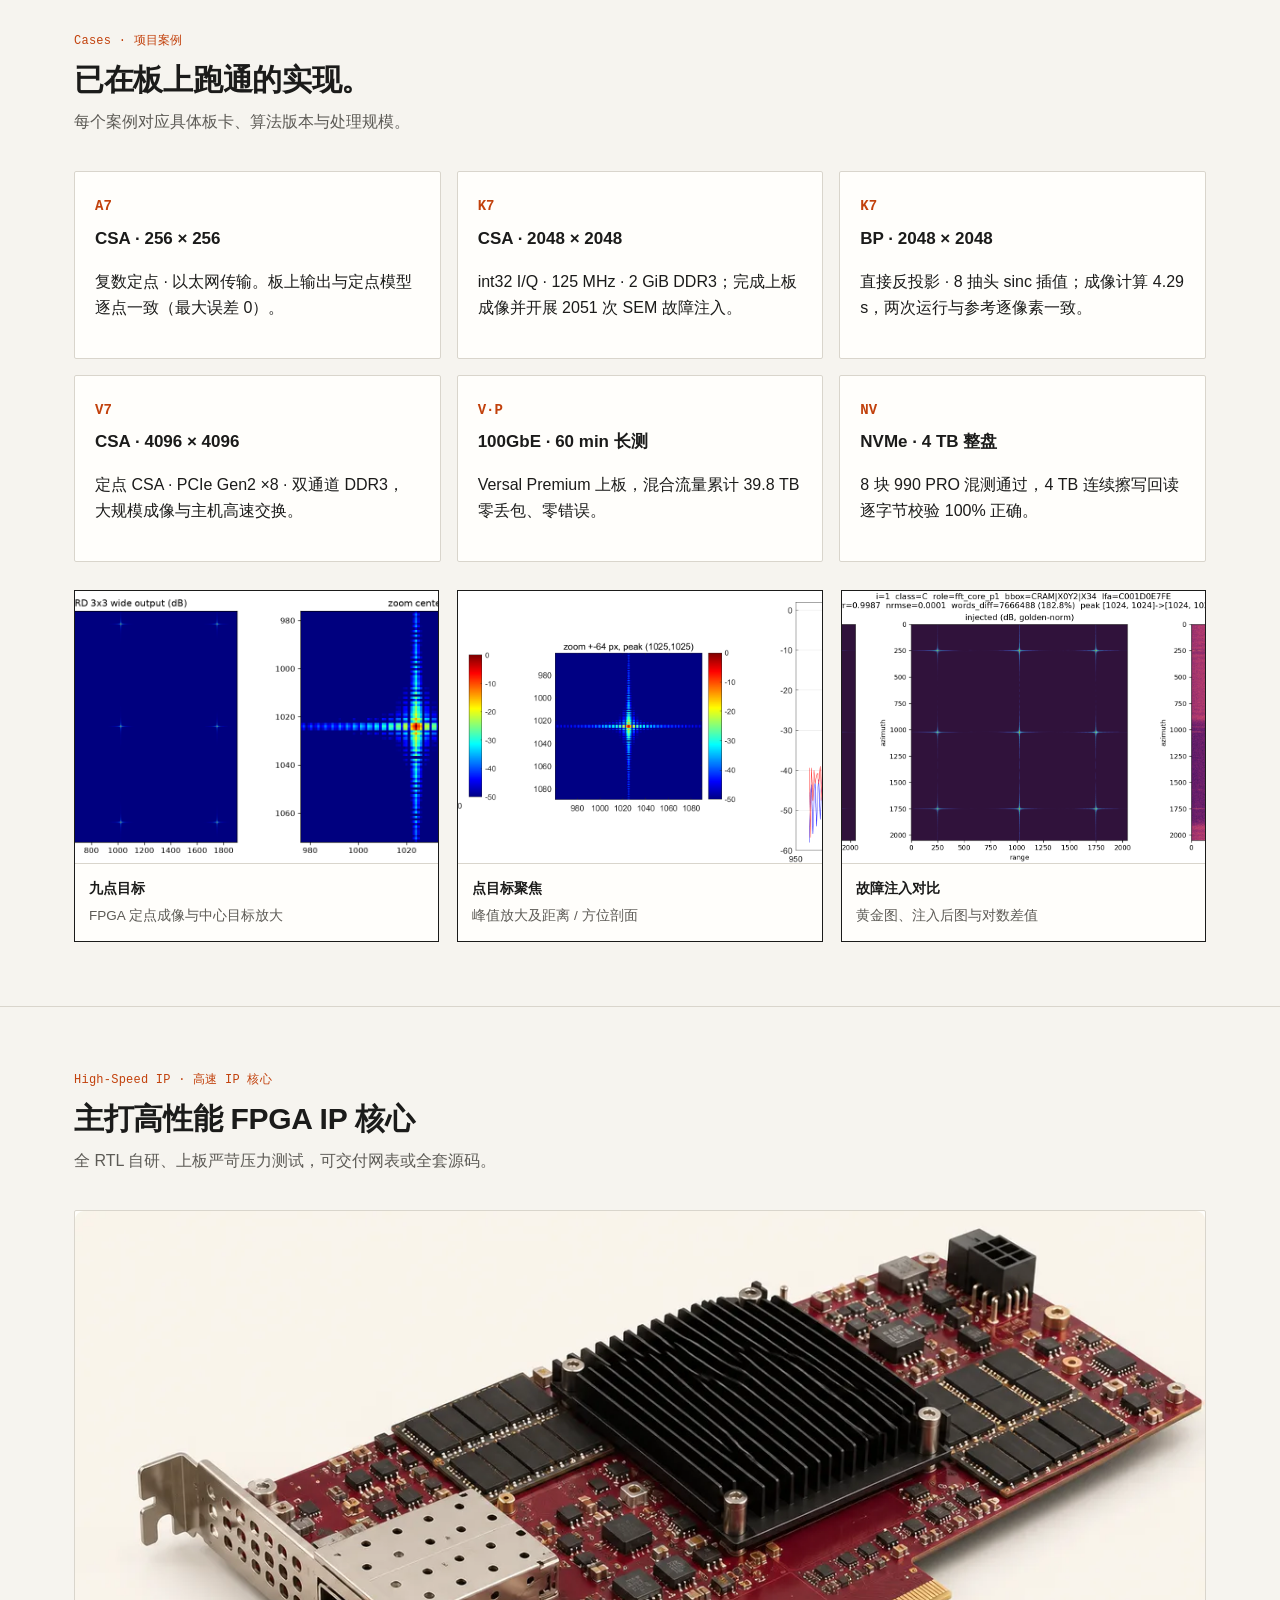
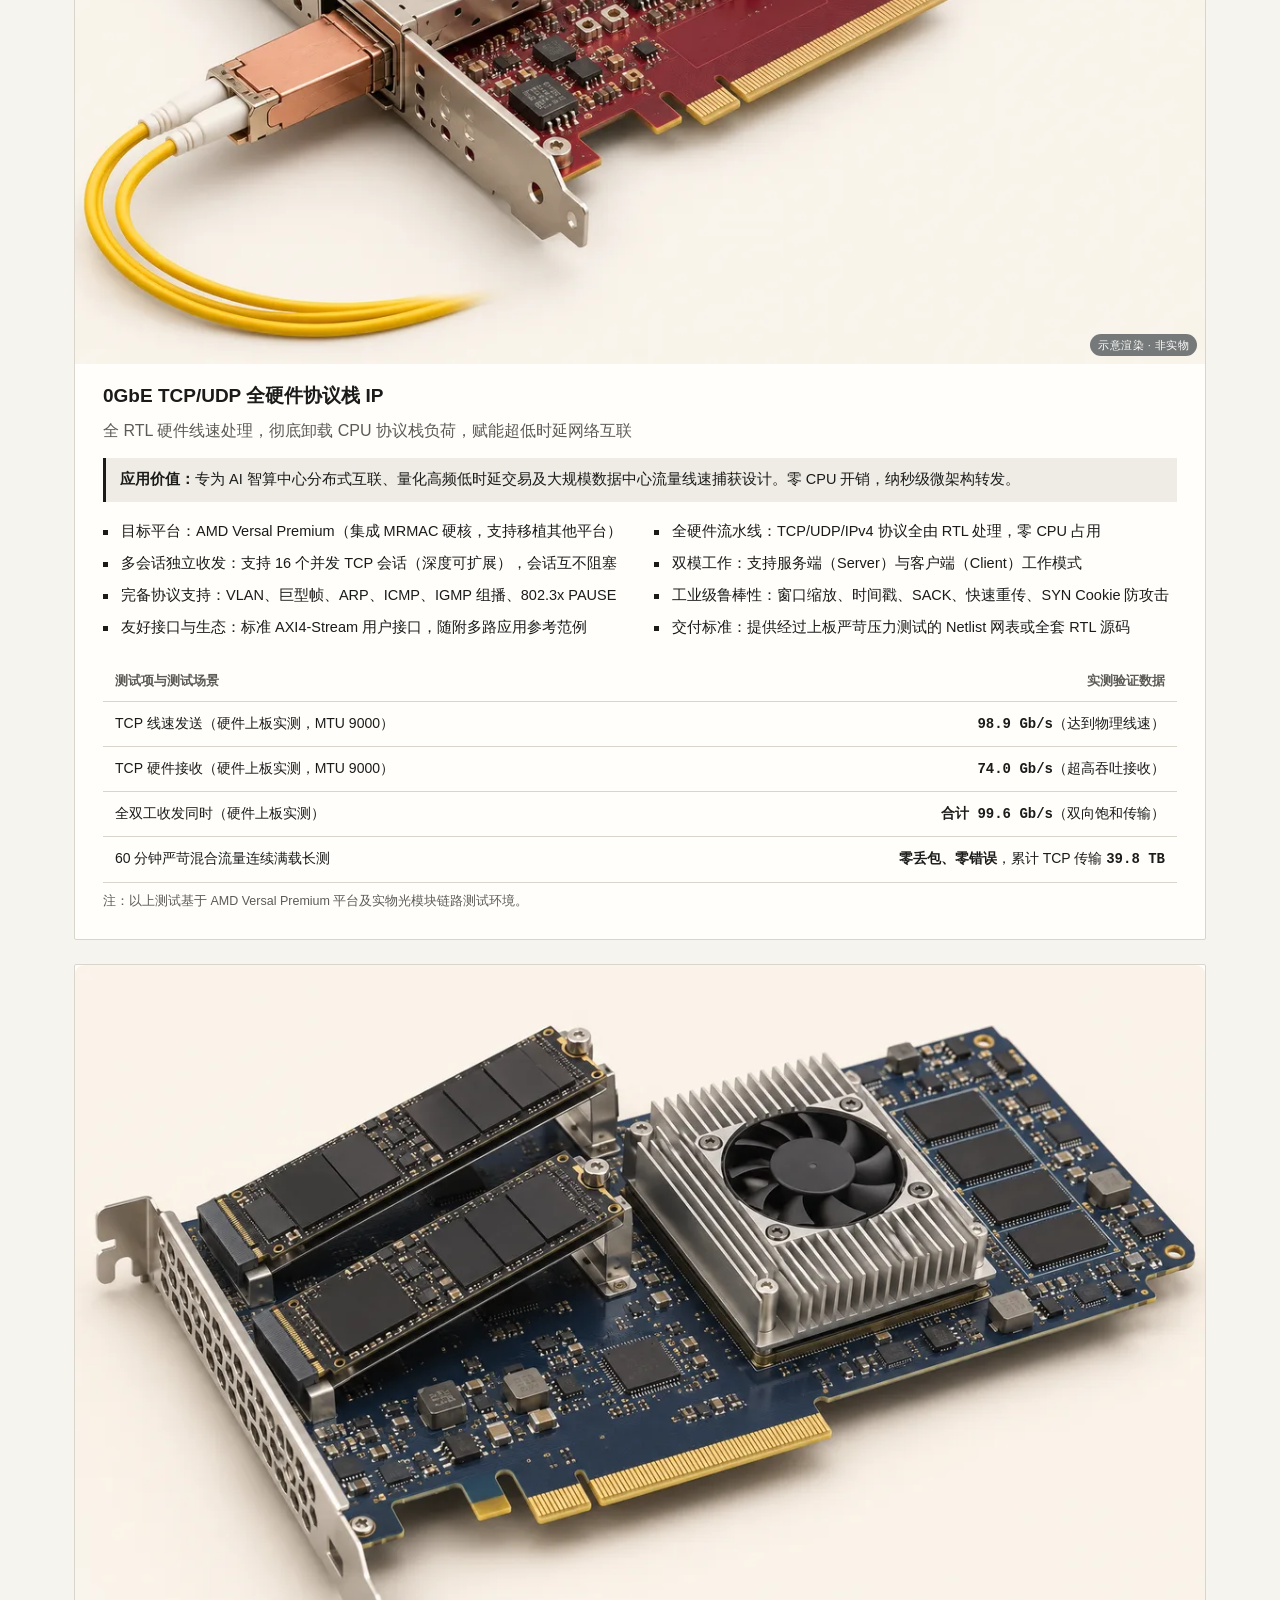
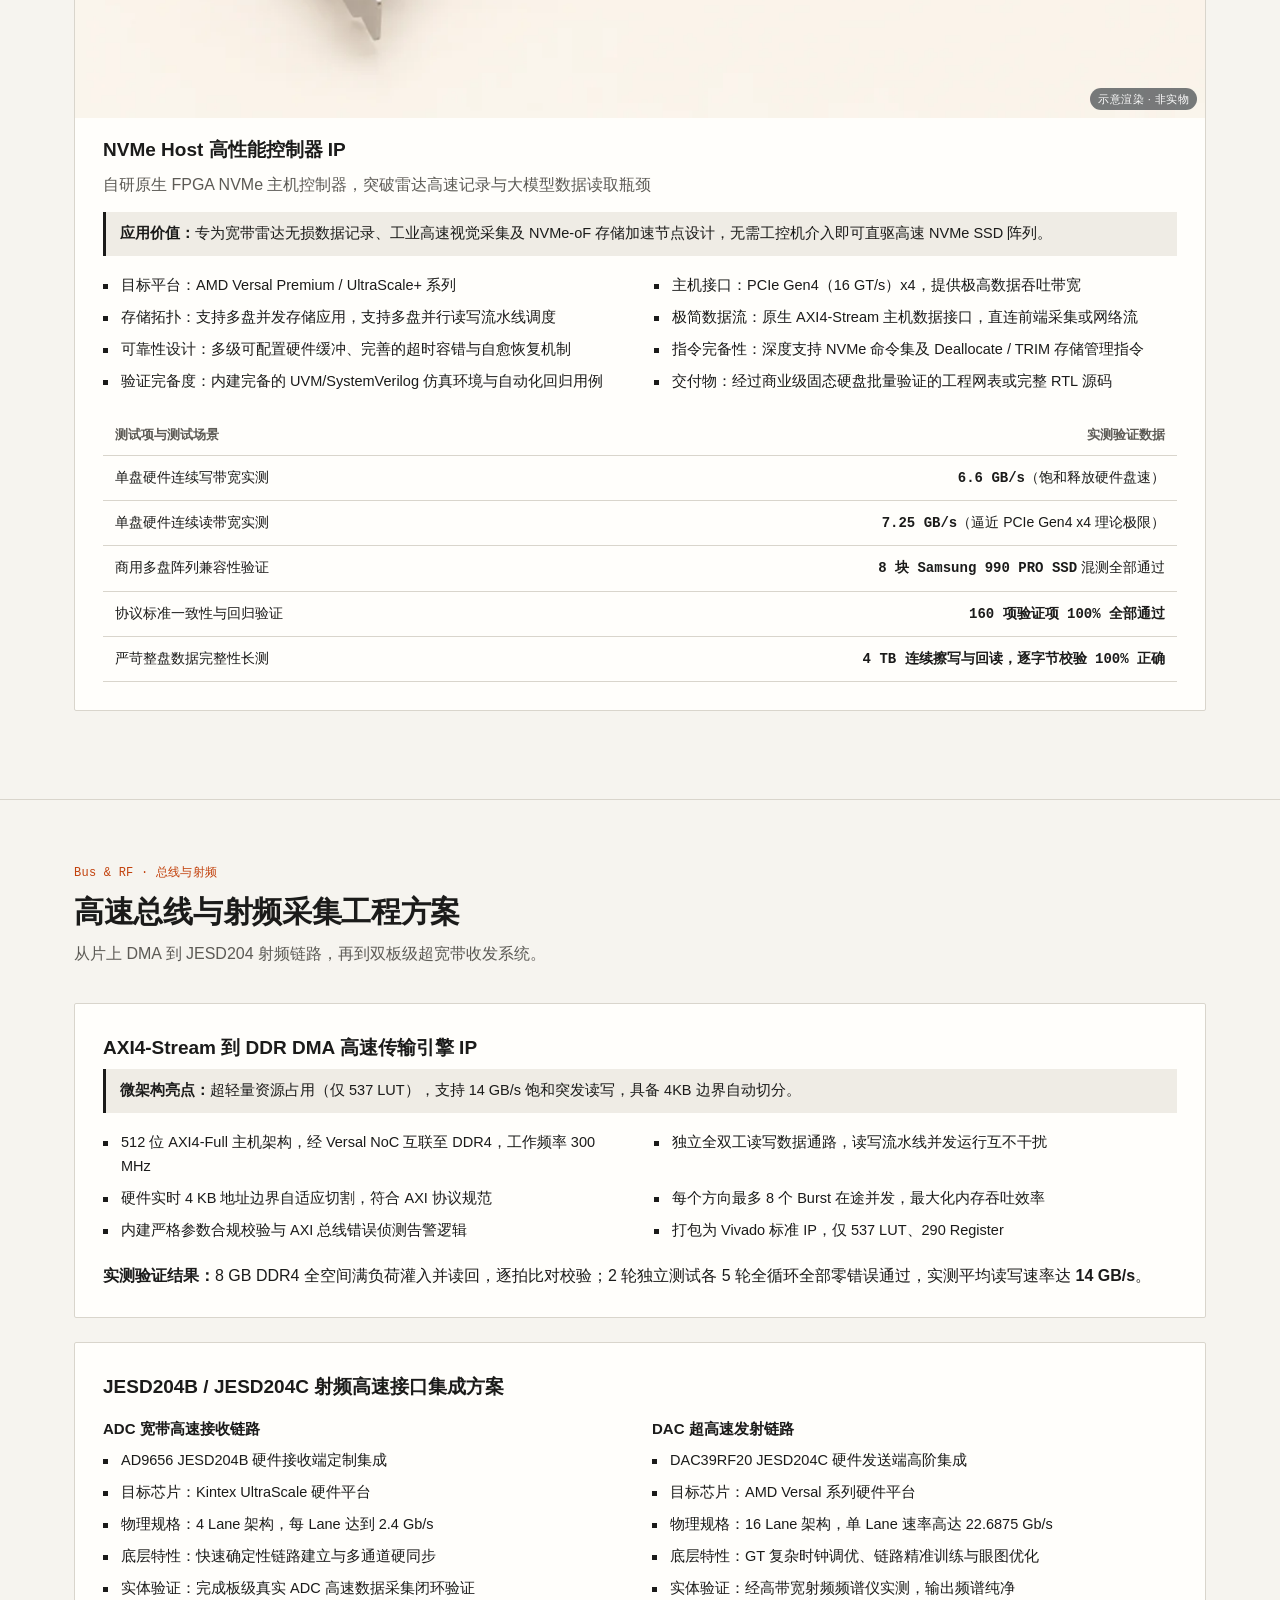
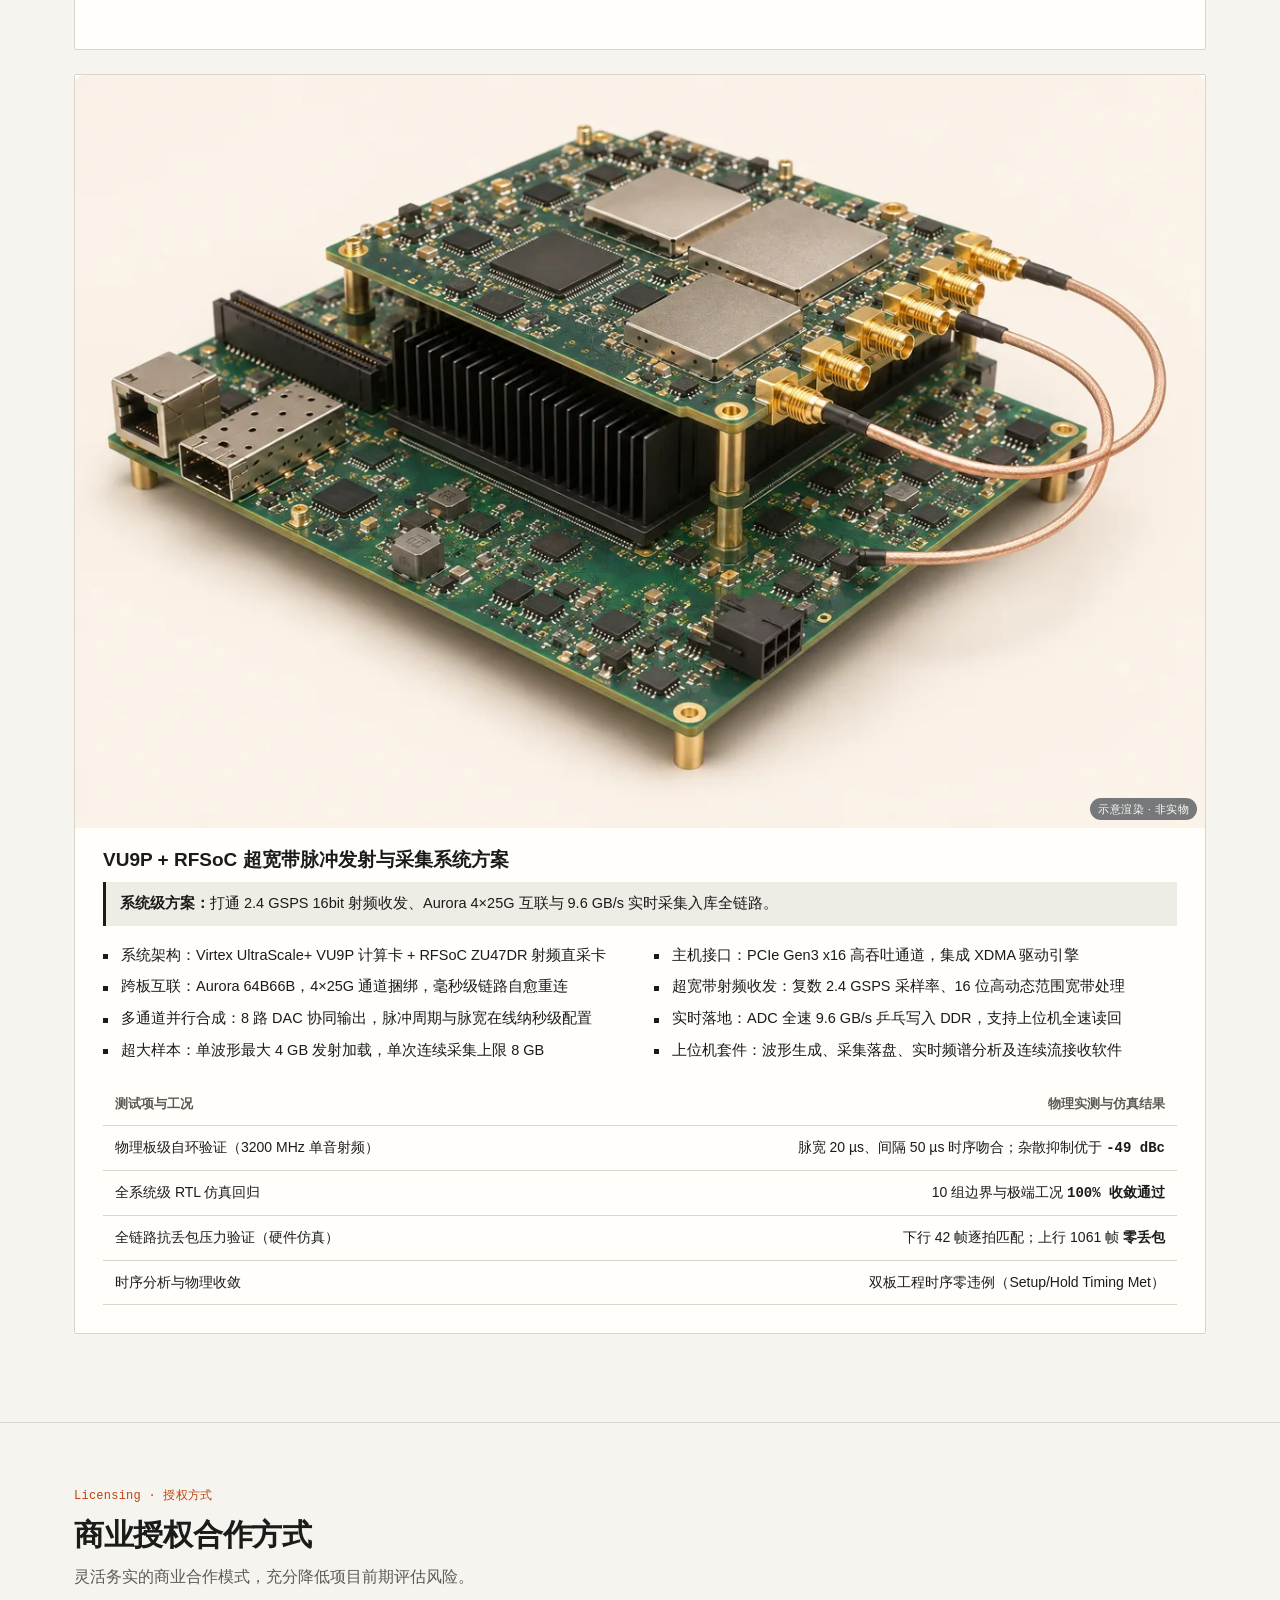
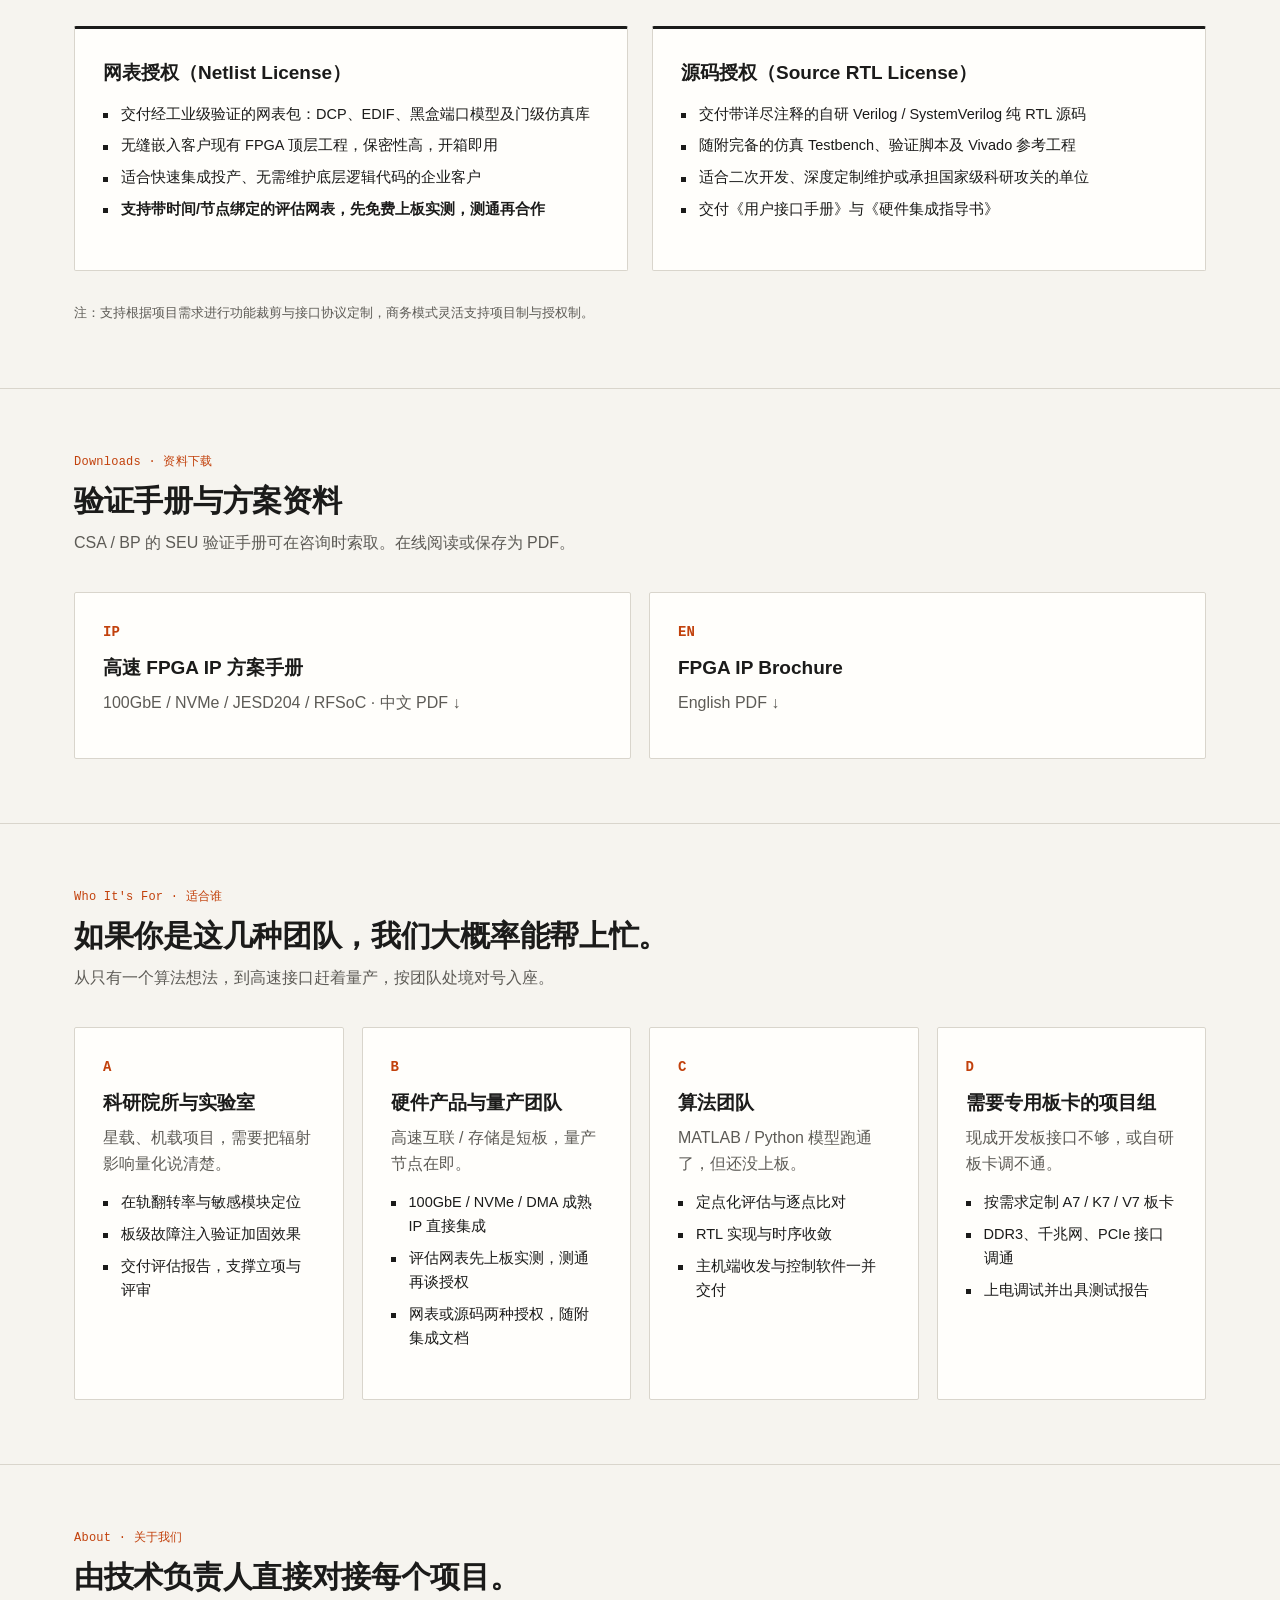
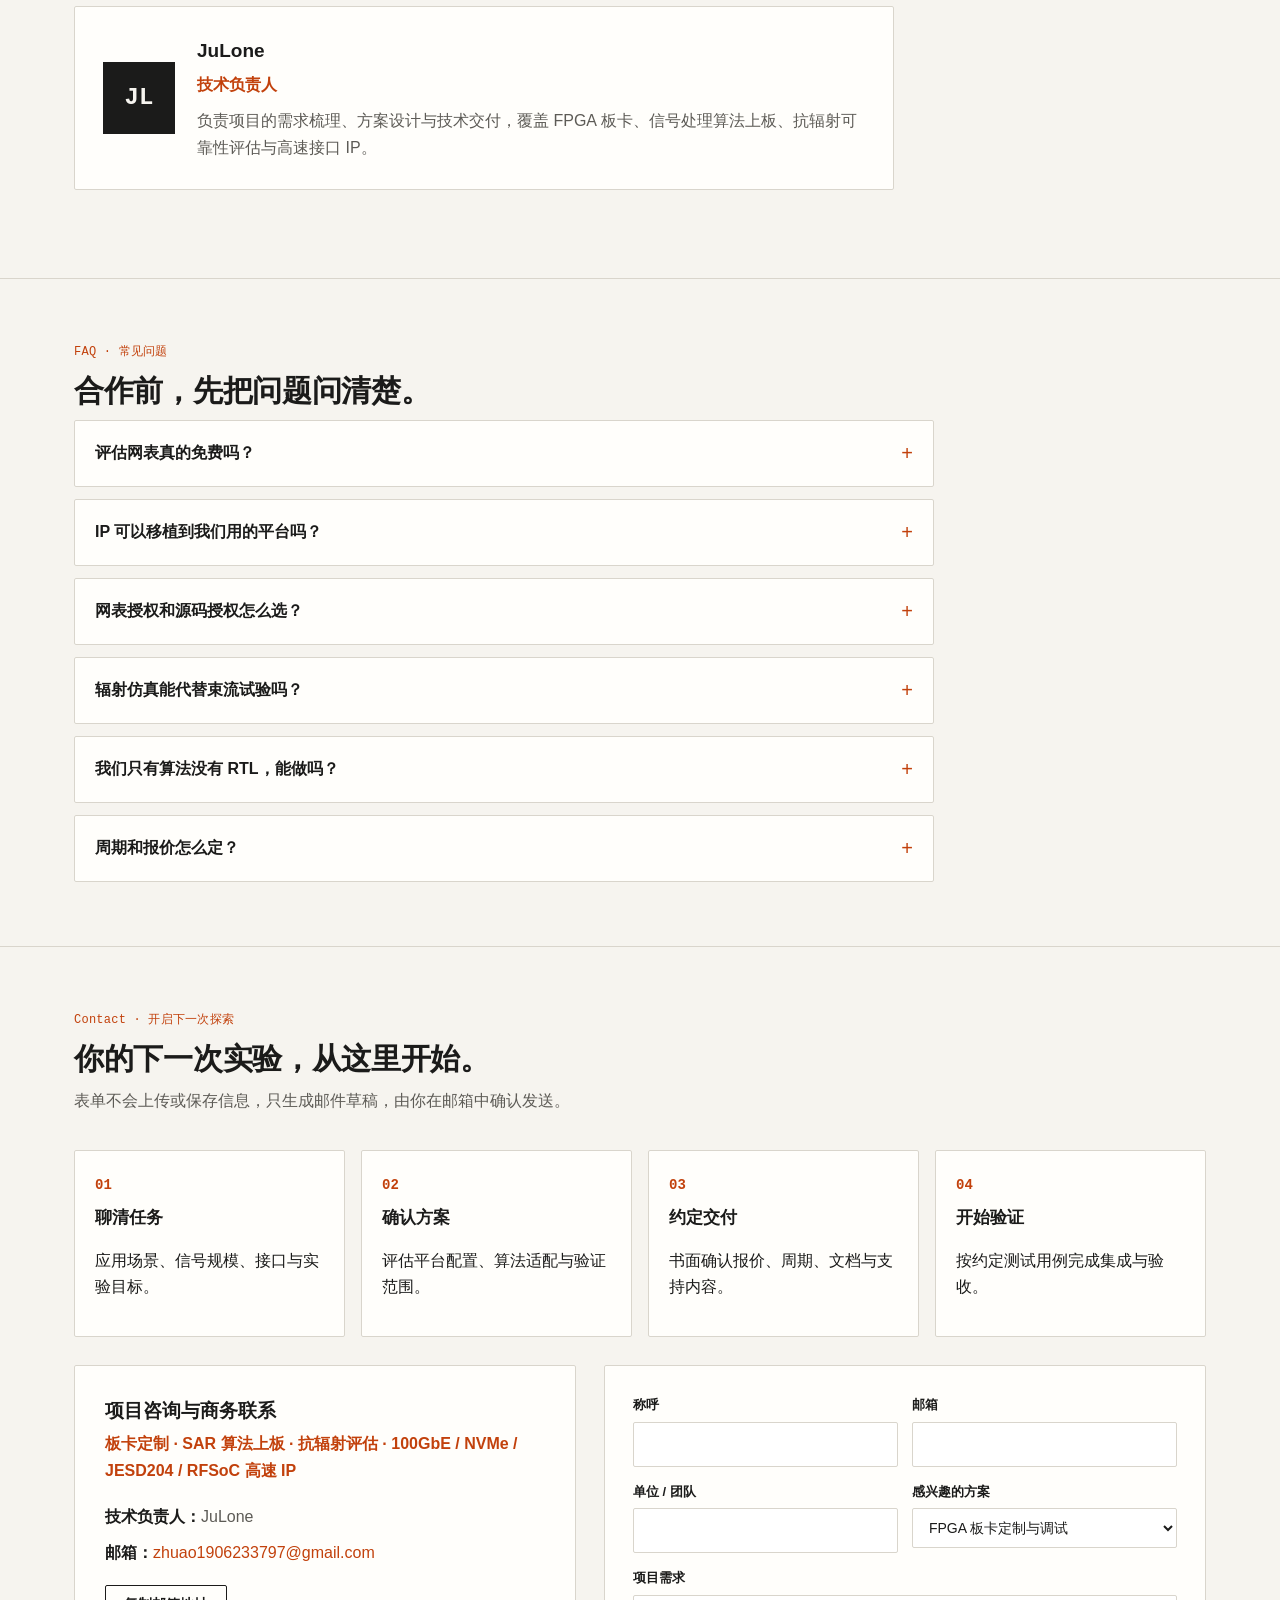
==== commit 1d0d1bdc: "Add illustrative renders to 100GbE, NVMe and VU9P+RFSoC cards Every hardware-centric card now carrie" ====
--- a/index.html
+++ b/index.html
@@ -644,7 +644,8 @@
     <p class="lead">全 RTL 自研、上板严苛压力测试，可交付网表或全套源码。</p>
 
     <article class="card">
-      <h3>100GbE TCP/UDP 全硬件协议栈 IP</h3>
+      <figure class="bimg"><img src="assets/boards/100gbe-render.webp" alt="验证平台示意渲染" loading="lazy"><figcaption>示意渲染 · 非实物</figcaption></figure>
+      <h3>0GbE TCP/UDP 全硬件协议栈 IP</h3>
       <p class="tag">全 RTL 硬件线速处理，彻底卸载 CPU 协议栈负荷，赋能超低时延网络互联</p>
       <div class="value"><b>应用价值：</b>专为 AI 智算中心分布式互联、量化高频低时延交易及大规模数据中心流量线速捕获设计。零 CPU 开销，纳秒级微架构转发。</div>
       <ul class="feat">
@@ -668,7 +669,8 @@
     </article>
 
     <article class="card" id="nvme">
-      <h3>NVMe Host 高性能控制器 IP</h3>
+      <figure class="bimg"><img src="assets/boards/nvme-render.webp" alt="验证平台示意渲染" loading="lazy"><figcaption>示意渲染 · 非实物</figcaption></figure>
+      <h3><h3>NVMe Host 高性能控制器 IP</h3>
       <p class="tag">自研原生 FPGA NVMe 主机控制器，突破雷达高速记录与大模型数据读取瓶颈</p>
       <div class="value"><b>应用价值：</b>专为宽带雷达无损数据记录、工业高速视觉采集及 NVMe-oF 存储加速节点设计，无需工控机介入即可直驱高速 NVMe SSD 阵列。</div>
       <ul class="feat">
@@ -740,6 +742,7 @@
     </article>
 
     <article class="card">
+      <figure class="bimg"><img src="assets/boards/rfsoc-render.webp" alt="验证平台示意渲染" loading="lazy"><figcaption>示意渲染 · 非实物</figcaption></figure>
       <h3>VU9P + RFSoC 超宽带脉冲发射与采集系统方案</h3>
       <div class="value"><b>系统级方案：</b>打通 2.4 GSPS 16bit 射频收发、Aurora 4×25G 互联与 9.6 GB/s 实时采集入库全链路。</div>
       <ul class="feat">
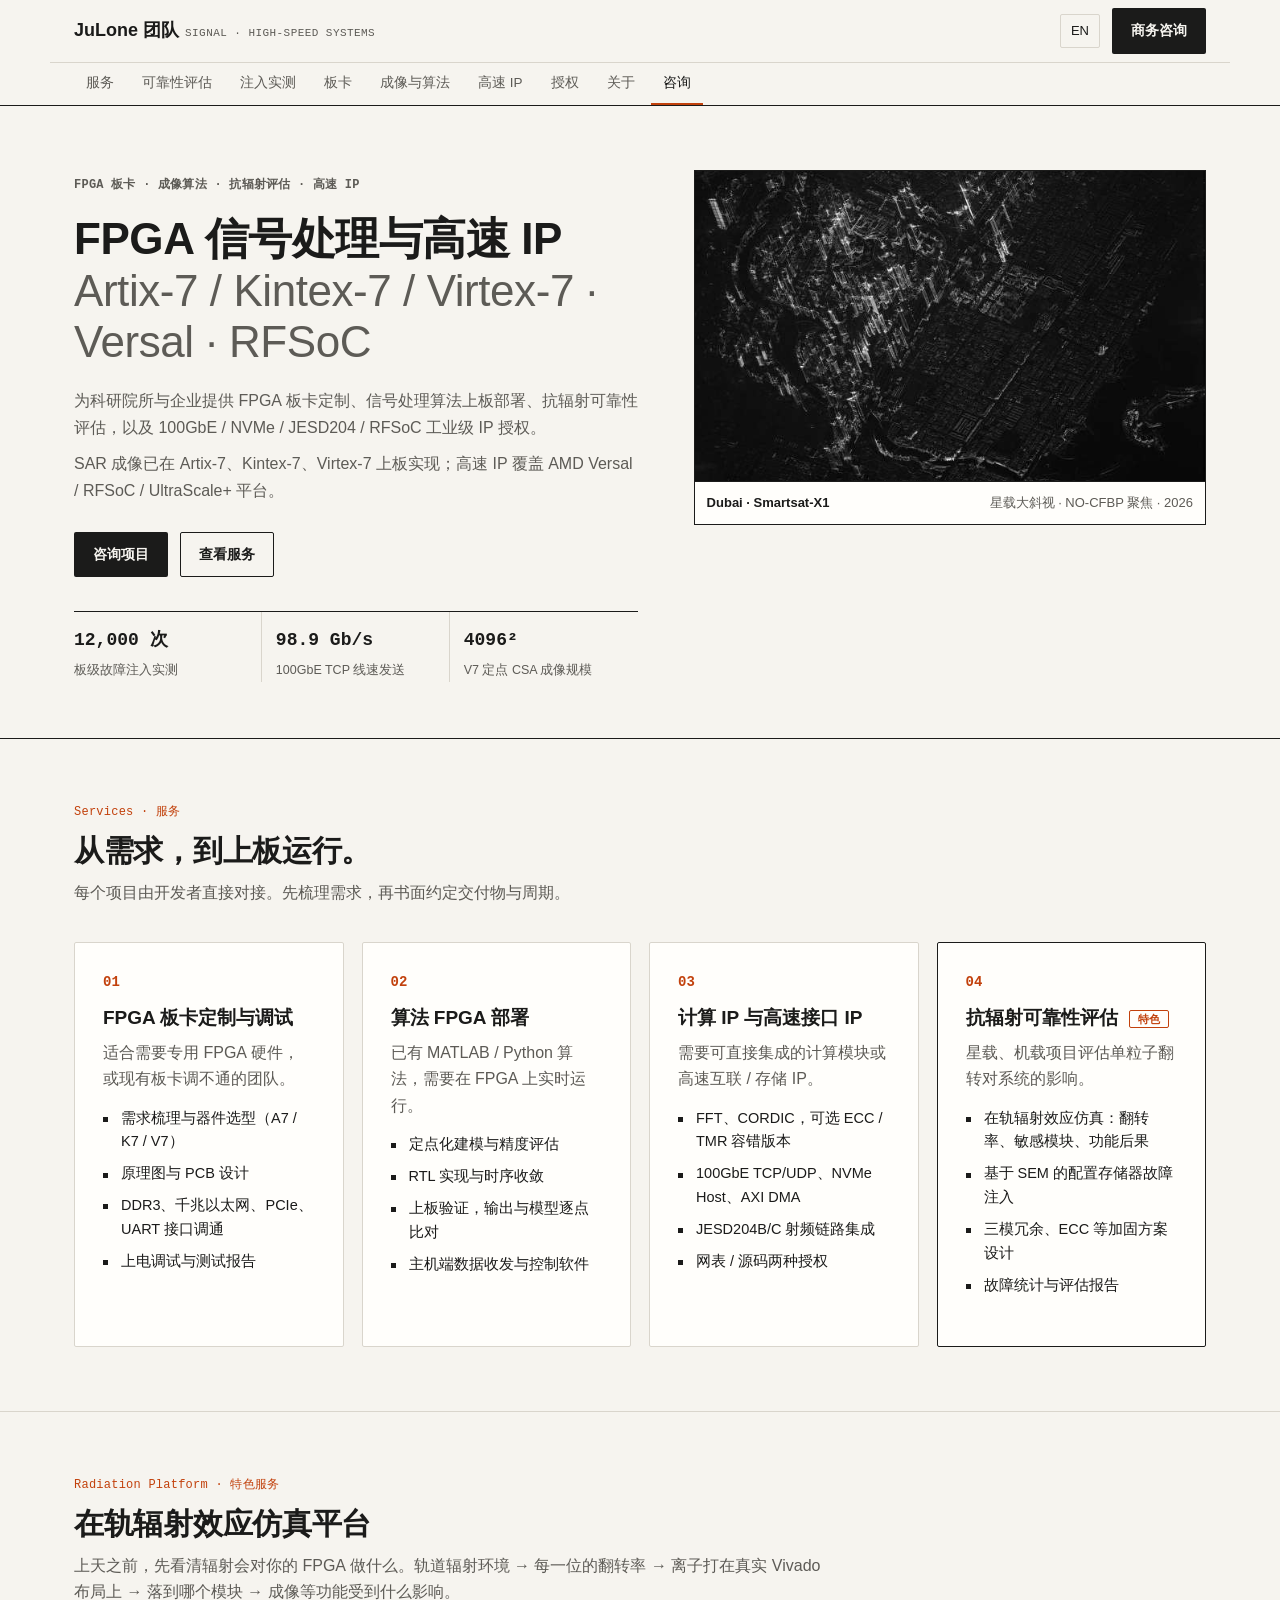
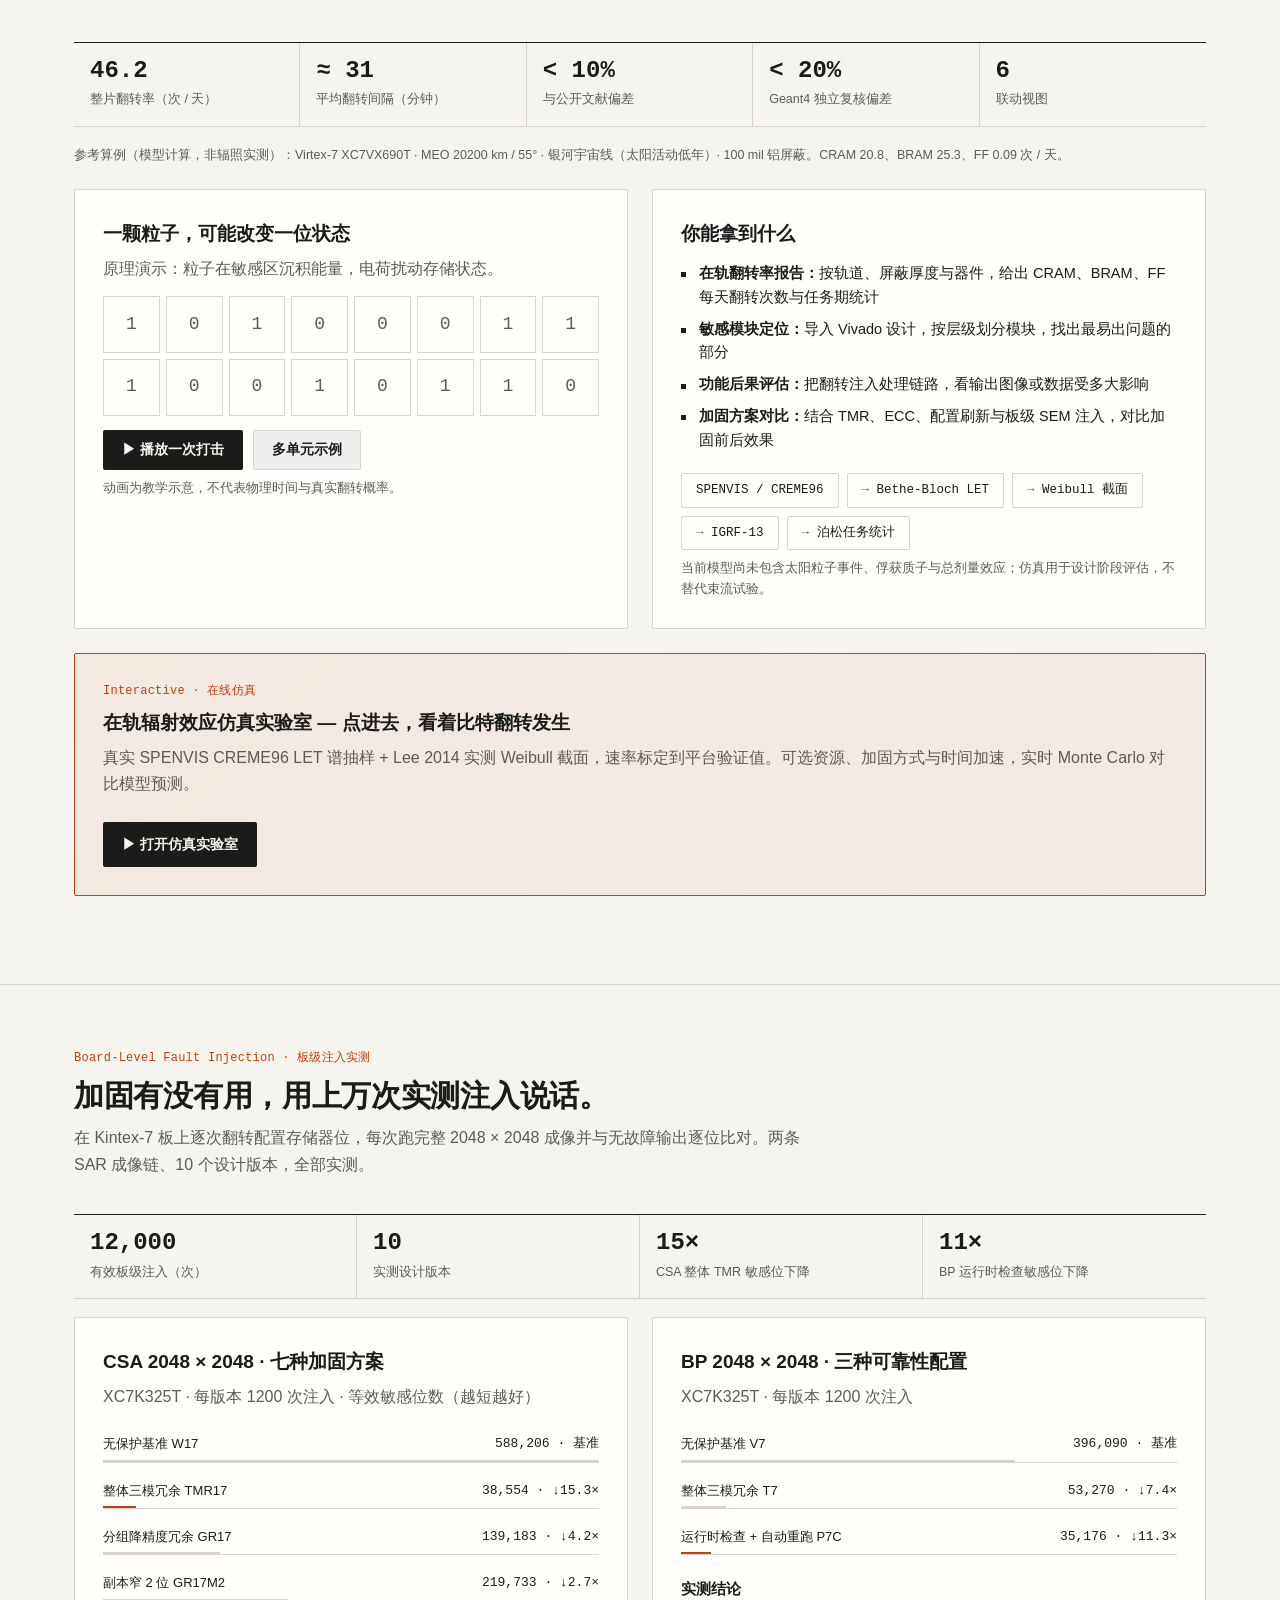
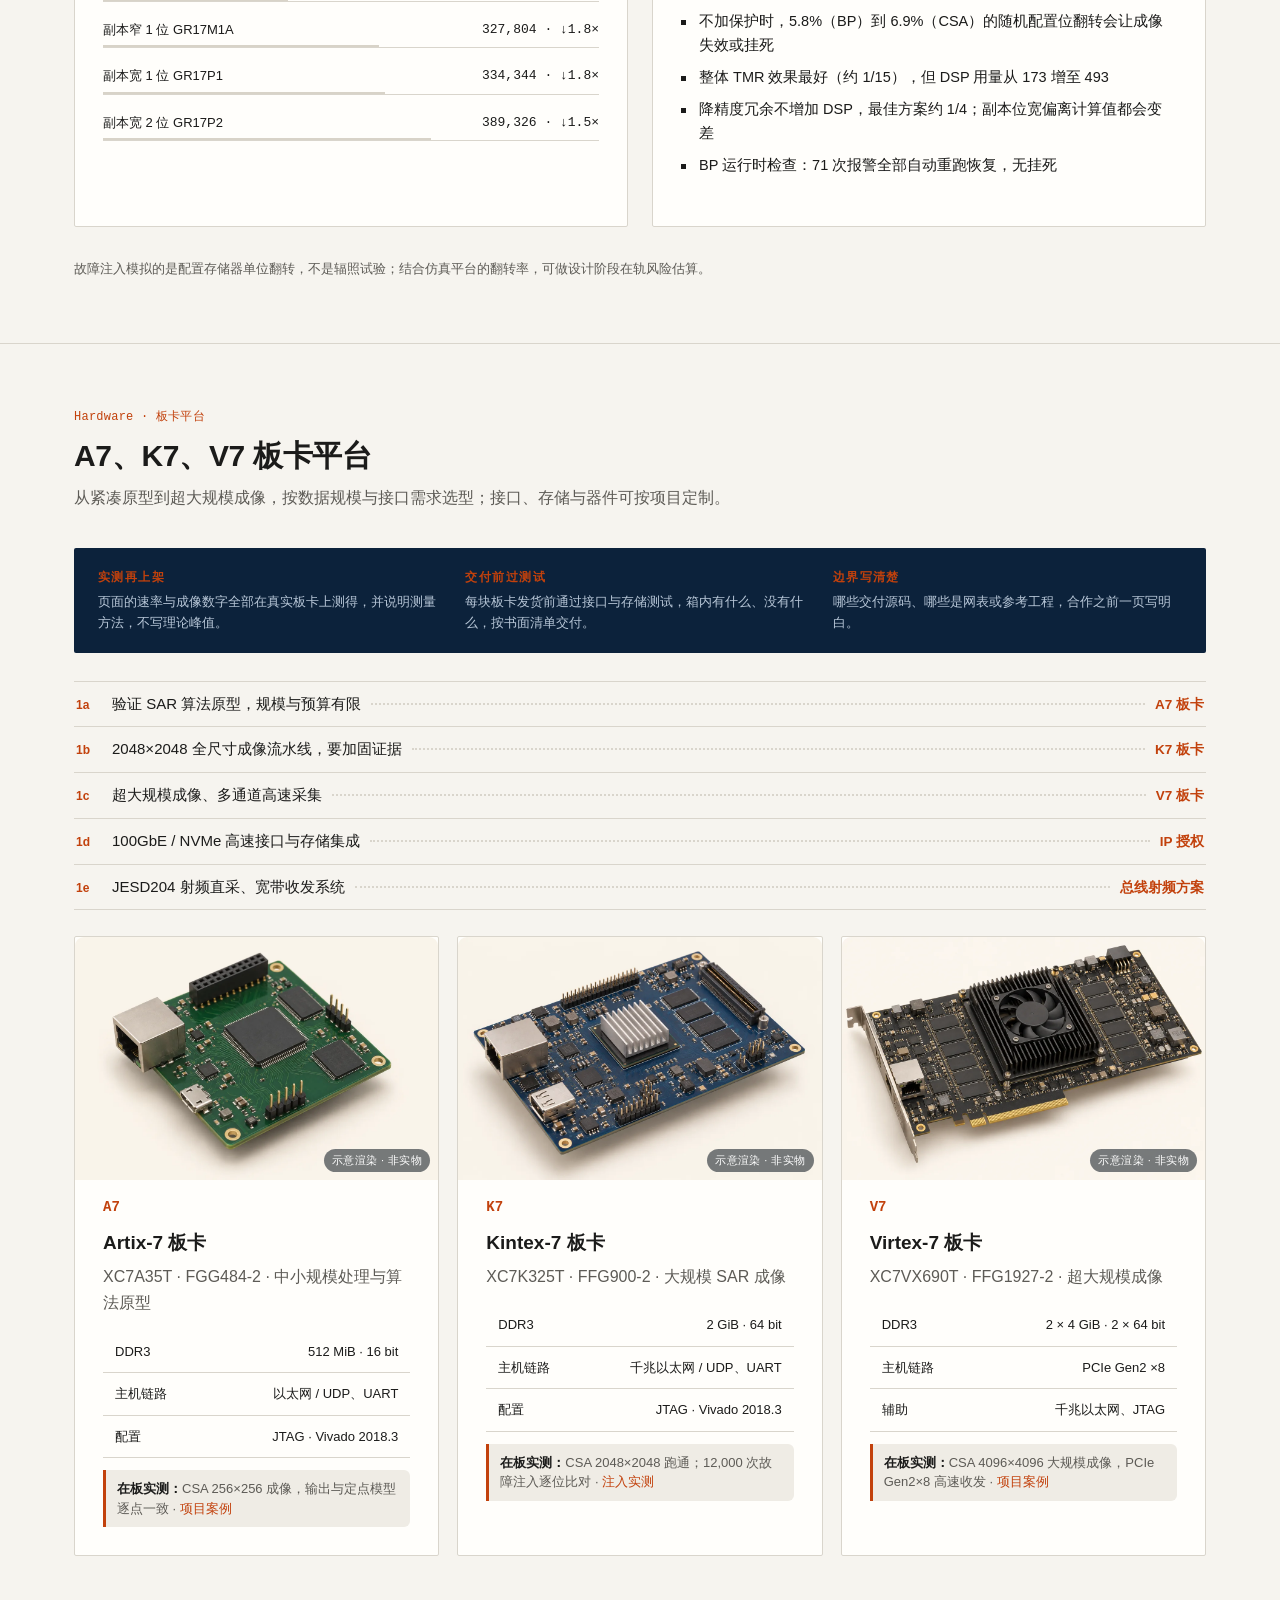
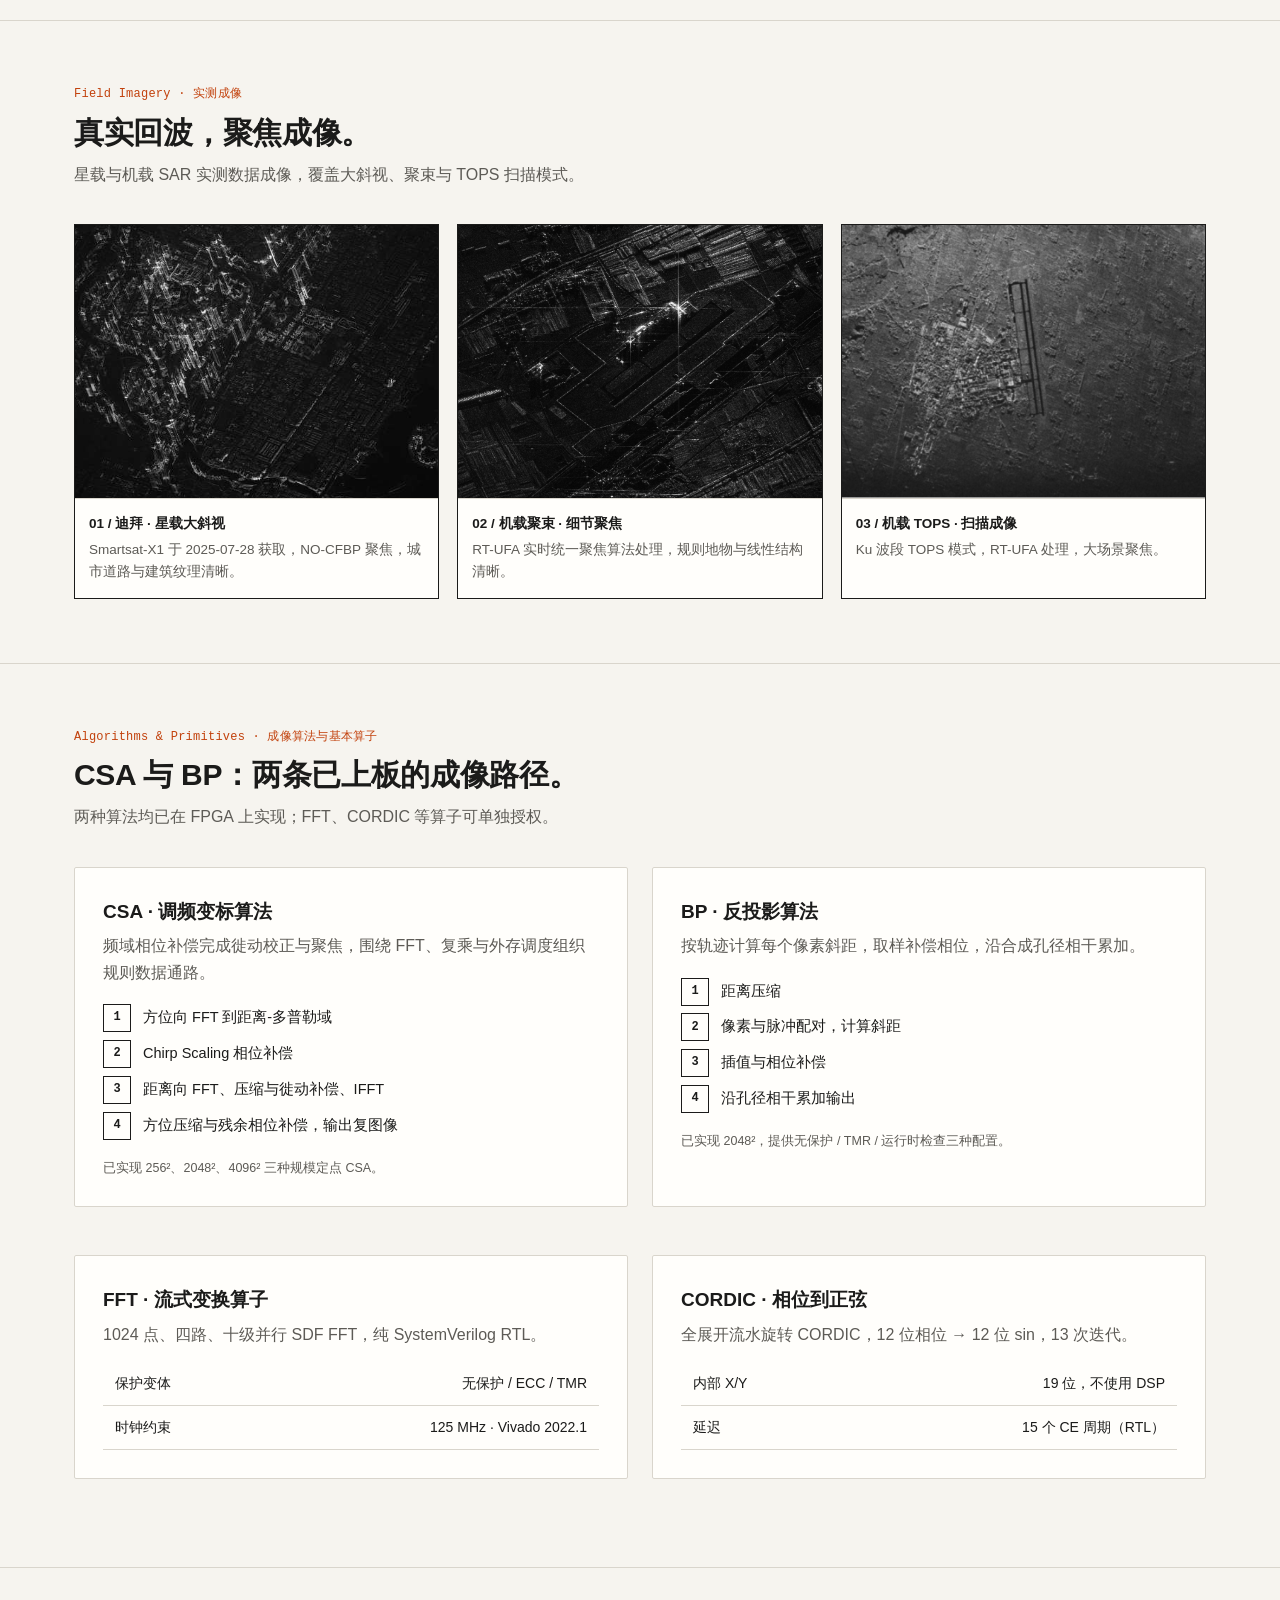
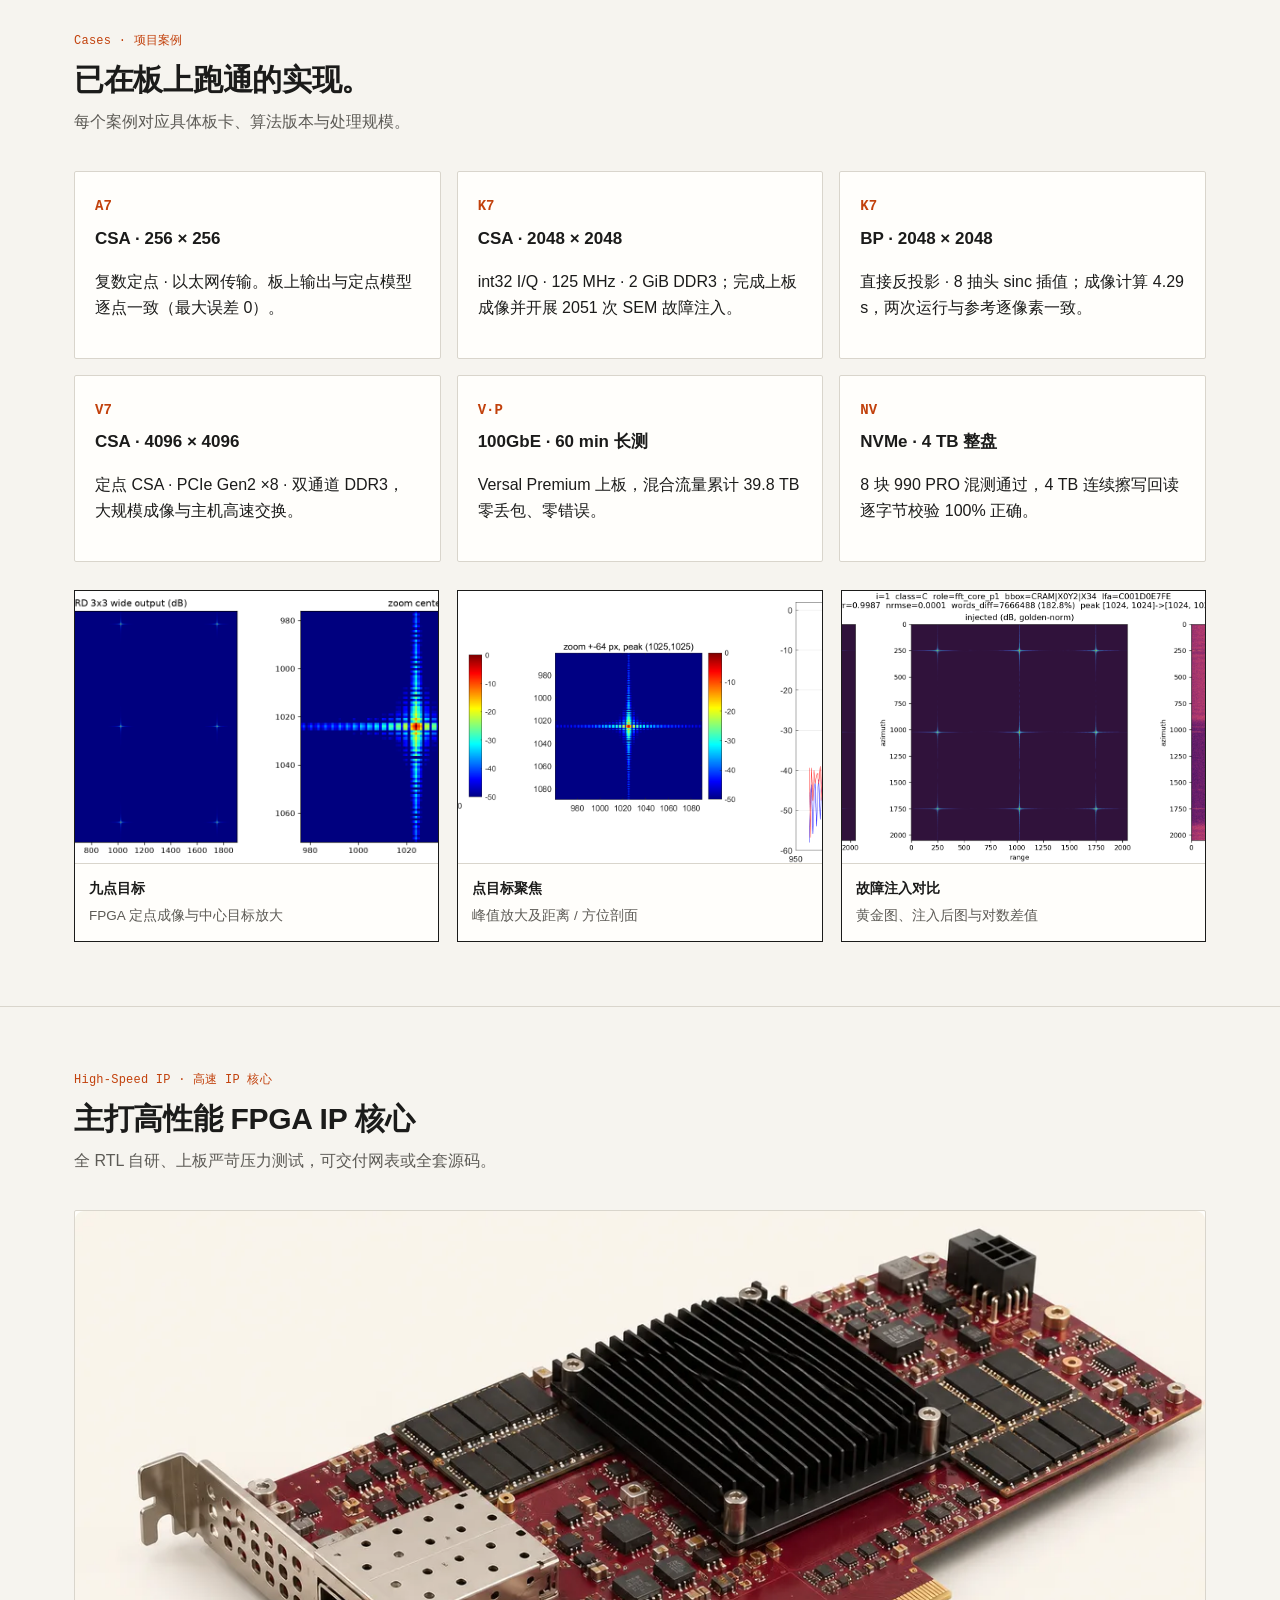
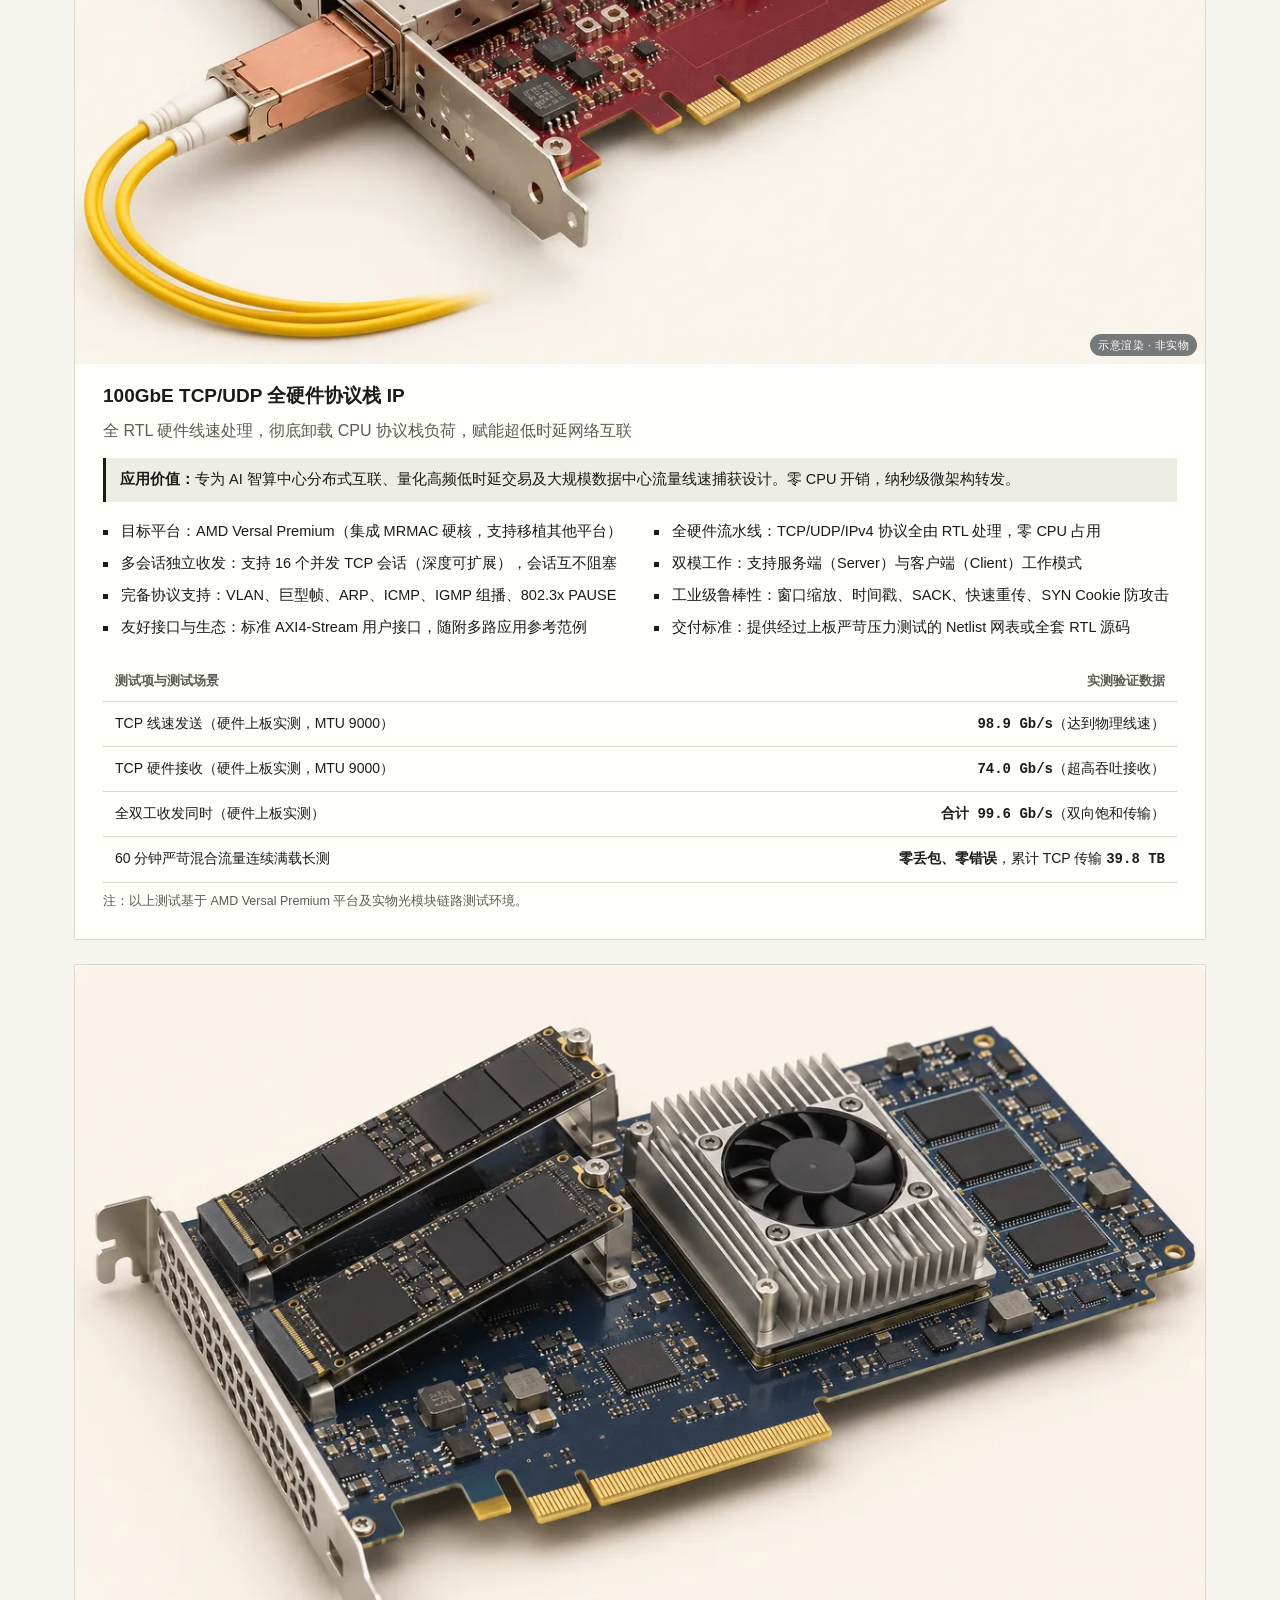
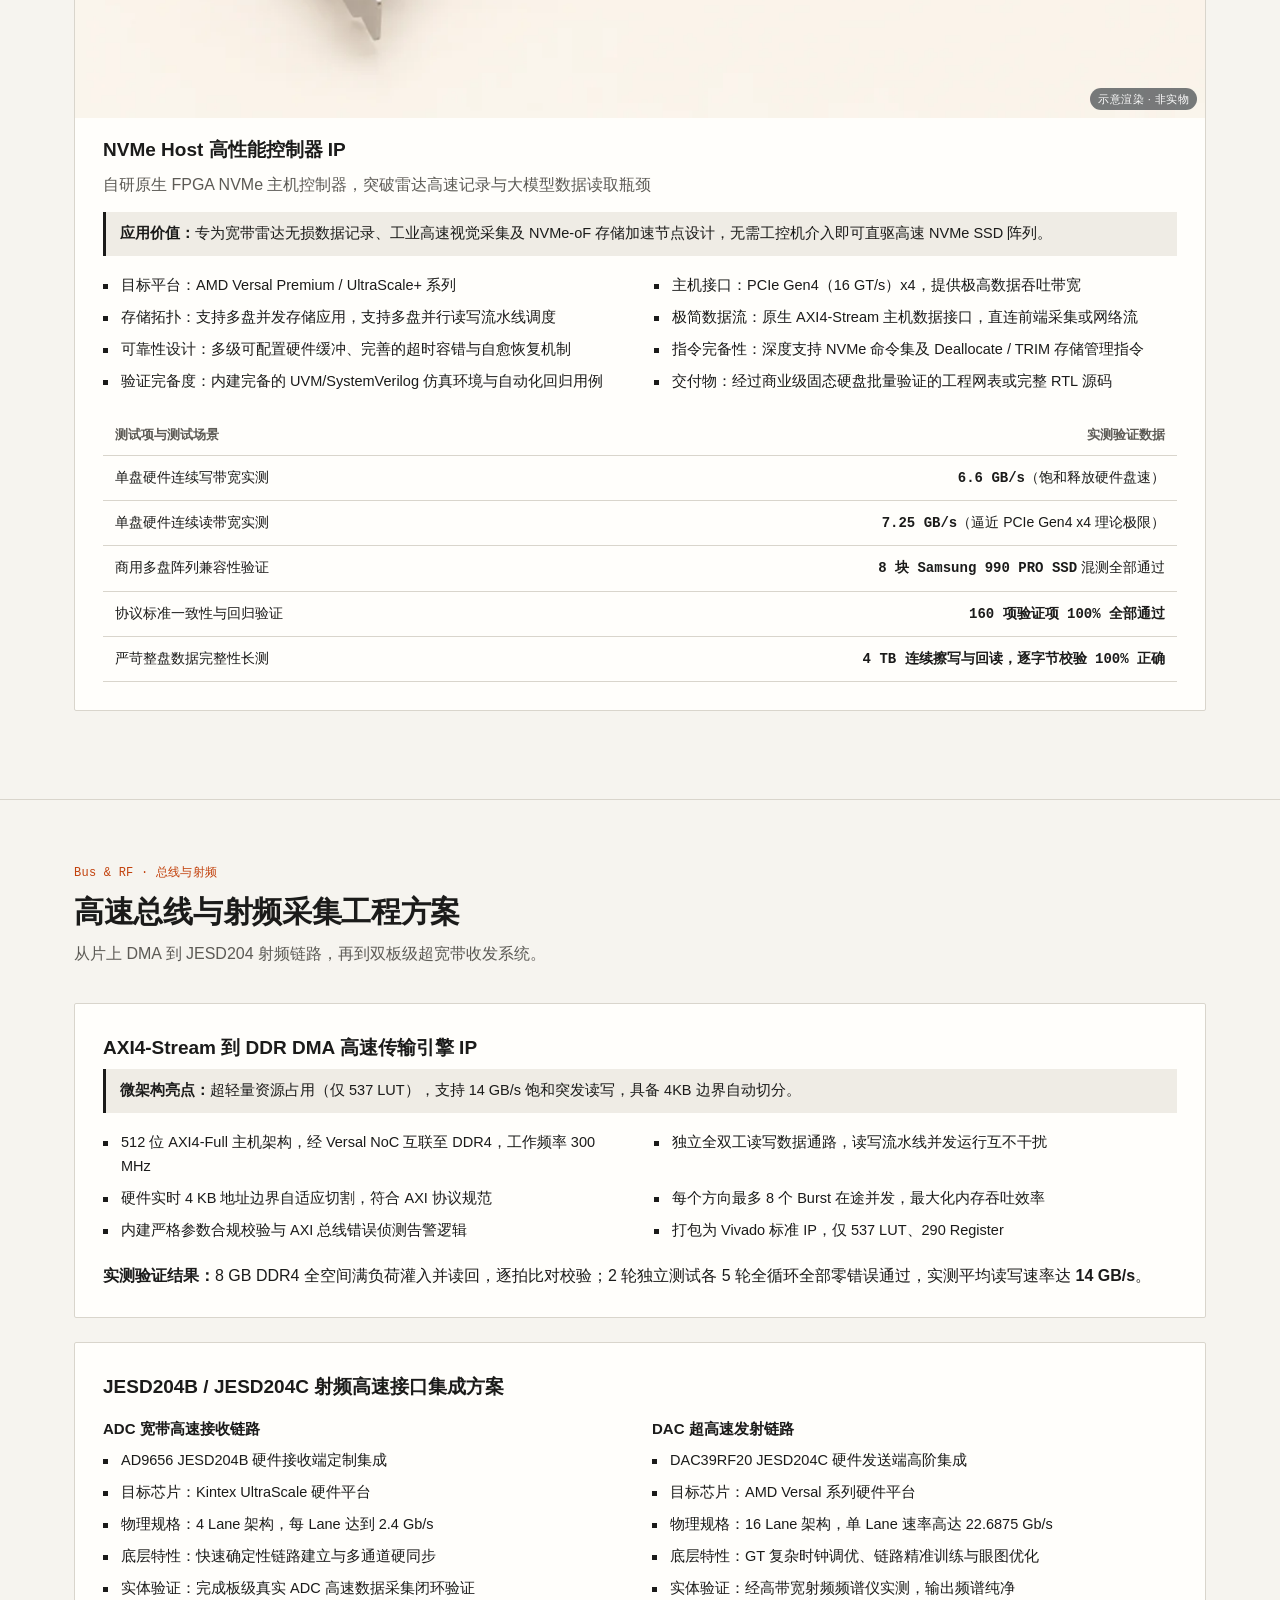
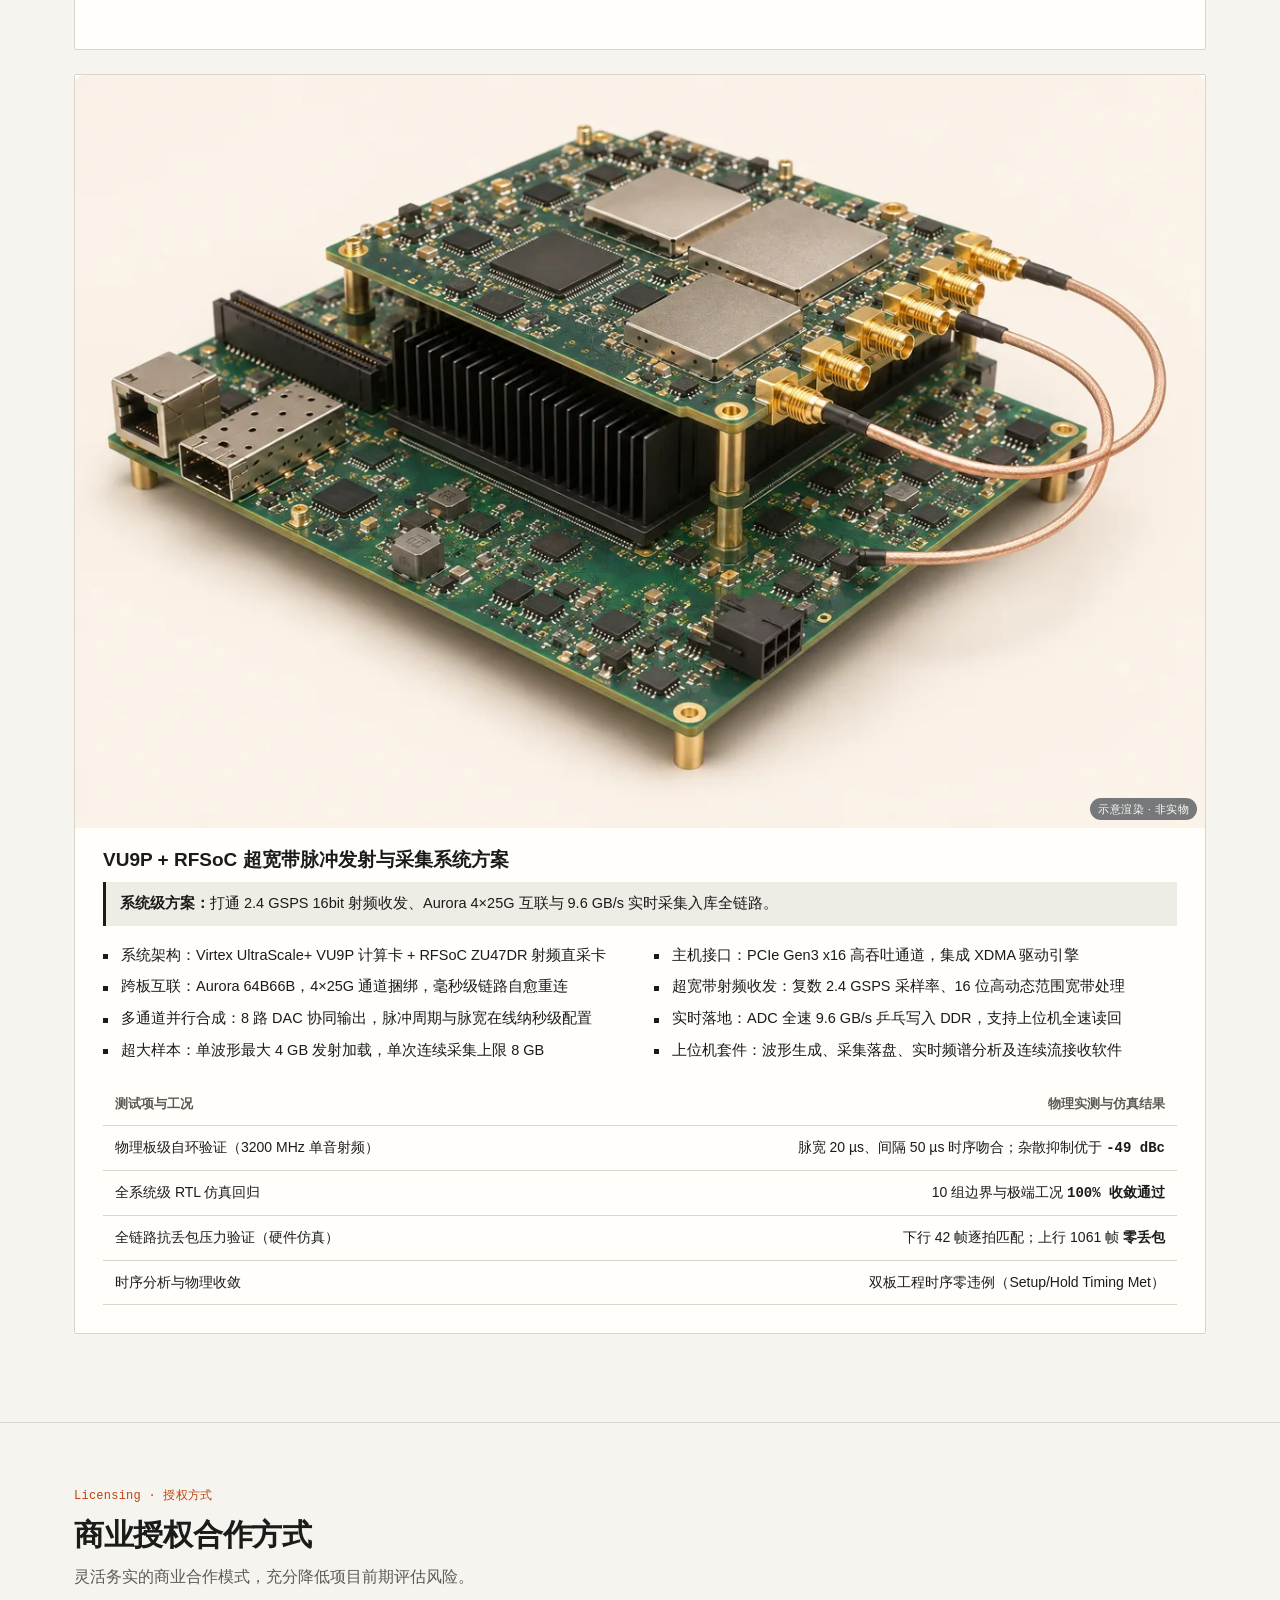
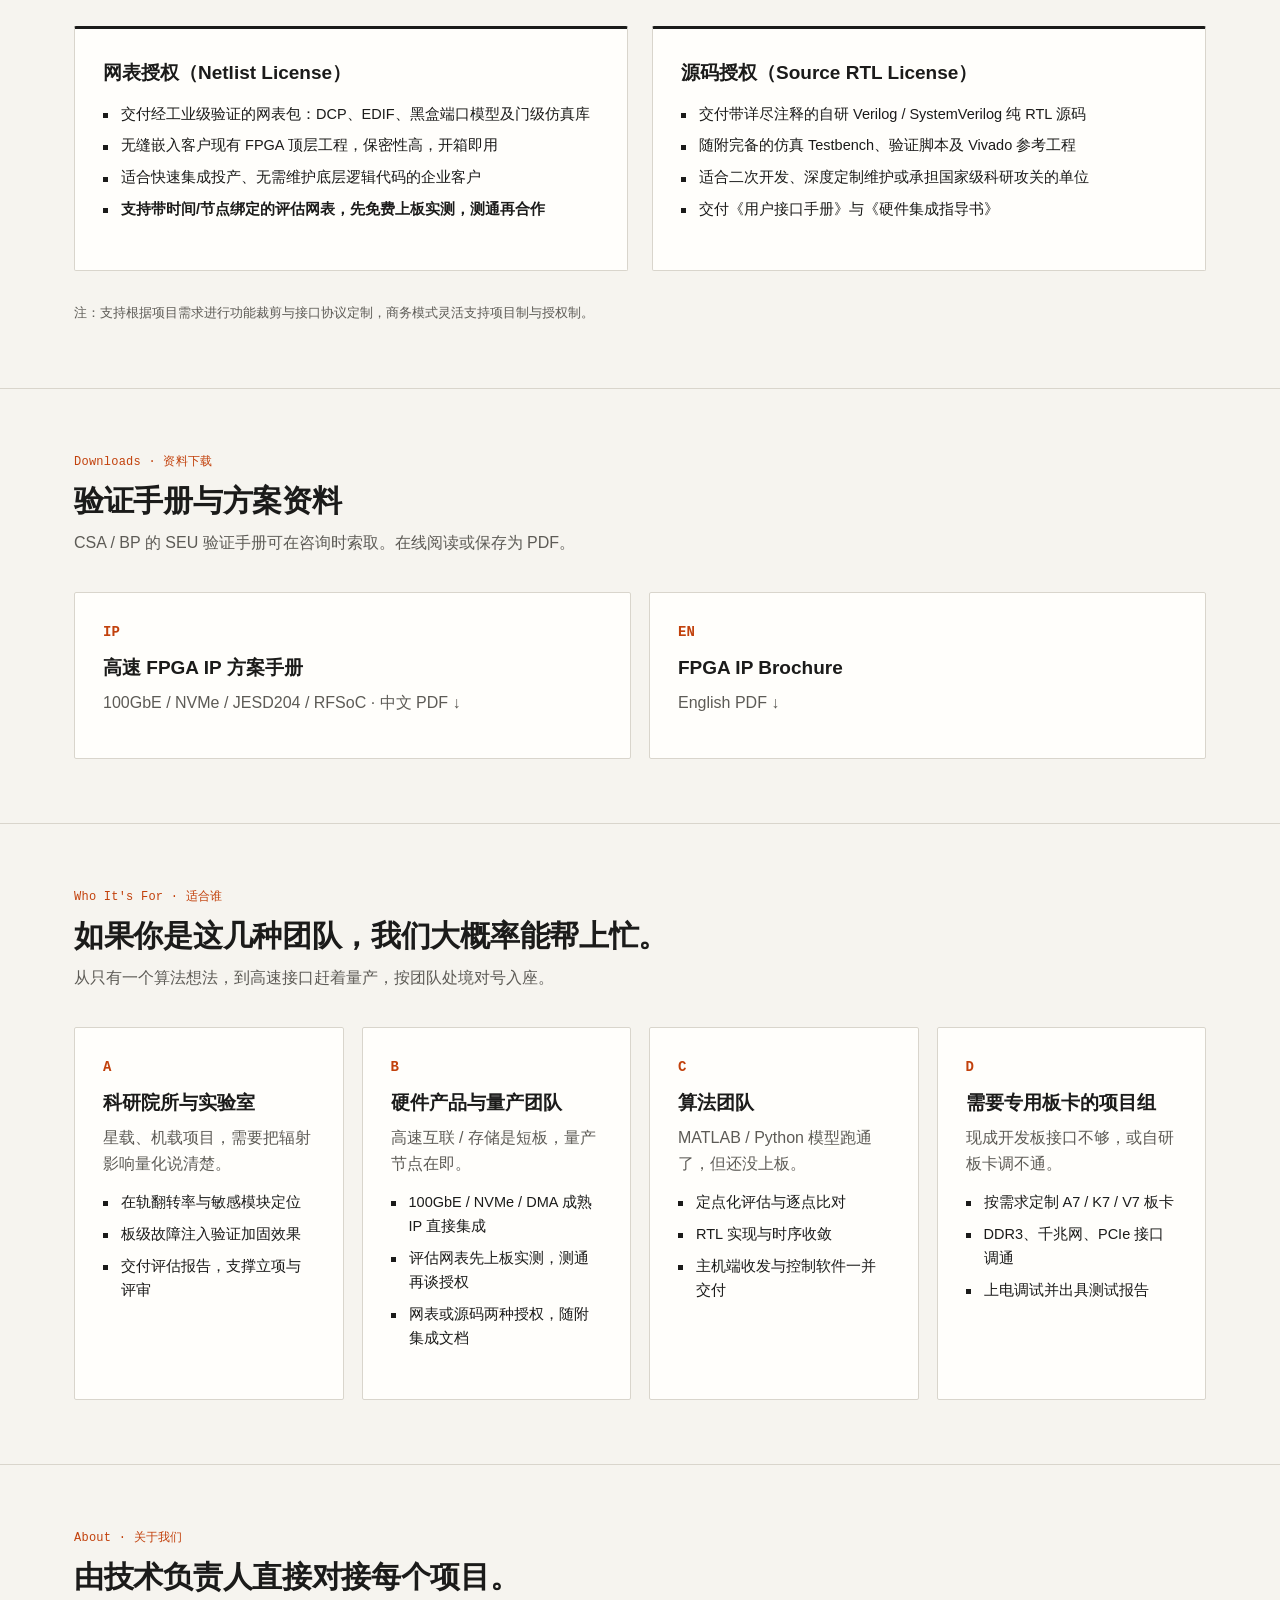
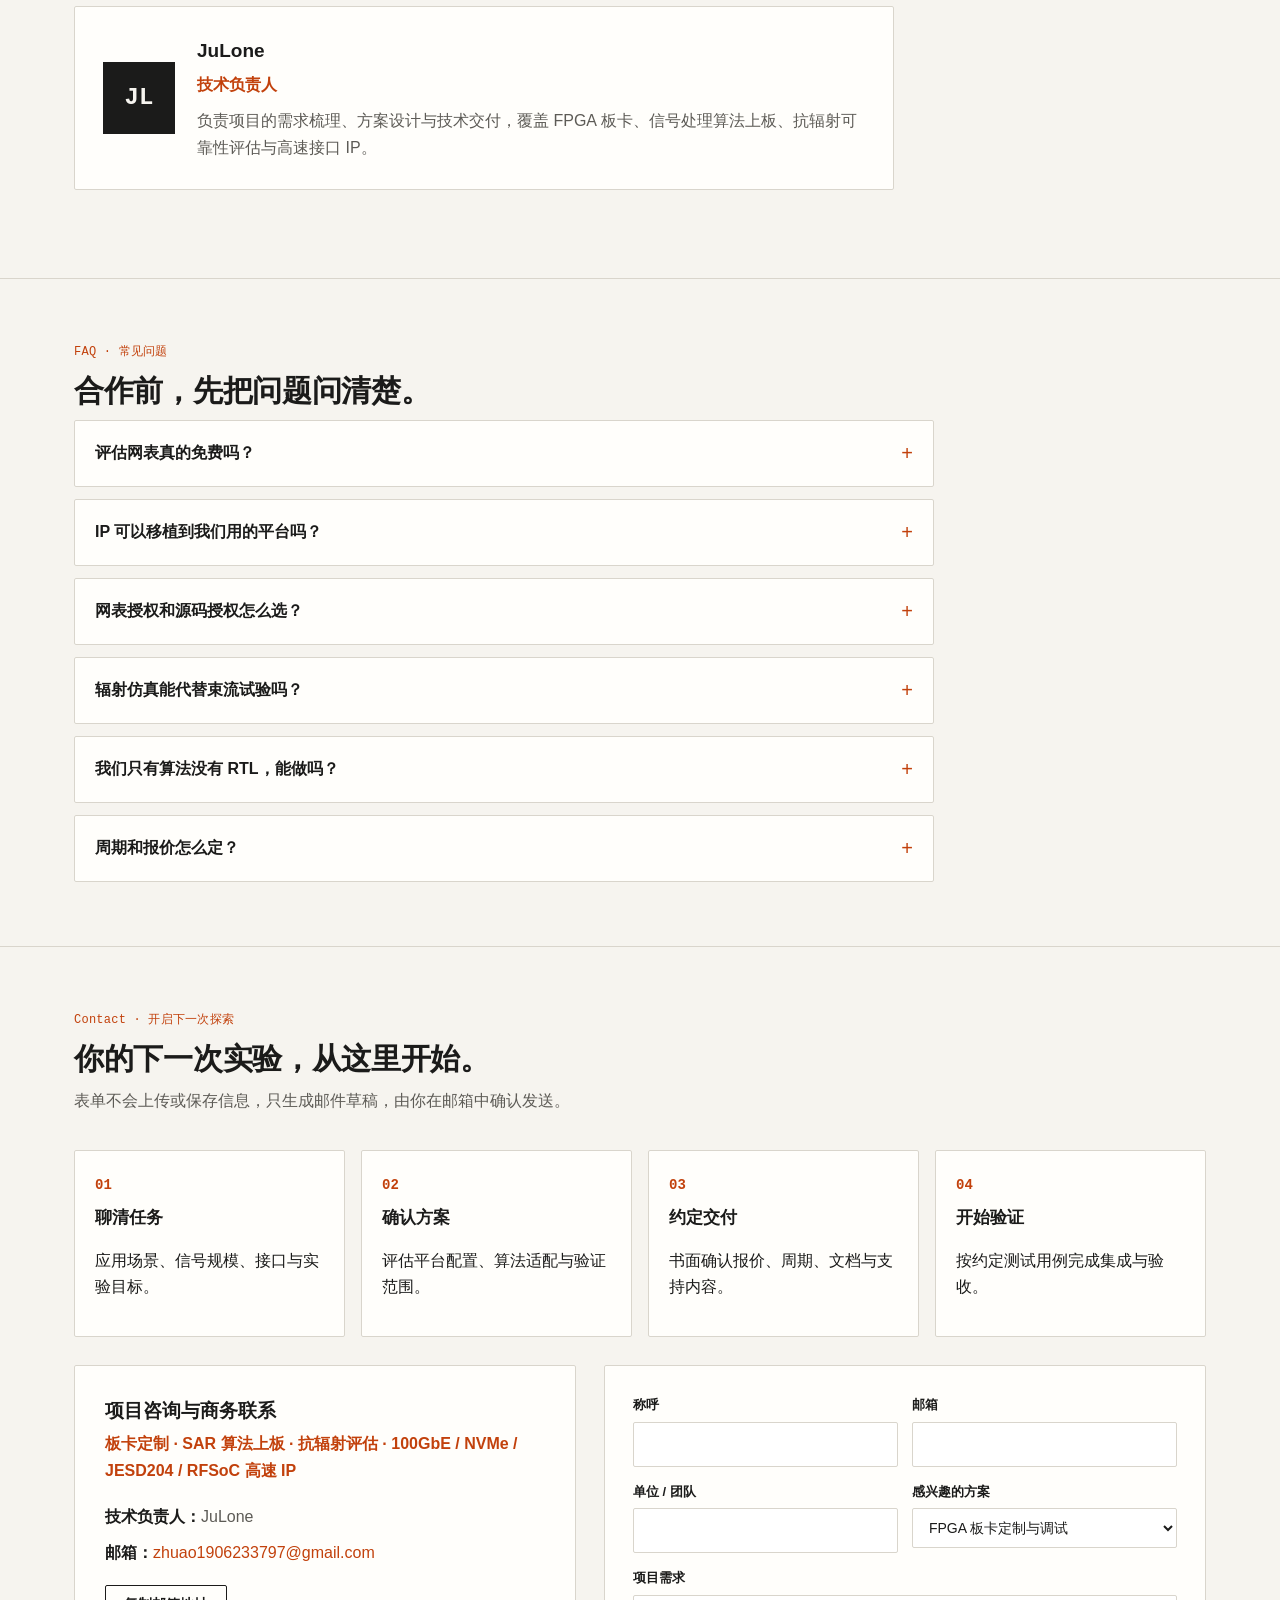
==== commit 2b00ba19: "Fix mangled h3 headings in 100GbE and NVMe cards Co-Authored-By: Devin AI <158243242+devin-ai-integr" ====
--- a/index.html
+++ b/index.html
@@ -645,7 +645,7 @@
 
     <article class="card">
       <figure class="bimg"><img src="assets/boards/100gbe-render.webp" alt="验证平台示意渲染" loading="lazy"><figcaption>示意渲染 · 非实物</figcaption></figure>
-      <h3>0GbE TCP/UDP 全硬件协议栈 IP</h3>
+      <h3>100GbE TCP/UDP 全硬件协议栈 IP</h3>
       <p class="tag">全 RTL 硬件线速处理，彻底卸载 CPU 协议栈负荷，赋能超低时延网络互联</p>
       <div class="value"><b>应用价值：</b>专为 AI 智算中心分布式互联、量化高频低时延交易及大规模数据中心流量线速捕获设计。零 CPU 开销，纳秒级微架构转发。</div>
       <ul class="feat">
@@ -670,7 +670,7 @@
 
     <article class="card" id="nvme">
       <figure class="bimg"><img src="assets/boards/nvme-render.webp" alt="验证平台示意渲染" loading="lazy"><figcaption>示意渲染 · 非实物</figcaption></figure>
-      <h3><h3>NVMe Host 高性能控制器 IP</h3>
+      <h3>NVMe Host 高性能控制器 IP</h3>
       <p class="tag">自研原生 FPGA NVMe 主机控制器，突破雷达高速记录与大模型数据读取瓶颈</p>
       <div class="value"><b>应用价值：</b>专为宽带雷达无损数据记录、工业高速视觉采集及 NVMe-oF 存储加速节点设计，无需工控机介入即可直驱高速 NVMe SSD 阵列。</div>
       <ul class="feat">
